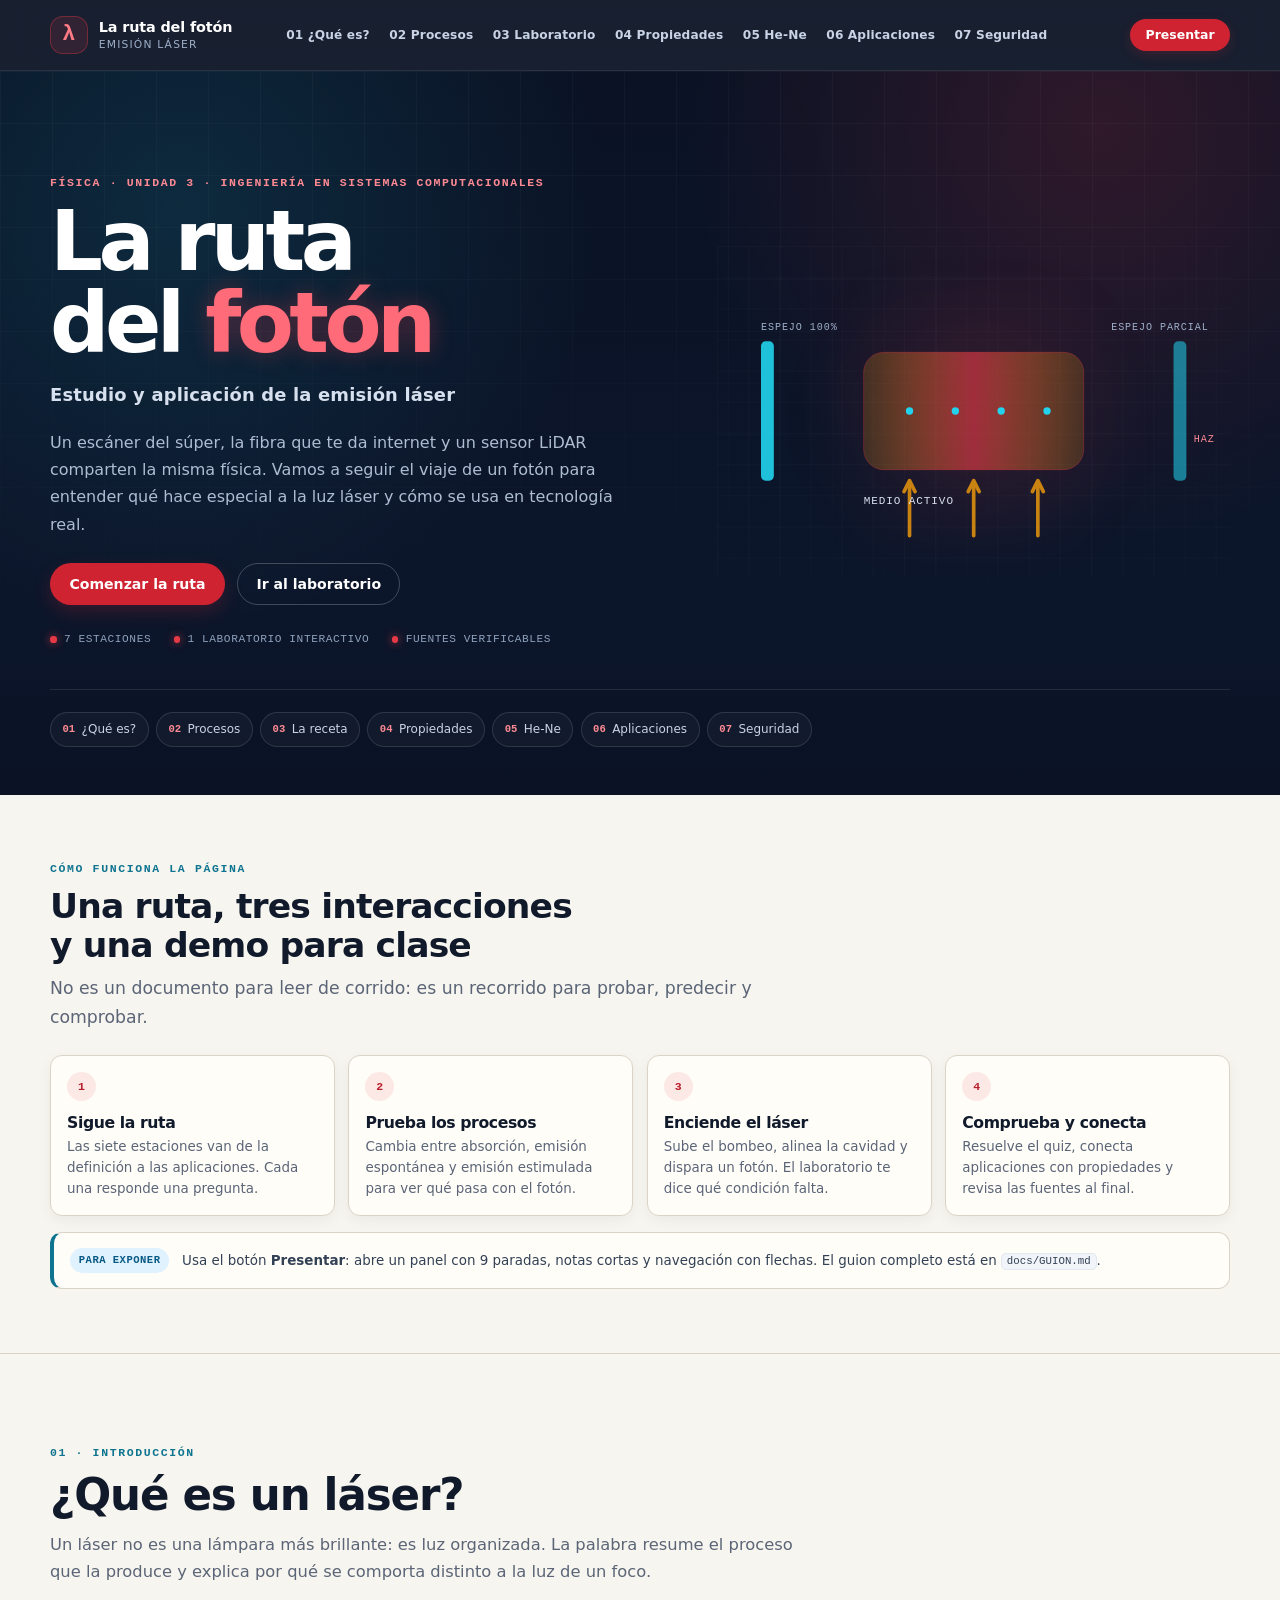
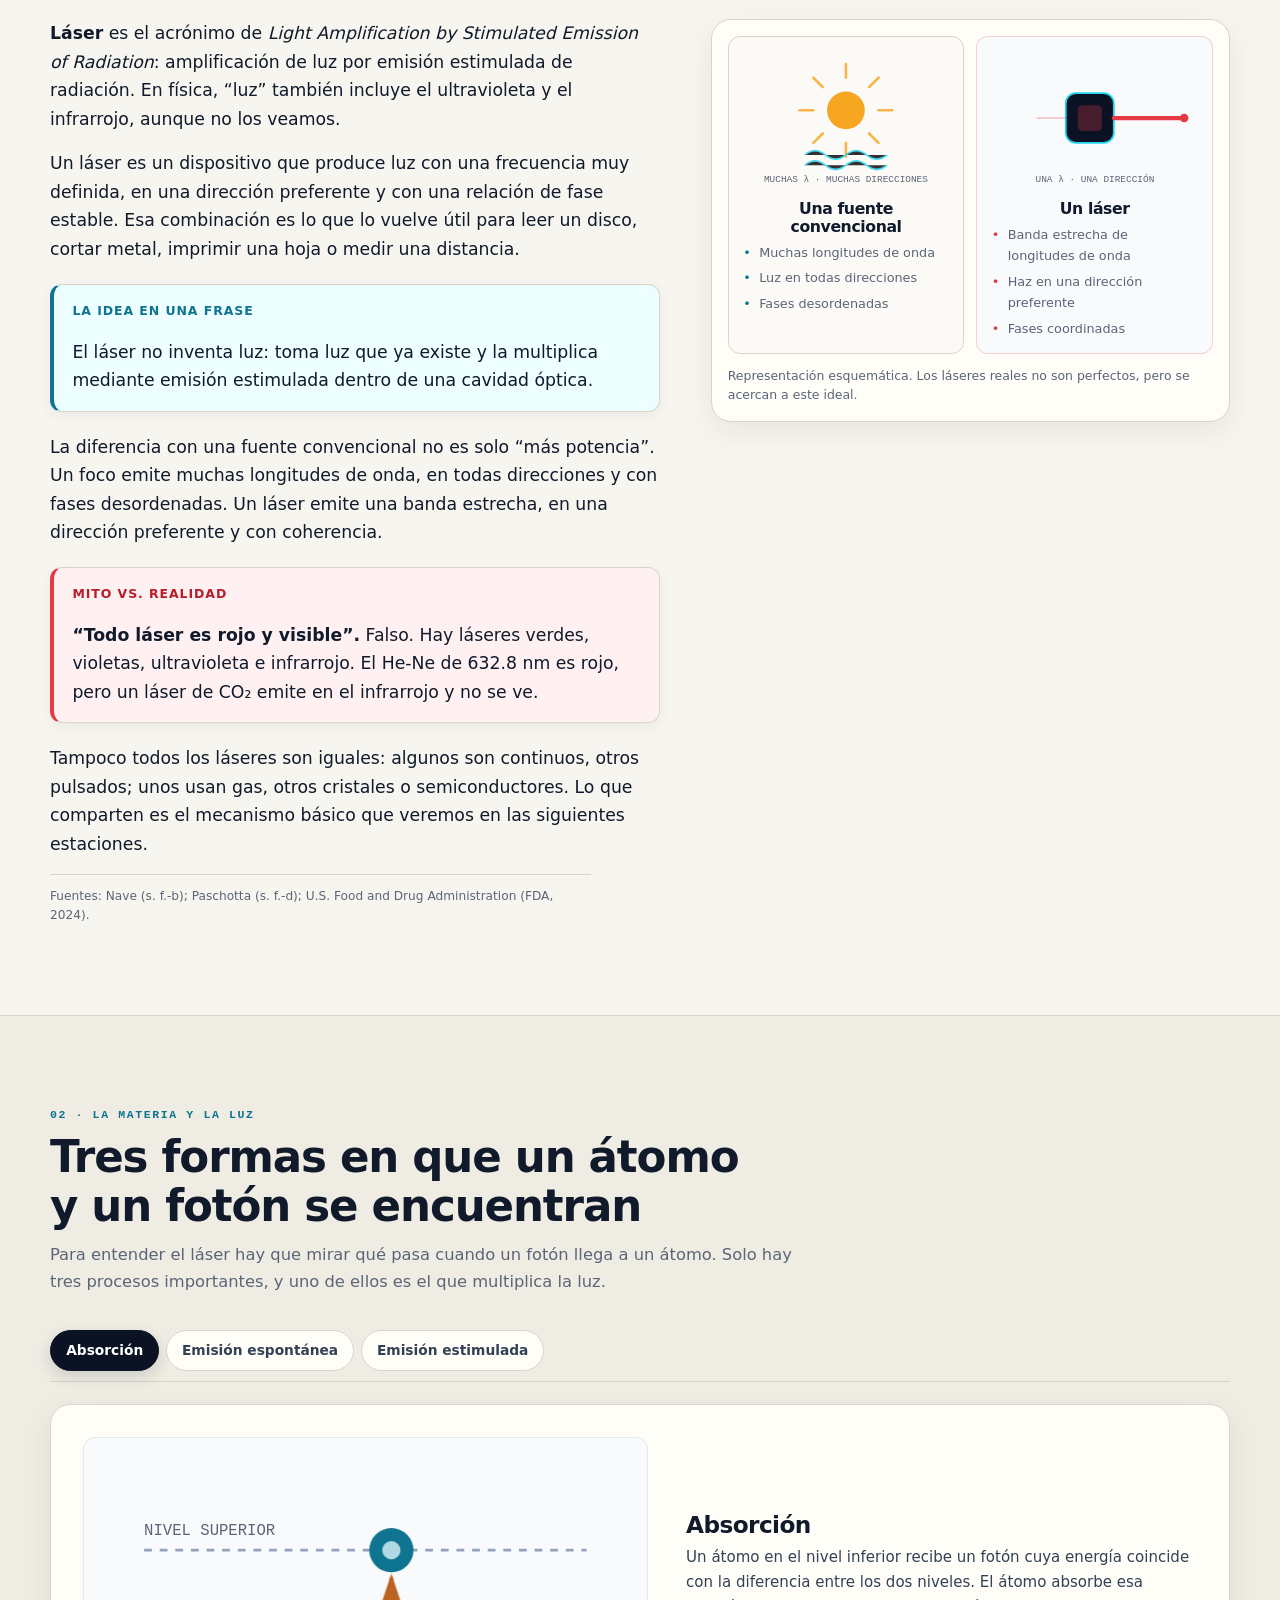
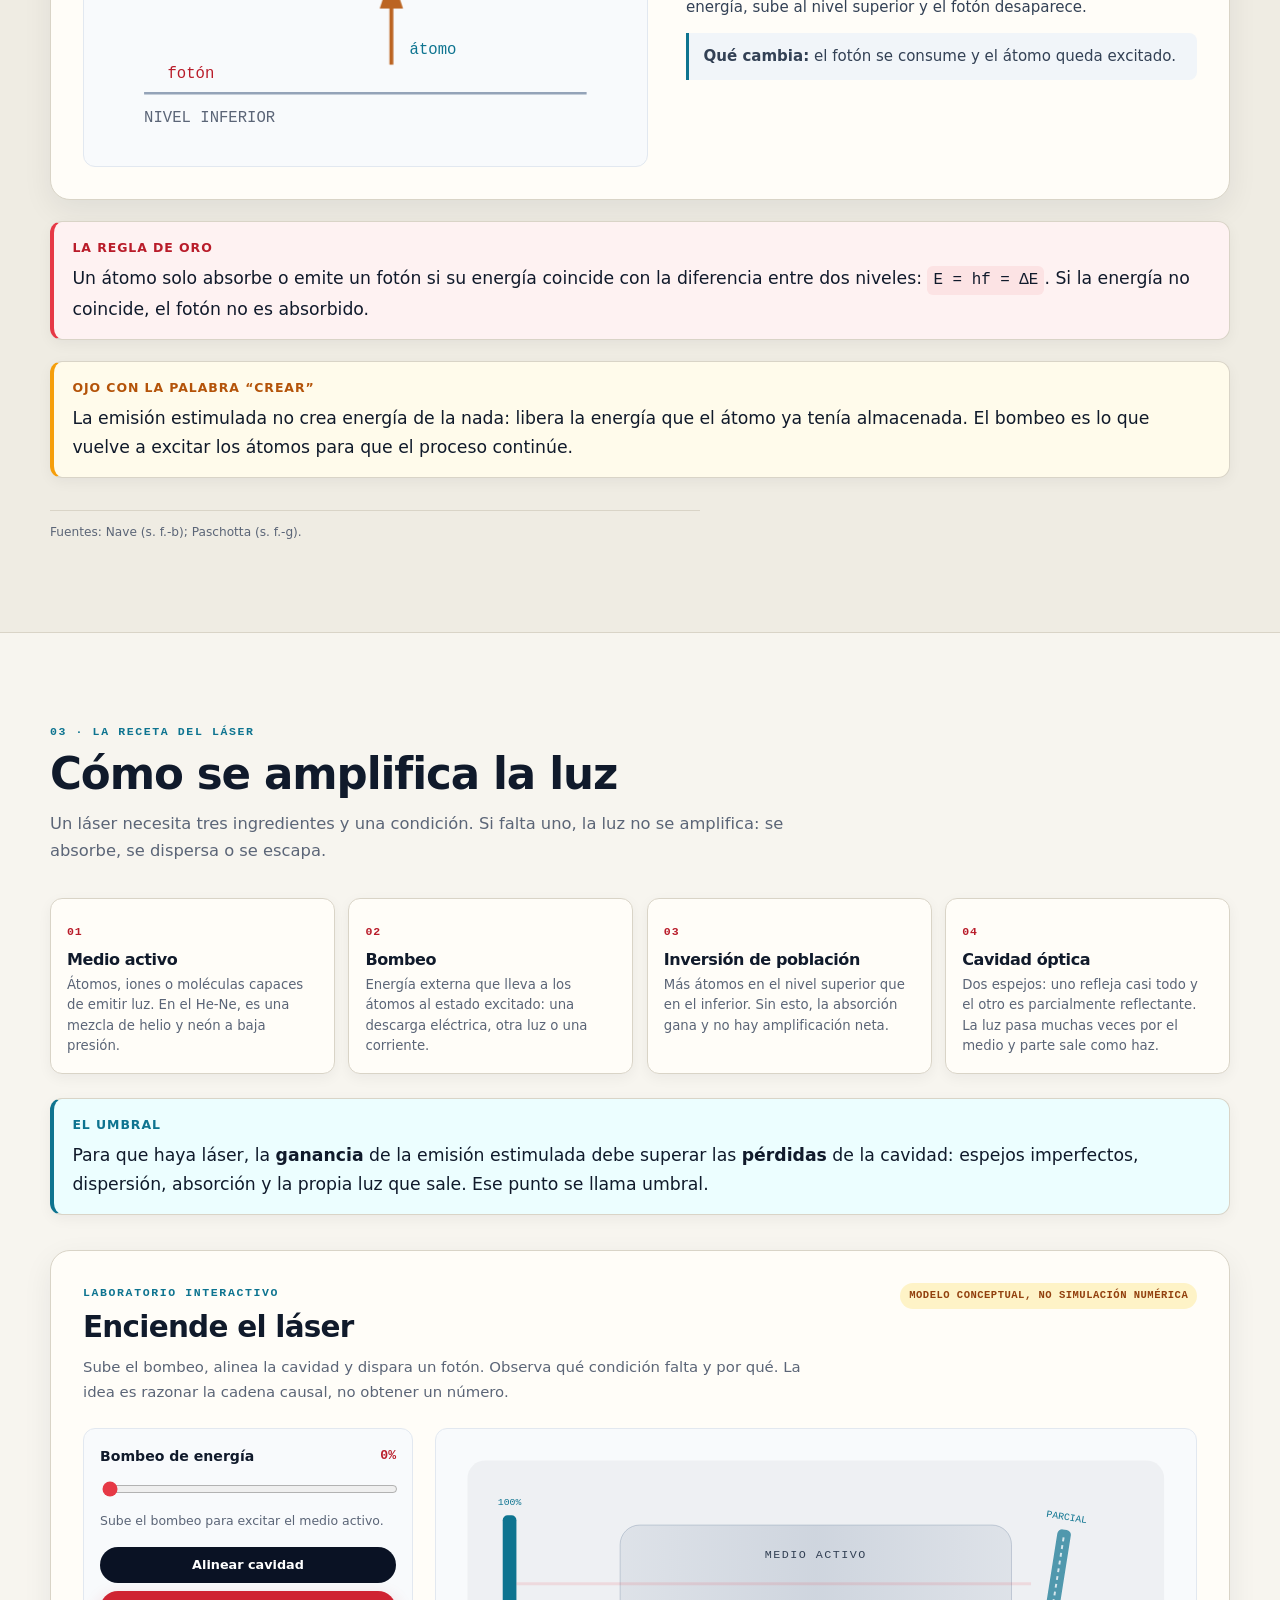
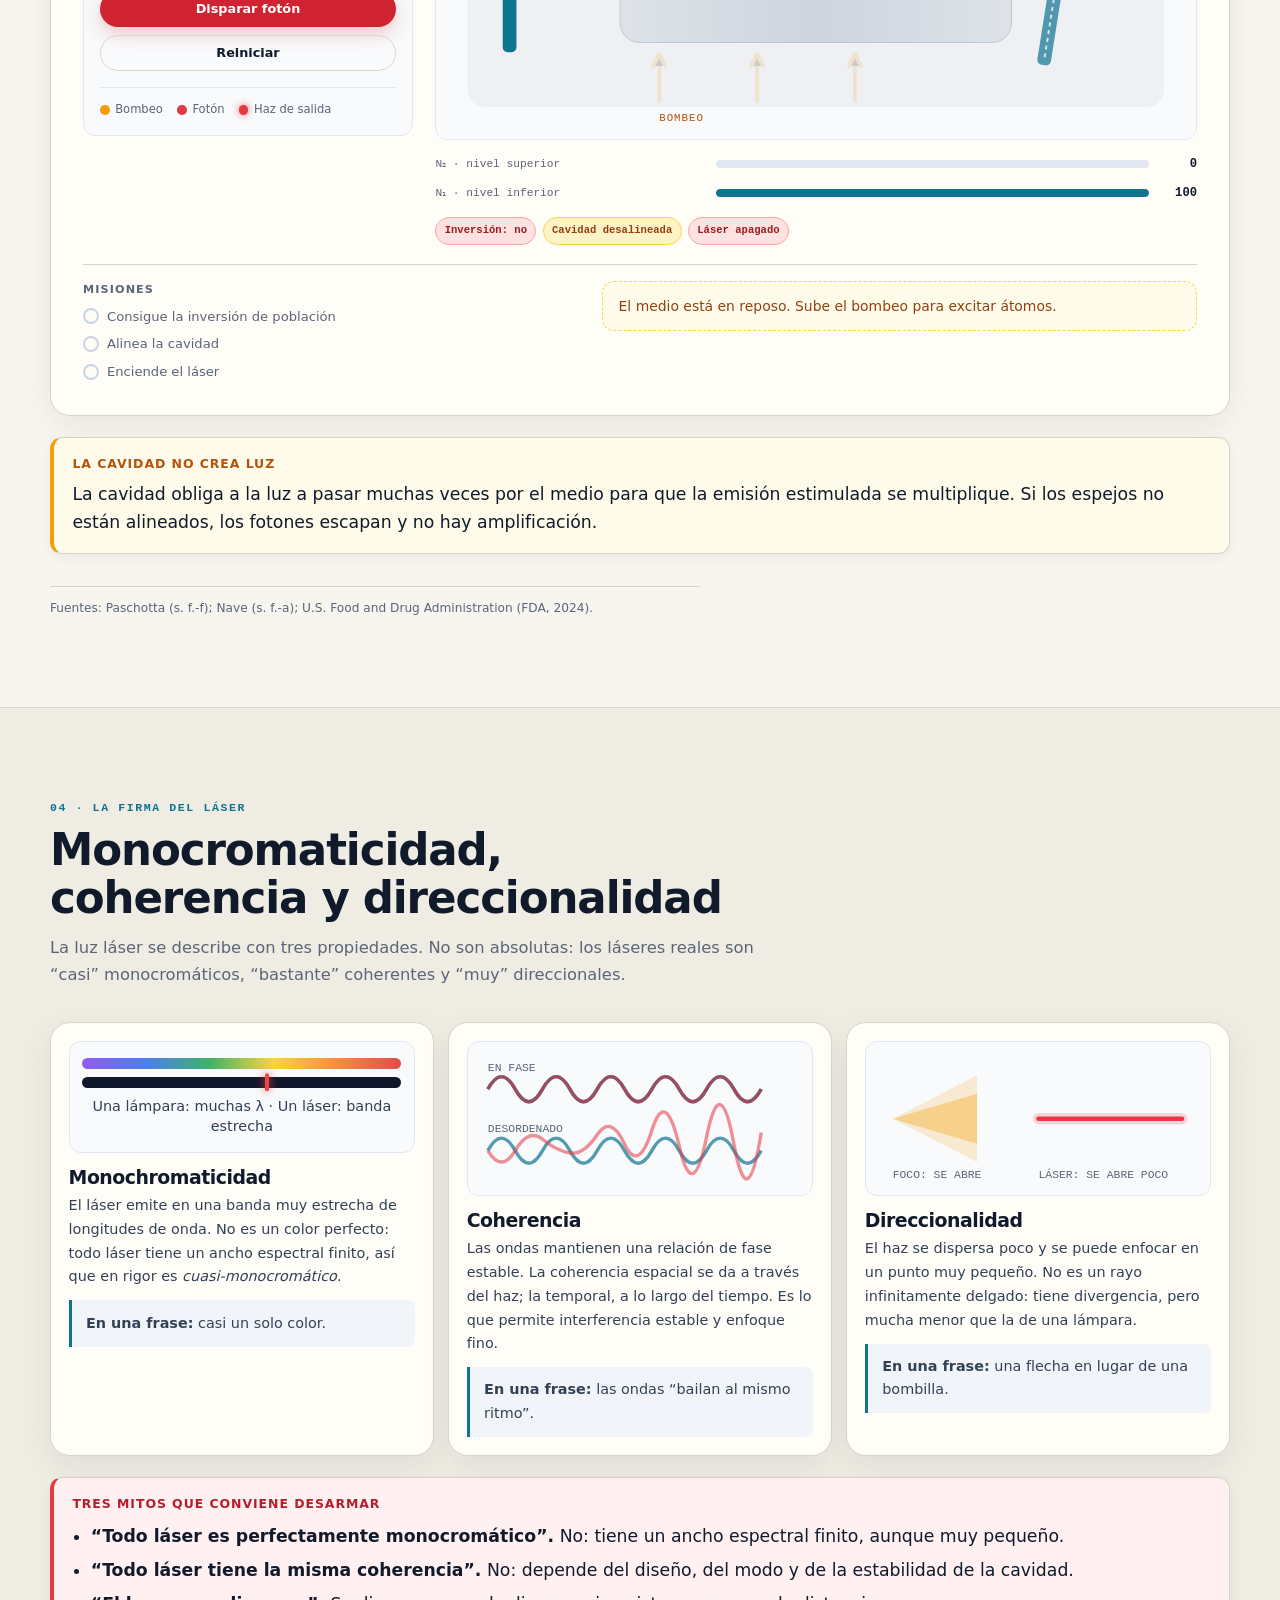
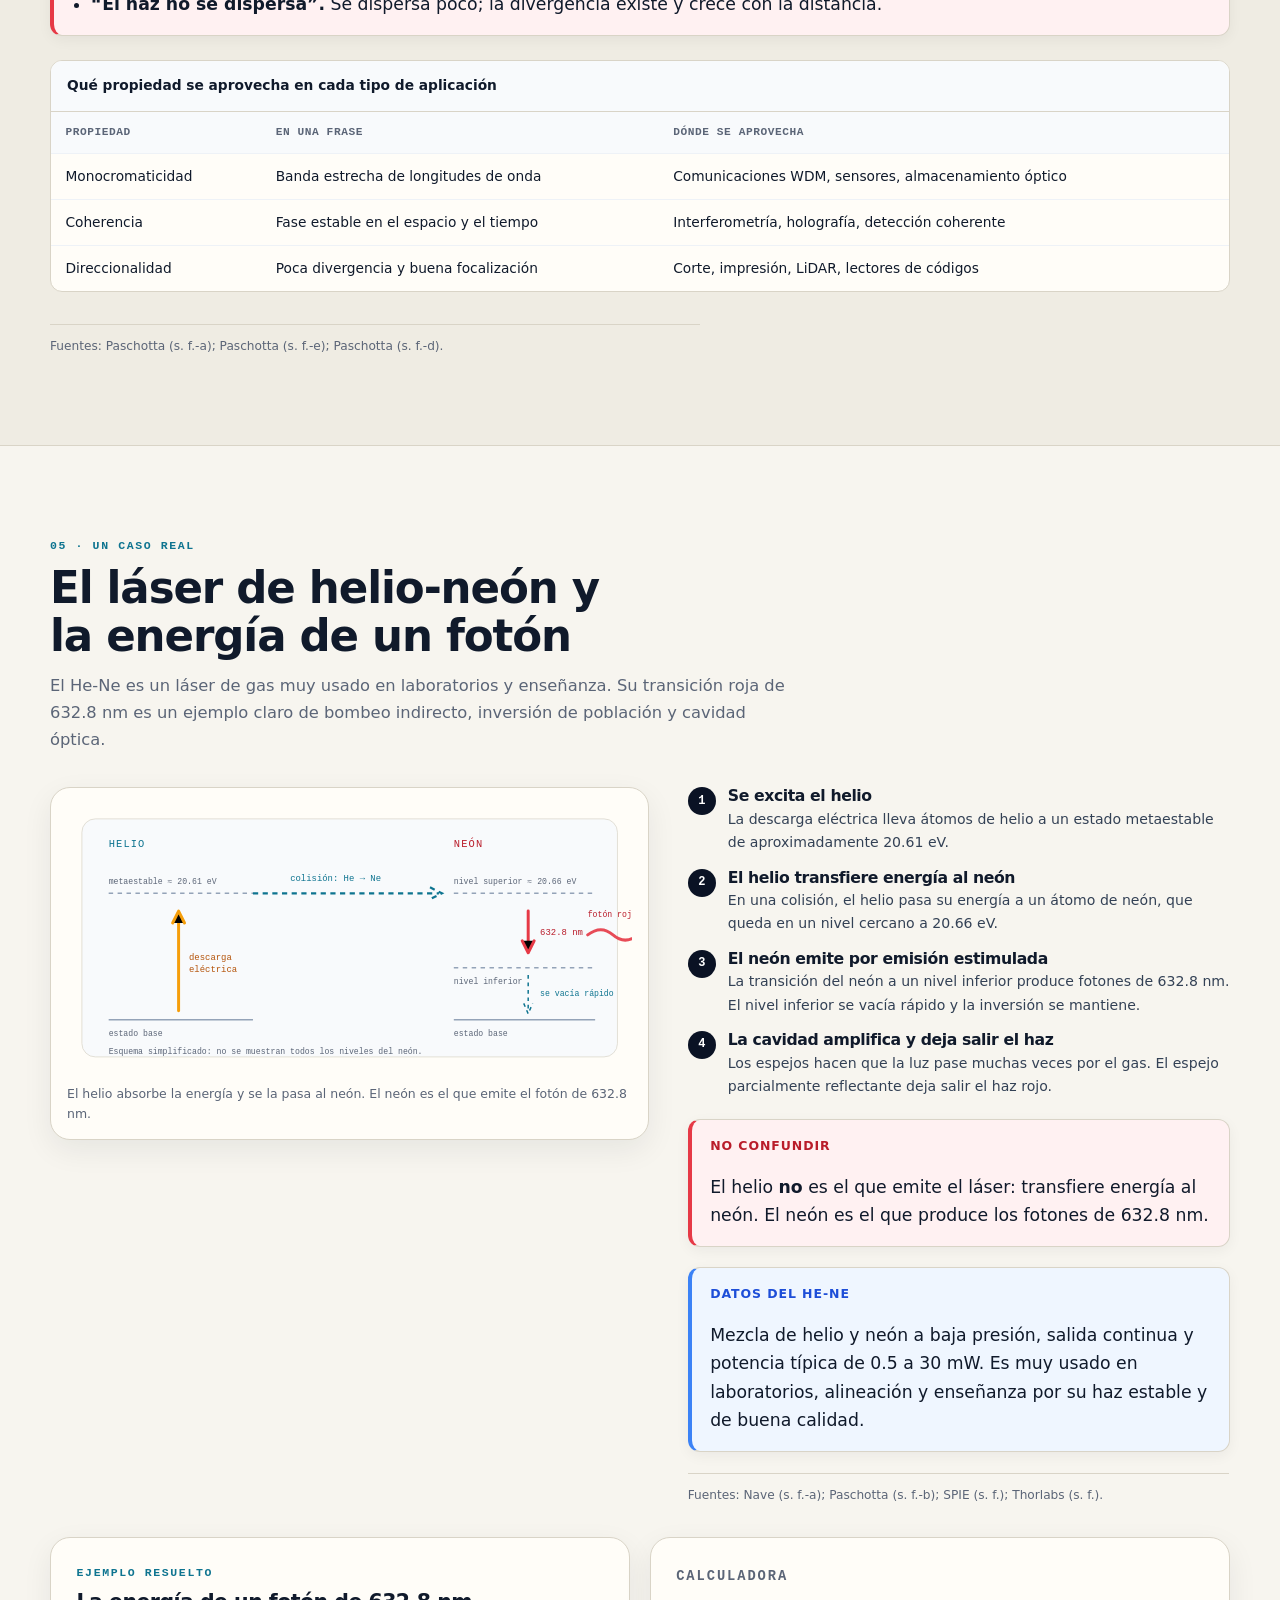
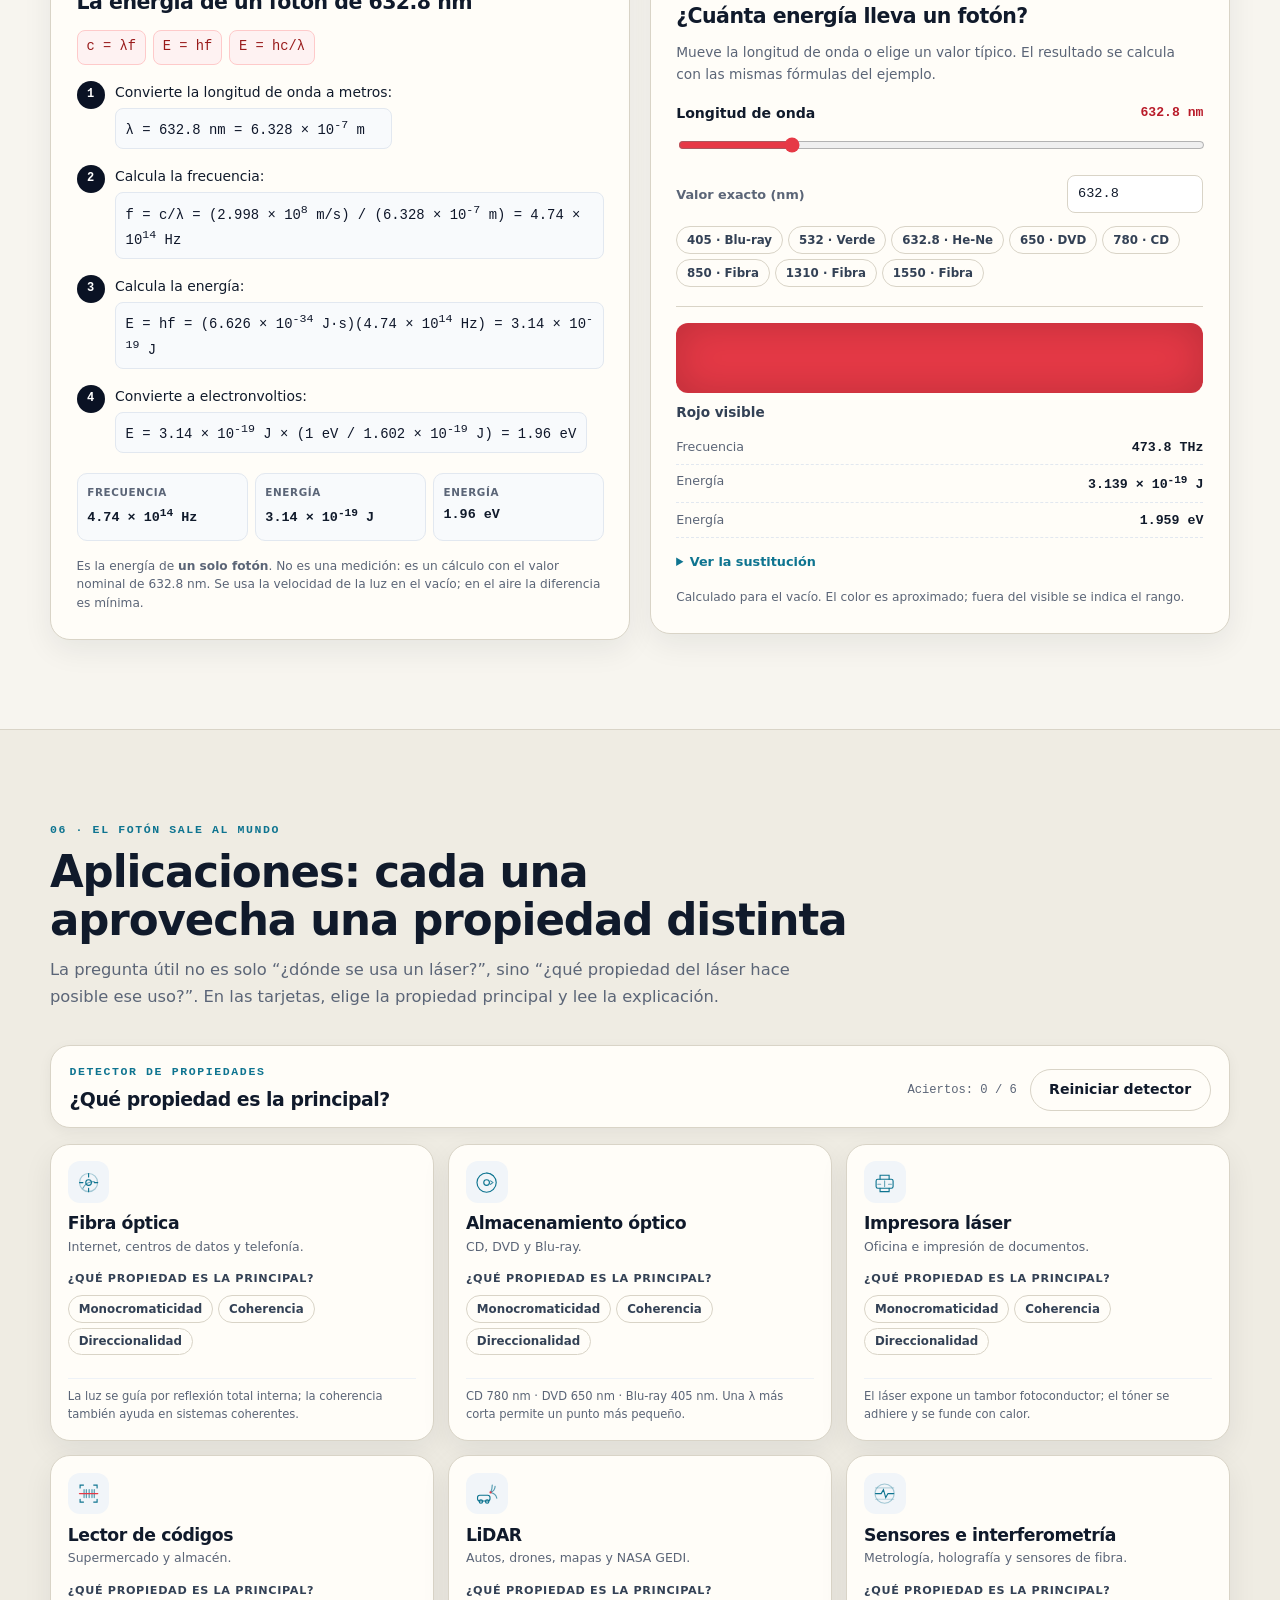
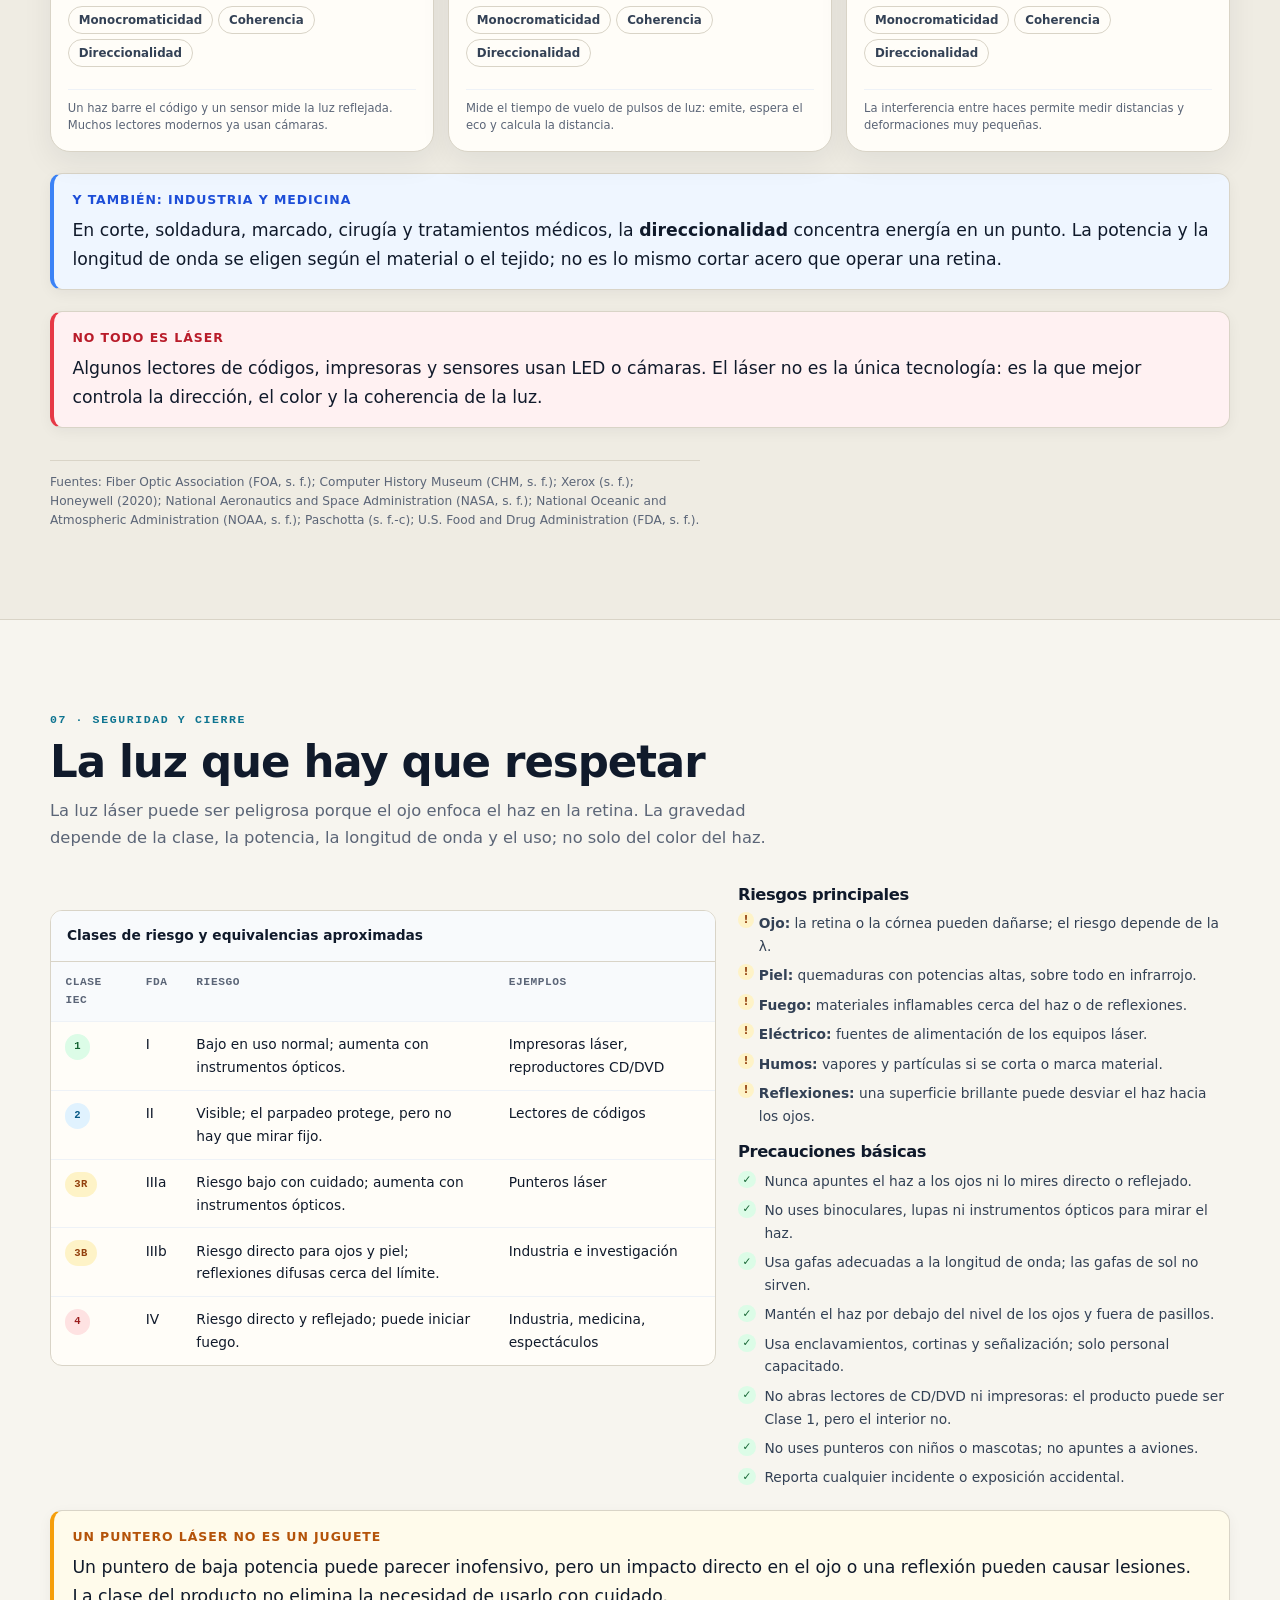
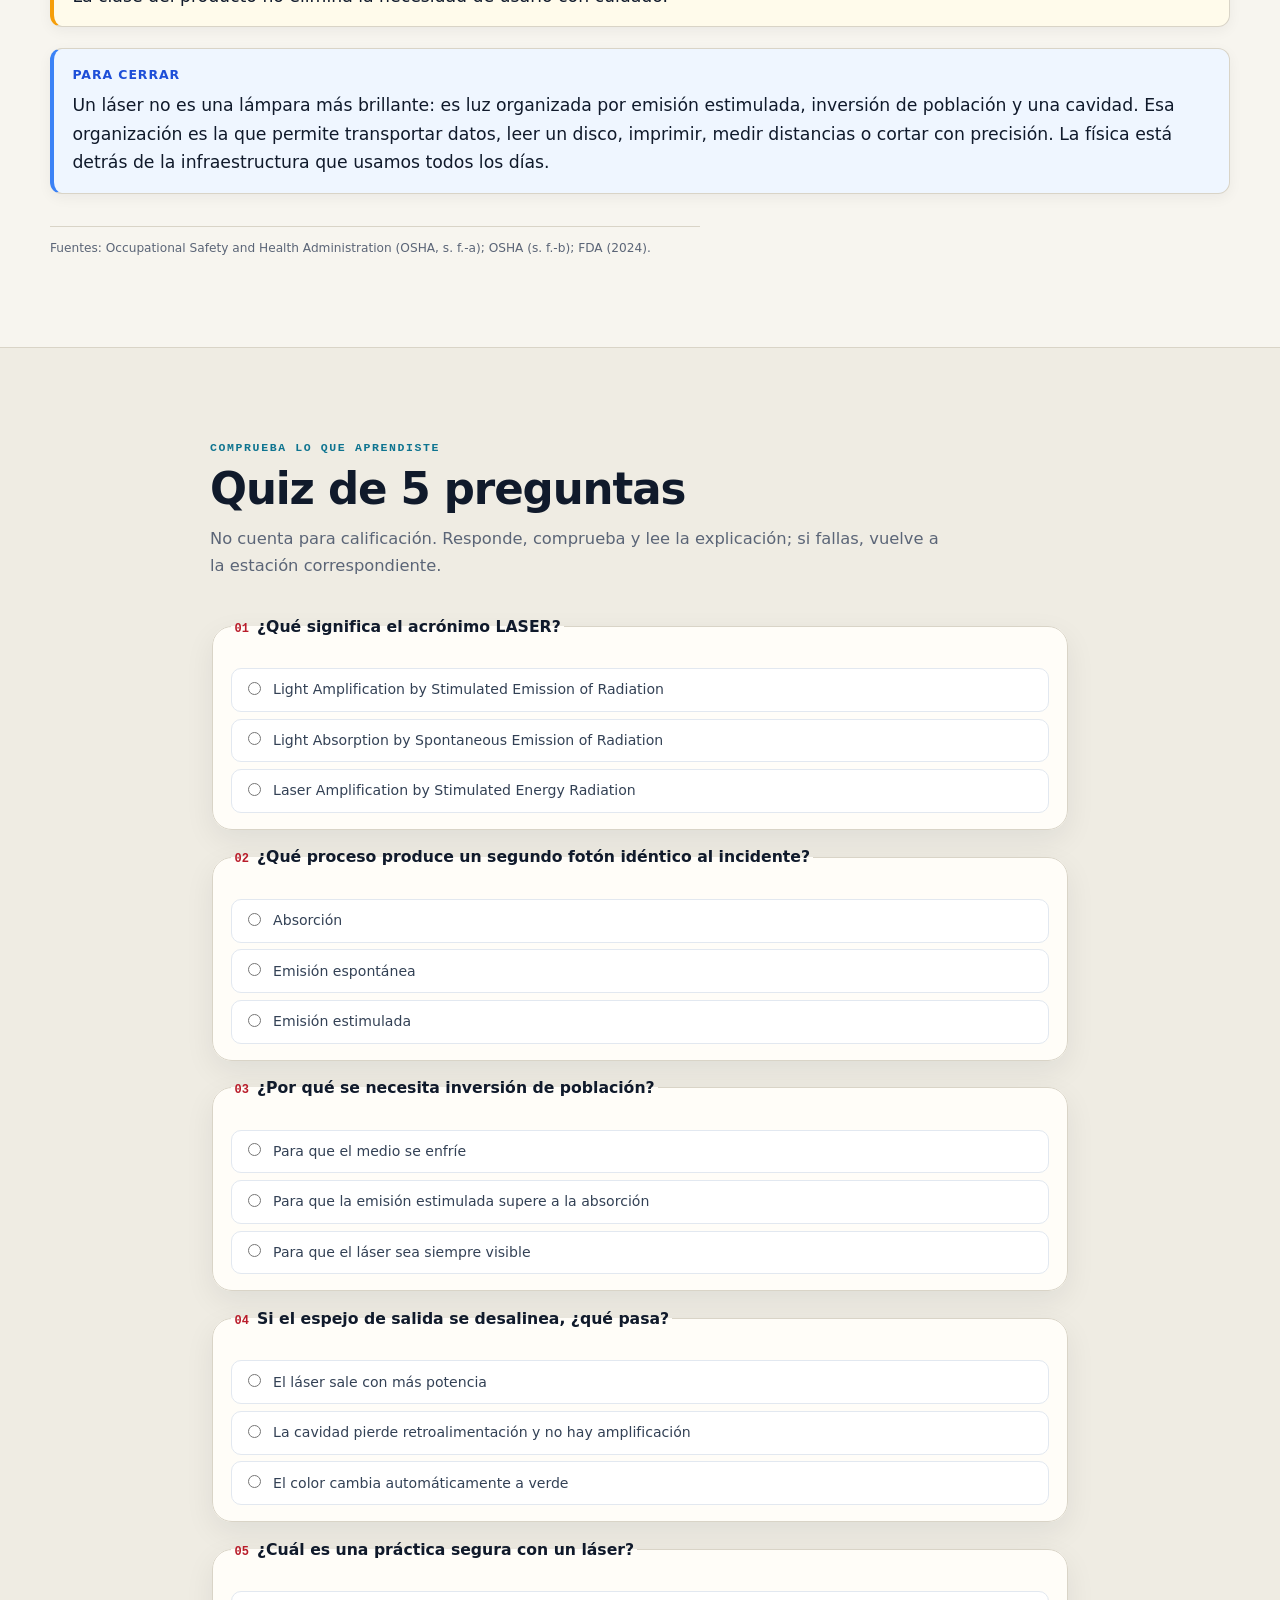
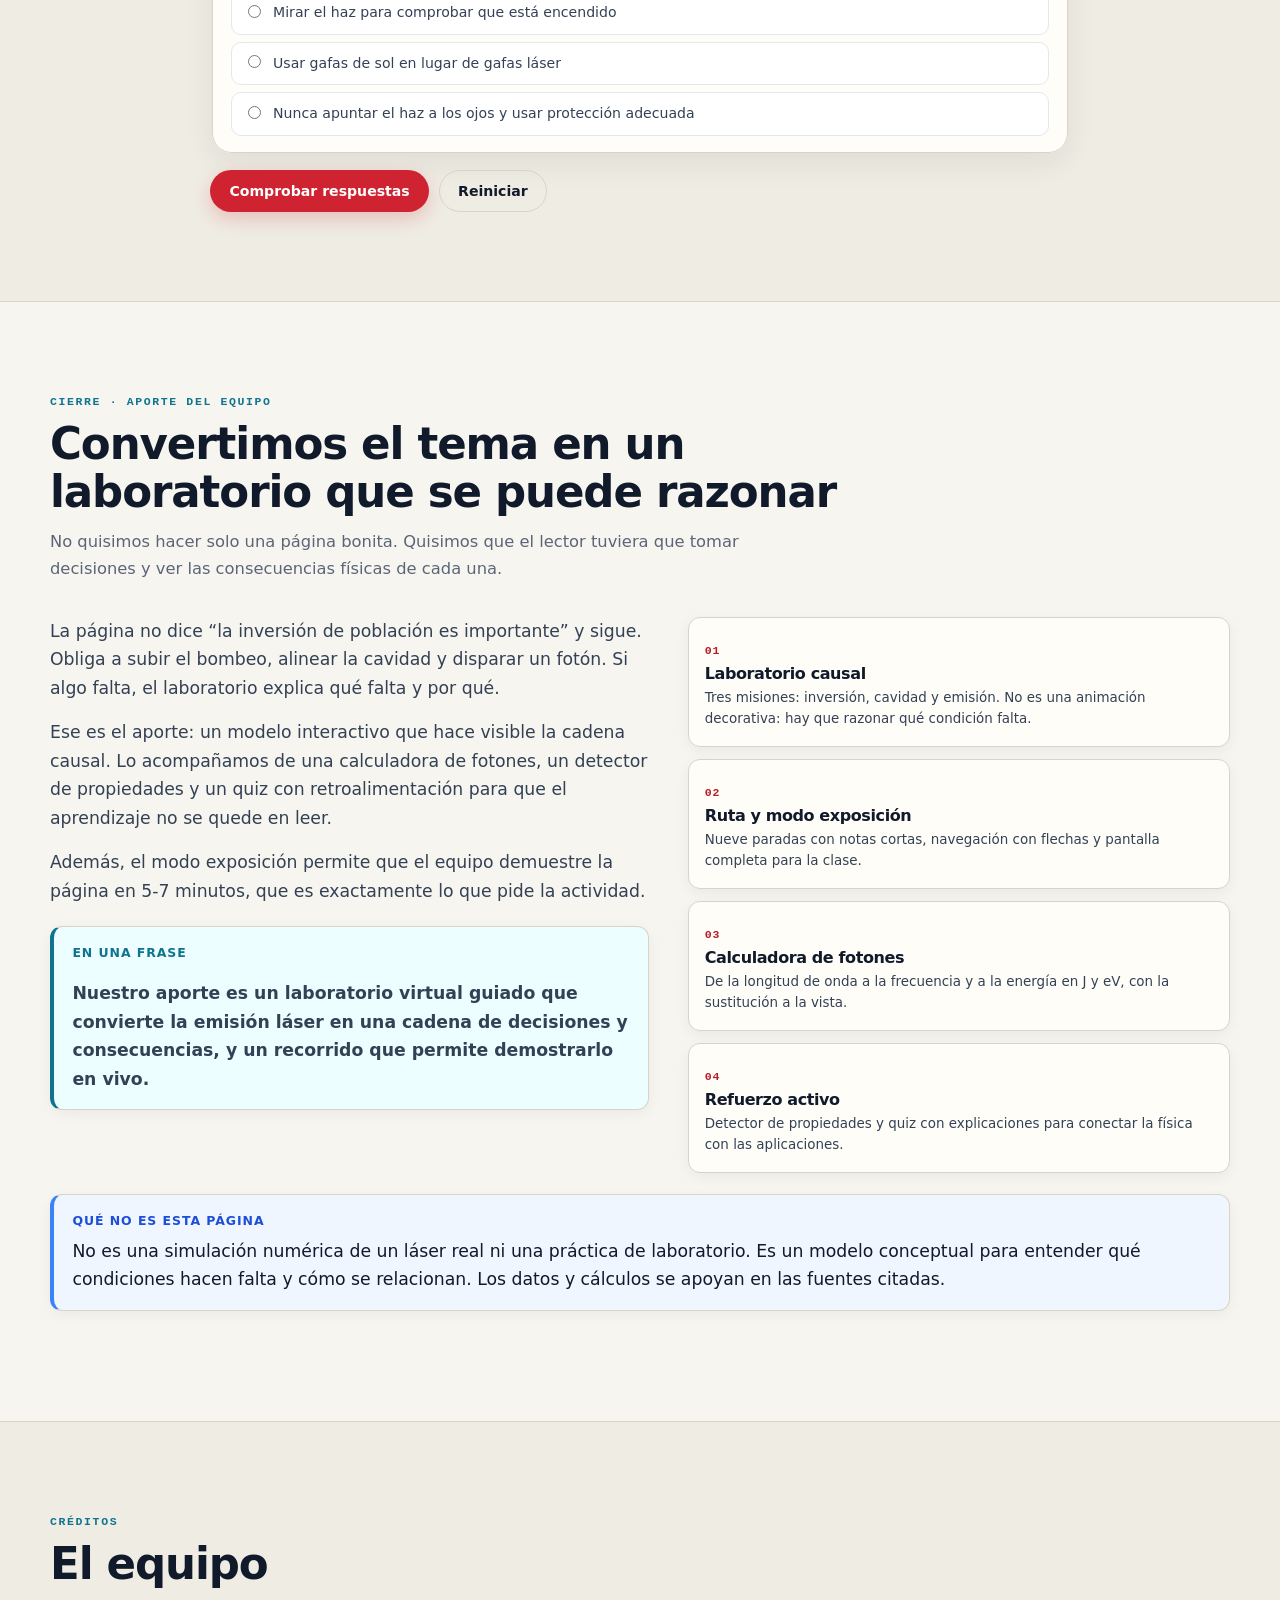
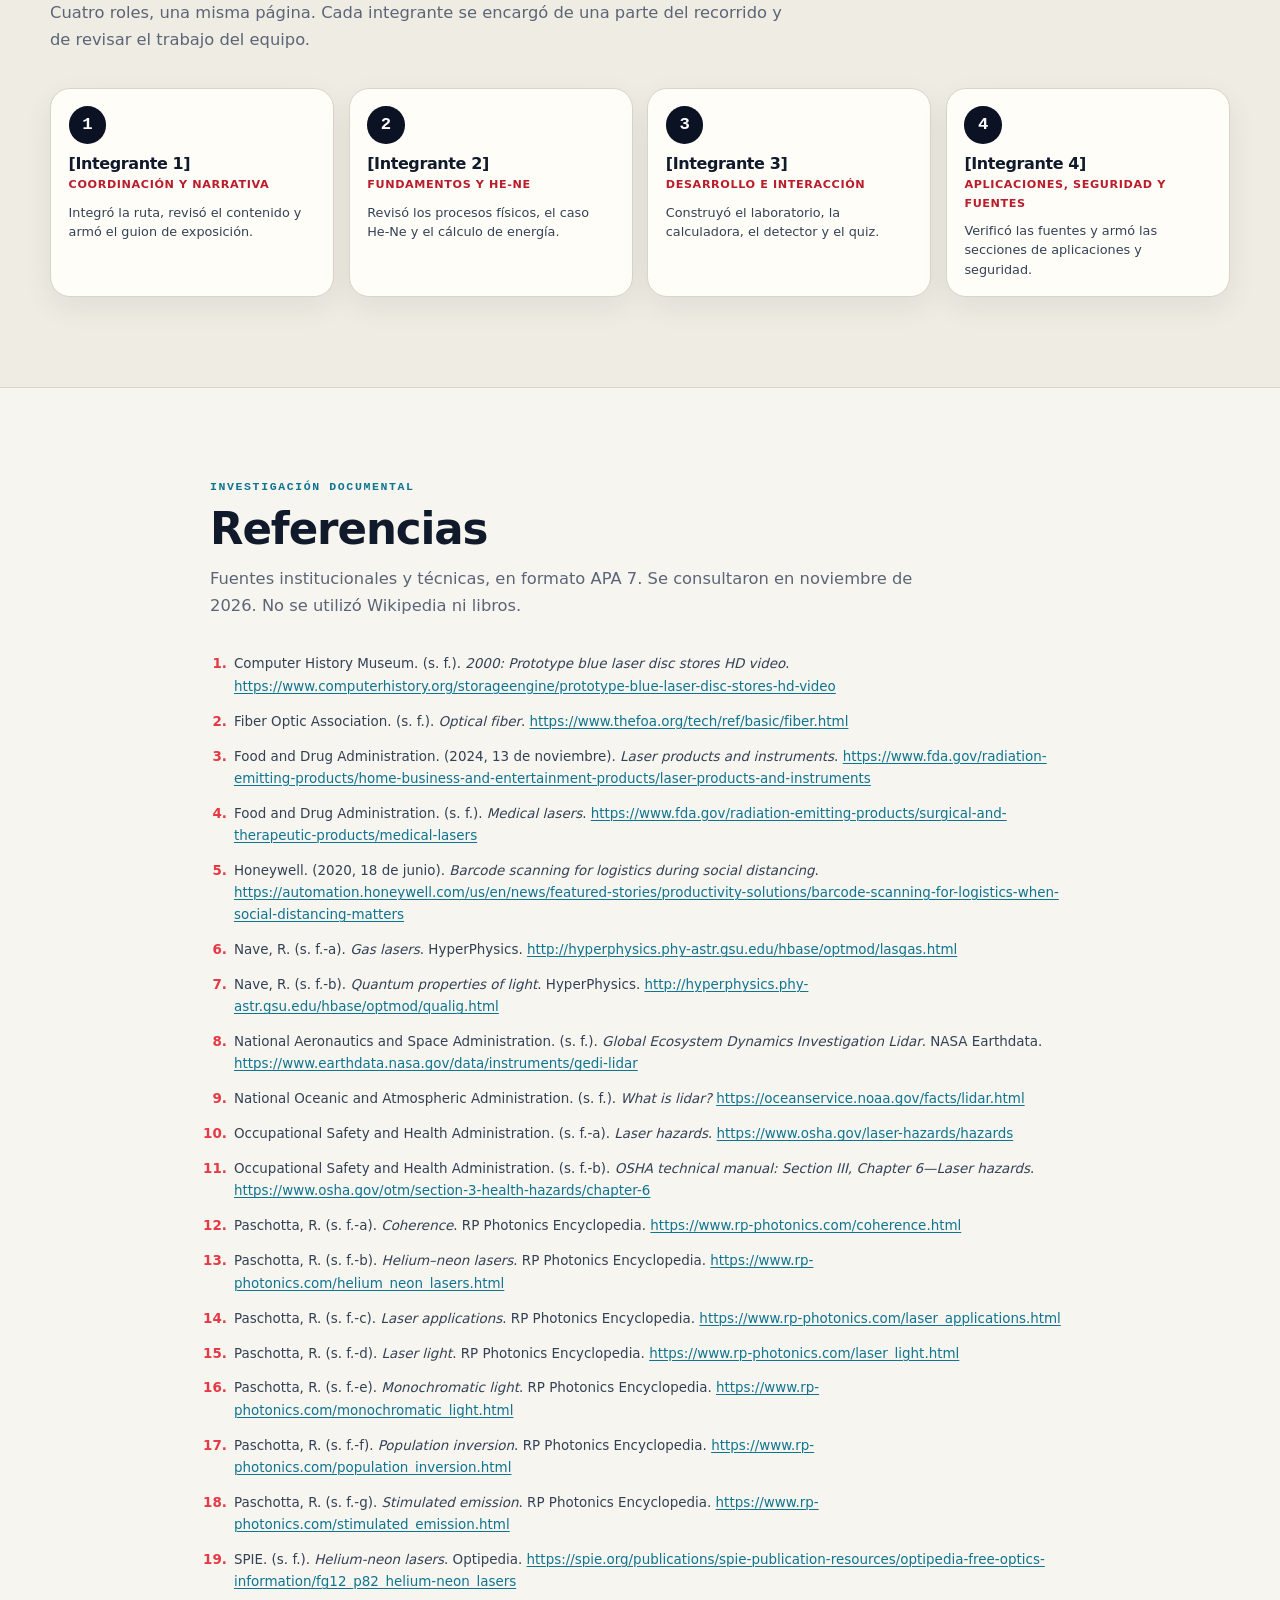
==== index.html @ 29b92d7b "Página educativa: La ruta del fotón" ====
<!doctype html>
<html lang="es-MX">
<head>
  <meta charset="utf-8">
  <meta name="viewport" content="width=device-width, initial-scale=1">
  <meta name="color-scheme" content="light">
  <meta name="theme-color" content="#0a1224">
  <meta name="description" content="Página educativa interactiva sobre la emisión láser: fundamentos, laboratorio virtual, láser de helio-neón, aplicaciones y seguridad.">
  <meta name="author" content="Equipo de Física — Ingeniería en Sistemas Computacionales">
  <meta property="og:title" content="La ruta del fotón | Estudio y aplicación de la emisión láser">
  <meta property="og:description" content="Una ruta interactiva para entender qué es un láser, cómo se amplifica la luz y dónde se usa.">
  <meta property="og:type" content="website">
  <title>La ruta del fotón | Estudio y aplicación de la emisión láser</title>
  <link rel="icon" href="./assets/favicon.svg" type="image/svg+xml">
  <link rel="stylesheet" href="./css/styles.css">
</head>
<body>
  <div class="progress" aria-hidden="true"><span id="progress-bar"></span></div>
  <a class="skip-link" href="#contenido">Saltar al contenido principal</a>

  <header class="site-header" id="site-header">
    <div class="header-inner container">
      <a class="brand" href="#inicio" aria-label="La ruta del fotón, ir al inicio">
        <span class="brand-mark" aria-hidden="true">λ</span>
        <span class="brand-text">
          <strong>La ruta del fotón</strong>
          <small>Emisión láser</small>
        </span>
      </a>

      <nav class="site-nav" aria-label="Secciones principales">
        <a href="#que-es">01 ¿Qué es?</a>
        <a href="#procesos">02 Procesos</a>
        <a href="#receta">03 Laboratorio</a>
        <a href="#propiedades">04 Propiedades</a>
        <a href="#hene">05 He-Ne</a>
        <a href="#aplicaciones">06 Aplicaciones</a>
        <a href="#seguridad">07 Seguridad</a>
      </nav>

      <div class="header-actions">
        <button type="button" class="btn btn--presenter" id="presenter-toggle" aria-expanded="false" aria-controls="presenter">
          Presentar
        </button>
      </div>
    </div>
  </header>

  <main id="contenido">
    <section class="hero" id="inicio" aria-labelledby="hero-title">
      <div class="hero-grid container">
        <div class="hero-copy">
          <p class="eyebrow">Física · Unidad 3 · Ingeniería en Sistemas Computacionales</p>
          <h1 id="hero-title">La ruta del <span class="text-laser">fotón</span></h1>
          <p class="hero-subtitle">Estudio y aplicación de la emisión láser</p>
          <p class="hero-lead">
            Un escáner del súper, la fibra que te da internet y un sensor LiDAR comparten la misma física.
            Vamos a seguir el viaje de un fotón para entender qué hace especial a la luz láser y cómo se usa
            en tecnología real.
          </p>
          <div class="hero-actions">
            <a class="btn btn--primary" href="#que-es">Comenzar la ruta</a>
            <a class="btn btn--ghost" href="#receta">Ir al laboratorio</a>
          </div>
          <ul class="hero-meta" aria-label="Contenido de la página">
            <li>7 estaciones</li>
            <li>1 laboratorio interactivo</li>
            <li>Fuentes verificables</li>
          </ul>
        </div>

        <div class="hero-visual" aria-hidden="true">
          <svg class="hero-svg" viewBox="0 0 560 360" fill="none">
            <defs>
              <linearGradient id="hero-medium" x1="0" y1="0" x2="1" y2="0">
                <stop offset="0" stop-color="#f59e0b" stop-opacity=".18"/>
                <stop offset=".5" stop-color="#e63946" stop-opacity=".62"/>
                <stop offset="1" stop-color="#f59e0b" stop-opacity=".18"/>
              </linearGradient>
              <filter id="hero-glow" x="-50%" y="-50%" width="200%" height="200%">
                <feGaussianBlur stdDeviation="4" result="b"/>
                <feMerge><feMergeNode in="b"/><feMergeNode in="SourceGraphic"/></feMerge>
              </filter>
              <pattern id="hero-grid" width="34" height="34" patternUnits="userSpaceOnUse">
                <path d="M34 0H0V34" stroke="#fff" stroke-opacity=".045"/>
              </pattern>
            </defs>
            <rect width="560" height="360" fill="url(#hero-grid)"/>
            <rect x="48" y="104" width="14" height="152" rx="5" fill="#22d3ee" opacity=".9"/>
            <rect x="498" y="104" width="14" height="152" rx="5" fill="#22d3ee" opacity=".55"/>
            <rect x="160" y="116" width="240" height="128" rx="22" fill="url(#hero-medium)" stroke="#e63946" stroke-opacity=".35"/>
            <line class="hero-beam-line" x1="62" y1="180" x2="520" y2="180" stroke="#e63946" stroke-width="3" filter="url(#hero-glow)" opacity=".92"/>
            <line class="hero-output-line" x1="512" y1="180" x2="548" y2="180" stroke="#e63946" stroke-width="7" stroke-linecap="round" filter="url(#hero-glow)"/>
            <g fill="#22d3ee">
              <circle cx="210" cy="180" r="4"/>
              <circle cx="260" cy="180" r="4"/>
              <circle cx="310" cy="180" r="4"/>
              <circle cx="360" cy="180" r="4"/>
            </g>
            <g stroke="#f59e0b" stroke-width="4" stroke-linecap="round" stroke-linejoin="round" opacity=".8">
              <path d="M210 316V258"/><path d="M204 268L210 256L216 268"/>
              <path d="M280 316V258"/><path d="M274 268L280 256L286 268"/>
              <path d="M350 316V258"/><path d="M344 268L350 256L356 268"/>
            </g>
            <text x="160" y="282" fill="#d8e0ee" font-size="12" font-family="ui-monospace, monospace" letter-spacing="1">MEDIO ACTIVO</text>
            <text x="48" y="92" fill="#9fb0c9" font-size="11" font-family="ui-monospace, monospace" letter-spacing="1">ESPEJO 100%</text>
            <text x="430" y="92" fill="#9fb0c9" font-size="11" font-family="ui-monospace, monospace" letter-spacing="1">ESPEJO PARCIAL</text>
            <text x="520" y="214" fill="#ff8a94" font-size="11" font-family="ui-monospace, monospace" letter-spacing="1">HAZ</text>
          </svg>
        </div>
      </div>

      <nav class="route-map container" aria-label="Mapa de la ruta">
        <a href="#que-es"><span>01</span> ¿Qué es?</a>
        <a href="#procesos"><span>02</span> Procesos</a>
        <a href="#receta"><span>03</span> La receta</a>
        <a href="#propiedades"><span>04</span> Propiedades</a>
        <a href="#hene"><span>05</span> He-Ne</a>
        <a href="#aplicaciones"><span>06</span> Aplicaciones</a>
        <a href="#seguridad"><span>07</span> Seguridad</a>
      </nav>
    </section>

    <section class="quick-guide container" id="como-funciona" aria-labelledby="quick-title">
      <div class="quick-head">
        <p class="eyebrow">Cómo funciona la página</p>
        <h2 id="quick-title">Una ruta, tres interacciones y una demo para clase</h2>
        <p>No es un documento para leer de corrido: es un recorrido para probar, predecir y comprobar.</p>
      </div>
      <div class="quick-grid">
        <article class="quick-card">
          <span class="quick-num">1</span>
          <h3>Sigue la ruta</h3>
          <p>Las siete estaciones van de la definición a las aplicaciones. Cada una responde una pregunta.</p>
        </article>
        <article class="quick-card">
          <span class="quick-num">2</span>
          <h3>Prueba los procesos</h3>
          <p>Cambia entre absorción, emisión espontánea y emisión estimulada para ver qué pasa con el fotón.</p>
        </article>
        <article class="quick-card">
          <span class="quick-num">3</span>
          <h3>Enciende el láser</h3>
          <p>Sube el bombeo, alinea la cavidad y dispara un fotón. El laboratorio te dice qué condición falta.</p>
        </article>
        <article class="quick-card">
          <span class="quick-num">4</span>
          <h3>Comprueba y conecta</h3>
          <p>Resuelve el quiz, conecta aplicaciones con propiedades y revisa las fuentes al final.</p>
        </article>
      </div>
      <div class="quick-note">
        <span class="badge badge--info">Para exponer</span>
        <p>Usa el botón <strong>Presentar</strong>: abre un panel con 9 paradas, notas cortas y navegación con flechas. El guion completo está en <code>docs/GUION.md</code>.</p>
      </div>
    </section>

    <section class="section" id="que-es" aria-labelledby="que-es-title">
      <div class="container">
        <header class="section-head">
          <p class="section-kicker">01 · Introducción</p>
          <h2 id="que-es-title">¿Qué es un láser?</h2>
          <p class="section-lead">
            Un láser no es una lámpara más brillante: es luz organizada. La palabra resume el proceso
            que la produce y explica por qué se comporta distinto a la luz de un foco.
          </p>
        </header>

        <div class="split">
          <div class="prose">
            <p>
              <strong>Láser</strong> es el acrónimo de <em>Light Amplification by Stimulated Emission of Radiation</em>:
              amplificación de luz por emisión estimulada de radiación. En física, “luz” también incluye
              el ultravioleta y el infrarrojo, aunque no los veamos.
            </p>
            <p>
              Un láser es un dispositivo que produce luz con una frecuencia muy definida, en una dirección
              preferente y con una relación de fase estable. Esa combinación es lo que lo vuelve útil para
              leer un disco, cortar metal, imprimir una hoja o medir una distancia.
            </p>

            <div class="callout callout--key">
              <p class="callout-title">La idea en una frase</p>
              <p>
                El láser no inventa luz: toma luz que ya existe y la multiplica mediante emisión estimulada
                dentro de una cavidad óptica.
              </p>
            </div>

            <p>
              La diferencia con una fuente convencional no es solo “más potencia”. Un foco emite muchas
              longitudes de onda, en todas direcciones y con fases desordenadas. Un láser emite una banda
              estrecha, en una dirección preferente y con coherencia.
            </p>

            <div class="callout callout--myth">
              <p class="callout-title">Mito vs. realidad</p>
              <p>
                <strong>“Todo láser es rojo y visible”.</strong> Falso. Hay láseres verdes, violetas,
                ultravioleta e infrarrojo. El He-Ne de 632.8 nm es rojo, pero un láser de CO₂ emite en el
                infrarrojo y no se ve.
              </p>
            </div>

            <p>
              Tampoco todos los láseres son iguales: algunos son continuos, otros pulsados; unos usan gas,
              otros cristales o semiconductores. Lo que comparten es el mecanismo básico que veremos en las
              siguientes estaciones.
            </p>
            <p class="sources">
              Fuentes: Nave (s. f.-b); Paschotta (s. f.-d); U.S. Food and Drug Administration (FDA, 2024).
            </p>
          </div>

          <figure class="figure compare-figure">
            <div class="compare-grid">
              <div class="compare-card compare-card--bulb">
                <svg viewBox="0 0 240 160" aria-hidden="true">
                  <circle cx="120" cy="68" r="22" fill="#f59e0b" opacity=".9"/>
                  <g stroke="#f59e0b" stroke-width="3" stroke-linecap="round" opacity=".75">
                    <path d="M120 30V14"/><path d="M120 106v16"/>
                    <path d="M82 68H66"/><path d="M158 68h16"/>
                    <path d="M93 41L82 30"/><path d="M147 41l11-11"/>
                    <path d="M93 95l-11 11"/><path d="M147 95l11 11"/>
                  </g>
                  <g stroke="#22d3ee" stroke-width="2" opacity=".8">
                    <path d="M72 120q12-10 24 0t24 0t24 0t24 0"/>
                    <path d="M72 132q12-10 24 0t24 0t24 0t24 0"/>
                  </g>
                  <text x="120" y="152" text-anchor="middle" fill="#5b6577" font-size="11" font-family="ui-monospace, monospace">MUCHAS λ · MUCHAS DIRECCIONES</text>
                </svg>
                <h3>Una fuente convencional</h3>
                <ul>
                  <li>Muchas longitudes de onda</li>
                  <li>Luz en todas direcciones</li>
                  <li>Fases desordenadas</li>
                </ul>
              </div>

              <div class="compare-card compare-card--laser">
                <svg viewBox="0 0 240 160" aria-hidden="true">
                  <rect x="86" y="48" width="56" height="58" rx="12" fill="#0a1224" stroke="#22d3ee" stroke-width="2"/>
                  <rect x="100" y="62" width="28" height="30" rx="5" fill="#e63946" opacity=".28"/>
                  <line x1="142" y1="77" x2="224" y2="77" stroke="#e63946" stroke-width="5" stroke-linecap="round"/>
                  <line x1="86" y1="77" x2="52" y2="77" stroke="#e63946" stroke-width="2" opacity=".28"/>
                  <circle cx="224" cy="77" r="5" fill="#e63946"/>
                  <text x="120" y="152" text-anchor="middle" fill="#5b6577" font-size="11" font-family="ui-monospace, monospace">UNA λ · UNA DIRECCIÓN</text>
                </svg>
                <h3>Un láser</h3>
                <ul>
                  <li>Banda estrecha de longitudes de onda</li>
                  <li>Haz en una dirección preferente</li>
                  <li>Fases coordinadas</li>
                </ul>
              </div>
            </div>
            <figcaption>Representación esquemática. Los láseres reales no son perfectos, pero se acercan a este ideal.</figcaption>
          </figure>
        </div>
      </div>
    </section>

    <section class="section section--tint" id="procesos" aria-labelledby="procesos-title">
      <div class="container">
        <header class="section-head">
          <p class="section-kicker">02 · La materia y la luz</p>
          <h2 id="procesos-title">Tres formas en que un átomo y un fotón se encuentran</h2>
          <p class="section-lead">
            Para entender el láser hay que mirar qué pasa cuando un fotón llega a un átomo. Solo hay tres
            procesos importantes, y uno de ellos es el que multiplica la luz.
          </p>
        </header>

        <div class="process-tabs">
          <div class="tablist" role="tablist" aria-label="Procesos de interacción entre luz y materia">
            <button type="button" class="tab" role="tab" id="tab-absorcion" aria-controls="panel-absorcion" aria-selected="true" tabindex="0">Absorción</button>
            <button type="button" class="tab" role="tab" id="tab-espontanea" aria-controls="panel-espontanea" aria-selected="false" tabindex="-1">Emisión espontánea</button>
            <button type="button" class="tab" role="tab" id="tab-estimulada" aria-controls="panel-estimulada" aria-selected="false" tabindex="-1">Emisión estimulada</button>
          </div>

          <div class="tab-panels">
            <article class="process-panel is-active" role="tabpanel" id="panel-absorcion" aria-labelledby="tab-absorcion" tabindex="0">
              <div class="process-visual">
                <svg viewBox="0 0 420 240" role="img" aria-labelledby="abs-title abs-desc">
                  <title id="abs-title">Absorción: el átomo sube de nivel y el fotón desaparece</title>
                  <desc id="abs-desc">Un fotón con la energía correcta llega al átomo; el átomo pasa a un nivel superior.</desc>
                  <defs>
                    <marker id="arr-abs" markerWidth="10" markerHeight="10" refX="8" refY="3" orient="auto">
                      <path d="M0,0 L0,6 L9,3 z" fill="#b45309"/>
                    </marker>
                  </defs>
                  <line x1="40" y1="190" x2="380" y2="190" stroke="#94a3b8" stroke-width="2"/>
                  <line x1="40" y1="80" x2="380" y2="80" stroke="#94a3b8" stroke-width="2" stroke-dasharray="6 6"/>
                  <text x="40" y="212" fill="#5b6577" font-size="12" font-family="ui-monospace, monospace">NIVEL INFERIOR</text>
                  <text x="40" y="68" fill="#5b6577" font-size="12" font-family="ui-monospace, monospace">NIVEL SUPERIOR</text>
                  <path class="photon photon--in" d="M48 190q10-12 20 0t20 0t20 0t20 0t20 0t20 0t20 0" fill="none" stroke="#e63946" stroke-width="4" stroke-linecap="round"/>
                  <g class="atom">
                    <circle cx="230" cy="190" r="17" fill="#0e7490"/>
                    <circle cx="230" cy="190" r="7" fill="#d8f3f7" opacity=".8"/>
                  </g>
                  <path class="absorb-arrow" d="M230 168V101" stroke="#b45309" stroke-width="3" marker-end="url(#arr-abs)" opacity=".9"/>
                  <text x="58" y="178" fill="#b91c2a" font-size="12" font-family="ui-monospace, monospace">fotón</text>
                  <text x="244" y="160" fill="#0e7490" font-size="12" font-family="ui-monospace, monospace">átomo</text>
                </svg>
              </div>
              <div class="process-copy">
                <h3>Absorción</h3>
                <p>
                  Un átomo en el nivel inferior recibe un fotón cuya energía coincide con la diferencia entre
                  los dos niveles. El átomo absorbe esa energía, sube al nivel superior y el fotón desaparece.
                </p>
                <p class="key-line"><strong>Qué cambia:</strong> el fotón se consume y el átomo queda excitado.</p>
              </div>
            </article>

            <article class="process-panel" role="tabpanel" id="panel-espontanea" aria-labelledby="tab-espontanea" tabindex="0" hidden>
              <div class="process-visual">
                <svg viewBox="0 0 420 240" role="img" aria-labelledby="esp-title esp-desc">
                  <title id="esp-title">Emisión espontánea: el átomo se relaja y emite en cualquier dirección</title>
                  <desc id="esp-desc">Un átomo excitado baja de nivel sin necesidad de otro fotón y emite un fotón en una dirección aleatoria.</desc>
                  <defs>
                    <marker id="arr-esp" markerWidth="10" markerHeight="10" refX="8" refY="3" orient="auto">
                      <path d="M0,0 L0,6 L9,3 z" fill="#b45309"/>
                    </marker>
                  </defs>
                  <line x1="40" y1="190" x2="380" y2="190" stroke="#94a3b8" stroke-width="2"/>
                  <line x1="40" y1="80" x2="380" y2="80" stroke="#94a3b8" stroke-width="2" stroke-dasharray="6 6"/>
                  <text x="40" y="212" fill="#5b6577" font-size="12" font-family="ui-monospace, monospace">NIVEL INFERIOR</text>
                  <text x="40" y="68" fill="#5b6577" font-size="12" font-family="ui-monospace, monospace">NIVEL SUPERIOR</text>
                  <g class="atom atom--spont">
                    <circle cx="210" cy="80" r="17" fill="#0e7490"/>
                    <circle cx="210" cy="80" r="7" fill="#d8f3f7" opacity=".8"/>
                  </g>
                  <path class="spont-arrow" d="M210 102v67" stroke="#b45309" stroke-width="3" marker-end="url(#arr-esp)" opacity=".9"/>
                  <path class="photon photon--out" d="M232 68q18-18 38-24t38-12" fill="none" stroke="#e63946" stroke-width="4" stroke-linecap="round"/>
                  <path d="M300 28l12-3-4 12" fill="none" stroke="#e63946" stroke-width="3" stroke-linecap="round" stroke-linejoin="round"/>
                  <text x="250" y="18" fill="#b91c2a" font-size="12" font-family="ui-monospace, monospace">fotón aleatorio</text>
                </svg>
              </div>
              <div class="process-copy">
                <h3>Emisión espontánea</h3>
                <p>
                  Un átomo excitado se relaja por su cuenta y emite un fotón. La dirección, la fase y el
                  instante son aleatorios: no hay un fotón que lo provoque. Es lo que ocurre en un LED o en
                  una lámpara fluorescente.
                </p>
                <p class="key-line"><strong>Qué cambia:</strong> sale un fotón, pero no está coordinado con otros.</p>
              </div>
            </article>

            <article class="process-panel" role="tabpanel" id="panel-estimulada" aria-labelledby="tab-estimulada" tabindex="0" hidden>
              <div class="process-visual">
                <svg viewBox="0 0 420 240" role="img" aria-labelledby="est-title est-desc">
                  <title id="est-title">Emisión estimulada: un fotón provoca otro fotón idéntico</title>
                  <desc id="est-desc">Un fotón incidente hace que un átomo excitado emita un segundo fotón con la misma frecuencia, fase y dirección.</desc>
                  <defs>
                    <marker id="arr-est" markerWidth="10" markerHeight="10" refX="8" refY="3" orient="auto">
                      <path d="M0,0 L0,6 L9,3 z" fill="#b45309"/>
                    </marker>
                  </defs>
                  <line x1="40" y1="190" x2="380" y2="190" stroke="#94a3b8" stroke-width="2"/>
                  <line x1="40" y1="80" x2="380" y2="80" stroke="#94a3b8" stroke-width="2" stroke-dasharray="6 6"/>
                  <text x="40" y="212" fill="#5b6577" font-size="12" font-family="ui-monospace, monospace">NIVEL INFERIOR</text>
                  <text x="40" y="68" fill="#5b6577" font-size="12" font-family="ui-monospace, monospace">NIVEL SUPERIOR</text>
                  <path class="photon photon--in" d="M48 80q10-12 20 0t20 0t20 0t20 0t20 0t20 0t20 0" fill="none" stroke="#e63946" stroke-width="4" stroke-linecap="round"/>
                  <g class="atom atom--stim">
                    <circle cx="230" cy="80" r="17" fill="#0e7490"/>
                    <circle cx="230" cy="80" r="7" fill="#d8f3f7" opacity=".8"/>
                  </g>
                  <path class="stim-arrow" d="M230 102v67" stroke="#b45309" stroke-width="3" marker-end="url(#arr-est)" opacity=".9"/>
                  <path class="photon photon--out-a" d="M246 66q16 0 30-6t34-10" fill="none" stroke="#e63946" stroke-width="4" stroke-linecap="round"/>
                  <path class="photon photon--out-b" d="M246 94q16 0 30 6t34 10" fill="none" stroke="#e63946" stroke-width="4" stroke-linecap="round"/>
                  <text x="58" y="108" fill="#b91c2a" font-size="12" font-family="ui-monospace, monospace">fotón incidente</text>
                  <text x="262" y="50" fill="#b91c2a" font-size="12" font-family="ui-monospace, monospace">dos fotones idénticos</text>
                </svg>
              </div>
              <div class="process-copy">
                <h3>Emisión estimulada</h3>
                <p>
                  Un fotón con la energía correcta se encuentra con un átomo ya excitado. En lugar de ser
                  absorbido, provoca que el átomo emita un segundo fotón con la misma frecuencia, fase y
                  dirección. Ahora hay dos fotones donde había uno.
                </p>
                <p class="key-line"><strong>Qué cambia:</strong> el fotón incidente no se pierde: se suma un clon. Ese es el efecto multiplicador del láser.</p>
              </div>
            </article>
          </div>
        </div>

        <div class="callout callout--formula">
          <p class="callout-title">La regla de oro</p>
          <p>
            Un átomo solo absorbe o emite un fotón si su energía coincide con la diferencia entre dos niveles:
            <span class="formula">E = hf = ΔE</span>. Si la energía no coincide, el fotón no es absorbido.
          </p>
        </div>

        <div class="callout callout--warning">
          <p class="callout-title">Ojo con la palabra “crear”</p>
          <p>
            La emisión estimulada no crea energía de la nada: libera la energía que el átomo ya tenía
            almacenada. El bombeo es lo que vuelve a excitar los átomos para que el proceso continúe.
          </p>
        </div>

        <p class="sources">Fuentes: Nave (s. f.-b); Paschotta (s. f.-g).</p>
      </div>
    </section>

    <section class="section" id="receta" aria-labelledby="receta-title">
      <div class="container">
        <header class="section-head">
          <p class="section-kicker">03 · La receta del láser</p>
          <h2 id="receta-title">Cómo se amplifica la luz</h2>
          <p class="section-lead">
            Un láser necesita tres ingredientes y una condición. Si falta uno, la luz no se amplifica:
            se absorbe, se dispersa o se escapa.
          </p>
        </header>

        <div class="ingredient-grid">
          <article class="ingredient-card">
            <span class="ingredient-num">01</span>
            <h3>Medio activo</h3>
            <p>Átomos, iones o moléculas capaces de emitir luz. En el He-Ne, es una mezcla de helio y neón a baja presión.</p>
          </article>
          <article class="ingredient-card">
            <span class="ingredient-num">02</span>
            <h3>Bombeo</h3>
            <p>Energía externa que lleva a los átomos al estado excitado: una descarga eléctrica, otra luz o una corriente.</p>
          </article>
          <article class="ingredient-card">
            <span class="ingredient-num">03</span>
            <h3>Inversión de población</h3>
            <p>Más átomos en el nivel superior que en el inferior. Sin esto, la absorción gana y no hay amplificación neta.</p>
          </article>
          <article class="ingredient-card">
            <span class="ingredient-num">04</span>
            <h3>Cavidad óptica</h3>
            <p>Dos espejos: uno refleja casi todo y el otro es parcialmente reflectante. La luz pasa muchas veces por el medio y parte sale como haz.</p>
          </article>
        </div>

        <div class="callout callout--key">
          <p class="callout-title">El umbral</p>
          <p>
            Para que haya láser, la <strong>ganancia</strong> de la emisión estimulada debe superar las
            <strong>pérdidas</strong> de la cavidad: espejos imperfectos, dispersión, absorción y la propia
            luz que sale. Ese punto se llama umbral.
          </p>
        </div>

        <div class="lab" id="laser-lab">
          <div class="lab-head">
            <div>
              <p class="eyebrow">Laboratorio interactivo</p>
              <h3>Enciende el láser</h3>
            </div>
            <span class="badge badge--warning">Modelo conceptual, no simulación numérica</span>
          </div>
          <p class="lab-intro">
            Sube el bombeo, alinea la cavidad y dispara un fotón. Observa qué condición falta y por qué.
            La idea es razonar la cadena causal, no obtener un número.
          </p>
          <noscript>
            <p class="callout callout--info">Activa JavaScript para usar el laboratorio interactivo. La explicación de arriba sigue disponible.</p>
          </noscript>

          <div class="lab-grid">
            <div class="lab-controls">
              <div class="control">
                <label for="pump">Bombeo de energía <output id="pump-value" for="pump">0%</output></label>
                <input type="range" id="pump" min="0" max="100" step="1" value="0" aria-describedby="pump-hint">
                <p class="control-hint" id="pump-hint">Sube el bombeo para excitar el medio activo.</p>
              </div>

              <div class="control-buttons">
                <button type="button" class="btn btn--secondary" id="align-btn" aria-pressed="false">Alinear cavidad</button>
                <button type="button" class="btn btn--primary" id="fire-btn">Disparar fotón</button>
                <button type="button" class="btn btn--ghost" id="reset-lab">Reiniciar</button>
              </div>

              <div class="lab-legend">
                <p><span class="legend-dot legend-dot--pump"></span> Bombeo</p>
                <p><span class="legend-dot legend-dot--photon"></span> Fotón</p>
                <p><span class="legend-dot legend-dot--beam"></span> Haz de salida</p>
              </div>
            </div>

            <div class="lab-stage">
              <div class="lab-visual" id="lab-visual">
                <svg viewBox="0 0 760 300" role="img" aria-labelledby="lab-svg-title lab-svg-desc">
                  <title id="lab-svg-title">Cavidad láser conceptual</title>
                  <desc id="lab-svg-desc">
                    Un medio activo entre dos espejos. El bombeo excita el medio; si hay inversión y la cavidad está
                    alineada, un fotón dispara la emisión estimulada y sale un haz por el espejo parcial.
                  </desc>
                  <defs>
                    <linearGradient id="lab-medium" x1="0" y1="0" x2="1" y2="0">
                      <stop offset="0" stop-color="#94a3b8" stop-opacity=".18"/>
                      <stop offset=".5" stop-color="#94a3b8" stop-opacity=".35"/>
                      <stop offset="1" stop-color="#94a3b8" stop-opacity=".18"/>
                    </linearGradient>
                    <filter id="lab-glow" x="-50%" y="-50%" width="200%" height="200%">
                      <feGaussianBlur stdDeviation="5" result="b"/>
                      <feMerge><feMergeNode in="b"/><feMergeNode in="SourceGraphic"/></feMerge>
                    </filter>
                  </defs>
                  <rect x="24" y="24" width="712" height="252" rx="18" fill="#0a1224" opacity=".04"/>
                  <g class="pump-arrows" stroke="#f59e0b" stroke-width="4" stroke-linecap="round" stroke-linejoin="round">
                    <path d="M220 270V224"/><path d="M214 234L220 222L226 234"/>
                    <path d="M320 270V224"/><path d="M314 234L320 222L326 234"/>
                    <path d="M420 270V224"/><path d="M414 234L420 222L426 234"/>
                  </g>
                  <text x="220" y="290" fill="#b45309" font-size="11" font-family="ui-monospace, monospace" letter-spacing="1">BOMBEO</text>

                  <rect class="medium" x="180" y="90" width="400" height="120" rx="20" fill="url(#lab-medium)" stroke="#94a3b8" stroke-opacity=".5"/>
                  <text x="380" y="124" text-anchor="middle" fill="#334155" font-size="12" font-family="ui-monospace, monospace" letter-spacing="1.5">MEDIO ACTIVO</text>

                  <g class="mirror mirror--left">
                    <rect x="60" y="80" width="14" height="140" rx="5" fill="#0e7490"/>
                    <text x="67" y="70" text-anchor="middle" fill="#0e7490" font-size="10" font-family="ui-monospace, monospace">100%</text>
                  </g>

                  <g class="mirror mirror--right">
                    <rect x="600" y="80" width="14" height="140" rx="5" fill="#0e7490" opacity=".7"/>
                    <line x1="607" y1="88" x2="607" y2="212" stroke="#f8fafc" stroke-width="2" stroke-dasharray="4 4" opacity=".8"/>
                    <text x="607" y="70" text-anchor="middle" fill="#0e7490" font-size="10" font-family="ui-monospace, monospace">PARCIAL</text>
                  </g>

                  <line class="beam-inside" x1="74" y1="150" x2="600" y2="150" stroke="#e63946" stroke-width="3" opacity=".55"/>
                  <line class="beam" x1="614" y1="150" x2="724" y2="150" stroke="#e63946" stroke-width="7" stroke-linecap="round" filter="url(#lab-glow)"/>
                  <text class="beam-label" x="650" y="182" fill="#b91c2a" font-size="11" font-family="ui-monospace, monospace" letter-spacing="1">HAZ</text>

                  <g class="lab-photons" aria-hidden="true">
                    <circle class="lab-photon" cx="190" cy="150" r="5" fill="#e63946"/>
                    <circle class="lab-photon" cx="190" cy="150" r="5" fill="#e63946"/>
                    <circle class="lab-photon" cx="190" cy="150" r="5" fill="#e63946"/>
                    <circle class="lab-photon" cx="190" cy="150" r="5" fill="#e63946"/>
                    <circle class="lab-photon" cx="190" cy="150" r="5" fill="#e63946"/>
                  </g>
                </svg>
              </div>

              <div class="lab-readouts" aria-label="Poblaciones y estado del láser">
                <div class="readout">
                  <span class="readout-label">N₂ · nivel superior</span>
                  <div class="bar"><span id="n2-bar"></span></div>
                  <output id="n2-value">0</output>
                </div>
                <div class="readout">
                  <span class="readout-label">N₁ · nivel inferior</span>
                  <div class="bar bar--lower"><span id="n1-bar"></span></div>
                  <output id="n1-value">100</output>
                </div>
                <div class="status-row">
                  <span class="status-pill" id="inversion-status">Sin inversión</span>
                  <span class="status-pill" id="cavity-status">Cavidad desalineada</span>
                  <span class="status-pill" id="laser-status">Láser apagado</span>
                </div>
              </div>
            </div>
          </div>

          <div class="lab-footer">
            <div class="missions-wrap">
              <p class="missions-title">Misiones</p>
              <ol class="missions">
                <li id="mission-inversion"><span class="mission-dot" aria-hidden="true"></span> Consigue la inversión de población</li>
                <li id="mission-cavity"><span class="mission-dot" aria-hidden="true"></span> Alinea la cavidad</li>
                <li id="mission-laser"><span class="mission-dot" aria-hidden="true"></span> Enciende el láser</li>
              </ol>
            </div>
            <p class="lab-feedback" id="lab-feedback" aria-live="polite">
              El medio está en reposo. Sube el bombeo para excitar átomos.
            </p>
          </div>
        </div>

        <div class="callout callout--warning">
          <p class="callout-title">La cavidad no crea luz</p>
          <p>
            La cavidad obliga a la luz a pasar muchas veces por el medio para que la emisión estimulada se
            multiplique. Si los espejos no están alineados, los fotones escapan y no hay amplificación.
          </p>
        </div>

        <p class="sources">Fuentes: Paschotta (s. f.-f); Nave (s. f.-a); U.S. Food and Drug Administration (FDA, 2024).</p>
      </div>
    </section>

    <section class="section section--tint" id="propiedades" aria-labelledby="propiedades-title">
      <div class="container">
        <header class="section-head">
          <p class="section-kicker">04 · La firma del láser</p>
          <h2 id="propiedades-title">Monocromaticidad, coherencia y direccionalidad</h2>
          <p class="section-lead">
            La luz láser se describe con tres propiedades. No son absolutas: los láseres reales son
            “casi” monocromáticos, “bastante” coherentes y “muy” direccionales.
          </p>
        </header>

        <div class="property-grid">
          <article class="property-card">
            <div class="property-visual" aria-hidden="true">
              <div class="spectrum spectrum--broad"></div>
              <div class="spectrum spectrum--narrow"><span></span></div>
              <p class="mini-label">Una lámpara: muchas λ · Un láser: banda estrecha</p>
            </div>
            <h3>Monochromaticidad</h3>
            <p>
              El láser emite en una banda muy estrecha de longitudes de onda. No es un color perfecto:
              todo láser tiene un ancho espectral finito, así que en rigor es <em>cuasi-monocromático</em>.
            </p>
            <p class="key-line"><strong>En una frase:</strong> casi un solo color.</p>
          </article>

          <article class="property-card">
            <div class="property-visual" aria-hidden="true">
              <svg viewBox="0 0 280 112" class="wave-svg">
                <path d="M6 30q12-22 24 0t24 0t24 0t24 0t24 0t24 0t24 0t24 0t24 0t24 0" fill="none" stroke="#0e7490" stroke-width="3"/>
                <path d="M6 30q12-22 24 0t24 0t24 0t24 0t24 0t24 0t24 0t24 0t24 0t24 0" fill="none" stroke="#e63946" stroke-width="3" opacity=".65"/>
                <text x="6" y="14" fill="#5b6577" font-size="10" font-family="ui-monospace, monospace">EN FASE</text>
                <path d="M6 84q12-22 24 0t24 0t24 0t24 0t24 0t24 0t24 0t24 0t24 0t24 0" fill="none" stroke="#0e7490" stroke-width="3" opacity=".7"/>
                <path d="M6 84q12 20 24 0t24-10t24 12t24-16t24 8t24-12t24 14t24-8t24 6t24-10" fill="none" stroke="#e63946" stroke-width="3" opacity=".55"/>
                <text x="6" y="68" fill="#5b6577" font-size="10" font-family="ui-monospace, monospace">DESORDENADO</text>
              </svg>
            </div>
            <h3>Coherencia</h3>
            <p>
              Las ondas mantienen una relación de fase estable. La coherencia espacial se da a través del
              haz; la temporal, a lo largo del tiempo. Es lo que permite interferencia estable y enfoque fino.
            </p>
            <p class="key-line"><strong>En una frase:</strong> las ondas “bailan al mismo ritmo”.</p>
          </article>

          <article class="property-card">
            <div class="property-visual" aria-hidden="true">
              <svg viewBox="0 0 280 112" class="beam-svg">
                <path d="M12 56L86 18V94Z" fill="#f59e0b" opacity=".18"/>
                <path d="M12 56L86 34V78Z" fill="#f59e0b" opacity=".35"/>
                <line x1="140" y1="56" x2="266" y2="56" stroke="#e63946" stroke-width="4" stroke-linecap="round"/>
                <line x1="140" y1="56" x2="266" y2="56" stroke="#e63946" stroke-width="10" stroke-linecap="round" opacity=".18"/>
                <text x="12" y="108" fill="#5b6577" font-size="10" font-family="ui-monospace, monospace">FOCO: SE ABRE</text>
                <text x="140" y="108" fill="#5b6577" font-size="10" font-family="ui-monospace, monospace">LÁSER: SE ABRE POCO</text>
              </svg>
            </div>
            <h3>Direccionalidad</h3>
            <p>
              El haz se dispersa poco y se puede enfocar en un punto muy pequeño. No es un rayo
              infinitamente delgado: tiene divergencia, pero mucha menor que la de una lámpara.
            </p>
            <p class="key-line"><strong>En una frase:</strong> una flecha en lugar de una bombilla.</p>
          </article>
        </div>

        <div class="callout callout--myth">
          <p class="callout-title">Tres mitos que conviene desarmar</p>
          <ul>
            <li><strong>“Todo láser es perfectamente monocromático”.</strong> No: tiene un ancho espectral finito, aunque muy pequeño.</li>
            <li><strong>“Todo láser tiene la misma coherencia”.</strong> No: depende del diseño, del modo y de la estabilidad de la cavidad.</li>
            <li><strong>“El haz no se dispersa”.</strong> Se dispersa poco; la divergencia existe y crece con la distancia.</li>
          </ul>
        </div>

        <div class="table-wrap" tabindex="0" role="region" aria-label="Tabla de propiedades de la luz láser">
          <table class="data-table">
            <caption>Qué propiedad se aprovecha en cada tipo de aplicación</caption>
            <thead>
              <tr><th>Propiedad</th><th>En una frase</th><th>Dónde se aprovecha</th></tr>
            </thead>
            <tbody>
              <tr><td>Monocromaticidad</td><td>Banda estrecha de longitudes de onda</td><td>Comunicaciones WDM, sensores, almacenamiento óptico</td></tr>
              <tr><td>Coherencia</td><td>Fase estable en el espacio y el tiempo</td><td>Interferometría, holografía, detección coherente</td></tr>
              <tr><td>Direccionalidad</td><td>Poca divergencia y buena focalización</td><td>Corte, impresión, LiDAR, lectores de códigos</td></tr>
            </tbody>
          </table>
        </div>

        <p class="sources">Fuentes: Paschotta (s. f.-a); Paschotta (s. f.-e); Paschotta (s. f.-d).</p>
      </div>
    </section>

    <section class="section" id="hene" aria-labelledby="hene-title">
      <div class="container">
        <header class="section-head">
          <p class="section-kicker">05 · Un caso real</p>
          <h2 id="hene-title">El láser de helio-neón y la energía de un fotón</h2>
          <p class="section-lead">
            El He-Ne es un láser de gas muy usado en laboratorios y enseñanza. Su transición roja de
            632.8 nm es un ejemplo claro de bombeo indirecto, inversión de población y cavidad óptica.
          </p>
        </header>

        <div class="hene-grid">
          <figure class="figure hene-figure">
            <svg viewBox="0 0 760 360" role="img" aria-labelledby="hene-svg-title hene-svg-desc">
              <title id="hene-svg-title">Esquema simplificado del láser de helio-neón</title>
              <desc id="hene-svg-desc">
                El helio se excita con una descarga eléctrica, transfiere energía al neón, y el neón emite
                un fotón de 632.8 nanómetros al bajar de nivel. Los espejos amplifican la luz.
              </desc>
              <rect x="20" y="20" width="720" height="320" rx="18" fill="#f8fafc" stroke="#d9d5c9"/>
              <text x="56" y="58" fill="#0e7490" font-size="14" font-family="ui-monospace, monospace" letter-spacing="1.5">HELIO</text>
              <text x="520" y="58" fill="#b91c2a" font-size="14" font-family="ui-monospace, monospace" letter-spacing="1.5">NEÓN</text>

              <line x1="56" y1="290" x2="250" y2="290" stroke="#94a3b8" stroke-width="2"/>
              <line x1="56" y1="120" x2="250" y2="120" stroke="#94a3b8" stroke-width="2" stroke-dasharray="6 6"/>
              <text x="56" y="312" fill="#5b6577" font-size="11" font-family="ui-monospace, monospace">estado base</text>
              <text x="56" y="108" fill="#5b6577" font-size="11" font-family="ui-monospace, monospace">metaestable ≈ 20.61 eV</text>

              <line x1="520" y1="290" x2="710" y2="290" stroke="#94a3b8" stroke-width="2"/>
              <line x1="520" y1="120" x2="710" y2="120" stroke="#94a3b8" stroke-width="2" stroke-dasharray="6 6"/>
              <line x1="520" y1="220" x2="710" y2="220" stroke="#94a3b8" stroke-width="2" stroke-dasharray="6 6"/>
              <text x="520" y="312" fill="#5b6577" font-size="11" font-family="ui-monospace, monospace">estado base</text>
              <text x="520" y="108" fill="#5b6577" font-size="11" font-family="ui-monospace, monospace">nivel superior ≈ 20.66 eV</text>
              <text x="520" y="242" fill="#5b6577" font-size="11" font-family="ui-monospace, monospace">nivel inferior</text>

              <g stroke="#f59e0b" stroke-width="4" stroke-linecap="round" stroke-linejoin="round">
                <path d="M150 278V148"/>
                <path d="M142 160L150 144L158 160"/>
              </g>
              <text x="164" y="210" fill="#b45309" font-size="12" font-family="ui-monospace, monospace">descarga</text>
              <text x="164" y="226" fill="#b45309" font-size="12" font-family="ui-monospace, monospace">eléctrica</text>

              <g stroke="#0e7490" stroke-width="3" stroke-dasharray="7 6" fill="none">
                <path d="M250 120H500"/>
                <path d="M488 112L504 120L488 128"/>
              </g>
              <text x="300" y="104" fill="#0e7490" font-size="12" font-family="ui-monospace, monospace">colisión: He → Ne</text>

              <g class="hene-emission" stroke="#e63946" stroke-width="4" stroke-linecap="round" stroke-linejoin="round">
                <path d="M620 144V196"/>
                <path d="M612 184L620 200L628 184"/>
              </g>
              <text x="636" y="176" fill="#b91c2a" font-size="12" font-family="ui-monospace, monospace">632.8 nm</text>

              <g stroke="#0e7490" stroke-width="2" stroke-dasharray="5 5" fill="none">
                <path d="M620 230V278"/>
                <path d="M614 268L620 282L626 268"/>
              </g>
              <text x="636" y="258" fill="#0e7490" font-size="11" font-family="ui-monospace, monospace">se vacía rápido</text>

              <path class="hene-photon" d="M700 176q18-14 34 0t34 0t34 0" fill="none" stroke="#e63946" stroke-width="4" stroke-linecap="round" opacity=".9"/>
              <text x="700" y="152" fill="#b91c2a" font-size="11" font-family="ui-monospace, monospace">fotón rojo</text>

              <text x="56" y="336" fill="#5b6577" font-size="11" font-family="ui-monospace, monospace">Esquema simplificado: no se muestran todos los niveles del neón.</text>
            </svg>
            <figcaption>
              El helio absorbe la energía y se la pasa al neón. El neón es el que emite el fotón de 632.8 nm.
            </figcaption>
          </figure>

          <div class="prose">
            <ol class="steps">
              <li>
                <span class="step-num">1</span>
                <div>
                  <h3>Se excita el helio</h3>
                  <p>La descarga eléctrica lleva átomos de helio a un estado metaestable de aproximadamente 20.61 eV.</p>
                </div>
              </li>
              <li>
                <span class="step-num">2</span>
                <div>
                  <h3>El helio transfiere energía al neón</h3>
                  <p>En una colisión, el helio pasa su energía a un átomo de neón, que queda en un nivel cercano a 20.66 eV.</p>
                </div>
              </li>
              <li>
                <span class="step-num">3</span>
                <div>
                  <h3>El neón emite por emisión estimulada</h3>
                  <p>La transición del neón a un nivel inferior produce fotones de 632.8 nm. El nivel inferior se vacía rápido y la inversión se mantiene.</p>
                </div>
              </li>
              <li>
                <span class="step-num">4</span>
                <div>
                  <h3>La cavidad amplifica y deja salir el haz</h3>
                  <p>Los espejos hacen que la luz pase muchas veces por el gas. El espejo parcialmente reflectante deja salir el haz rojo.</p>
                </div>
              </li>
            </ol>

            <div class="callout callout--myth">
              <p class="callout-title">No confundir</p>
              <p>
                El helio <strong>no</strong> es el que emite el láser: transfiere energía al neón. El neón
                es el que produce los fotones de 632.8 nm.
              </p>
            </div>

            <div class="callout callout--info">
              <p class="callout-title">Datos del He-Ne</p>
              <p>
                Mezcla de helio y neón a baja presión, salida continua y potencia típica de 0.5 a 30 mW.
                Es muy usado en laboratorios, alineación y enseñanza por su haz estable y de buena calidad.
              </p>
            </div>

            <p class="sources">Fuentes: Nave (s. f.-a); Paschotta (s. f.-b); SPIE (s. f.); Thorlabs (s. f.).</p>
          </div>
        </div>

        <div class="calc-layout">
          <article class="worked-example">
            <p class="eyebrow">Ejemplo resuelto</p>
            <h3>La energía de un fotón de 632.8 nm</h3>
            <div class="formula-box" aria-label="Fórmulas usadas">
              <span>c = λf</span>
              <span>E = hf</span>
              <span>E = hc/λ</span>
            </div>

            <ol class="calc-steps">
              <li>
                <span class="step-num">1</span>
                <div>
                  <p>Convierte la longitud de onda a metros:</p>
                  <p class="math">λ = 632.8 nm = 6.328 × 10<sup>-7</sup> m</p>
                </div>
              </li>
              <li>
                <span class="step-num">2</span>
                <div>
                  <p>Calcula la frecuencia:</p>
                  <p class="math">f = c/λ = (2.998 × 10<sup>8</sup> m/s) / (6.328 × 10<sup>-7</sup> m) = 4.74 × 10<sup>14</sup> Hz</p>
                </div>
              </li>
              <li>
                <span class="step-num">3</span>
                <div>
                  <p>Calcula la energía:</p>
                  <p class="math">E = hf = (6.626 × 10<sup>-34</sup> J·s)(4.74 × 10<sup>14</sup> Hz) = 3.14 × 10<sup>-19</sup> J</p>
                </div>
              </li>
              <li>
                <span class="step-num">4</span>
                <div>
                  <p>Convierte a electronvoltios:</p>
                  <p class="math">E = 3.14 × 10<sup>-19</sup> J × (1 eV / 1.602 × 10<sup>-19</sup> J) = 1.96 eV</p>
                </div>
              </li>
            </ol>

            <div class="result-grid">
              <div><span>Frecuencia</span><strong>4.74 × 10<sup>14</sup> Hz</strong></div>
              <div><span>Energía</span><strong>3.14 × 10<sup>-19</sup> J</strong></div>
              <div><span>Energía</span><strong>1.96 eV</strong></div>
            </div>
            <p class="note">
              Es la energía de <strong>un solo fotón</strong>. No es una medición: es un cálculo con el valor
              nominal de 632.8 nm. Se usa la velocidad de la luz en el vacío; en el aire la diferencia es mínima.
            </p>
          </article>

          <article class="calculator-card" id="photon-calculator">
            <div class="calc-card-head">
              <p class="eyebrow">Calculadora</p>
              <h3>¿Cuánta energía lleva un fotón?</h3>
              <p>Mueve la longitud de onda o elige un valor típico. El resultado se calcula con las mismas fórmulas del ejemplo.</p>
            </div>

            <noscript>
              <p class="note">Activa JavaScript para usar la calculadora. El ejemplo resuelto de al lado sigue disponible.</p>
            </noscript>

            <div class="calc-controls">
              <label for="wavelength-range">Longitud de onda <output id="wavelength-output" for="wavelength-range">632.8 nm</output></label>
              <input type="range" id="wavelength-range" min="380" max="1600" step="0.1" value="632.8">
              <div class="calc-number">
                <label for="wavelength-input">Valor exacto (nm)</label>
                <input type="number" id="wavelength-input" min="380" max="1600" step="0.1" value="632.8" inputmode="decimal">
              </div>
              <div class="preset-row" role="group" aria-label="Longitudes de onda de ejemplo">
                <button type="button" class="chip" data-wavelength="405">405 · Blu-ray</button>
                <button type="button" class="chip" data-wavelength="532">532 · Verde</button>
                <button type="button" class="chip" data-wavelength="632.8">632.8 · He-Ne</button>
                <button type="button" class="chip" data-wavelength="650">650 · DVD</button>
                <button type="button" class="chip" data-wavelength="780">780 · CD</button>
                <button type="button" class="chip" data-wavelength="850">850 · Fibra</button>
                <button type="button" class="chip" data-wavelength="1310">1310 · Fibra</button>
                <button type="button" class="chip" data-wavelength="1550">1550 · Fibra</button>
              </div>
            </div>

            <div class="calc-result" aria-live="polite">
              <div class="swatch" id="wavelength-swatch" data-region="visible"></div>
              <p class="calc-region" id="wavelength-region">Rojo visible</p>
              <dl class="result-list">
                <div><dt>Frecuencia</dt><dd id="freq-value">473.8 THz</dd></div>
                <div><dt>Energía</dt><dd id="energy-j">3.139 × 10<sup>-19</sup> J</dd></div>
                <div><dt>Energía</dt><dd id="energy-ev">1.959 eV</dd></div>
              </dl>
              <details class="calc-details">
                <summary>Ver la sustitución</summary>
                <p id="calc-substitution">
                  λ = 632.8 × 10<sup>-9</sup> m; f = c/λ; E = hf = hc/λ.
                </p>
              </details>
              <p class="note">Calculado para el vacío. El color es aproximado; fuera del visible se indica el rango.</p>
            </div>
          </article>
        </div>
      </div>
    </section>

    <section class="section section--tint" id="aplicaciones" aria-labelledby="aplicaciones-title">
      <div class="container">
        <header class="section-head">
          <p class="section-kicker">06 · El fotón sale al mundo</p>
          <h2 id="aplicaciones-title">Aplicaciones: cada una aprovecha una propiedad distinta</h2>
          <p class="section-lead">
            La pregunta útil no es solo “¿dónde se usa un láser?”, sino “¿qué propiedad del láser hace
            posible ese uso?”. En las tarjetas, elige la propiedad principal y lee la explicación.
          </p>
        </header>

        <div class="detector-bar">
          <div>
            <p class="eyebrow">Detector de propiedades</p>
            <h3>¿Qué propiedad es la principal?</h3>
          </div>
          <div class="detector-actions">
            <p class="detector-score" id="detector-score" aria-live="polite">Aciertos: 0 / 6</p>
            <button type="button" class="btn btn--ghost" id="detector-reset">Reiniciar detector</button>
          </div>
        </div>

        <noscript>
          <p class="callout callout--info">Activa JavaScript para responder el detector; las tarjetas y sus notas siguen disponibles.</p>
        </noscript>

        <div class="app-grid">
          <article class="app-card" data-app="fibra">
            <div class="app-icon" aria-hidden="true">
              <svg viewBox="0 0 48 48" fill="none" stroke="currentColor" stroke-width="2" stroke-linecap="round">
                <circle cx="24" cy="24" r="16" opacity=".35"/>
                <circle cx="24" cy="24" r="5"/>
                <path d="M8 24h6M34 24h6M24 8v6M24 34v6"/>
                <path d="M14 34c4-8 12-12 20-12" opacity=".65"/>
              </svg>
            </div>
            <h3>Fibra óptica</h3>
            <p class="app-where">Internet, centros de datos y telefonía.</p>
            <p class="app-question">¿Qué propiedad es la principal?</p>
            <div class="app-options" role="group" aria-label="Propiedad principal de la fibra óptica">
              <button type="button" class="chip" data-property="mono">Monocromaticidad</button>
              <button type="button" class="chip" data-property="coherencia">Coherencia</button>
              <button type="button" class="chip" data-property="direccion">Direccionalidad</button>
            </div>
            <p class="app-feedback" aria-live="polite"></p>
            <p class="app-note">La luz se guía por reflexión total interna; la coherencia también ayuda en sistemas coherentes.</p>
          </article>

          <article class="app-card" data-app="almacenamiento">
            <div class="app-icon" aria-hidden="true">
              <svg viewBox="0 0 48 48" fill="none" stroke="currentColor" stroke-width="2" stroke-linecap="round">
                <circle cx="24" cy="24" r="17"/>
                <circle cx="24" cy="24" r="5"/>
                <path d="M24 7a17 17 0 0 1 12 5" opacity=".65"/>
                <path d="M31 21l4 3-4 3" opacity=".8"/>
              </svg>
            </div>
            <h3>Almacenamiento óptico</h3>
            <p class="app-where">CD, DVD y Blu-ray.</p>
            <p class="app-question">¿Qué propiedad es la principal?</p>
            <div class="app-options" role="group" aria-label="Propiedad principal del almacenamiento óptico">
              <button type="button" class="chip" data-property="mono">Monocromaticidad</button>
              <button type="button" class="chip" data-property="coherencia">Coherencia</button>
              <button type="button" class="chip" data-property="direccion">Direccionalidad</button>
            </div>
            <p class="app-feedback" aria-live="polite"></p>
            <p class="app-note">CD 780 nm · DVD 650 nm · Blu-ray 405 nm. Una λ más corta permite un punto más pequeño.</p>
          </article>

          <article class="app-card" data-app="impresora">
            <div class="app-icon" aria-hidden="true">
              <svg viewBox="0 0 48 48" fill="none" stroke="currentColor" stroke-width="2" stroke-linecap="round">
                <rect x="9" y="18" width="30" height="16" rx="3"/>
                <path d="M16 18v-7h16v7M16 34v6h16v-6"/>
                <path d="M24 21v10" opacity=".6"/>
                <path d="M12 27h5M31 27h5" opacity=".6"/>
              </svg>
            </div>
            <h3>Impresora láser</h3>
            <p class="app-where">Oficina e impresión de documentos.</p>
            <p class="app-question">¿Qué propiedad es la principal?</p>
            <div class="app-options" role="group" aria-label="Propiedad principal de la impresora láser">
              <button type="button" class="chip" data-property="mono">Monocromaticidad</button>
              <button type="button" class="chip" data-property="coherencia">Coherencia</button>
              <button type="button" class="chip" data-property="direccion">Direccionalidad</button>
            </div>
            <p class="app-feedback" aria-live="polite"></p>
            <p class="app-note">El láser expone un tambor fotoconductor; el tóner se adhiere y se funde con calor.</p>
          </article>

          <article class="app-card" data-app="lector">
            <div class="app-icon" aria-hidden="true">
              <svg viewBox="0 0 48 48" fill="none" stroke="currentColor" stroke-width="2" stroke-linecap="round">
                <path d="M9 14v-5h6M39 14v-5h-6M9 34v5h6M39 34v5h-6"/>
                <path d="M16 17v14M20 17v14M25 17v14M30 17v14M34 17v14" opacity=".75"/>
                <path d="M8 24h32" stroke="#e63946" stroke-width="2.5"/>
              </svg>
            </div>
            <h3>Lector de códigos</h3>
            <p class="app-where">Supermercado y almacén.</p>
            <p class="app-question">¿Qué propiedad es la principal?</p>
            <div class="app-options" role="group" aria-label="Propiedad principal del lector de códigos">
              <button type="button" class="chip" data-property="mono">Monocromaticidad</button>
              <button type="button" class="chip" data-property="coherencia">Coherencia</button>
              <button type="button" class="chip" data-property="direccion">Direccionalidad</button>
            </div>
            <p class="app-feedback" aria-live="polite"></p>
            <p class="app-note">Un haz barre el código y un sensor mide la luz reflejada. Muchos lectores modernos ya usan cámaras.</p>
          </article>

          <article class="app-card" data-app="lidar">
            <div class="app-icon" aria-hidden="true">
              <svg viewBox="0 0 48 48" fill="none" stroke="currentColor" stroke-width="2" stroke-linecap="round">
                <rect x="8" y="27" width="22" height="10" rx="4"/>
                <circle cx="14" cy="38" r="3"/><circle cx="25" cy="38" r="3"/>
                <path d="M31 22c5-2 8-6 8-11M31 22c6 1 10 5 11 10M31 22c3-5 3-9 3-13" opacity=".7"/>
                <circle cx="31" cy="22" r="2" fill="#e63946" stroke="none"/>
              </svg>
            </div>
            <h3>LiDAR</h3>
            <p class="app-where">Autos, drones, mapas y NASA GEDI.</p>
            <p class="app-question">¿Qué propiedad es la principal?</p>
            <div class="app-options" role="group" aria-label="Propiedad principal del LiDAR">
              <button type="button" class="chip" data-property="mono">Monocromaticidad</button>
              <button type="button" class="chip" data-property="coherencia">Coherencia</button>
              <button type="button" class="chip" data-property="direccion">Direccionalidad</button>
            </div>
            <p class="app-feedback" aria-live="polite"></p>
            <p class="app-note">Mide el tiempo de vuelo de pulsos de luz: emite, espera el eco y calcula la distancia.</p>
          </article>

          <article class="app-card" data-app="sensores">
            <div class="app-icon" aria-hidden="true">
              <svg viewBox="0 0 48 48" fill="none" stroke="currentColor" stroke-width="2" stroke-linecap="round">
                <path d="M8 24h10l4-7 4 14 4-7h10"/>
                <path d="M8 34h32M8 14h32" opacity=".25"/>
                <circle cx="24" cy="24" r="17" opacity=".35"/>
              </svg>
            </div>
            <h3>Sensores e interferometría</h3>
            <p class="app-where">Metrología, holografía y sensores de fibra.</p>
            <p class="app-question">¿Qué propiedad es la principal?</p>
            <div class="app-options" role="group" aria-label="Propiedad principal de los sensores e interferometría">
              <button type="button" class="chip" data-property="mono">Monocromaticidad</button>
              <button type="button" class="chip" data-property="coherencia">Coherencia</button>
              <button type="button" class="chip" data-property="direccion">Direccionalidad</button>
            </div>
            <p class="app-feedback" aria-live="polite"></p>
            <p class="app-note">La interferencia entre haces permite medir distancias y deformaciones muy pequeñas.</p>
          </article>
        </div>

        <div class="callout callout--info">
          <p class="callout-title">Y también: industria y medicina</p>
          <p>
            En corte, soldadura, marcado, cirugía y tratamientos médicos, la <strong>direccionalidad</strong>
            concentra energía en un punto. La potencia y la longitud de onda se eligen según el material o el
            tejido; no es lo mismo cortar acero que operar una retina.
          </p>
        </div>

        <div class="callout callout--myth">
          <p class="callout-title">No todo es láser</p>
          <p>
            Algunos lectores de códigos, impresoras y sensores usan LED o cámaras. El láser no es la única
            tecnología: es la que mejor controla la dirección, el color y la coherencia de la luz.
          </p>
        </div>

        <p class="sources">
          Fuentes: Fiber Optic Association (FOA, s. f.); Computer History Museum (CHM, s. f.); Xerox (s. f.);
          Honeywell (2020); National Aeronautics and Space Administration (NASA, s. f.); National Oceanic and
          Atmospheric Administration (NOAA, s. f.); Paschotta (s. f.-c); U.S. Food and Drug Administration (FDA, s. f.).
        </p>
      </div>
    </section>

    <section class="section" id="seguridad" aria-labelledby="seguridad-title">
      <div class="container">
        <header class="section-head">
          <p class="section-kicker">07 · Seguridad y cierre</p>
          <h2 id="seguridad-title">La luz que hay que respetar</h2>
          <p class="section-lead">
            La luz láser puede ser peligrosa porque el ojo enfoca el haz en la retina. La gravedad depende
            de la clase, la potencia, la longitud de onda y el uso; no solo del color del haz.
          </p>
        </header>

        <div class="safety-grid">
          <div class="table-wrap" tabindex="0" role="region" aria-label="Tabla de clases de riesgo láser">
            <table class="data-table safety-table">
              <caption>Clases de riesgo y equivalencias aproximadas</caption>
              <thead>
                <tr><th>Clase IEC</th><th>FDA</th><th>Riesgo</th><th>Ejemplos</th></tr>
              </thead>
              <tbody>
                <tr><td><span class="badge badge--success">1</span></td><td>I</td><td>Bajo en uso normal; aumenta con instrumentos ópticos.</td><td>Impresoras láser, reproductores CD/DVD</td></tr>
                <tr><td><span class="badge badge--info">2</span></td><td>II</td><td>Visible; el parpadeo protege, pero no hay que mirar fijo.</td><td>Lectores de códigos</td></tr>
                <tr><td><span class="badge badge--warning">3R</span></td><td>IIIa</td><td>Riesgo bajo con cuidado; aumenta con instrumentos ópticos.</td><td>Punteros láser</td></tr>
                <tr><td><span class="badge badge--warning">3B</span></td><td>IIIb</td><td>Riesgo directo para ojos y piel; reflexiones difusas cerca del límite.</td><td>Industria e investigación</td></tr>
                <tr><td><span class="badge badge--danger">4</span></td><td>IV</td><td>Riesgo directo y reflejado; puede iniciar fuego.</td><td>Industria, medicina, espectáculos</td></tr>
              </tbody>
            </table>
          </div>

          <div class="safety-copy">
            <h3>Riesgos principales</h3>
            <ul class="risk-list">
              <li><strong>Ojo:</strong> la retina o la córnea pueden dañarse; el riesgo depende de la λ.</li>
              <li><strong>Piel:</strong> quemaduras con potencias altas, sobre todo en infrarrojo.</li>
              <li><strong>Fuego:</strong> materiales inflamables cerca del haz o de reflexiones.</li>
              <li><strong>Eléctrico:</strong> fuentes de alimentación de los equipos láser.</li>
              <li><strong>Humos:</strong> vapores y partículas si se corta o marca material.</li>
              <li><strong>Reflexiones:</strong> una superficie brillante puede desviar el haz hacia los ojos.</li>
            </ul>

            <h3>Precauciones básicas</h3>
            <ul class="checklist">
              <li>Nunca apuntes el haz a los ojos ni lo mires directo o reflejado.</li>
              <li>No uses binoculares, lupas ni instrumentos ópticos para mirar el haz.</li>
              <li>Usa gafas adecuadas a la longitud de onda; las gafas de sol no sirven.</li>
              <li>Mantén el haz por debajo del nivel de los ojos y fuera de pasillos.</li>
              <li>Usa enclavamientos, cortinas y señalización; solo personal capacitado.</li>
              <li>No abras lectores de CD/DVD ni impresoras: el producto puede ser Clase 1, pero el interior no.</li>
              <li>No uses punteros con niños o mascotas; no apuntes a aviones.</li>
              <li>Reporta cualquier incidente o exposición accidental.</li>
            </ul>
          </div>
        </div>

        <div class="callout callout--warning">
          <p class="callout-title">Un puntero láser no es un juguete</p>
          <p>
            Un puntero de baja potencia puede parecer inofensivo, pero un impacto directo en el ojo o una
            reflexión pueden causar lesiones. La clase del producto no elimina la necesidad de usarlo con
            cuidado.
          </p>
        </div>

        <div class="callout callout--info">
          <p class="callout-title">Para cerrar</p>
          <p>
            Un láser no es una lámpara más brillante: es luz organizada por emisión estimulada, inversión de
            población y una cavidad. Esa organización es la que permite transportar datos, leer un disco,
            imprimir, medir distancias o cortar con precisión. La física está detrás de la infraestructura
            que usamos todos los días.
          </p>
        </div>

        <p class="sources">Fuentes: Occupational Safety and Health Administration (OSHA, s. f.-a); OSHA (s. f.-b); FDA (2024).</p>
      </div>
    </section>

    <section class="section section--tint" id="quiz" aria-labelledby="quiz-title">
      <div class="container container--narrow">
        <header class="section-head">
          <p class="section-kicker">Comprueba lo que aprendiste</p>
          <h2 id="quiz-title">Quiz de 5 preguntas</h2>
          <p class="section-lead">
            No cuenta para calificación. Responde, comprueba y lee la explicación; si fallas, vuelve a la
            estación correspondiente.
          </p>
        </header>
        <div id="quiz-root"></div>
        <noscript>
          <p class="callout callout--info">Activa JavaScript para usar el quiz interactivo. El resto del contenido sigue disponible.</p>
        </noscript>
      </div>
    </section>

    <section class="section" id="aporte" aria-labelledby="aporte-title">
      <div class="container">
        <header class="section-head">
          <p class="section-kicker">Cierre · Aporte del equipo</p>
          <h2 id="aporte-title">Convertimos el tema en un laboratorio que se puede razonar</h2>
          <p class="section-lead">
            No quisimos hacer solo una página bonita. Quisimos que el lector tuviera que tomar decisiones
            y ver las consecuencias físicas de cada una.
          </p>
        </header>

        <div class="aporte-grid">
          <div class="aporte-copy">
            <p>
              La página no dice “la inversión de población es importante” y sigue. Obliga a subir el bombeo,
              alinear la cavidad y disparar un fotón. Si algo falta, el laboratorio explica qué falta y por qué.
            </p>
            <p>
              Ese es el aporte: un modelo interactivo que hace visible la cadena causal. Lo acompañamos de una
              calculadora de fotones, un detector de propiedades y un quiz con retroalimentación para que el
              aprendizaje no se quede en leer.
            </p>
            <p>
              Además, el modo exposición permite que el equipo demuestre la página en 5-7 minutos, que es
              exactamente lo que pide la actividad.
            </p>
            <div class="callout callout--key">
              <p class="callout-title">En una frase</p>
              <p>
                <strong>Nuestro aporte es un laboratorio virtual guiado que convierte la emisión láser en
                una cadena de decisiones y consecuencias, y un recorrido que permite demostrarlo en vivo.</strong>
              </p>
            </div>
          </div>

          <div class="aporte-cards">
            <article class="aporte-card">
              <span class="aporte-icon" aria-hidden="true">01</span>
              <h3>Laboratorio causal</h3>
              <p>Tres misiones: inversión, cavidad y emisión. No es una animación decorativa: hay que razonar qué condición falta.</p>
            </article>
            <article class="aporte-card">
              <span class="aporte-icon" aria-hidden="true">02</span>
              <h3>Ruta y modo exposición</h3>
              <p>Nueve paradas con notas cortas, navegación con flechas y pantalla completa para la clase.</p>
            </article>
            <article class="aporte-card">
              <span class="aporte-icon" aria-hidden="true">03</span>
              <h3>Calculadora de fotones</h3>
              <p>De la longitud de onda a la frecuencia y a la energía en J y eV, con la sustitución a la vista.</p>
            </article>
            <article class="aporte-card">
              <span class="aporte-icon" aria-hidden="true">04</span>
              <h3>Refuerzo activo</h3>
              <p>Detector de propiedades y quiz con explicaciones para conectar la física con las aplicaciones.</p>
            </article>
          </div>
        </div>

        <div class="callout callout--info">
          <p class="callout-title">Qué no es esta página</p>
          <p>
            No es una simulación numérica de un láser real ni una práctica de laboratorio. Es un modelo
            conceptual para entender qué condiciones hacen falta y cómo se relacionan. Los datos y cálculos
            se apoyan en las fuentes citadas.
          </p>
        </div>
      </div>
    </section>

    <section class="section section--tint" id="equipo" aria-labelledby="equipo-title">
      <div class="container">
        <header class="section-head">
          <p class="section-kicker">Créditos</p>
          <h2 id="equipo-title">El equipo</h2>
          <p class="section-lead">
            Cuatro roles, una misma página. Cada integrante se encargó de una parte del recorrido y de
            revisar el trabajo del equipo.
          </p>
        </header>

        <!-- EDITAR AQUÍ: reemplaza los cuatro placeholders [Integrante N] por los nombres del equipo. -->
        <div class="team-grid">
          <article class="team-card">
            <span class="team-avatar" aria-hidden="true">1</span>
            <h3>[Integrante 1]</h3>
            <p class="team-role">Coordinación y narrativa</p>
            <p class="team-area">Integró la ruta, revisó el contenido y armó el guion de exposición.</p>
          </article>
          <article class="team-card">
            <span class="team-avatar" aria-hidden="true">2</span>
            <h3>[Integrante 2]</h3>
            <p class="team-role">Fundamentos y He-Ne</p>
            <p class="team-area">Revisó los procesos físicos, el caso He-Ne y el cálculo de energía.</p>
          </article>
          <article class="team-card">
            <span class="team-avatar" aria-hidden="true">3</span>
            <h3>[Integrante 3]</h3>
            <p class="team-role">Desarrollo e interacción</p>
            <p class="team-area">Construyó el laboratorio, la calculadora, el detector y el quiz.</p>
          </article>
          <article class="team-card">
            <span class="team-avatar" aria-hidden="true">4</span>
            <h3>[Integrante 4]</h3>
            <p class="team-role">Aplicaciones, seguridad y fuentes</p>
            <p class="team-area">Verificó las fuentes y armó las secciones de aplicaciones y seguridad.</p>
          </article>
        </div>
      </div>
    </section>

    <section class="section" id="referencias" aria-labelledby="referencias-title">
      <div class="container container--narrow">
        <header class="section-head">
          <p class="section-kicker">Investigación documental</p>
          <h2 id="referencias-title">Referencias</h2>
          <p class="section-lead">
            Fuentes institucionales y técnicas, en formato APA 7. Se consultaron en noviembre de 2026.
            No se utilizó Wikipedia ni libros.
          </p>
        </header>

        <ol class="references">
          <li>Computer History Museum. (s. f.). <cite>2000: Prototype blue laser disc stores HD video</cite>. <a href="https://www.computerhistory.org/storageengine/prototype-blue-laser-disc-stores-hd-video" target="_blank" rel="noopener noreferrer">https://www.computerhistory.org/storageengine/prototype-blue-laser-disc-stores-hd-video</a></li>
          <li>Fiber Optic Association. (s. f.). <cite>Optical fiber</cite>. <a href="https://www.thefoa.org/tech/ref/basic/fiber.html" target="_blank" rel="noopener noreferrer">https://www.thefoa.org/tech/ref/basic/fiber.html</a></li>
          <li>Food and Drug Administration. (2024, 13 de noviembre). <cite>Laser products and instruments</cite>. <a href="https://www.fda.gov/radiation-emitting-products/home-business-and-entertainment-products/laser-products-and-instruments" target="_blank" rel="noopener noreferrer">https://www.fda.gov/radiation-emitting-products/home-business-and-entertainment-products/laser-products-and-instruments</a></li>
          <li>Food and Drug Administration. (s. f.). <cite>Medical lasers</cite>. <a href="https://www.fda.gov/radiation-emitting-products/surgical-and-therapeutic-products/medical-lasers" target="_blank" rel="noopener noreferrer">https://www.fda.gov/radiation-emitting-products/surgical-and-therapeutic-products/medical-lasers</a></li>
          <li>Honeywell. (2020, 18 de junio). <cite>Barcode scanning for logistics during social distancing</cite>. <a href="https://automation.honeywell.com/us/en/news/featured-stories/productivity-solutions/barcode-scanning-for-logistics-when-social-distancing-matters" target="_blank" rel="noopener noreferrer">https://automation.honeywell.com/us/en/news/featured-stories/productivity-solutions/barcode-scanning-for-logistics-when-social-distancing-matters</a></li>
          <li>Nave, R. (s. f.-a). <cite>Gas lasers</cite>. HyperPhysics. <a href="http://hyperphysics.phy-astr.gsu.edu/hbase/optmod/lasgas.html" target="_blank" rel="noopener noreferrer">http://hyperphysics.phy-astr.gsu.edu/hbase/optmod/lasgas.html</a></li>
          <li>Nave, R. (s. f.-b). <cite>Quantum properties of light</cite>. HyperPhysics. <a href="http://hyperphysics.phy-astr.gsu.edu/hbase/optmod/qualig.html" target="_blank" rel="noopener noreferrer">http://hyperphysics.phy-astr.gsu.edu/hbase/optmod/qualig.html</a></li>
          <li>National Aeronautics and Space Administration. (s. f.). <cite>Global Ecosystem Dynamics Investigation Lidar</cite>. NASA Earthdata. <a href="https://www.earthdata.nasa.gov/data/instruments/gedi-lidar" target="_blank" rel="noopener noreferrer">https://www.earthdata.nasa.gov/data/instruments/gedi-lidar</a></li>
          <li>National Oceanic and Atmospheric Administration. (s. f.). <cite>What is lidar?</cite> <a href="https://oceanservice.noaa.gov/facts/lidar.html" target="_blank" rel="noopener noreferrer">https://oceanservice.noaa.gov/facts/lidar.html</a></li>
          <li>Occupational Safety and Health Administration. (s. f.-a). <cite>Laser hazards</cite>. <a href="https://www.osha.gov/laser-hazards/hazards" target="_blank" rel="noopener noreferrer">https://www.osha.gov/laser-hazards/hazards</a></li>
          <li>Occupational Safety and Health Administration. (s. f.-b). <cite>OSHA technical manual: Section III, Chapter 6—Laser hazards</cite>. <a href="https://www.osha.gov/otm/section-3-health-hazards/chapter-6" target="_blank" rel="noopener noreferrer">https://www.osha.gov/otm/section-3-health-hazards/chapter-6</a></li>
          <li>Paschotta, R. (s. f.-a). <cite>Coherence</cite>. RP Photonics Encyclopedia. <a href="https://www.rp-photonics.com/coherence.html" target="_blank" rel="noopener noreferrer">https://www.rp-photonics.com/coherence.html</a></li>
          <li>Paschotta, R. (s. f.-b). <cite>Helium–neon lasers</cite>. RP Photonics Encyclopedia. <a href="https://www.rp-photonics.com/helium_neon_lasers.html" target="_blank" rel="noopener noreferrer">https://www.rp-photonics.com/helium_neon_lasers.html</a></li>
          <li>Paschotta, R. (s. f.-c). <cite>Laser applications</cite>. RP Photonics Encyclopedia. <a href="https://www.rp-photonics.com/laser_applications.html" target="_blank" rel="noopener noreferrer">https://www.rp-photonics.com/laser_applications.html</a></li>
          <li>Paschotta, R. (s. f.-d). <cite>Laser light</cite>. RP Photonics Encyclopedia. <a href="https://www.rp-photonics.com/laser_light.html" target="_blank" rel="noopener noreferrer">https://www.rp-photonics.com/laser_light.html</a></li>
          <li>Paschotta, R. (s. f.-e). <cite>Monochromatic light</cite>. RP Photonics Encyclopedia. <a href="https://www.rp-photonics.com/monochromatic_light.html" target="_blank" rel="noopener noreferrer">https://www.rp-photonics.com/monochromatic_light.html</a></li>
          <li>Paschotta, R. (s. f.-f). <cite>Population inversion</cite>. RP Photonics Encyclopedia. <a href="https://www.rp-photonics.com/population_inversion.html" target="_blank" rel="noopener noreferrer">https://www.rp-photonics.com/population_inversion.html</a></li>
          <li>Paschotta, R. (s. f.-g). <cite>Stimulated emission</cite>. RP Photonics Encyclopedia. <a href="https://www.rp-photonics.com/stimulated_emission.html" target="_blank" rel="noopener noreferrer">https://www.rp-photonics.com/stimulated_emission.html</a></li>
          <li>SPIE. (s. f.). <cite>Helium-neon lasers</cite>. Optipedia. <a href="https://spie.org/publications/spie-publication-resources/optipedia-free-optics-information/fg12_p82_helium-neon_lasers" target="_blank" rel="noopener noreferrer">https://spie.org/publications/spie-publication-resources/optipedia-free-optics-information/fg12_p82_helium-neon_lasers</a></li>
          <li>Thorlabs. (s. f.). <cite>Helium-neon laser tutorial</cite>. <a href="https://www.thorlabs.com/helium-neon-laser-tutorial" target="_blank" rel="noopener noreferrer">https://www.thorlabs.com/helium-neon-laser-tutorial</a></li>
          <li>Xerox. (s. f.). <cite>Laser printing guide and history</cite>. <a href="https://www.xerox.com/en-us/office/insights/laser-printers" target="_blank" rel="noopener noreferrer">https://www.xerox.com/en-us/office/insights/laser-printers</a></li>
        </ol>

        <p class="ref-note">
          Las citas en el texto siguen el formato autor-fecha de APA 7. Los enlaces se verificaron durante
          la elaboración de la página; si alguna dirección cambia, se puede localizar el título en el sitio
          institucional correspondiente.
        </p>
      </div>
    </section>



  </main>

  <footer class="site-footer" id="pie">
    <div class="footer-grid container">
      <div class="footer-brand">
        <span class="brand-mark" aria-hidden="true">λ</span>
        <div>
          <p class="footer-title">La ruta del fotón</p>
          <p class="footer-subtitle">Estudio y aplicación de la emisión láser</p>
          <p class="footer-meta">Trabajo escolar · Física · Unidad 3 · 2026</p>
        </div>
      </div>
      <nav class="footer-links" aria-label="Enlaces del pie de página">
        <a href="#inicio">Inicio</a>
        <a href="#como-funciona">Cómo funciona</a>
        <a href="#quiz">Quiz</a>
        <a href="#aporte">Aporte del equipo</a>
        <a href="#equipo">Equipo</a>
        <a href="#referencias">Referencias</a>
      </nav>
      <p class="footer-note">
        Hecho con HTML, CSS y JavaScript puro. Sin frameworks, sin CDN y sin conexión obligatoria.
        Los modelos interactivos son didácticos, no simulaciones experimentales.
      </p>
    </div>
  </footer>

  <aside class="presenter" id="presenter" aria-label="Modo exposición" hidden>
    <div class="presenter-inner">
      <div class="presenter-head">
        <div>
          <p class="eyebrow">Modo exposición</p>
          <p class="presenter-progress" id="presenter-progress">Parada 1 de 9</p>
        </div>
        <button type="button" class="icon-btn" id="presenter-close" aria-label="Cerrar modo exposición">×</button>
      </div>
      <h2 id="presenter-title">Portada</h2>
      <p class="presenter-note" id="presenter-note">Empieza con la pregunta que abre la página: ¿qué tienen en común un escáner, la fibra y un LiDAR?</p>
      <div class="presenter-actions">
        <button type="button" class="btn btn--ghost" id="presenter-prev">← Anterior</button>
        <a class="btn btn--secondary" id="presenter-go" href="#inicio">Ir a la sección</a>
        <button type="button" class="btn btn--primary" id="presenter-next">Siguiente →</button>
      </div>
      <div class="presenter-foot">
        <button type="button" class="link-btn" id="presenter-fullscreen">Pantalla completa</button>
        <span class="presenter-hint">Flechas para navegar · Esc para cerrar</span>
      </div>
    </div>
  </aside>

  <a class="to-top" id="to-top" href="#inicio" aria-label="Volver arriba">↑</a>

  <script defer src="./js/main.js"></script>
  <script defer src="./js/laser-lab.js"></script>
  <script defer src="./js/photon-calculator.js"></script>
  <script defer src="./js/detector.js"></script>
  <script defer src="./js/quiz.js"></script>
</body>
</html>
---- css/styles.css ----
/* =========================================================
   La ruta del fotón — hoja de estilos
   Diseño híbrido: portada oscura + contenido tipo cuaderno
   ========================================================= */

:root {
  --bg: #f7f5ef;
  --surface: #fffdf8;
  --surface-2: #efece3;
  --ink: #101a2b;
  --ink-soft: #334155;
  --muted: #5b6577;
  --line: #d9d4c7;
  --navy: #0a1224;
  --navy-soft: #111d35;
  --laser: #e63946;
  --laser-deep: #b91c2a;
  --cyan: #0e7490;
  --cyan-bright: #22d3ee;
  --amber: #b45309;
  --amber-bright: #f59e0b;
  --green: #15803d;
  --white: #ffffff;
  --radius: 20px;
  --radius-sm: 12px;
  --shadow: 0 10px 30px rgba(16, 26, 43, 0.07);
  --shadow-soft: 0 4px 14px rgba(16, 26, 43, 0.05);
  --font-sans: "Segoe UI", system-ui, -apple-system, BlinkMacSystemFont, "Helvetica Neue", Arial, sans-serif;
  --font-mono: "Cascadia Code", "Consolas", "SFMono-Regular", Menlo, monospace;
  --max: 1180px;
  --header-h: 70px;
}

*,
*::before,
*::after {
  box-sizing: border-box;
}

html {
  scroll-behavior: smooth;
}

body {
  margin: 0;
  background: var(--bg);
  color: var(--ink);
  font-family: var(--font-sans);
  font-size: clamp(1rem, 0.96rem + 0.18vw, 1.08rem);
  line-height: 1.65;
  overflow-x: clip;
  text-rendering: optimizeLegibility;
  -webkit-font-smoothing: antialiased;
}

img,
svg {
  max-width: 100%;
}

h1,
h2,
h3,
h4,
p,
figure,
blockquote,
dl,
dd {
  margin-top: 0;
}

h1,
h2,
h3,
h4 {
  line-height: 1.12;
  letter-spacing: -0.025em;
  text-wrap: balance;
}

a {
  color: var(--cyan);
  text-decoration-thickness: 1px;
  text-underline-offset: 0.18em;
}

a:hover {
  color: var(--laser-deep);
}

button,
input,
select,
textarea {
  font: inherit;
}

button {
  cursor: pointer;
}

:focus-visible {
  outline: 3px solid var(--cyan-bright);
  outline-offset: 3px;
}

::selection {
  background: var(--laser);
  color: var(--white);
}

[hidden] {
  display: none !important;
}

.container {
  width: min(var(--max), calc(100% - 2rem));
  margin-inline: auto;
}

.container--narrow {
  width: min(860px, calc(100% - 2rem));
}

.skip-link {
  position: fixed;
  top: -100px;
  left: 1rem;
  z-index: 999;
  background: var(--white);
  color: var(--ink);
  padding: 0.7rem 1rem;
  border-radius: 0 0 10px 10px;
  box-shadow: var(--shadow);
  font-weight: 700;
}

.skip-link:focus {
  top: 0;
}

.sr-only {
  position: absolute;
  width: 1px;
  height: 1px;
  padding: 0;
  margin: -1px;
  overflow: hidden;
  clip: rect(0, 0, 0, 0);
  white-space: nowrap;
  border: 0;
}

/* ---------- Barra de progreso ---------- */

.progress {
  position: fixed;
  inset: 0 0 auto 0;
  height: 3px;
  z-index: 400;
  background: transparent;
}

.progress span {
  display: block;
  width: 0;
  height: 100%;
  background: linear-gradient(90deg, var(--laser), var(--amber-bright), var(--cyan-bright));
}

/* ---------- Encabezado ---------- */

.site-header {
  position: sticky;
  top: 0;
  z-index: 200;
  background: rgba(10, 18, 36, 0.94);
  color: var(--white);
  border-bottom: 1px solid rgba(255, 255, 255, 0.08);
  backdrop-filter: blur(14px);
}

.header-inner {
  min-height: var(--header-h);
  display: flex;
  align-items: center;
  gap: 1rem;
}

.brand {
  display: inline-flex;
  align-items: center;
  gap: 0.7rem;
  color: var(--white);
  text-decoration: none;
  flex: 0 0 auto;
}

.brand:hover {
  color: var(--white);
}

.brand-mark {
  width: 2.35rem;
  height: 2.35rem;
  border-radius: 13px;
  display: grid;
  place-items: center;
  background: rgba(230, 57, 70, 0.12);
  border: 1px solid rgba(230, 57, 70, 0.38);
  color: #ff7b85;
  font-family: var(--font-mono);
  font-size: 1.35rem;
  font-weight: 800;
  line-height: 1;
  flex: 0 0 auto;
}

.brand-text {
  display: grid;
  line-height: 1.12;
}

.brand-text strong {
  font-size: 0.9rem;
  letter-spacing: -0.01em;
}

.brand-text small {
  color: #9fb0c9;
  font-size: 0.67rem;
  text-transform: uppercase;
  letter-spacing: 0.11em;
  margin-top: 0.2rem;
}

.site-nav {
  display: flex;
  align-items: center;
  gap: 0.12rem;
  margin-inline: auto;
  overflow-x: auto;
  scrollbar-width: none;
}

.site-nav::-webkit-scrollbar {
  display: none;
}

.site-nav a {
  color: #c8d3e5;
  text-decoration: none;
  font-size: 0.76rem;
  font-weight: 600;
  letter-spacing: 0.01em;
  padding: 0.45rem 0.55rem;
  border-radius: 999px;
  white-space: nowrap;
  transition: background 0.16s ease, color 0.16s ease;
}

.site-nav a:hover {
  background: rgba(255, 255, 255, 0.07);
  color: var(--white);
}

.site-nav a[aria-current="true"] {
  background: rgba(230, 57, 70, 0.16);
  color: var(--white);
  box-shadow: inset 0 0 0 1px rgba(230, 57, 70, 0.34);
}

.header-actions {
  margin-left: auto;
  flex: 0 0 auto;
}

.btn {
  display: inline-flex;
  align-items: center;
  justify-content: center;
  gap: 0.4rem;
  border: 1px solid transparent;
  border-radius: 999px;
  padding: 0.7rem 1.15rem;
  font-weight: 750;
  font-size: 0.88rem;
  line-height: 1.2;
  text-decoration: none;
  color: var(--ink);
  background: transparent;
  transition: transform 0.16s ease, background 0.16s ease, border-color 0.16s ease, box-shadow 0.16s ease;
}

.btn:hover {
  transform: translateY(-1px);
}

.btn--primary {
  background: #cf2332;
  color: var(--white);
  box-shadow: 0 7px 18px rgba(207, 35, 50, 0.22);
}

.btn--primary:hover {
  background: var(--laser-deep);
  color: var(--white);
}

.btn--secondary {
  background: var(--navy);
  color: var(--white);
}

.btn--secondary:hover {
  background: #16223c;
  color: var(--white);
}

.btn--ghost {
  background: transparent;
  border-color: var(--line);
  color: var(--ink);
}

.btn--ghost:hover {
  background: var(--white);
  border-color: #bfc7d4;
  color: var(--ink);
}

.btn--presenter {
  background: #cf2332;
  color: var(--white);
  padding: 0.5rem 0.9rem;
  font-size: 0.78rem;
  box-shadow: 0 4px 12px rgba(207, 35, 50, 0.18);
}

.btn--presenter:hover {
  background: var(--laser-deep);
  color: var(--white);
}

.btn:disabled {
  opacity: 0.45;
  cursor: not-allowed;
  transform: none;
}

.hero .btn--ghost {
  border-color: rgba(255, 255, 255, 0.22);
  color: var(--white);
}

.hero .btn--ghost:hover {
  background: rgba(255, 255, 255, 0.08);
  border-color: rgba(255, 255, 255, 0.32);
  color: var(--white);
}

/* ---------- Portada ---------- */

.hero {
  position: relative;
  overflow: hidden;
  color: var(--white);
  background:
    radial-gradient(circle at 14% 18%, rgba(34, 211, 238, 0.12), transparent 34%),
    radial-gradient(circle at 86% 8%, rgba(230, 57, 70, 0.17), transparent 32%),
    linear-gradient(180deg, #0a1224 0%, #0c162b 74%, #0a1224 100%);
  padding-block: clamp(3.8rem, 8vw, 7rem) clamp(2rem, 4vw, 3rem);
}

.hero::before {
  content: "";
  position: absolute;
  inset: 0;
  pointer-events: none;
  background-image:
    linear-gradient(rgba(255, 255, 255, 0.035) 1px, transparent 1px),
    linear-gradient(90deg, rgba(255, 255, 255, 0.035) 1px, transparent 1px);
  background-size: 52px 52px;
  mask-image: linear-gradient(180deg, rgba(0, 0, 0, 0.9), transparent 88%);
}

.hero-grid {
  position: relative;
  z-index: 1;
  display: grid;
  grid-template-columns: 1.08fr 0.92fr;
  gap: clamp(2rem, 5vw, 4.5rem);
  align-items: center;
}

.eyebrow,
.section-kicker {
  margin: 0 0 0.55rem;
  font-family: var(--font-mono);
  font-size: 0.72rem;
  font-weight: 800;
  letter-spacing: 0.14em;
  text-transform: uppercase;
  color: var(--cyan);
}

.hero .eyebrow {
  color: #ff8a94;
}

.hero h1 {
  margin: 0;
  font-size: clamp(3.1rem, 6.5vw, 5.7rem);
  font-weight: 800;
  letter-spacing: -0.055em;
  line-height: 0.98;
}

.text-laser {
  color: #ff6b78;
  text-shadow: 0 0 22px rgba(230, 57, 70, 0.34);
}

.hero-subtitle {
  margin: 1rem 0 0;
  color: #d7e0ee;
  font-size: clamp(1.05rem, 1.4vw, 1.25rem);
  font-weight: 650;
  letter-spacing: 0.01em;
}

.hero-lead {
  max-width: 60ch;
  margin: 1.2rem 0 0;
  color: #aebdd2;
  font-size: 1rem;
  line-height: 1.7;
}

.hero-actions {
  display: flex;
  flex-wrap: wrap;
  gap: 0.75rem;
  margin-top: 1.6rem;
}

.hero-meta {
  display: flex;
  flex-wrap: wrap;
  gap: 1rem 1.4rem;
  margin: 1.6rem 0 0;
  padding: 0;
  list-style: none;
  color: #8fa1bb;
  font-family: var(--font-mono);
  font-size: 0.7rem;
  letter-spacing: 0.05em;
  text-transform: uppercase;
}

.hero-meta li {
  display: flex;
  align-items: center;
  gap: 0.45rem;
}

.hero-meta li::before {
  content: "";
  width: 0.42rem;
  height: 0.42rem;
  border-radius: 50%;
  background: var(--laser);
  box-shadow: 0 0 8px rgba(230, 57, 70, 0.8);
}

.hero-visual {
  position: relative;
  min-width: 0;
}

.hero-visual::before {
  content: "";
  position: absolute;
  inset: 12% 4% 8%;
  background: radial-gradient(circle at 50% 50%, rgba(230, 57, 70, 0.15), transparent 64%);
  filter: blur(18px);
  pointer-events: none;
}

.hero-svg {
  position: relative;
  width: 100%;
  height: auto;
  display: block;
}

.hero-beam-line {
  stroke-dasharray: 520;
  stroke-dashoffset: 520;
  animation: heroBeam 1.8s ease-out 0.25s forwards;
}

.hero-output-line {
  opacity: 0;
  animation: heroOutput 1.1s ease-out 1.35s forwards;
}

.route-map {
  position: relative;
  z-index: 1;
  display: flex;
  flex-wrap: wrap;
  gap: 0.45rem;
  margin-top: 2.5rem;
  padding-top: 1.4rem;
  border-top: 1px solid rgba(255, 255, 255, 0.1);
}

.route-map a {
  display: inline-flex;
  align-items: center;
  gap: 0.4rem;
  color: #c8d3e5;
  text-decoration: none;
  border: 1px solid rgba(255, 255, 255, 0.12);
  background: rgba(255, 255, 255, 0.03);
  border-radius: 999px;
  padding: 0.42rem 0.72rem;
  font-size: 0.75rem;
  transition: border-color 0.16s ease, background 0.16s ease, color 0.16s ease;
}

.route-map a span {
  color: #ff8a94;
  font-family: var(--font-mono);
  font-size: 0.66rem;
  font-weight: 800;
}

.route-map a:hover {
  border-color: rgba(230, 57, 70, 0.55);
  background: rgba(230, 57, 70, 0.1);
  color: var(--white);
}

/* ---------- Guía rápida ---------- */

.quick-guide {
  padding-block: clamp(2.5rem, 5vw, 4rem);
}

.quick-head {
  max-width: 70ch;
  margin-bottom: 1.5rem;
}

.quick-head h2 {
  margin: 0 0 0.6rem;
  font-size: clamp(1.7rem, 2.7vw, 2.35rem);
}

.quick-head p:last-child {
  margin: 0;
  color: var(--muted);
}

.quick-grid {
  display: grid;
  grid-template-columns: repeat(4, 1fr);
  gap: 0.85rem;
}

.quick-card {
  background: var(--surface);
  border: 1px solid var(--line);
  border-radius: var(--radius-sm);
  padding: 1rem;
  box-shadow: var(--shadow-soft);
}

.quick-num {
  display: grid;
  place-items: center;
  width: 1.8rem;
  height: 1.8rem;
  border-radius: 50%;
  background: rgba(230, 57, 70, 0.1);
  color: var(--laser-deep);
  font-family: var(--font-mono);
  font-size: 0.72rem;
  font-weight: 800;
}

.quick-card h3 {
  margin: 0.8rem 0 0.35rem;
  font-size: 0.98rem;
}

.quick-card p {
  margin: 0;
  color: var(--muted);
  font-size: 0.84rem;
  line-height: 1.55;
}

.quick-note {
  display: flex;
  align-items: center;
  gap: 0.8rem;
  margin-top: 1rem;
  padding: 0.9rem 1rem;
  background: var(--surface);
  border: 1px solid var(--line);
  border-left: 4px solid var(--cyan);
  border-radius: var(--radius-sm);
}

.quick-note p {
  margin: 0;
  color: var(--ink-soft);
  font-size: 0.84rem;
}

.quick-note code {
  background: #f1f5f9;
  border: 1px solid #e2e8f0;
  border-radius: 5px;
  padding: 0.08rem 0.3rem;
  font-family: var(--font-mono);
  font-size: 0.8em;
}

.badge {
  display: inline-flex;
  align-items: center;
  border-radius: 999px;
  padding: 0.26rem 0.55rem;
  font-family: var(--font-mono);
  font-size: 0.66rem;
  font-weight: 800;
  letter-spacing: 0.045em;
  text-transform: uppercase;
  white-space: nowrap;
}

.badge--info {
  background: #e0f2fe;
  color: #075985;
}

.badge--warning {
  background: #fef3c7;
  color: #92400e;
}

.badge--success {
  background: #dcfce7;
  color: #166534;
}

.badge--danger {
  background: #fee2e2;
  color: #991b1b;
}

/* ---------- Secciones ---------- */

.section {
  padding-block: clamp(3.5rem, 7vw, 6rem);
  border-top: 1px solid var(--line);
  scroll-margin-top: calc(var(--header-h) + 1rem);
}

.section--tint {
  background: var(--surface-2);
}

.section-head {
  max-width: 78ch;
  margin-bottom: 2.1rem;
}

.section-head h2 {
  margin: 0 0 0.75rem;
  font-size: clamp(2rem, 3.4vw, 3rem);
}

.section-lead {
  max-width: 72ch;
  margin: 0;
  color: var(--muted);
  font-size: 1.02rem;
}

.split {
  display: grid;
  grid-template-columns: 1.08fr 0.92fr;
  gap: clamp(2rem, 4vw, 4rem);
  align-items: start;
}

.prose p {
  max-width: 70ch;
  margin: 0 0 1rem;
}

.prose p:last-child {
  margin-bottom: 0;
}

.sources {
  max-width: 84ch;
  margin: 2rem 0 0;
  padding-top: 0.75rem;
  border-top: 1px solid var(--line);
  color: var(--muted);
  font-size: 0.76rem;
  line-height: 1.55;
}

.sources a {
  color: var(--muted);
}

/* ---------- Llamados ---------- */

.callout {
  margin: 1.3rem 0;
  padding: 1rem 1.15rem;
  background: var(--surface);
  border: 1px solid var(--line);
  border-left: 4px solid var(--cyan);
  border-radius: var(--radius-sm);
  box-shadow: var(--shadow-soft);
}

.callout-title {
  margin: 0 0 0.35rem;
  color: var(--cyan);
  font-size: 0.78rem;
  font-weight: 800;
  letter-spacing: 0.075em;
  text-transform: uppercase;
}

.callout p:last-child {
  margin-bottom: 0;
}

.callout ul {
  margin: 0.5rem 0 0;
  padding-left: 1.15rem;
}

.callout li + li {
  margin-top: 0.35rem;
}

.callout--key {
  border-left-color: var(--cyan);
  background: #ecfeff;
}

.callout--key .callout-title {
  color: #0e7490;
}

.callout--myth {
  border-left-color: var(--laser);
  background: #fff1f2;
}

.callout--myth .callout-title {
  color: var(--laser-deep);
}

.callout--warning {
  border-left-color: var(--amber-bright);
  background: #fffbeb;
}

.callout--warning .callout-title {
  color: var(--amber);
}

.callout--formula {
  border-left-color: var(--laser);
  background: #fef2f2;
}

.callout--formula .callout-title {
  color: var(--laser-deep);
}

.callout--info {
  border-left-color: #3b82f6;
  background: #eff6ff;
}

.callout--info .callout-title {
  color: #1d4ed8;
}

.formula {
  display: inline-block;
  padding: 0.08rem 0.38rem;
  border-radius: 6px;
  background: rgba(230, 57, 70, 0.08);
  font-family: var(--font-mono);
  font-size: 0.92em;
  white-space: nowrap;
}

/* ---------- Figuras ---------- */

.figure {
  margin: 0;
  padding: 1rem;
  background: var(--surface);
  border: 1px solid var(--line);
  border-radius: var(--radius);
  box-shadow: var(--shadow);
}

.figure figcaption {
  margin-top: 0.75rem;
  color: var(--muted);
  font-size: 0.78rem;
  line-height: 1.55;
}

.compare-grid {
  display: grid;
  grid-template-columns: repeat(2, 1fr);
  gap: 0.75rem;
}

.compare-card {
  padding: 0.9rem;
  background: #fbfaf6;
  border: 1px solid var(--line);
  border-radius: var(--radius-sm);
  text-align: center;
}

.compare-card--laser {
  background: #f8fafc;
  border-color: rgba(230, 57, 70, 0.22);
}

.compare-card svg {
  width: 100%;
  height: auto;
  display: block;
}

.compare-card h3 {
  margin: 0.7rem 0 0.4rem;
  font-size: 0.98rem;
}

.compare-card ul {
  margin: 0;
  padding: 0;
  list-style: none;
  text-align: left;
  color: var(--muted);
  font-size: 0.8rem;
}

.compare-card li {
  position: relative;
  padding-left: 1rem;
}

.compare-card li + li {
  margin-top: 0.28rem;
}

.compare-card li::before {
  content: "•";
  position: absolute;
  left: 0;
  color: var(--cyan);
}

.compare-card--laser li::before {
  color: var(--laser);
}

/* ---------- Pestañas de procesos ---------- */

.process-tabs {
  margin-top: 2rem;
}

.tablist {
  display: flex;
  flex-wrap: wrap;
  gap: 0.4rem;
  padding-bottom: 0.6rem;
  border-bottom: 1px solid var(--line);
}

.tab {
  border: 1px solid var(--line);
  border-radius: 999px;
  background: var(--surface);
  color: var(--ink-soft);
  padding: 0.52rem 0.95rem;
  font-size: 0.86rem;
  font-weight: 750;
  transition: background 0.16s ease, color 0.16s ease, border-color 0.16s ease;
}

.tab:hover {
  border-color: #94a3b8;
}

.tab[aria-selected="true"] {
  background: var(--navy);
  border-color: var(--navy);
  color: var(--white);
  box-shadow: 0 6px 16px rgba(10, 18, 36, 0.14);
}

.tab-panels {
  margin-top: 1.4rem;
}

.process-panel {
  display: grid;
  grid-template-columns: 1.05fr 0.95fr;
  gap: clamp(1.2rem, 3vw, 2.4rem);
  align-items: center;
  padding: clamp(1rem, 2.5vw, 2rem);
  background: var(--surface);
  border: 1px solid var(--line);
  border-radius: var(--radius);
  box-shadow: var(--shadow);
}

.process-visual {
  padding: 0.5rem;
  background: #f8fafc;
  border: 1px solid #e2e8f0;
  border-radius: var(--radius-sm);
}

.process-visual svg {
  display: block;
  width: 100%;
  height: auto;
}

.process-copy h3 {
  margin: 0 0 0.45rem;
  font-size: 1.45rem;
}

.process-copy p {
  margin: 0 0 0.8rem;
  color: var(--ink-soft);
  font-size: 0.94rem;
}

.key-line {
  margin: 0;
  padding: 0.7rem 0.9rem;
  background: #f1f5f9;
  border-left: 3px solid var(--cyan);
  border-radius: 0 8px 8px 0;
  font-size: 0.87rem;
}

.atom,
.photon,
.absorb-arrow,
.spont-arrow,
.stim-arrow {
  transform-box: fill-box;
  transform-origin: center;
}

.process-panel.is-active .photon--in {
  animation: photonIn 1.25s ease-out both;
}

.process-panel.is-active .atom:not(.atom--spont):not(.atom--stim) {
  animation: atomUp 1.25s ease-out both;
}

.process-panel.is-active .atom--spont,
.process-panel.is-active .atom--stim {
  animation: atomDown 1.25s ease-out both;
}

.process-panel.is-active .photon--out {
  animation: photonOut 1.35s ease-out both;
}

.process-panel.is-active .photon--out-a {
  animation: photonOut 1.35s ease-out 0.15s both;
}

.process-panel.is-active .photon--out-b {
  animation: photonOut 1.35s ease-out 0.3s both;
}

.process-panel.is-active .absorb-arrow,
.process-panel.is-active .spont-arrow,
.process-panel.is-active .stim-arrow {
  animation: arrowFade 0.8s ease-out 0.2s both;
}

/* ---------- Ingredientes ---------- */

.ingredient-grid {
  display: grid;
  grid-template-columns: repeat(4, 1fr);
  gap: 0.85rem;
  margin-bottom: 1.5rem;
}

.ingredient-card {
  padding: 1rem;
  background: var(--surface);
  border: 1px solid var(--line);
  border-radius: var(--radius-sm);
  box-shadow: var(--shadow-soft);
}

.ingredient-num {
  font-family: var(--font-mono);
  color: var(--laser-deep);
  font-size: 0.72rem;
  font-weight: 800;
  letter-spacing: 0.08em;
}

.ingredient-card h3 {
  margin: 0.45rem 0 0.35rem;
  font-size: 1rem;
}

.ingredient-card p {
  margin: 0;
  color: var(--muted);
  font-size: 0.83rem;
  line-height: 1.55;
}

/* ---------- Laboratorio ---------- */

.lab {
  margin-top: 2.2rem;
  padding: clamp(1rem, 2.5vw, 2rem);
  background: var(--surface);
  border: 1px solid var(--line);
  border-radius: var(--radius);
  box-shadow: var(--shadow);
}

.lab-head {
  display: flex;
  justify-content: space-between;
  align-items: flex-start;
  gap: 1rem;
  flex-wrap: wrap;
  margin-bottom: 0.7rem;
}

.lab-head h3 {
  margin: 0.2rem 0 0;
  font-size: clamp(1.5rem, 2.3vw, 2rem);
}

.lab-intro {
  max-width: 78ch;
  margin: 0 0 1.5rem;
  color: var(--muted);
  font-size: 0.93rem;
}

.lab-grid {
  display: grid;
  grid-template-columns: 330px minmax(0, 1fr);
  gap: 1.4rem;
  align-items: start;
}

.lab-controls {
  padding: 1rem;
  background: #f8fafc;
  border: 1px solid #e2e8f0;
  border-radius: var(--radius-sm);
}

.control label,
.calc-controls > label {
  display: flex;
  justify-content: space-between;
  gap: 0.5rem;
  margin-bottom: 0.5rem;
  font-size: 0.88rem;
  font-weight: 750;
}

.control output,
.calc-controls output {
  font-family: var(--font-mono);
  color: var(--laser-deep);
  font-size: 0.82rem;
}

input[type="range"] {
  width: 100%;
  accent-color: var(--laser);
  cursor: pointer;
}

.control-hint {
  margin: 0.45rem 0 0;
  color: var(--muted);
  font-size: 0.78rem;
  line-height: 1.5;
}

.control-buttons {
  display: flex;
  flex-wrap: wrap;
  gap: 0.5rem;
  margin-top: 1rem;
}

.control-buttons .btn {
  flex: 1 1 100%;
  padding: 0.58rem 0.8rem;
  font-size: 0.8rem;
}

.lab-legend {
  display: flex;
  flex-wrap: wrap;
  gap: 0.6rem 0.9rem;
  margin-top: 1rem;
  padding-top: 0.8rem;
  border-top: 1px solid #e2e8f0;
  color: var(--muted);
  font-size: 0.72rem;
}

.lab-legend p {
  display: flex;
  align-items: center;
  gap: 0.35rem;
  margin: 0;
}

.legend-dot {
  display: inline-block;
  width: 0.6rem;
  height: 0.6rem;
  border-radius: 50%;
}

.legend-dot--pump {
  background: var(--amber-bright);
}

.legend-dot--photon {
  background: var(--laser);
}

.legend-dot--beam {
  background: var(--laser);
  box-shadow: 0 0 7px rgba(230, 57, 70, 0.75);
}

.lab-stage {
  min-width: 0;
}

.lab-visual {
  --pump: 0;
  padding: 0.5rem;
  background: #f8fafc;
  border: 1px solid #e2e8f0;
  border-radius: var(--radius-sm);
  overflow: hidden;
}

.lab-visual svg {
  display: block;
  width: 100%;
  height: auto;
}

.medium {
  transition: fill 0.3s ease, stroke 0.3s ease;
}

.lab-visual.has-inversion .medium {
  fill: #fecaca;
  stroke: var(--laser);
}

.pump-arrows {
  opacity: calc(0.15 + var(--pump) * 0.85);
  transition: opacity 0.2s ease;
}

.mirror--right {
  transition: transform 0.25s ease;
  transform-box: fill-box;
  transform-origin: center;
}

.lab-visual.is-misaligned .mirror--right {
  transform: translate(18px, 14px) rotate(9deg);
}

.beam {
  opacity: 0;
  transition: opacity 0.25s ease;
}

.beam-inside {
  opacity: 0.12;
  transition: opacity 0.25s ease;
}

.lab-visual.is-lasing .beam {
  opacity: 1;
  animation: beamGlow 1.6s ease-in-out infinite;
}

.beam-label {
  opacity: 0;
  transition: opacity 0.25s ease;
}

.lab-visual.is-lasing .beam-label {
  opacity: 1;
}

.lab-visual.is-lasing .beam-inside {
  opacity: 0.92;
}

.lab-photon {
  opacity: 0;
}

.lab-visual.is-lasing .lab-photon {
  opacity: 1;
  animation: photonTravel 1.25s linear infinite;
}

.lab-visual.is-lasing .lab-photon:nth-child(2) {
  animation-delay: 0.25s;
}

.lab-visual.is-lasing .lab-photon:nth-child(3) {
  animation-delay: 0.5s;
}

.lab-visual.is-lasing .lab-photon:nth-child(4) {
  animation-delay: 0.75s;
}

.lab-visual.is-lasing .lab-photon:nth-child(5) {
  animation-delay: 1s;
}

.lab-readouts {
  display: grid;
  gap: 0.55rem;
  margin-top: 0.9rem;
}

.readout {
  display: grid;
  grid-template-columns: minmax(120px, 1fr) 1.6fr auto;
  gap: 0.6rem;
  align-items: center;
  color: var(--muted);
  font-size: 0.76rem;
}

.readout-label {
  font-family: var(--font-mono);
  font-size: 0.7rem;
}

.bar {
  height: 0.52rem;
  background: #e2e8f0;
  border-radius: 999px;
  overflow: hidden;
}

.bar span {
  display: block;
  width: 0;
  height: 100%;
  background: var(--laser);
  border-radius: inherit;
  transition: width 0.25s ease;
}

.bar--lower span {
  background: var(--cyan);
}

.readout output {
  min-width: 2.4rem;
  color: var(--ink);
  font-family: var(--font-mono);
  font-size: 0.76rem;
  font-weight: 750;
  text-align: right;
}

.status-row {
  display: flex;
  flex-wrap: wrap;
  gap: 0.4rem;
  margin-top: 0.35rem;
}

.status-pill {
  padding: 0.24rem 0.52rem;
  background: #f1f5f9;
  border: 1px solid #e2e8f0;
  border-radius: 999px;
  color: var(--muted);
  font-family: var(--font-mono);
  font-size: 0.66rem;
  font-weight: 700;
}

.status-pill.is-good {
  background: #dcfce7;
  border-color: #86efac;
  color: #166534;
}

.status-pill.is-bad {
  background: #fee2e2;
  border-color: #fca5a5;
  color: #991b1b;
}

.status-pill.is-warn {
  background: #fef3c7;
  border-color: #fcd34d;
  color: #92400e;
}

.lab-footer {
  display: grid;
  grid-template-columns: 1fr 1.2fr;
  gap: 1.4rem;
  align-items: start;
  margin-top: 1.2rem;
  padding-top: 1rem;
  border-top: 1px solid var(--line);
}

.missions-title {
  margin: 0 0 0.4rem;
  color: var(--muted);
  font-size: 0.7rem;
  font-weight: 800;
  letter-spacing: 0.1em;
  text-transform: uppercase;
}

.missions {
  display: grid;
  gap: 0.38rem;
  margin: 0;
  padding: 0;
  list-style: none;
}

.missions li {
  display: flex;
  align-items: center;
  gap: 0.5rem;
  color: var(--muted);
  font-size: 0.82rem;
}

.mission-dot {
  position: relative;
  display: inline-block;
  flex: 0 0 auto;
  width: 1rem;
  height: 1rem;
  border: 2px solid #cbd5e1;
  border-radius: 50%;
}

.missions li.is-done {
  color: #166534;
  font-weight: 700;
}

.missions li.is-done .mission-dot {
  background: #22c55e;
  border-color: #22c55e;
}

.missions li.is-done .mission-dot::after {
  content: "✓";
  position: absolute;
  inset: 0;
  display: grid;
  place-items: center;
  color: var(--white);
  font-size: 0.6rem;
  font-weight: 800;
}

.lab-feedback {
  margin: 0;
  padding: 0.8rem 1rem;
  background: #f8fafc;
  border: 1px dashed #cbd5e1;
  border-radius: var(--radius-sm);
  color: var(--ink-soft);
  font-size: 0.87rem;
}

.lab-feedback.is-good {
  background: #f0fdf4;
  border-color: #86efac;
  color: #166534;
}

.lab-feedback.is-warn {
  background: #fffbeb;
  border-color: #fcd34d;
  color: #92400e;
}

/* ---------- Propiedades ---------- */

.property-grid {
  display: grid;
  grid-template-columns: repeat(3, 1fr);
  gap: 0.9rem;
}

.property-card {
  display: flex;
  flex-direction: column;
  padding: 1.1rem;
  background: var(--surface);
  border: 1px solid var(--line);
  border-radius: var(--radius);
  box-shadow: var(--shadow);
}

.property-visual {
  display: flex;
  flex-direction: column;
  justify-content: center;
  gap: 0.5rem;
  min-height: 112px;
  padding: 0.8rem;
  background: #f8fafc;
  border: 1px solid #e2e8f0;
  border-radius: var(--radius-sm);
}

.property-card h3 {
  margin: 0.85rem 0 0.4rem;
  font-size: 1.18rem;
}

.property-card p {
  margin: 0 0 0.7rem;
  color: var(--ink-soft);
  font-size: 0.9rem;
}

.property-card p:last-child {
  margin-bottom: 0;
}

.spectrum {
  height: 0.7rem;
  border-radius: 999px;
}

.spectrum--broad {
  background: linear-gradient(90deg, #7c3aed, #2563eb, #16a34a, #facc15, #f97316, #dc2626);
  opacity: 0.82;
}

.spectrum--narrow {
  position: relative;
  background: #0f172a;
}

.spectrum--narrow span {
  position: absolute;
  top: 50%;
  left: 58%;
  width: 4px;
  height: 1.1rem;
  background: #ef4444;
  border-radius: 2px;
  box-shadow: 0 0 8px #ef4444;
  transform: translate(-50%, -50%);
}

.mini-label {
  margin: 0;
  color: var(--muted);
  font-size: 0.68rem;
  text-align: center;
  line-height: 1.4;
}

.wave-svg,
.beam-svg {
  display: block;
  width: 100%;
  height: auto;
}

.table-wrap {
  margin-top: 1.5rem;
  overflow-x: auto;
  background: var(--surface);
  border: 1px solid var(--line);
  border-radius: var(--radius-sm);
}

.data-table {
  width: 100%;
  min-width: 560px;
  border-collapse: collapse;
  font-size: 0.86rem;
}

.data-table caption {
  padding: 0.85rem 1rem;
  background: #f8fafc;
  border-bottom: 1px solid var(--line);
  color: var(--ink);
  font-weight: 750;
  text-align: left;
}

.data-table th,
.data-table td {
  padding: 0.7rem 0.9rem;
  border-bottom: 1px solid #eef2f7;
  text-align: left;
  vertical-align: top;
}

.data-table thead th {
  background: #f8fafc;
  color: var(--muted);
  font-family: var(--font-mono);
  font-size: 0.7rem;
  letter-spacing: 0.05em;
  text-transform: uppercase;
}

.data-table tbody tr:last-child td {
  border-bottom: none;
}

.data-table tbody tr:hover {
  background: #fbfdff;
}

/* ---------- He-Ne y cálculos ---------- */

.hene-grid {
  display: grid;
  grid-template-columns: 1.05fr 0.95fr;
  gap: clamp(1.5rem, 3vw, 2.4rem);
  align-items: start;
}

.hene-figure svg {
  display: block;
  width: 100%;
  height: auto;
}

.hene-photon {
  animation: henePulse 2.2s ease-in-out infinite;
}

.steps {
  display: grid;
  gap: 0.9rem;
  margin: 0;
  padding: 0;
  list-style: none;
}

.steps li {
  display: flex;
  align-items: flex-start;
  gap: 0.75rem;
}

.step-num {
  display: grid;
  place-items: center;
  flex: 0 0 auto;
  width: 1.75rem;
  height: 1.75rem;
  background: var(--navy);
  border-radius: 50%;
  color: var(--white);
  font-family: var(--font-mono);
  font-size: 0.75rem;
  font-weight: 800;
}

.steps h3 {
  margin: 0 0 0.18rem;
  font-size: 0.98rem;
}

.steps p {
  margin: 0;
  color: var(--ink-soft);
  font-size: 0.88rem;
}

.calc-layout {
  display: grid;
  grid-template-columns: 1fr 1fr;
  gap: 1.2rem;
  align-items: start;
  margin-top: 2rem;
}

.worked-example,
.calculator-card {
  padding: clamp(1rem, 2.5vw, 1.6rem);
  background: var(--surface);
  border: 1px solid var(--line);
  border-radius: var(--radius);
  box-shadow: var(--shadow);
}

.worked-example h3,
.calculator-card h3 {
  margin: 0.2rem 0 0.8rem;
  font-size: 1.28rem;
}

.formula-box {
  display: flex;
  flex-wrap: wrap;
  gap: 0.45rem;
  margin: 1rem 0;
}

.formula-box span {
  padding: 0.32rem 0.55rem;
  background: #fef2f2;
  border: 1px solid #fecaca;
  border-radius: 8px;
  color: #991b1b;
  font-family: var(--font-mono);
  font-size: 0.86rem;
}

.calc-steps {
  display: grid;
  gap: 0.75rem;
  margin: 0;
  padding: 0;
  list-style: none;
}

.calc-steps li {
  display: flex;
  gap: 0.65rem;
}

.calc-steps p {
  margin: 0 0 0.25rem;
  font-size: 0.87rem;
}

.math {
  margin: 0;
  padding: 0.45rem 0.6rem;
  background: #f8fafc;
  border: 1px solid #e2e8f0;
  border-radius: 8px;
  color: #0f172a;
  font-family: var(--font-mono);
  font-size: 0.79rem;
  line-height: 1.55;
  overflow-wrap: anywhere;
}

.result-grid {
  display: grid;
  grid-template-columns: repeat(3, 1fr);
  gap: 0.45rem;
  margin-top: 1rem;
}

.result-grid div {
  padding: 0.6rem;
  background: #f8fafc;
  border: 1px solid #e2e8f0;
  border-radius: 10px;
}

.result-grid span {
  display: block;
  color: var(--muted);
  font-size: 0.65rem;
  font-weight: 700;
  letter-spacing: 0.06em;
  text-transform: uppercase;
}

.result-grid strong {
  display: block;
  margin-top: 0.2rem;
  color: var(--ink);
  font-family: var(--font-mono);
  font-size: 0.84rem;
}

.note {
  margin: 1rem 0 0;
  color: var(--muted);
  font-size: 0.76rem;
  line-height: 1.55;
}

.calc-card-head p {
  margin: 0.2rem 0 1rem;
  color: var(--muted);
  font-size: 0.86rem;
}

.calc-number {
  display: flex;
  align-items: center;
  justify-content: space-between;
  gap: 0.8rem;
  margin: 0.8rem 0;
}

.calc-number label {
  margin: 0;
  color: var(--muted);
  font-size: 0.8rem;
  font-weight: 650;
}

.calc-number input {
  width: 8.5rem;
  padding: 0.45rem 0.6rem;
  background: var(--white);
  border: 1px solid var(--line);
  border-radius: 8px;
  color: var(--ink);
  font-family: var(--font-mono);
  font-size: 0.85rem;
}

.preset-row {
  display: flex;
  flex-wrap: wrap;
  gap: 0.32rem;
}

.chip {
  display: inline-flex;
  align-items: center;
  justify-content: center;
  padding: 0.36rem 0.62rem;
  background: var(--surface);
  border: 1px solid var(--line);
  border-radius: 999px;
  color: var(--ink-soft);
  font-size: 0.74rem;
  font-weight: 650;
  line-height: 1.2;
  transition: background 0.15s ease, border-color 0.15s ease, color 0.15s ease;
}

.chip:hover {
  border-color: var(--cyan);
  color: var(--cyan);
}

.chip.is-correct {
  background: #dcfce7;
  border-color: #86efac;
  color: #166534;
}

.chip.is-wrong {
  background: #fee2e2;
  border-color: #fca5a5;
  color: #991b1b;
}

.chip.is-selected {
  box-shadow: 0 0 0 2px rgba(14, 116, 144, 0.2);
}

.chip:disabled {
  cursor: default;
}

.calc-result {
  margin-top: 1.2rem;
  padding-top: 1rem;
  border-top: 1px solid var(--line);
}

.swatch {
  height: 4.4rem;
  background-color: #dc2626;
  border: 1px solid rgba(0, 0, 0, 0.1);
  border-radius: 12px;
  box-shadow: inset 0 0 40px rgba(0, 0, 0, 0.18);
  transition: background-color 0.2s ease;
}

.swatch[data-region="ir"] {
  background-image: repeating-linear-gradient(135deg, rgba(255, 255, 255, 0.16) 0 8px, transparent 8px 16px);
}

.swatch[data-region="uv"] {
  background-image: repeating-linear-gradient(135deg, rgba(255, 255, 255, 0.16) 0 8px, transparent 8px 16px);
}

.calc-region {
  margin: 0.5rem 0 0.8rem;
  color: var(--ink-soft);
  font-size: 0.85rem;
  font-weight: 750;
}

.result-list {
  display: grid;
  gap: 0.4rem;
  margin: 0;
}

.result-list div {
  display: flex;
  justify-content: space-between;
  gap: 1rem;
  padding-bottom: 0.35rem;
  border-bottom: 1px dashed #e2e8f0;
}

.result-list dt {
  color: var(--muted);
  font-size: 0.79rem;
}

.result-list dd {
  margin: 0;
  color: var(--ink);
  font-family: var(--font-mono);
  font-size: 0.83rem;
  font-weight: 750;
  text-align: right;
}

.calc-details {
  margin-top: 0.8rem;
  color: var(--ink-soft);
  font-size: 0.8rem;
}

.calc-details summary {
  color: var(--cyan);
  font-weight: 750;
  cursor: pointer;
}

.calc-details p {
  margin: 0.5rem 0 0;
  padding: 0.6rem;
  background: #f8fafc;
  border-radius: 8px;
  font-family: var(--font-mono);
  font-size: 0.75rem;
  line-height: 1.55;
}

/* ---------- Aplicaciones ---------- */

.detector-bar {
  display: flex;
  justify-content: space-between;
  align-items: flex-end;
  gap: 1rem;
  flex-wrap: wrap;
  margin-bottom: 1rem;
  padding: 1rem 1.15rem;
  background: var(--surface);
  border: 1px solid var(--line);
  border-radius: var(--radius);
  box-shadow: var(--shadow-soft);
}

.detector-bar h3 {
  margin: 0.2rem 0 0;
  font-size: 1.18rem;
}

.detector-actions {
  display: flex;
  align-items: center;
  gap: 0.8rem;
  flex-wrap: wrap;
}

.detector-score {
  margin: 0;
  color: var(--muted);
  font-family: var(--font-mono);
  font-size: 0.76rem;
}

.app-grid {
  display: grid;
  grid-template-columns: repeat(3, 1fr);
  gap: 0.9rem;
}

.app-card {
  display: flex;
  flex-direction: column;
  padding: 1.05rem;
  background: var(--surface);
  border: 1px solid var(--line);
  border-radius: var(--radius);
  box-shadow: var(--shadow);
  transition: border-color 0.2s ease;
}

.app-card.is-correct {
  border-color: #86efac;
}

.app-card.is-wrong {
  border-color: #fca5a5;
}

.app-icon {
  display: grid;
  place-items: center;
  width: 2.6rem;
  height: 2.6rem;
  margin-bottom: 0.7rem;
  background: #f1f5f9;
  border-radius: 12px;
  color: var(--cyan);
}

.app-icon svg {
  width: 1.7rem;
  height: 1.7rem;
}

.app-card h3 {
  margin: 0 0 0.2rem;
  font-size: 1.08rem;
}

.app-where {
  margin: 0 0 0.8rem;
  color: var(--muted);
  font-size: 0.78rem;
}

.app-question {
  margin: 0 0 0.4rem;
  color: var(--ink-soft);
  font-size: 0.7rem;
  font-weight: 800;
  letter-spacing: 0.06em;
  text-transform: uppercase;
}

.app-options {
  display: flex;
  flex-wrap: wrap;
  gap: 0.32rem;
  margin-bottom: 0.6rem;
}

.app-feedback {
  margin: 0;
  color: var(--ink-soft);
  font-size: 0.8rem;
  line-height: 1.5;
}

.app-feedback:empty {
  display: none;
}

.app-note {
  margin: 0.8rem 0 0;
  padding-top: 0.6rem;
  border-top: 1px solid #eef2f7;
  color: var(--muted);
  font-size: 0.72rem;
  line-height: 1.5;
}

/* ---------- Seguridad ---------- */

.safety-grid {
  display: grid;
  grid-template-columns: 1.15fr 0.85fr;
  gap: 1.4rem;
  align-items: start;
}

.safety-table {
  min-width: 620px;
}

.safety-copy h3 {
  margin: 1rem 0 0.5rem;
  font-size: 1.02rem;
}

.safety-copy h3:first-child {
  margin-top: 0;
}

.risk-list,
.checklist {
  display: grid;
  gap: 0.42rem;
  margin: 0;
  padding: 0;
  list-style: none;
}

.risk-list li {
  position: relative;
  padding-left: 1.3rem;
  color: var(--ink-soft);
  font-size: 0.86rem;
}

.risk-list li::before {
  content: "!";
  position: absolute;
  top: 0;
  left: 0;
  display: grid;
  place-items: center;
  width: 1rem;
  height: 1rem;
  background: #fef3c7;
  border-radius: 50%;
  color: #92400e;
  font-size: 0.62rem;
  font-weight: 800;
}

.checklist li {
  position: relative;
  padding-left: 1.65rem;
  color: var(--ink-soft);
  font-size: 0.86rem;
}

.checklist li::before {
  content: "✓";
  position: absolute;
  top: 0.08rem;
  left: 0;
  display: grid;
  place-items: center;
  width: 1.1rem;
  height: 1.1rem;
  background: #dcfce7;
  border-radius: 50%;
  color: #166534;
  font-size: 0.66rem;
  font-weight: 800;
}

/* ---------- Quiz ---------- */

.quiz-list {
  display: grid;
  gap: 0.9rem;
}

.quiz-question {
  padding: 1rem 1.15rem;
  background: var(--surface);
  border: 1px solid var(--line);
  border-radius: var(--radius);
  box-shadow: var(--shadow);
  transition: border-color 0.2s ease;
}

.quiz-question.is-correct {
  border-color: #86efac;
}

.quiz-question.is-wrong {
  border-color: #fca5a5;
}

.quiz-question legend {
  display: flex;
  align-items: baseline;
  gap: 0.5rem;
  padding: 0 0.2rem;
  font-size: 0.98rem;
  font-weight: 750;
}

.quiz-num {
  color: var(--laser-deep);
  font-family: var(--font-mono);
  font-size: 0.75rem;
  font-weight: 800;
}

.quiz-options {
  display: grid;
  gap: 0.42rem;
  margin-top: 0.8rem;
}

.quiz-options label {
  display: flex;
  align-items: flex-start;
  gap: 0.55rem;
  padding: 0.58rem 0.68rem;
  background: #fff;
  border: 1px solid #e2e8f0;
  border-radius: 10px;
  color: var(--ink-soft);
  font-size: 0.88rem;
  cursor: pointer;
  transition: background 0.15s ease, border-color 0.15s ease;
}

.quiz-options label:hover {
  background: #f8fafc;
  border-color: #94a3b8;
}

.quiz-options input {
  margin-top: 0.22rem;
  accent-color: var(--laser);
}

.quiz-feedback {
  display: none;
  margin: 0.7rem 0 0;
  padding: 0.6rem 0.7rem;
  background: #f8fafc;
  border-radius: 8px;
  color: var(--ink-soft);
  font-size: 0.82rem;
  line-height: 1.5;
}

.quiz-feedback.is-visible {
  display: block;
}

.quiz-question.is-correct .quiz-feedback {
  background: #f0fdf4;
  color: #166534;
}

.quiz-question.is-wrong .quiz-feedback {
  background: #fef2f2;
  color: #991b1b;
}

.quiz-actions {
  display: flex;
  flex-wrap: wrap;
  gap: 0.6rem;
  margin-top: 1.1rem;
}

.quiz-summary {
  margin-top: 1rem;
  padding: 0.8rem 1rem;
  background: var(--surface);
  border: 1px solid var(--line);
  border-radius: var(--radius-sm);
  color: var(--ink);
  font-weight: 700;
}

.quiz-summary:empty {
  display: none;
}

/* ---------- Aporte y equipo ---------- */

.aporte-grid {
  display: grid;
  grid-template-columns: 1.05fr 0.95fr;
  gap: clamp(1.5rem, 3vw, 2.5rem);
  align-items: start;
}

.aporte-copy p {
  margin: 0 0 1rem;
  color: var(--ink-soft);
}

.aporte-cards {
  display: grid;
  gap: 0.75rem;
}

.aporte-card {
  padding: 1rem;
  background: var(--surface);
  border: 1px solid var(--line);
  border-radius: var(--radius-sm);
  box-shadow: var(--shadow-soft);
}

.aporte-card h3 {
  margin: 0.2rem 0 0.3rem;
  font-size: 1rem;
}

.aporte-card p {
  margin: 0;
  color: var(--ink-soft);
  font-size: 0.84rem;
  line-height: 1.55;
}

.aporte-icon {
  color: var(--laser-deep);
  font-family: var(--font-mono);
  font-size: 0.72rem;
  font-weight: 800;
  letter-spacing: 0.08em;
}

.team-grid {
  display: grid;
  grid-template-columns: repeat(4, 1fr);
  gap: 0.9rem;
}

.team-card {
  padding: 1.1rem;
  background: var(--surface);
  border: 1px solid var(--line);
  border-radius: var(--radius);
  box-shadow: var(--shadow);
}

.team-avatar {
  display: grid;
  place-items: center;
  width: 2.35rem;
  height: 2.35rem;
  margin-bottom: 0.7rem;
  background: var(--navy);
  border-radius: 50%;
  color: var(--white);
  font-family: var(--font-mono);
  font-weight: 800;
}

.team-card h3 {
  margin: 0 0 0.2rem;
  font-size: 1rem;
}

.team-role {
  margin: 0 0 0.5rem;
  color: var(--laser-deep);
  font-size: 0.7rem;
  font-weight: 800;
  letter-spacing: 0.055em;
  text-transform: uppercase;
}

.team-area {
  margin: 0;
  color: var(--ink-soft);
  font-size: 0.8rem;
  line-height: 1.5;
}

/* ---------- Referencias ---------- */

.references {
  display: grid;
  gap: 0.8rem;
  margin: 0;
  padding-left: 1.35rem;
  color: var(--ink-soft);
  font-size: 0.84rem;
}

.references li {
  padding-left: 0.15rem;
}

.references li::marker {
  color: var(--laser);
  font-weight: 800;
}

.references a {
  color: var(--cyan);
  text-decoration: underline;
  text-decoration-thickness: 1px;
  text-underline-offset: 0.15em;
  overflow-wrap: anywhere;
}

.references a:hover {
  text-decoration-thickness: 2px;
}

.references cite {
  font-style: italic;
}

.ref-note {
  margin: 1.5rem 0 0;
  padding-top: 1rem;
  border-top: 1px solid var(--line);
  color: var(--muted);
  font-size: 0.76rem;
}

/* ---------- Pie de página ---------- */

.site-footer {
  padding: 3rem 0 2rem;
  background: var(--navy);
  color: #c8d3e5;
}

.footer-grid {
  display: grid;
  grid-template-columns: 1.1fr 0.8fr 1.1fr;
  gap: 2rem;
  align-items: start;
}

.footer-brand {
  display: flex;
  align-items: flex-start;
  gap: 0.8rem;
}

.footer-brand .brand-mark {
  background: rgba(255, 255, 255, 0.06);
  border-color: rgba(255, 255, 255, 0.14);
  color: #ff7b85;
}

.footer-title {
  margin: 0;
  color: var(--white);
  font-weight: 800;
}

.footer-subtitle {
  margin: 0.2rem 0;
  color: #9fb0c9;
  font-size: 0.84rem;
}

.footer-meta {
  margin: 0.4rem 0 0;
  color: #7f91ab;
  font-size: 0.72rem;
}

.footer-links {
  display: grid;
  gap: 0.32rem;
}

.footer-links a {
  color: #c8d3e5;
  font-size: 0.84rem;
  text-decoration: none;
}

.footer-links a:hover {
  color: var(--white);
  text-decoration: underline;
}

.footer-note {
  margin: 0;
  color: #9fb0c9;
  font-size: 0.78rem;
  line-height: 1.6;
}

/* ---------- Modo exposición ---------- */

.presenter {
  position: fixed;
  left: 50%;
  bottom: 1rem;
  z-index: 500;
  width: min(780px, calc(100% - 2rem));
  max-height: 72vh;
  overflow: auto;
  background: var(--surface);
  border: 1px solid var(--line);
  border-radius: var(--radius);
  box-shadow: 0 24px 70px rgba(10, 18, 36, 0.3);
  transform: translateX(-50%) translateY(130%);
  transition: transform 0.24s ease;
}

.presenter.is-open {
  transform: translateX(-50%) translateY(0);
}

.presenter-inner {
  padding: 1rem 1.2rem 1.1rem;
}

.presenter-head {
  display: flex;
  justify-content: space-between;
  align-items: flex-start;
  gap: 1rem;
}

.presenter-progress {
  margin: 0.2rem 0 0;
  color: var(--laser-deep);
  font-family: var(--font-mono);
  font-size: 0.72rem;
  font-weight: 700;
}

.presenter h2 {
  margin: 0.5rem 0 0.3rem;
  font-size: 1.28rem;
}

.presenter-note {
  margin: 0 0 0.8rem;
  color: var(--ink-soft);
  font-size: 0.88rem;
  line-height: 1.55;
}

.presenter-actions {
  display: flex;
  flex-wrap: wrap;
  gap: 0.45rem;
  align-items: center;
}

.presenter-actions .btn {
  padding: 0.5rem 0.78rem;
  font-size: 0.78rem;
}

.presenter-foot {
  display: flex;
  justify-content: space-between;
  align-items: center;
  gap: 1rem;
  margin-top: 0.8rem;
  padding-top: 0.6rem;
  border-top: 1px solid var(--line);
}

.presenter-hint {
  color: var(--muted);
  font-size: 0.7rem;
  text-align: right;
}

.icon-btn {
  display: grid;
  place-items: center;
  width: 2rem;
  height: 2rem;
  background: #f1f5f9;
  border: 1px solid #e2e8f0;
  border-radius: 50%;
  color: var(--ink);
  font-size: 1.25rem;
  line-height: 1;
}

.icon-btn:hover {
  background: #e2e8f0;
}

.link-btn {
  padding: 0;
  background: none;
  border: 0;
  color: var(--cyan);
  font-size: 0.76rem;
  font-weight: 750;
  text-decoration: underline;
  text-underline-offset: 0.18em;
}

.is-presenting .to-top {
  display: none;
}

/* ---------- Volver arriba ---------- */

.to-top {
  position: fixed;
  right: 1rem;
  bottom: 1rem;
  z-index: 300;
  display: grid;
  place-items: center;
  width: 2.6rem;
  height: 2.6rem;
  background: var(--navy);
  border-radius: 50%;
  color: var(--white);
  text-decoration: none;
  box-shadow: 0 8px 20px rgba(10, 18, 36, 0.25);
  opacity: 0;
  pointer-events: none;
  transform: translateY(8px);
  transition: opacity 0.2s ease, transform 0.2s ease;
}

.to-top.is-visible {
  opacity: 1;
  pointer-events: auto;
  transform: translateY(0);
}

.to-top:hover {
  color: var(--white);
  background: var(--navy-soft);
}

/* =========================================================
   Animaciones
   ========================================================= */

@keyframes heroBeam {
  to {
    stroke-dashoffset: 0;
  }
}

@keyframes heroOutput {
  from {
    opacity: 0;
  }
  to {
    opacity: 1;
  }
}

@keyframes photonIn {
  0% {
    opacity: 0;
    transform: translateX(-16px);
  }
  22% {
    opacity: 1;
  }
  70% {
    opacity: 1;
  }
  100% {
    opacity: 0;
    transform: translateX(10px);
  }
}

@keyframes atomUp {
  from {
    transform: translateY(0);
  }
  to {
    transform: translateY(-110px);
  }
}

@keyframes atomDown {
  from {
    transform: translateY(0);
  }
  to {
    transform: translateY(110px);
  }
}

@keyframes photonOut {
  0% {
    opacity: 0;
    transform: translate(-8px, 8px) scale(0.82);
  }
  32% {
    opacity: 1;
  }
  100% {
    opacity: 1;
    transform: translate(0, 0) scale(1);
  }
}

@keyframes arrowFade {
  from {
    opacity: 0;
  }
  to {
    opacity: 0.9;
  }
}

@keyframes photonTravel {
  from {
    transform: translateX(0);
  }
  to {
    transform: translateX(390px);
  }
}

@keyframes beamGlow {
  0%,
  100% {
    opacity: 0.86;
  }
  50% {
    opacity: 1;
  }
}

@keyframes henePulse {
  0%,
  100% {
    opacity: 0.45;
  }
  50% {
    opacity: 1;
  }
}

/* =========================================================
   Responsive
   ========================================================= */

@media (max-width: 1100px) {
  .header-inner {
    gap: 0.6rem;
  }

  .site-nav a {
    padding-inline: 0.42rem;
    font-size: 0.72rem;
  }

  .hero h1 {
    font-size: clamp(2.9rem, 6vw, 4.8rem);
  }
}

@media (max-width: 980px) {
  .header-inner {
    flex-wrap: wrap;
    padding-block: 0.6rem;
  }

  .site-nav {
    order: 3;
    width: 100%;
    justify-content: flex-start;
    padding-bottom: 0.2rem;
  }

  .header-actions {
    margin-left: auto;
  }

  .section {
    scroll-margin-top: 8.5rem;
  }

  .hero-grid {
    grid-template-columns: 1fr;
    gap: 2rem;
  }

  .hero-visual {
    max-width: 560px;
    margin-inline: auto;
  }

  .split,
  .hene-grid,
  .calc-layout,
  .aporte-grid,
  .safety-grid {
    grid-template-columns: 1fr;
  }

  .quick-grid,
  .ingredient-grid {
    grid-template-columns: repeat(2, 1fr);
  }

  .property-grid,
  .app-grid {
    grid-template-columns: repeat(2, 1fr);
  }

  .team-grid {
    grid-template-columns: repeat(2, 1fr);
  }

  .lab-grid {
    grid-template-columns: 1fr;
  }

  .lab-controls {
    display: grid;
    grid-template-columns: 1fr 1fr;
    gap: 1rem;
  }

  .lab-controls .control {
    grid-column: 1 / -1;
  }

  .control-buttons {
    margin-top: 0;
  }

  .lab-legend {
    margin-top: 0;
    padding-top: 0;
    border-top: 0;
  }

  .footer-grid {
    grid-template-columns: 1fr 1fr;
  }

  .footer-note {
    grid-column: 1 / -1;
  }
}

@media (max-width: 760px) {
  .hero {
    padding-top: 3rem;
  }

  .hero h1 {
    font-size: clamp(2.7rem, 12vw, 4rem);
  }

  .hero-lead {
    font-size: 0.95rem;
  }

  .hero-meta {
    gap: 0.6rem 1rem;
  }

  .quick-grid,
  .ingredient-grid,
  .property-grid,
  .app-grid,
  .team-grid {
    grid-template-columns: 1fr;
  }

  .compare-grid {
    grid-template-columns: 1fr;
  }

  .process-panel {
    grid-template-columns: 1fr;
  }

  .lab-footer {
    grid-template-columns: 1fr;
  }

  .lab-controls {
    grid-template-columns: 1fr;
  }

  .result-grid {
    grid-template-columns: 1fr;
  }

  .footer-grid {
    grid-template-columns: 1fr;
  }

  .presenter {
    bottom: 0.5rem;
    width: calc(100% - 1rem);
    max-height: 78vh;
  }

  .presenter-foot {
    align-items: flex-start;
    flex-direction: column;
  }

  .presenter-hint {
    text-align: left;
  }
}

@media (max-width: 520px) {
  .container,
  .container--narrow {
    width: calc(100% - 1.25rem);
  }

  .brand-text strong {
    font-size: 0.82rem;
  }

  .brand-text small {
    font-size: 0.6rem;
  }

  .brand-mark {
    width: 2.1rem;
    height: 2.1rem;
  }

  .btn--presenter {
    padding-inline: 0.7rem;
  }

  .hero-actions .btn {
    flex: 1 1 100%;
  }

  .route-map a {
    flex: 1 1 calc(50% - 0.45rem);
    justify-content: center;
  }

  .section-head h2 {
    font-size: clamp(1.8rem, 9vw, 2.5rem);
  }

  .lab {
    padding: 0.85rem;
  }

  .lab-head .badge {
    white-space: normal;
    line-height: 1.4;
  }

  .readout {
    grid-template-columns: 1fr auto;
  }

  .readout .bar {
    grid-column: 1 / -1;
    order: 3;
  }

  .calc-number {
    align-items: flex-start;
    flex-direction: column;
  }

  .calc-number input {
    width: 100%;
  }

  .detector-bar {
    align-items: flex-start;
  }

  .presenter-actions .btn {
    flex: 1 1 100%;
  }

  .to-top {
    right: 0.6rem;
    bottom: 0.6rem;
  }
}

/* =========================================================
   Movimiento reducido
   ========================================================= */

@media (prefers-reduced-motion: reduce) {
  html {
    scroll-behavior: auto;
  }

  *,
  *::before,
  *::after {
    animation-duration: 0.01ms !important;
    animation-iteration-count: 1 !important;
    transition-duration: 0.01ms !important;
  }

  .hero-beam-line {
    stroke-dashoffset: 0;
  }

  .hero-output-line {
    opacity: 1;
  }
}

/* =========================================================
   Impresión / PDF de respaldo
   ========================================================= */

@media print {
  @page {
    margin: 16mm;
  }

  body {
    background: #fff;
    color: #000;
    font-size: 10.5pt;
    overflow: visible;
  }

  .site-header,
  .progress,
  .presenter,
  .to-top,
  .skip-link,
  .quick-note,
  .lab-controls,
  .lab-footer .missions-wrap,
  .quiz-actions,
  .detector-actions,
  .app-options,
  .tablist,
  .hero-actions,
  .footer-links {
    display: none !important;
  }

  .hero {
    color: #000;
    background: #fff;
    padding: 0 0 10mm;
    border-bottom: 1px solid #999;
  }

  .hero::before {
    display: none;
  }

  .hero h1,
  .text-laser,
  .hero-subtitle,
  .hero-lead,
  .hero-meta,
  .eyebrow,
  .section-kicker {
    color: #000 !important;
    text-shadow: none;
  }

  .hero-grid {
    grid-template-columns: 1fr;
  }

  .hero-visual {
    display: none;
  }

  .route-map {
    border-top: 0;
    padding-top: 0;
    margin-top: 8mm;
  }

  .route-map a {
    color: #000;
    border-color: #999;
    background: transparent;
  }

  .section {
    break-before: page;
    padding-block: 8mm;
    border-top: 0;
  }

  .section:first-of-type {
    break-before: auto;
  }

  .section--tint {
    background: #fff;
  }

  .quick-guide {
    padding-block: 8mm;
  }

  .quick-grid,
  .ingredient-grid,
  .property-grid,
  .app-grid,
  .team-grid {
    grid-template-columns: repeat(2, 1fr);
  }

  .quick-card,
  .ingredient-card,
  .property-card,
  .app-card,
  .team-card,
  .figure,
  .lab,
  .worked-example,
  .calculator-card,
  .quiz-question,
  .callout {
    box-shadow: none;
    break-inside: avoid;
  }

  .process-panel[hidden] {
    display: grid !important;
  }

  .process-panel {
    break-inside: avoid;
  }

  .lab-grid,
  .lab-footer {
    grid-template-columns: 1fr;
  }

  .lab-visual,
  .process-visual,
  .property-visual {
    border-color: #bbb;
  }

  .lab-feedback {
    border-style: solid;
  }

  .app-feedback {
    display: none !important;
  }

  .site-footer {
    background: #fff;
    color: #000;
    border-top: 1px solid #999;
  }

  .footer-title,
  .footer-subtitle,
  .footer-meta,
  .footer-note {
    color: #000;
  }
}
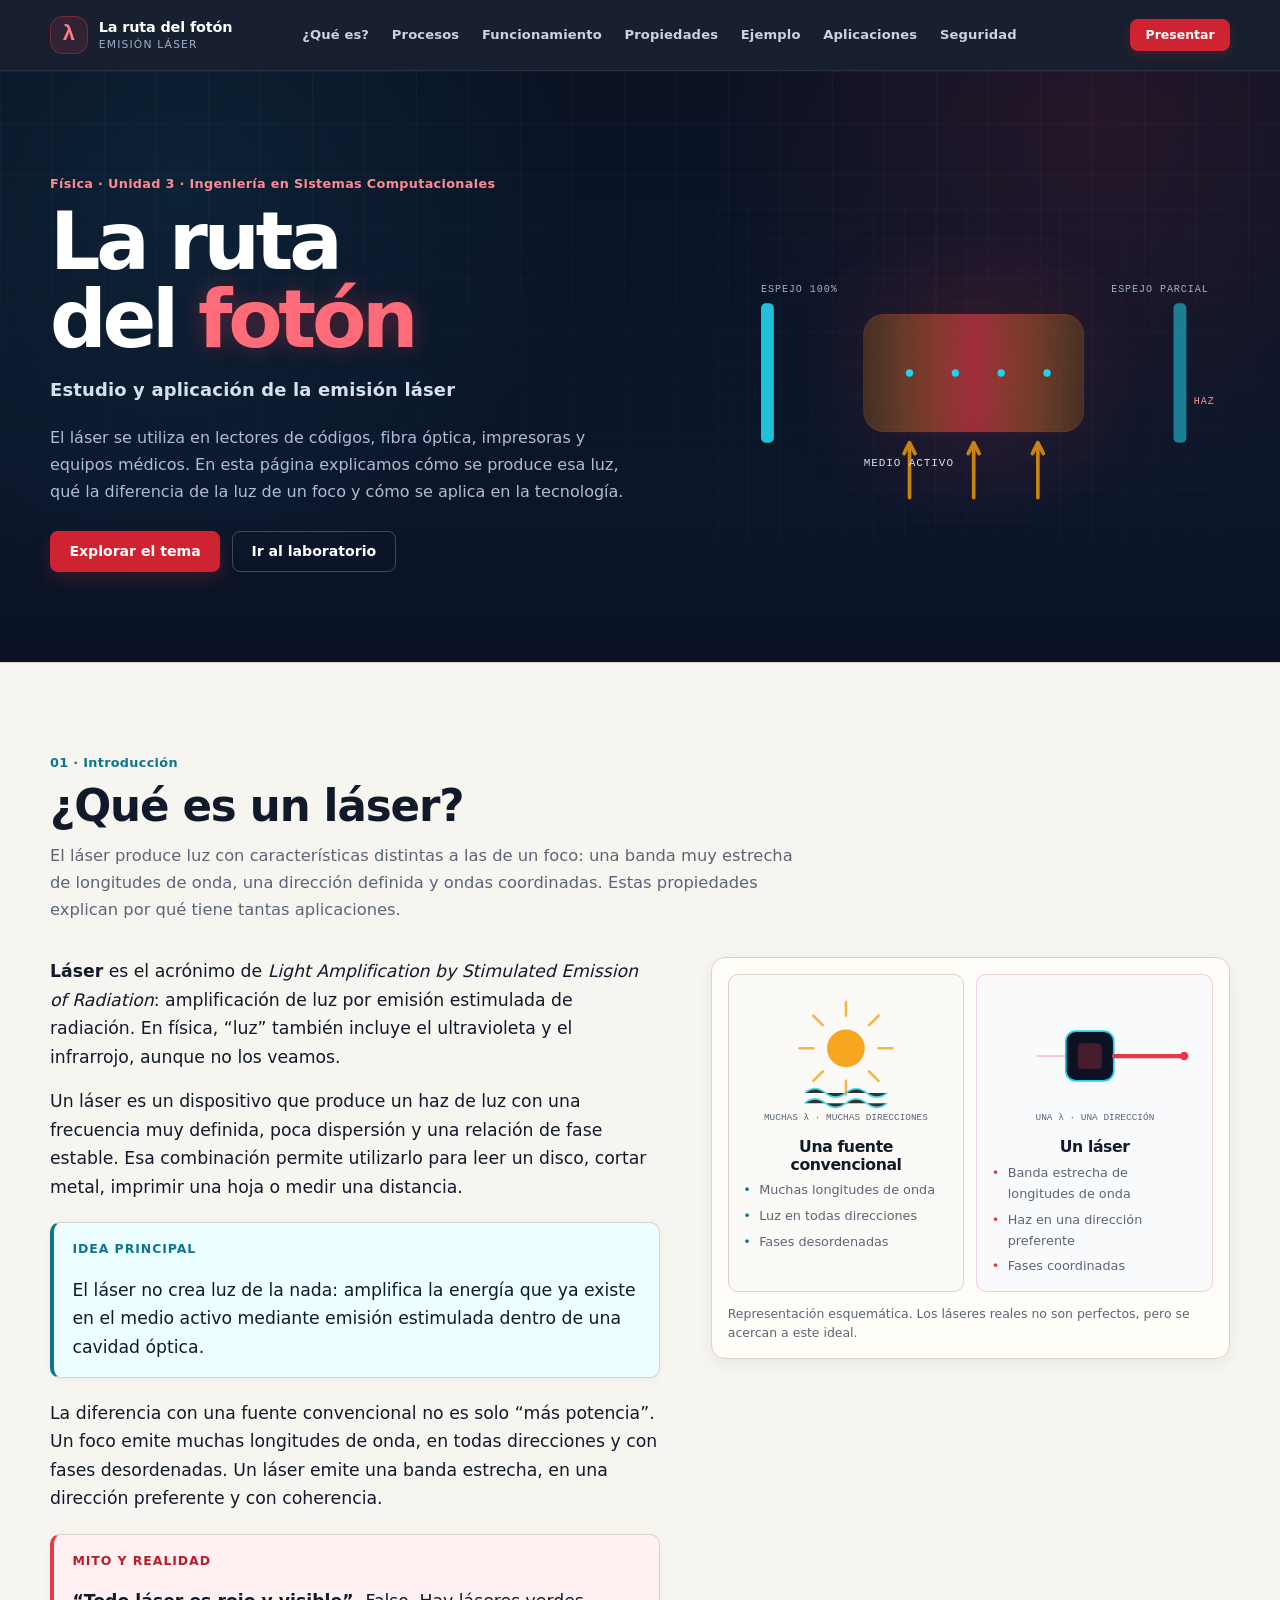
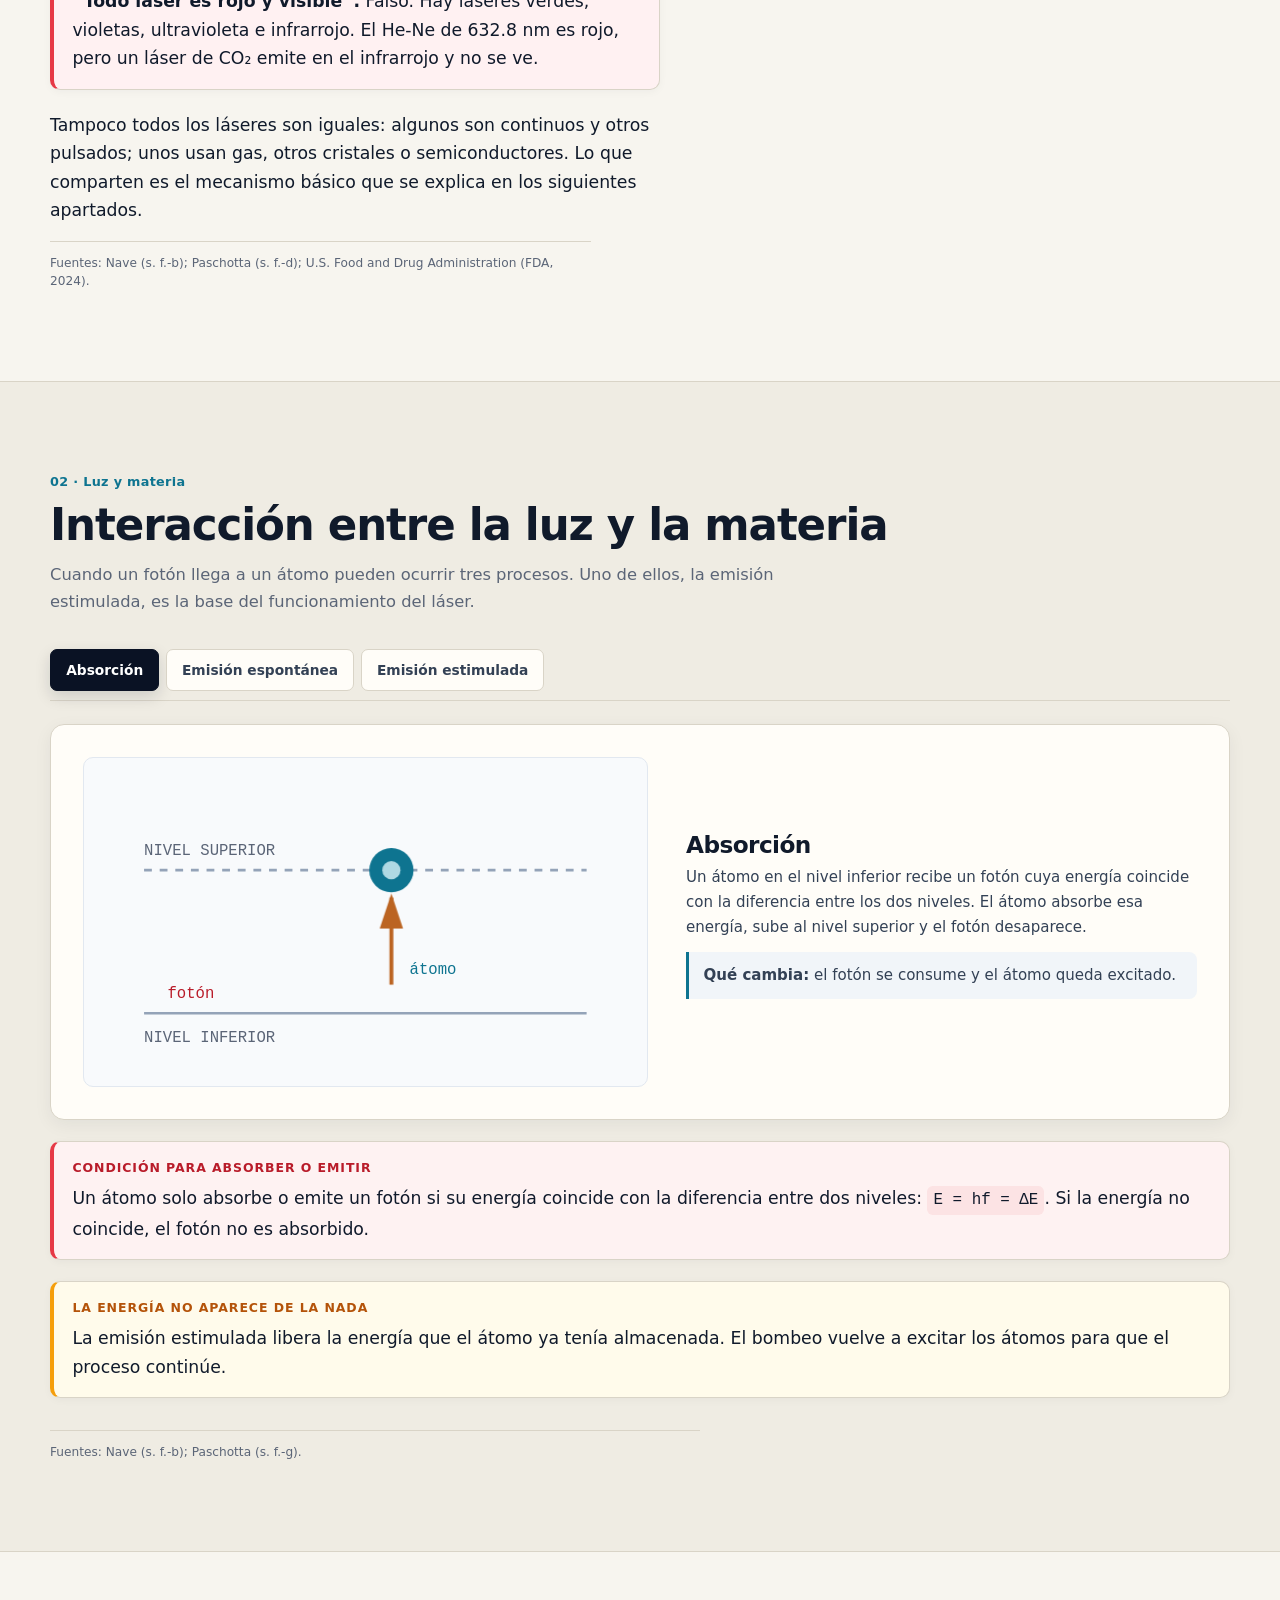
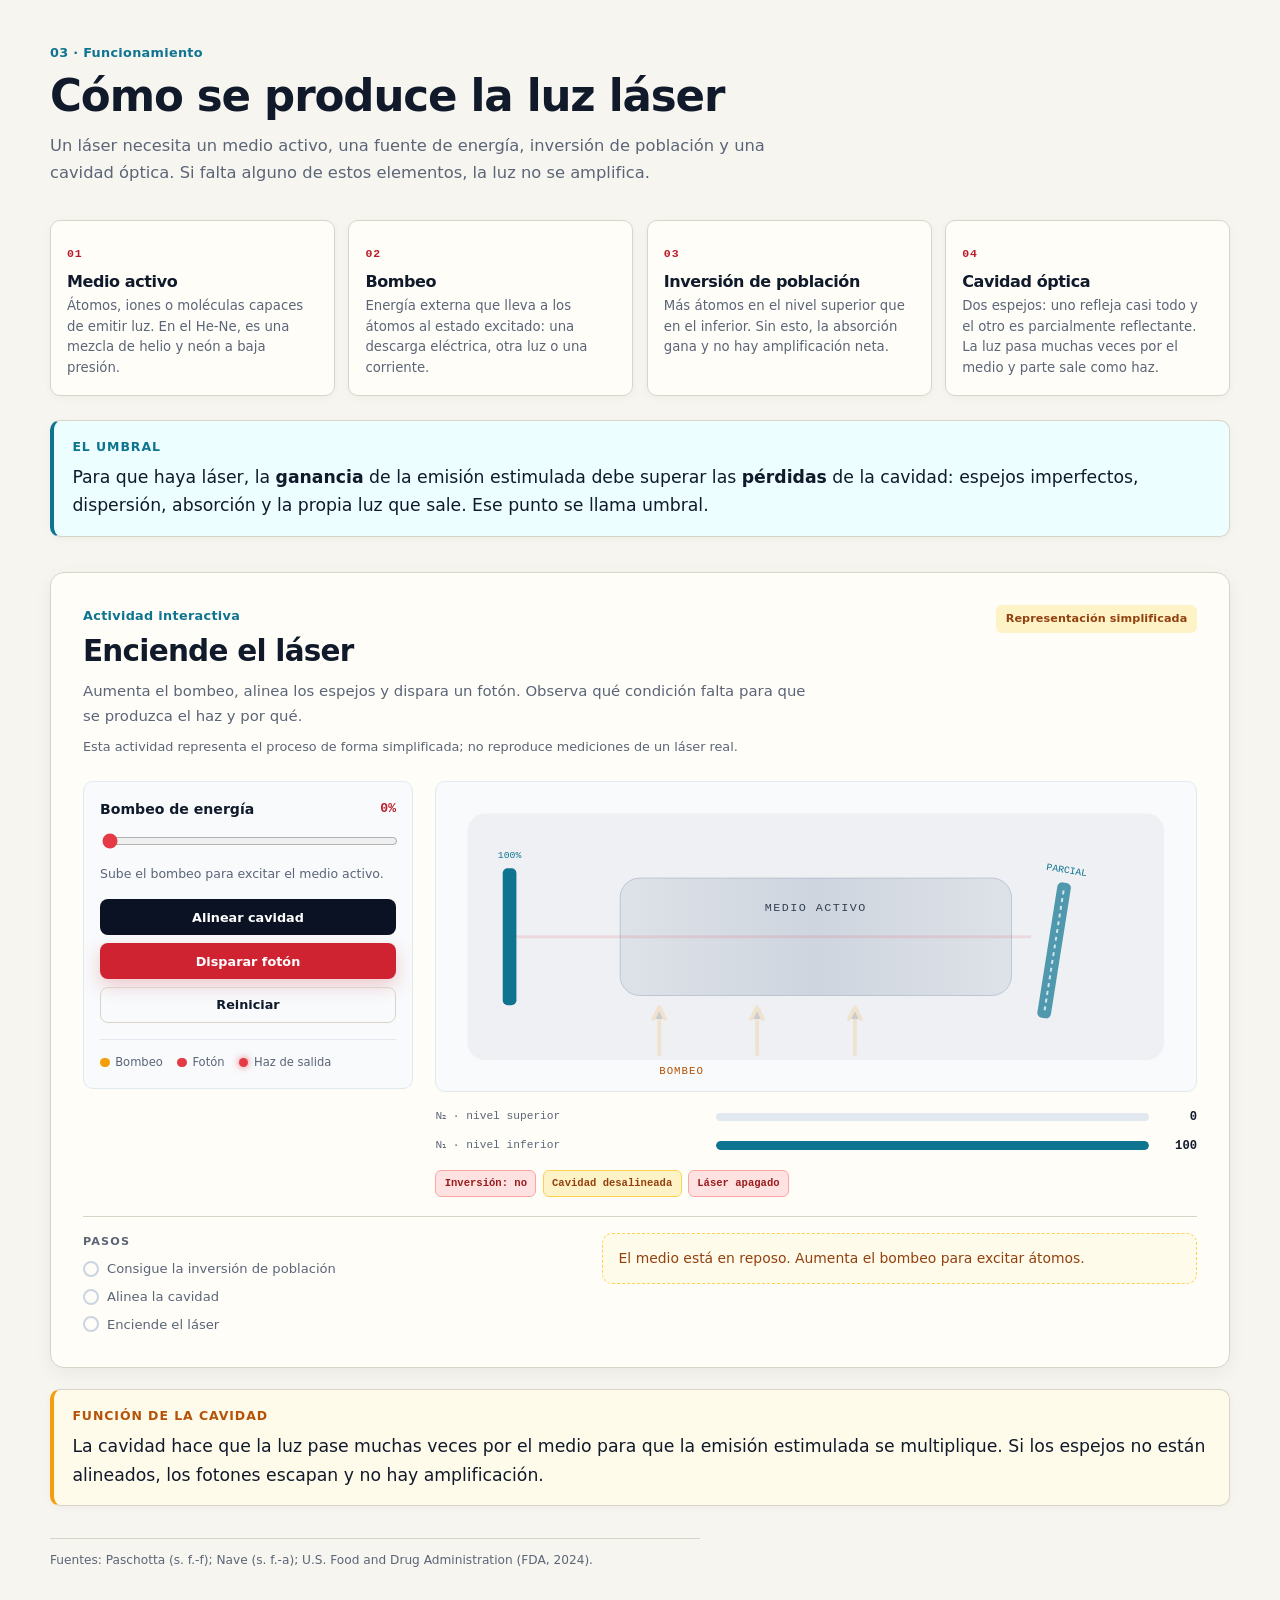
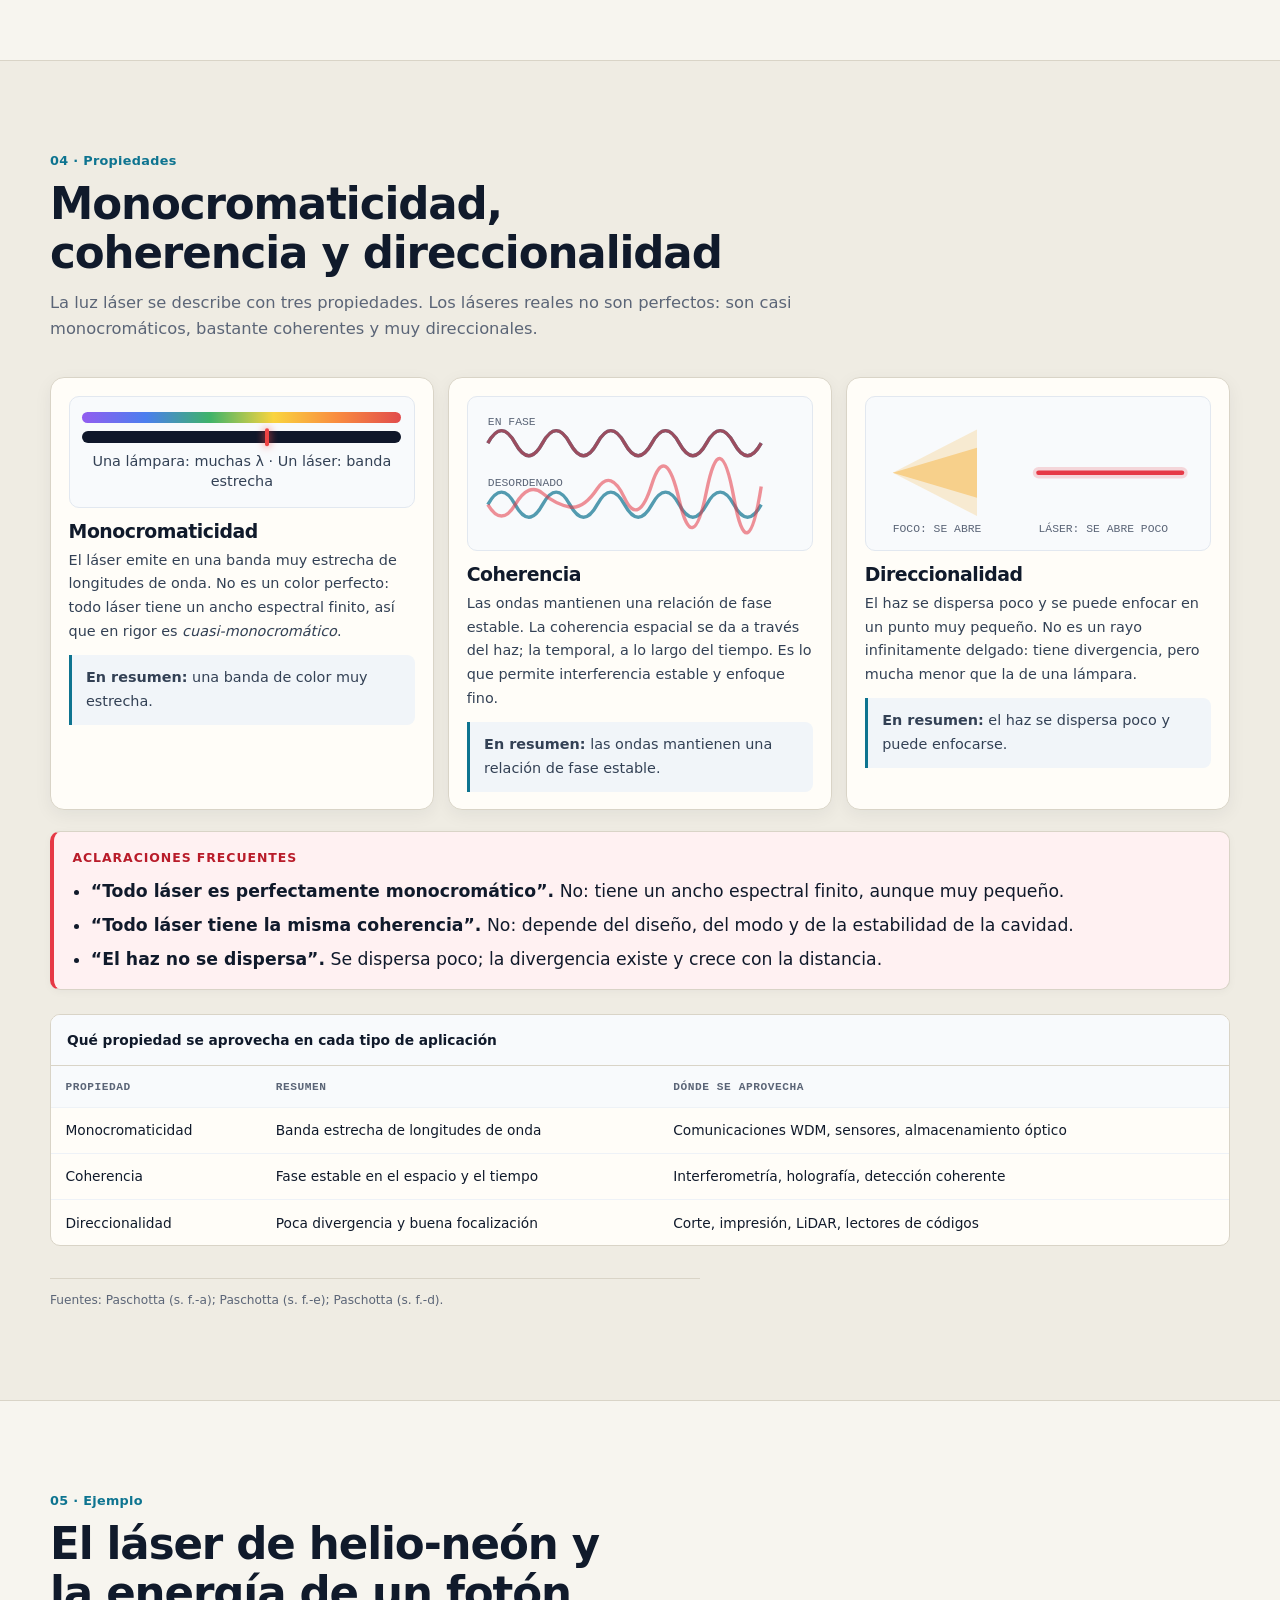
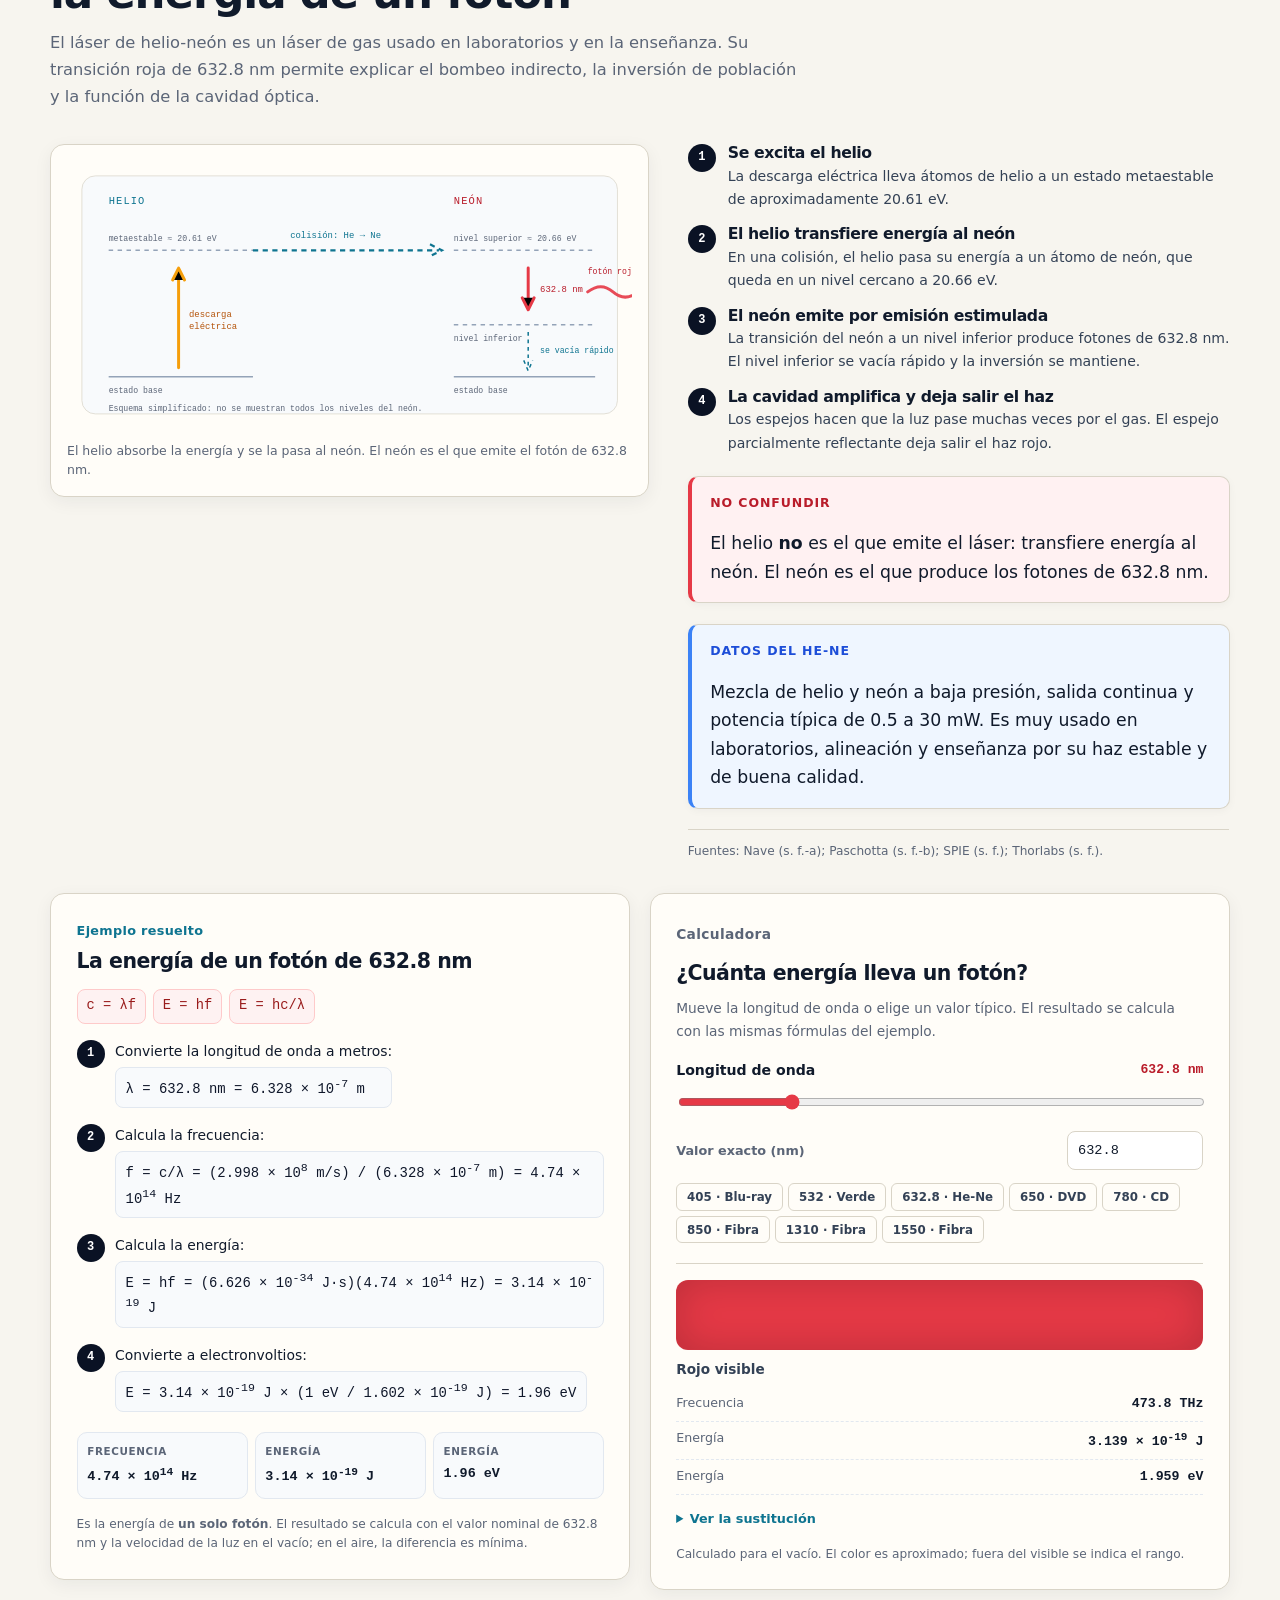
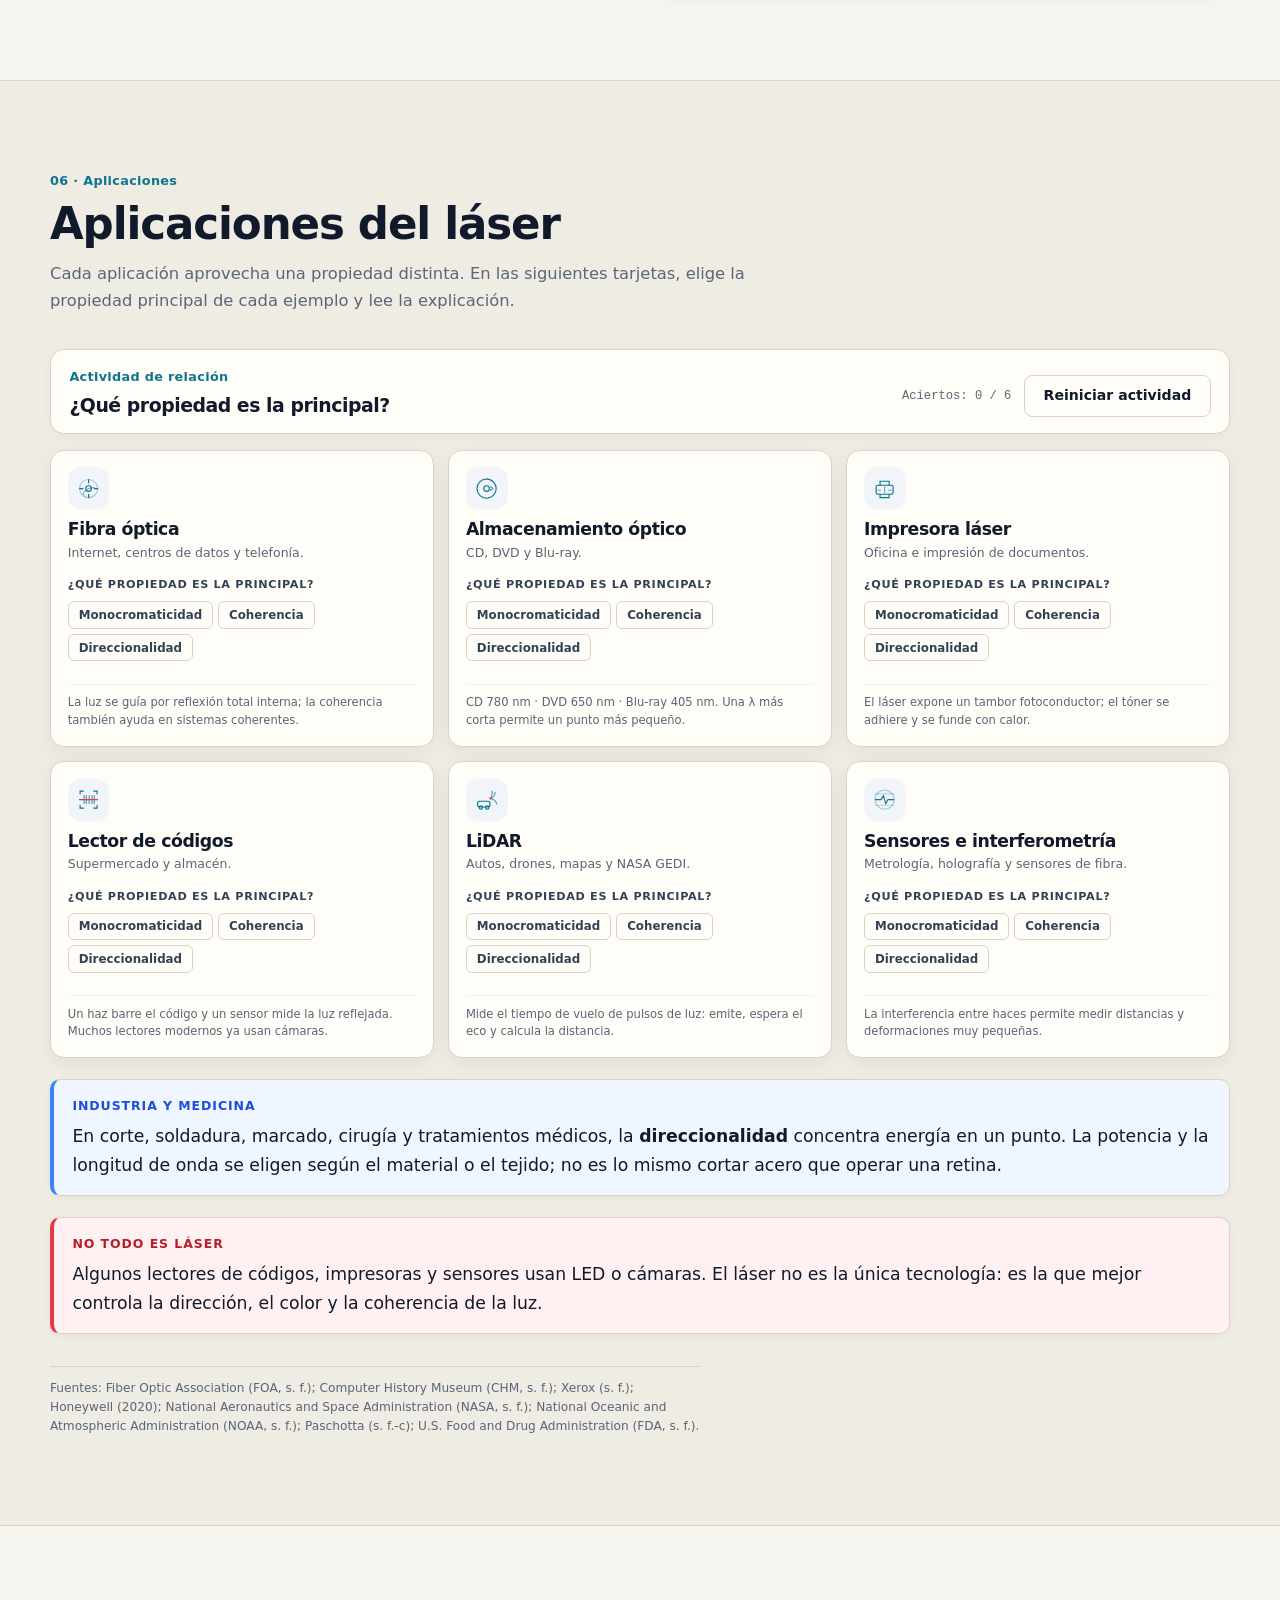
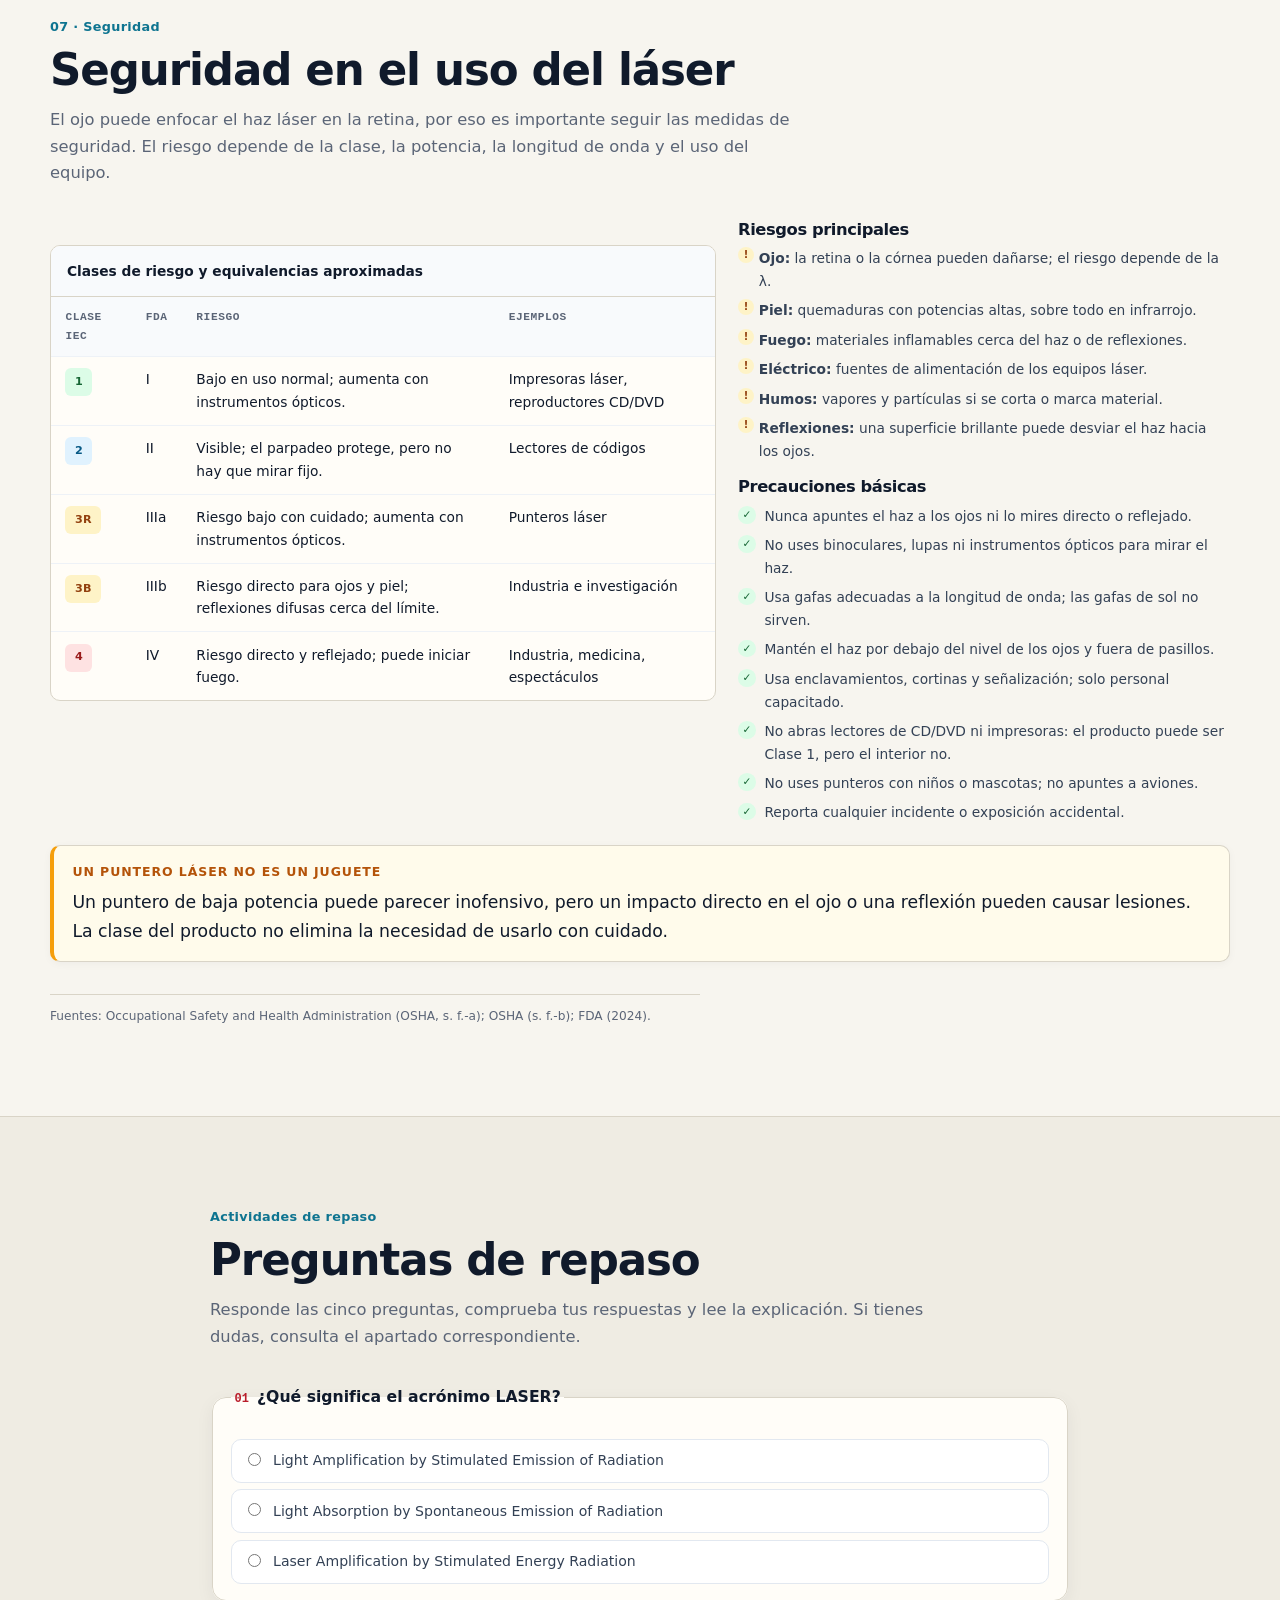
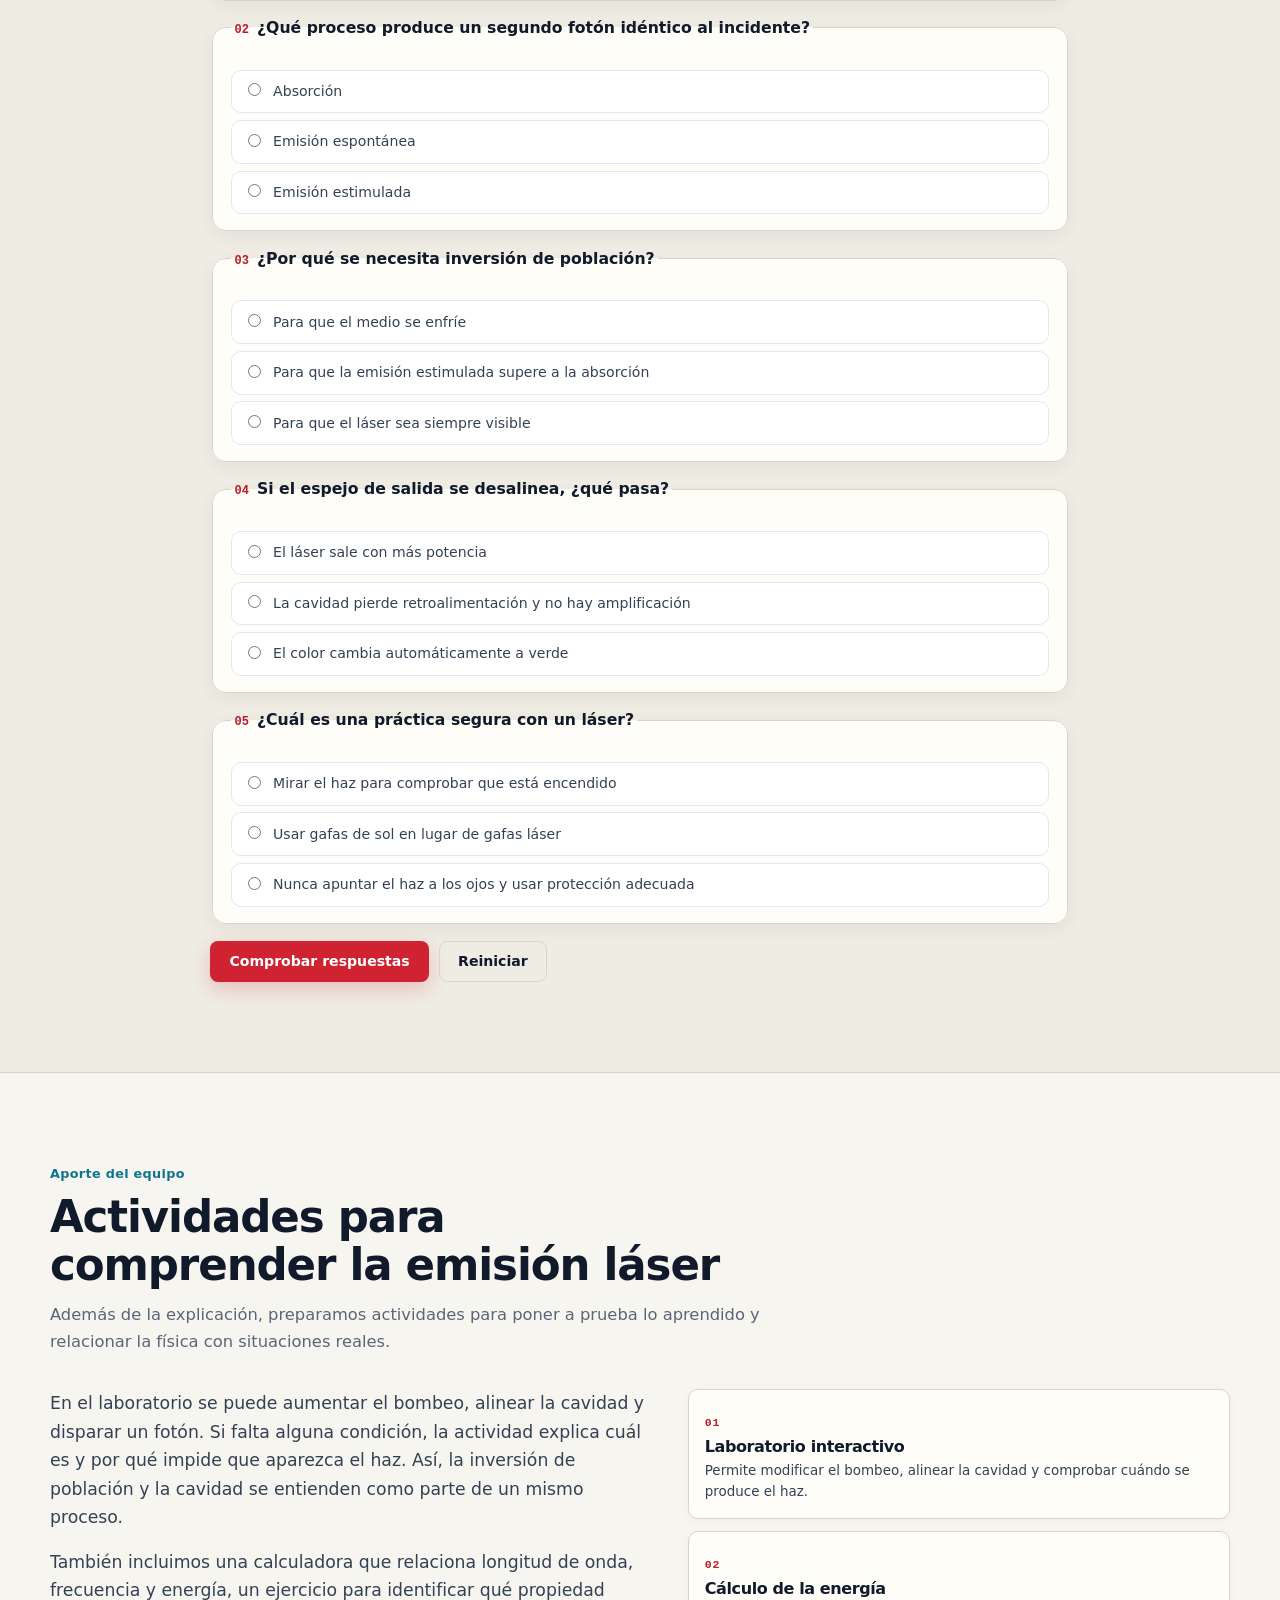
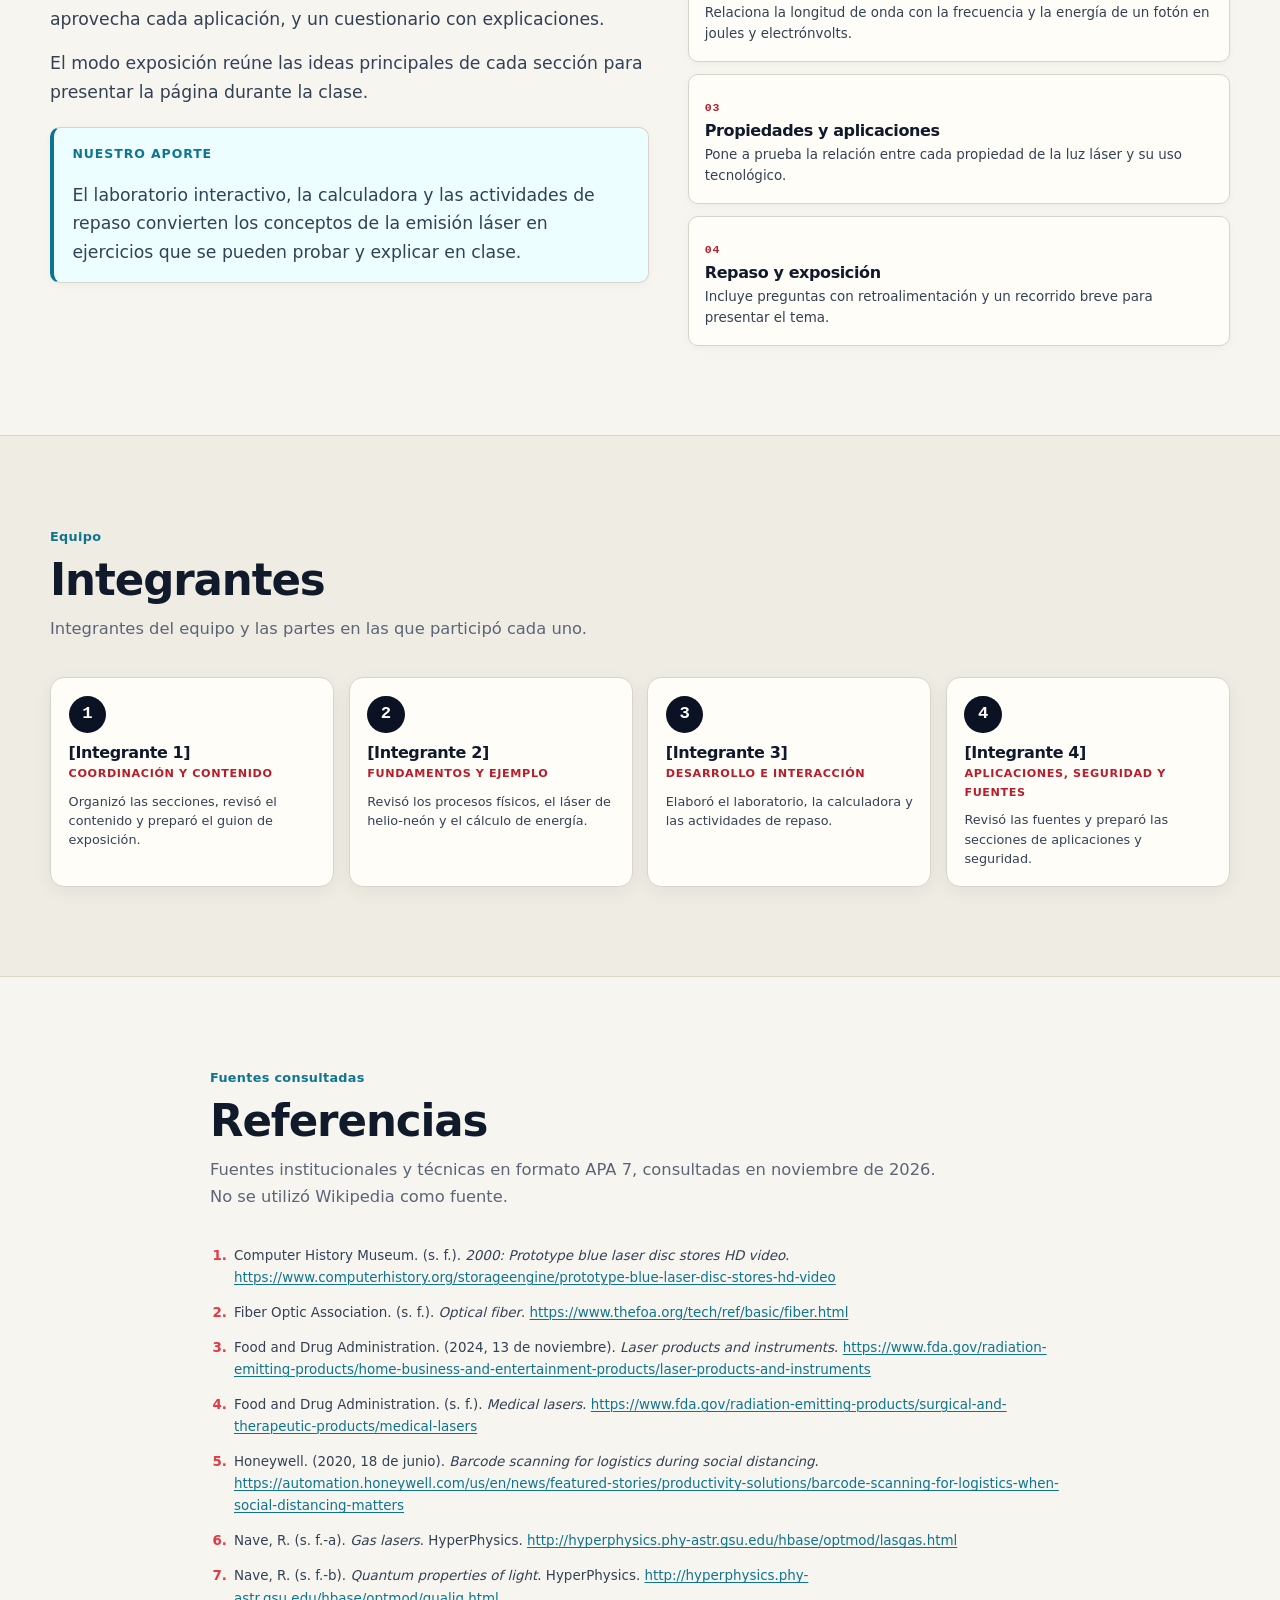
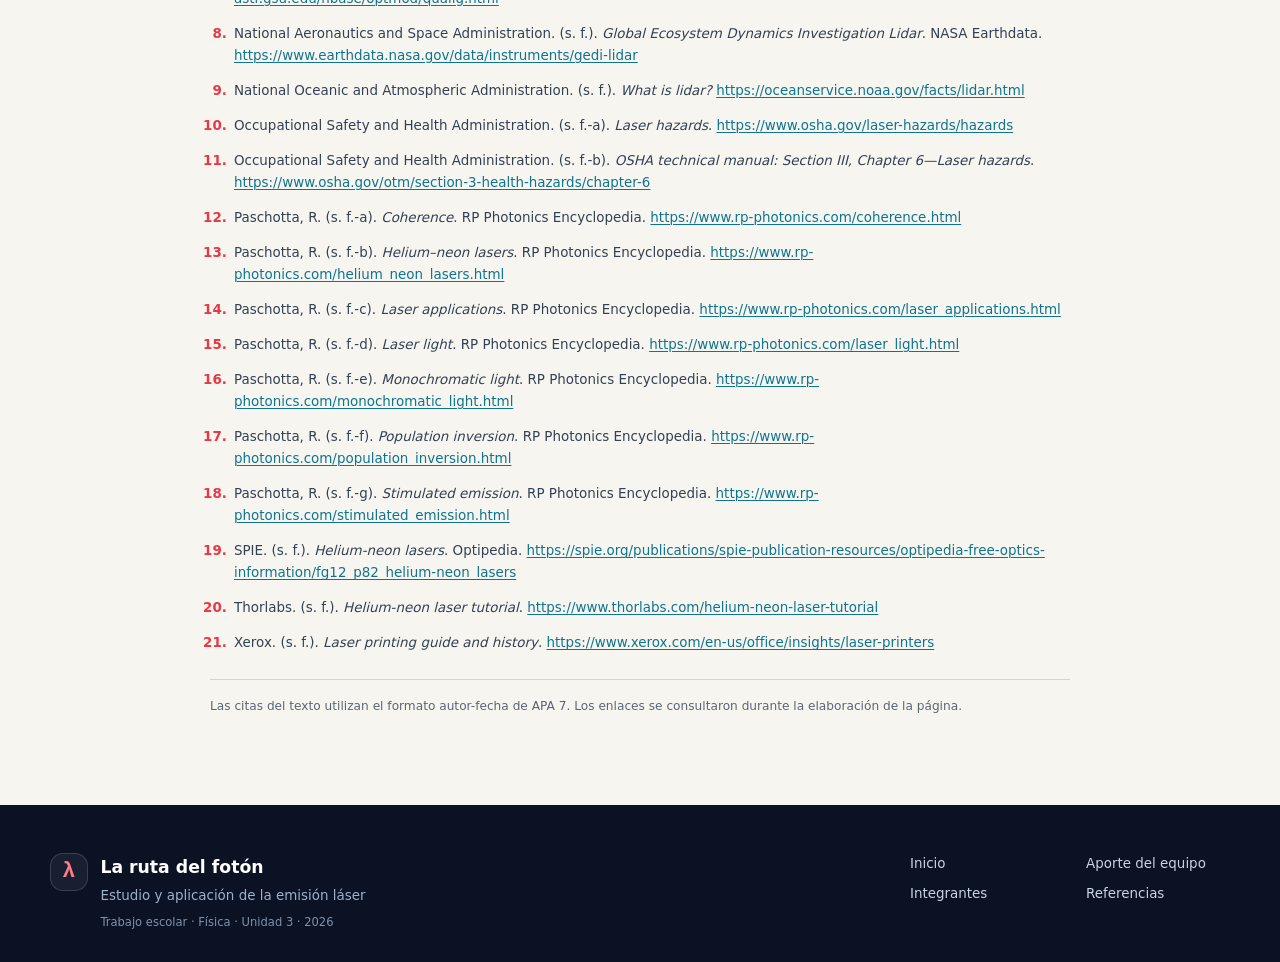
==== commit 63bcc5b5: "Página educativa: clarifica contenido y navegación Se simplifican textos, menús y estilos para facil" ====
--- a/index.html
+++ b/index.html
@@ -5,10 +5,10 @@
   <meta name="viewport" content="width=device-width, initial-scale=1">
   <meta name="color-scheme" content="light">
   <meta name="theme-color" content="#0a1224">
-  <meta name="description" content="Página educativa interactiva sobre la emisión láser: fundamentos, laboratorio virtual, láser de helio-neón, aplicaciones y seguridad.">
+  <meta name="description" content="Investigación escolar sobre la emisión láser: qué es, cómo se produce, el ejemplo del láser de helio-neón, sus aplicaciones y su seguridad.">
   <meta name="author" content="Equipo de Física — Ingeniería en Sistemas Computacionales">
   <meta property="og:title" content="La ruta del fotón | Estudio y aplicación de la emisión láser">
-  <meta property="og:description" content="Una ruta interactiva para entender qué es un láser, cómo se amplifica la luz y dónde se usa.">
+  <meta property="og:description" content="Explicación de la emisión láser con un laboratorio interactivo, un ejemplo del láser de helio-neón y actividades de repaso.">
   <meta property="og:type" content="website">
   <title>La ruta del fotón | Estudio y aplicación de la emisión láser</title>
   <link rel="icon" href="./assets/favicon.svg" type="image/svg+xml">
@@ -29,13 +29,13 @@
       </a>
 
       <nav class="site-nav" aria-label="Secciones principales">
-        <a href="#que-es">01 ¿Qué es?</a>
-        <a href="#procesos">02 Procesos</a>
-        <a href="#receta">03 Laboratorio</a>
-        <a href="#propiedades">04 Propiedades</a>
-        <a href="#hene">05 He-Ne</a>
-        <a href="#aplicaciones">06 Aplicaciones</a>
-        <a href="#seguridad">07 Seguridad</a>
+        <a href="#que-es">¿Qué es?</a>
+        <a href="#procesos">Procesos</a>
+        <a href="#receta">Funcionamiento</a>
+        <a href="#propiedades">Propiedades</a>
+        <a href="#hene">Ejemplo</a>
+        <a href="#aplicaciones">Aplicaciones</a>
+        <a href="#seguridad">Seguridad</a>
       </nav>
 
       <div class="header-actions">
@@ -54,19 +54,14 @@
           <h1 id="hero-title">La ruta del <span class="text-laser">fotón</span></h1>
           <p class="hero-subtitle">Estudio y aplicación de la emisión láser</p>
           <p class="hero-lead">
-            Un escáner del súper, la fibra que te da internet y un sensor LiDAR comparten la misma física.
-            Vamos a seguir el viaje de un fotón para entender qué hace especial a la luz láser y cómo se usa
-            en tecnología real.
+            El láser se utiliza en lectores de códigos, fibra óptica, impresoras y equipos médicos.
+            En esta página explicamos cómo se produce esa luz, qué la diferencia de la luz de un foco
+            y cómo se aplica en la tecnología.
           </p>
           <div class="hero-actions">
-            <a class="btn btn--primary" href="#que-es">Comenzar la ruta</a>
+            <a class="btn btn--primary" href="#que-es">Explorar el tema</a>
             <a class="btn btn--ghost" href="#receta">Ir al laboratorio</a>
           </div>
-          <ul class="hero-meta" aria-label="Contenido de la página">
-            <li>7 estaciones</li>
-            <li>1 laboratorio interactivo</li>
-            <li>Fuentes verificables</li>
-          </ul>
         </div>
 
         <div class="hero-visual" aria-hidden="true">
@@ -110,49 +105,6 @@
         </div>
       </div>
 
-      <nav class="route-map container" aria-label="Mapa de la ruta">
-        <a href="#que-es"><span>01</span> ¿Qué es?</a>
-        <a href="#procesos"><span>02</span> Procesos</a>
-        <a href="#receta"><span>03</span> La receta</a>
-        <a href="#propiedades"><span>04</span> Propiedades</a>
-        <a href="#hene"><span>05</span> He-Ne</a>
-        <a href="#aplicaciones"><span>06</span> Aplicaciones</a>
-        <a href="#seguridad"><span>07</span> Seguridad</a>
-      </nav>
-    </section>
-
-    <section class="quick-guide container" id="como-funciona" aria-labelledby="quick-title">
-      <div class="quick-head">
-        <p class="eyebrow">Cómo funciona la página</p>
-        <h2 id="quick-title">Una ruta, tres interacciones y una demo para clase</h2>
-        <p>No es un documento para leer de corrido: es un recorrido para probar, predecir y comprobar.</p>
-      </div>
-      <div class="quick-grid">
-        <article class="quick-card">
-          <span class="quick-num">1</span>
-          <h3>Sigue la ruta</h3>
-          <p>Las siete estaciones van de la definición a las aplicaciones. Cada una responde una pregunta.</p>
-        </article>
-        <article class="quick-card">
-          <span class="quick-num">2</span>
-          <h3>Prueba los procesos</h3>
-          <p>Cambia entre absorción, emisión espontánea y emisión estimulada para ver qué pasa con el fotón.</p>
-        </article>
-        <article class="quick-card">
-          <span class="quick-num">3</span>
-          <h3>Enciende el láser</h3>
-          <p>Sube el bombeo, alinea la cavidad y dispara un fotón. El laboratorio te dice qué condición falta.</p>
-        </article>
-        <article class="quick-card">
-          <span class="quick-num">4</span>
-          <h3>Comprueba y conecta</h3>
-          <p>Resuelve el quiz, conecta aplicaciones con propiedades y revisa las fuentes al final.</p>
-        </article>
-      </div>
-      <div class="quick-note">
-        <span class="badge badge--info">Para exponer</span>
-        <p>Usa el botón <strong>Presentar</strong>: abre un panel con 9 paradas, notas cortas y navegación con flechas. El guion completo está en <code>docs/GUION.md</code>.</p>
-      </div>
     </section>
 
     <section class="section" id="que-es" aria-labelledby="que-es-title">
@@ -161,8 +113,9 @@
           <p class="section-kicker">01 · Introducción</p>
           <h2 id="que-es-title">¿Qué es un láser?</h2>
           <p class="section-lead">
-            Un láser no es una lámpara más brillante: es luz organizada. La palabra resume el proceso
-            que la produce y explica por qué se comporta distinto a la luz de un foco.
+            El láser produce luz con características distintas a las de un foco: una banda muy estrecha
+            de longitudes de onda, una dirección definida y ondas coordinadas. Estas propiedades explican
+            por qué tiene tantas aplicaciones.
           </p>
         </header>
 
@@ -174,16 +127,16 @@
               el ultravioleta y el infrarrojo, aunque no los veamos.
             </p>
             <p>
-              Un láser es un dispositivo que produce luz con una frecuencia muy definida, en una dirección
-              preferente y con una relación de fase estable. Esa combinación es lo que lo vuelve útil para
-              leer un disco, cortar metal, imprimir una hoja o medir una distancia.
+              Un láser es un dispositivo que produce un haz de luz con una frecuencia muy definida, poca
+              dispersión y una relación de fase estable. Esa combinación permite utilizarlo para leer un
+              disco, cortar metal, imprimir una hoja o medir una distancia.
             </p>
 
             <div class="callout callout--key">
-              <p class="callout-title">La idea en una frase</p>
+              <p class="callout-title">Idea principal</p>
               <p>
-                El láser no inventa luz: toma luz que ya existe y la multiplica mediante emisión estimulada
-                dentro de una cavidad óptica.
+                El láser no crea luz de la nada: amplifica la energía que ya existe en el medio activo
+                mediante emisión estimulada dentro de una cavidad óptica.
               </p>
             </div>
 
@@ -194,7 +147,7 @@
             </p>
 
             <div class="callout callout--myth">
-              <p class="callout-title">Mito vs. realidad</p>
+              <p class="callout-title">Mito y realidad</p>
               <p>
                 <strong>“Todo láser es rojo y visible”.</strong> Falso. Hay láseres verdes, violetas,
                 ultravioleta e infrarrojo. El He-Ne de 632.8 nm es rojo, pero un láser de CO₂ emite en el
@@ -203,9 +156,9 @@
             </div>
 
             <p>
-              Tampoco todos los láseres son iguales: algunos son continuos, otros pulsados; unos usan gas,
-              otros cristales o semiconductores. Lo que comparten es el mecanismo básico que veremos en las
-              siguientes estaciones.
+              Tampoco todos los láseres son iguales: algunos son continuos y otros pulsados; unos usan gas,
+              otros cristales o semiconductores. Lo que comparten es el mecanismo básico que se explica en
+              los siguientes apartados.
             </p>
             <p class="sources">
               Fuentes: Nave (s. f.-b); Paschotta (s. f.-d); U.S. Food and Drug Administration (FDA, 2024).
@@ -263,11 +216,11 @@
     <section class="section section--tint" id="procesos" aria-labelledby="procesos-title">
       <div class="container">
         <header class="section-head">
-          <p class="section-kicker">02 · La materia y la luz</p>
-          <h2 id="procesos-title">Tres formas en que un átomo y un fotón se encuentran</h2>
+          <p class="section-kicker">02 · Luz y materia</p>
+          <h2 id="procesos-title">Interacción entre la luz y la materia</h2>
           <p class="section-lead">
-            Para entender el láser hay que mirar qué pasa cuando un fotón llega a un átomo. Solo hay tres
-            procesos importantes, y uno de ellos es el que multiplica la luz.
+            Cuando un fotón llega a un átomo pueden ocurrir tres procesos. Uno de ellos, la emisión
+            estimulada, es la base del funcionamiento del láser.
           </p>
         </header>
 
@@ -279,7 +232,7 @@
           </div>
 
           <div class="tab-panels">
-            <article class="process-panel is-active" role="tabpanel" id="panel-absorcion" aria-labelledby="tab-absorcion" tabindex="0">
+            <div class="process-panel is-active" role="tabpanel" id="panel-absorcion" aria-labelledby="tab-absorcion" tabindex="0">
               <div class="process-visual">
                 <svg viewBox="0 0 420 240" role="img" aria-labelledby="abs-title abs-desc">
                   <title id="abs-title">Absorción: el átomo sube de nivel y el fotón desaparece</title>
@@ -311,9 +264,9 @@
                 </p>
                 <p class="key-line"><strong>Qué cambia:</strong> el fotón se consume y el átomo queda excitado.</p>
               </div>
-            </article>
-
-            <article class="process-panel" role="tabpanel" id="panel-espontanea" aria-labelledby="tab-espontanea" tabindex="0" hidden>
+            </div>
+
+            <div class="process-panel" role="tabpanel" id="panel-espontanea" aria-labelledby="tab-espontanea" tabindex="0" hidden>
               <div class="process-visual">
                 <svg viewBox="0 0 420 240" role="img" aria-labelledby="esp-title esp-desc">
                   <title id="esp-title">Emisión espontánea: el átomo se relaja y emite en cualquier dirección</title>
@@ -346,9 +299,9 @@
                 </p>
                 <p class="key-line"><strong>Qué cambia:</strong> sale un fotón, pero no está coordinado con otros.</p>
               </div>
-            </article>
-
-            <article class="process-panel" role="tabpanel" id="panel-estimulada" aria-labelledby="tab-estimulada" tabindex="0" hidden>
+            </div>
+
+            <div class="process-panel" role="tabpanel" id="panel-estimulada" aria-labelledby="tab-estimulada" tabindex="0" hidden>
               <div class="process-visual">
                 <svg viewBox="0 0 420 240" role="img" aria-labelledby="est-title est-desc">
                   <title id="est-title">Emisión estimulada: un fotón provoca otro fotón idéntico</title>
@@ -381,14 +334,14 @@
                   absorbido, provoca que el átomo emita un segundo fotón con la misma frecuencia, fase y
                   dirección. Ahora hay dos fotones donde había uno.
                 </p>
-                <p class="key-line"><strong>Qué cambia:</strong> el fotón incidente no se pierde: se suma un clon. Ese es el efecto multiplicador del láser.</p>
-              </div>
-            </article>
+                <p class="key-line"><strong>Qué cambia:</strong> el fotón incidente no se pierde: se suma otro fotón idéntico. Ese es el efecto multiplicador del láser.</p>
+              </div>
+            </div>
           </div>
         </div>
 
         <div class="callout callout--formula">
-          <p class="callout-title">La regla de oro</p>
+          <p class="callout-title">Condición para absorber o emitir</p>
           <p>
             Un átomo solo absorbe o emite un fotón si su energía coincide con la diferencia entre dos niveles:
             <span class="formula">E = hf = ΔE</span>. Si la energía no coincide, el fotón no es absorbido.
@@ -396,10 +349,10 @@
         </div>
 
         <div class="callout callout--warning">
-          <p class="callout-title">Ojo con la palabra “crear”</p>
+          <p class="callout-title">La energía no aparece de la nada</p>
           <p>
-            La emisión estimulada no crea energía de la nada: libera la energía que el átomo ya tenía
-            almacenada. El bombeo es lo que vuelve a excitar los átomos para que el proceso continúe.
+            La emisión estimulada libera la energía que el átomo ya tenía almacenada. El bombeo vuelve a
+            excitar los átomos para que el proceso continúe.
           </p>
         </div>
 
@@ -410,11 +363,11 @@
     <section class="section" id="receta" aria-labelledby="receta-title">
       <div class="container">
         <header class="section-head">
-          <p class="section-kicker">03 · La receta del láser</p>
-          <h2 id="receta-title">Cómo se amplifica la luz</h2>
+          <p class="section-kicker">03 · Funcionamiento</p>
+          <h2 id="receta-title">Cómo se produce la luz láser</h2>
           <p class="section-lead">
-            Un láser necesita tres ingredientes y una condición. Si falta uno, la luz no se amplifica:
-            se absorbe, se dispersa o se escapa.
+            Un láser necesita un medio activo, una fuente de energía, inversión de población y una
+            cavidad óptica. Si falta alguno de estos elementos, la luz no se amplifica.
           </p>
         </header>
 
@@ -453,14 +406,18 @@
         <div class="lab" id="laser-lab">
           <div class="lab-head">
             <div>
-              <p class="eyebrow">Laboratorio interactivo</p>
+              <p class="eyebrow">Actividad interactiva</p>
               <h3>Enciende el láser</h3>
             </div>
-            <span class="badge badge--warning">Modelo conceptual, no simulación numérica</span>
+            <span class="badge badge--warning">Representación simplificada</span>
           </div>
           <p class="lab-intro">
-            Sube el bombeo, alinea la cavidad y dispara un fotón. Observa qué condición falta y por qué.
-            La idea es razonar la cadena causal, no obtener un número.
+            Aumenta el bombeo, alinea los espejos y dispara un fotón. Observa qué condición falta para
+            que se produzca el haz y por qué.
+          </p>
+          <p class="lab-note">
+            Esta actividad representa el proceso de forma simplificada; no reproduce mediciones de un
+            láser real.
           </p>
           <noscript>
             <p class="callout callout--info">Activa JavaScript para usar el laboratorio interactivo. La explicación de arriba sigue disponible.</p>
@@ -564,7 +521,7 @@
 
           <div class="lab-footer">
             <div class="missions-wrap">
-              <p class="missions-title">Misiones</p>
+              <p class="missions-title">Pasos</p>
               <ol class="missions">
                 <li id="mission-inversion"><span class="mission-dot" aria-hidden="true"></span> Consigue la inversión de población</li>
                 <li id="mission-cavity"><span class="mission-dot" aria-hidden="true"></span> Alinea la cavidad</li>
@@ -572,15 +529,15 @@
               </ol>
             </div>
             <p class="lab-feedback" id="lab-feedback" aria-live="polite">
-              El medio está en reposo. Sube el bombeo para excitar átomos.
+              El medio está en reposo. Aumenta el bombeo para excitar átomos.
             </p>
           </div>
         </div>
 
         <div class="callout callout--warning">
-          <p class="callout-title">La cavidad no crea luz</p>
+          <p class="callout-title">Función de la cavidad</p>
           <p>
-            La cavidad obliga a la luz a pasar muchas veces por el medio para que la emisión estimulada se
+            La cavidad hace que la luz pase muchas veces por el medio para que la emisión estimulada se
             multiplique. Si los espejos no están alineados, los fotones escapan y no hay amplificación.
           </p>
         </div>
@@ -592,11 +549,11 @@
     <section class="section section--tint" id="propiedades" aria-labelledby="propiedades-title">
       <div class="container">
         <header class="section-head">
-          <p class="section-kicker">04 · La firma del láser</p>
+          <p class="section-kicker">04 · Propiedades</p>
           <h2 id="propiedades-title">Monocromaticidad, coherencia y direccionalidad</h2>
           <p class="section-lead">
-            La luz láser se describe con tres propiedades. No son absolutas: los láseres reales son
-            “casi” monocromáticos, “bastante” coherentes y “muy” direccionales.
+            La luz láser se describe con tres propiedades. Los láseres reales no son perfectos: son
+            casi monocromáticos, bastante coherentes y muy direccionales.
           </p>
         </header>
 
@@ -607,12 +564,12 @@
               <div class="spectrum spectrum--narrow"><span></span></div>
               <p class="mini-label">Una lámpara: muchas λ · Un láser: banda estrecha</p>
             </div>
-            <h3>Monochromaticidad</h3>
+            <h3>Monocromaticidad</h3>
             <p>
               El láser emite en una banda muy estrecha de longitudes de onda. No es un color perfecto:
               todo láser tiene un ancho espectral finito, así que en rigor es <em>cuasi-monocromático</em>.
             </p>
-            <p class="key-line"><strong>En una frase:</strong> casi un solo color.</p>
+            <p class="key-line"><strong>En resumen:</strong> una banda de color muy estrecha.</p>
           </article>
 
           <article class="property-card">
@@ -631,7 +588,7 @@
               Las ondas mantienen una relación de fase estable. La coherencia espacial se da a través del
               haz; la temporal, a lo largo del tiempo. Es lo que permite interferencia estable y enfoque fino.
             </p>
-            <p class="key-line"><strong>En una frase:</strong> las ondas “bailan al mismo ritmo”.</p>
+            <p class="key-line"><strong>En resumen:</strong> las ondas mantienen una relación de fase estable.</p>
           </article>
 
           <article class="property-card">
@@ -650,12 +607,12 @@
               El haz se dispersa poco y se puede enfocar en un punto muy pequeño. No es un rayo
               infinitamente delgado: tiene divergencia, pero mucha menor que la de una lámpara.
             </p>
-            <p class="key-line"><strong>En una frase:</strong> una flecha en lugar de una bombilla.</p>
+            <p class="key-line"><strong>En resumen:</strong> el haz se dispersa poco y puede enfocarse.</p>
           </article>
         </div>
 
         <div class="callout callout--myth">
-          <p class="callout-title">Tres mitos que conviene desarmar</p>
+          <p class="callout-title">Aclaraciones frecuentes</p>
           <ul>
             <li><strong>“Todo láser es perfectamente monocromático”.</strong> No: tiene un ancho espectral finito, aunque muy pequeño.</li>
             <li><strong>“Todo láser tiene la misma coherencia”.</strong> No: depende del diseño, del modo y de la estabilidad de la cavidad.</li>
@@ -667,7 +624,7 @@
           <table class="data-table">
             <caption>Qué propiedad se aprovecha en cada tipo de aplicación</caption>
             <thead>
-              <tr><th>Propiedad</th><th>En una frase</th><th>Dónde se aprovecha</th></tr>
+              <tr><th>Propiedad</th><th>Resumen</th><th>Dónde se aprovecha</th></tr>
             </thead>
             <tbody>
               <tr><td>Monocromaticidad</td><td>Banda estrecha de longitudes de onda</td><td>Comunicaciones WDM, sensores, almacenamiento óptico</td></tr>
@@ -684,11 +641,12 @@
     <section class="section" id="hene" aria-labelledby="hene-title">
       <div class="container">
         <header class="section-head">
-          <p class="section-kicker">05 · Un caso real</p>
+          <p class="section-kicker">05 · Ejemplo</p>
           <h2 id="hene-title">El láser de helio-neón y la energía de un fotón</h2>
           <p class="section-lead">
-            El He-Ne es un láser de gas muy usado en laboratorios y enseñanza. Su transición roja de
-            632.8 nm es un ejemplo claro de bombeo indirecto, inversión de población y cavidad óptica.
+            El láser de helio-neón es un láser de gas usado en laboratorios y en la enseñanza. Su
+            transición roja de 632.8 nm permite explicar el bombeo indirecto, la inversión de población
+            y la función de la cavidad óptica.
           </p>
         </header>
 
@@ -850,8 +808,8 @@
               <div><span>Energía</span><strong>1.96 eV</strong></div>
             </div>
             <p class="note">
-              Es la energía de <strong>un solo fotón</strong>. No es una medición: es un cálculo con el valor
-              nominal de 632.8 nm. Se usa la velocidad de la luz en el vacío; en el aire la diferencia es mínima.
+              Es la energía de <strong>un solo fotón</strong>. El resultado se calcula con el valor nominal
+              de 632.8 nm y la velocidad de la luz en el vacío; en el aire, la diferencia es mínima.
             </p>
           </article>
 
@@ -909,27 +867,27 @@
     <section class="section section--tint" id="aplicaciones" aria-labelledby="aplicaciones-title">
       <div class="container">
         <header class="section-head">
-          <p class="section-kicker">06 · El fotón sale al mundo</p>
-          <h2 id="aplicaciones-title">Aplicaciones: cada una aprovecha una propiedad distinta</h2>
+          <p class="section-kicker">06 · Aplicaciones</p>
+          <h2 id="aplicaciones-title">Aplicaciones del láser</h2>
           <p class="section-lead">
-            La pregunta útil no es solo “¿dónde se usa un láser?”, sino “¿qué propiedad del láser hace
-            posible ese uso?”. En las tarjetas, elige la propiedad principal y lee la explicación.
+            Cada aplicación aprovecha una propiedad distinta. En las siguientes tarjetas, elige la
+            propiedad principal de cada ejemplo y lee la explicación.
           </p>
         </header>
 
         <div class="detector-bar">
           <div>
-            <p class="eyebrow">Detector de propiedades</p>
+            <p class="eyebrow">Actividad de relación</p>
             <h3>¿Qué propiedad es la principal?</h3>
           </div>
           <div class="detector-actions">
             <p class="detector-score" id="detector-score" aria-live="polite">Aciertos: 0 / 6</p>
-            <button type="button" class="btn btn--ghost" id="detector-reset">Reiniciar detector</button>
+            <button type="button" class="btn btn--ghost" id="detector-reset">Reiniciar actividad</button>
           </div>
         </div>
 
         <noscript>
-          <p class="callout callout--info">Activa JavaScript para responder el detector; las tarjetas y sus notas siguen disponibles.</p>
+          <p class="callout callout--info">Activa JavaScript para responder la actividad; las tarjetas y sus notas siguen disponibles.</p>
         </noscript>
 
         <div class="app-grid">
@@ -1059,7 +1017,7 @@
         </div>
 
         <div class="callout callout--info">
-          <p class="callout-title">Y también: industria y medicina</p>
+          <p class="callout-title">Industria y medicina</p>
           <p>
             En corte, soldadura, marcado, cirugía y tratamientos médicos, la <strong>direccionalidad</strong>
             concentra energía en un punto. La potencia y la longitud de onda se eligen según el material o el
@@ -1086,11 +1044,11 @@
     <section class="section" id="seguridad" aria-labelledby="seguridad-title">
       <div class="container">
         <header class="section-head">
-          <p class="section-kicker">07 · Seguridad y cierre</p>
-          <h2 id="seguridad-title">La luz que hay que respetar</h2>
+          <p class="section-kicker">07 · Seguridad</p>
+          <h2 id="seguridad-title">Seguridad en el uso del láser</h2>
           <p class="section-lead">
-            La luz láser puede ser peligrosa porque el ojo enfoca el haz en la retina. La gravedad depende
-            de la clase, la potencia, la longitud de onda y el uso; no solo del color del haz.
+            El ojo puede enfocar el haz láser en la retina, por eso es importante seguir las medidas de
+            seguridad. El riesgo depende de la clase, la potencia, la longitud de onda y el uso del equipo.
           </p>
         </header>
 
@@ -1145,16 +1103,6 @@
           </p>
         </div>
 
-        <div class="callout callout--info">
-          <p class="callout-title">Para cerrar</p>
-          <p>
-            Un láser no es una lámpara más brillante: es luz organizada por emisión estimulada, inversión de
-            población y una cavidad. Esa organización es la que permite transportar datos, leer un disco,
-            imprimir, medir distancias o cortar con precisión. La física está detrás de la infraestructura
-            que usamos todos los días.
-          </p>
-        </div>
-
         <p class="sources">Fuentes: Occupational Safety and Health Administration (OSHA, s. f.-a); OSHA (s. f.-b); FDA (2024).</p>
       </div>
     </section>
@@ -1162,16 +1110,16 @@
     <section class="section section--tint" id="quiz" aria-labelledby="quiz-title">
       <div class="container container--narrow">
         <header class="section-head">
-          <p class="section-kicker">Comprueba lo que aprendiste</p>
-          <h2 id="quiz-title">Quiz de 5 preguntas</h2>
+          <p class="section-kicker">Actividades de repaso</p>
+          <h2 id="quiz-title">Preguntas de repaso</h2>
           <p class="section-lead">
-            No cuenta para calificación. Responde, comprueba y lee la explicación; si fallas, vuelve a la
-            estación correspondiente.
+            Responde las cinco preguntas, comprueba tus respuestas y lee la explicación. Si tienes dudas,
+            consulta el apartado correspondiente.
           </p>
         </header>
         <div id="quiz-root"></div>
         <noscript>
-          <p class="callout callout--info">Activa JavaScript para usar el quiz interactivo. El resto del contenido sigue disponible.</p>
+          <p class="callout callout--info">Activa JavaScript para usar el cuestionario interactivo. El resto del contenido sigue disponible.</p>
         </noscript>
       </div>
     </section>
@@ -1179,34 +1127,35 @@
     <section class="section" id="aporte" aria-labelledby="aporte-title">
       <div class="container">
         <header class="section-head">
-          <p class="section-kicker">Cierre · Aporte del equipo</p>
-          <h2 id="aporte-title">Convertimos el tema en un laboratorio que se puede razonar</h2>
+          <p class="section-kicker">Aporte del equipo</p>
+          <h2 id="aporte-title">Actividades para comprender la emisión láser</h2>
           <p class="section-lead">
-            No quisimos hacer solo una página bonita. Quisimos que el lector tuviera que tomar decisiones
-            y ver las consecuencias físicas de cada una.
+            Además de la explicación, preparamos actividades para poner a prueba lo aprendido y relacionar
+            la física con situaciones reales.
           </p>
         </header>
 
         <div class="aporte-grid">
           <div class="aporte-copy">
             <p>
-              La página no dice “la inversión de población es importante” y sigue. Obliga a subir el bombeo,
-              alinear la cavidad y disparar un fotón. Si algo falta, el laboratorio explica qué falta y por qué.
+              En el laboratorio se puede aumentar el bombeo, alinear la cavidad y disparar un fotón. Si falta
+              alguna condición, la actividad explica cuál es y por qué impide que aparezca el haz. Así, la
+              inversión de población y la cavidad se entienden como parte de un mismo proceso.
             </p>
             <p>
-              Ese es el aporte: un modelo interactivo que hace visible la cadena causal. Lo acompañamos de una
-              calculadora de fotones, un detector de propiedades y un quiz con retroalimentación para que el
-              aprendizaje no se quede en leer.
+              También incluimos una calculadora que relaciona longitud de onda, frecuencia y energía, un
+              ejercicio para identificar qué propiedad aprovecha cada aplicación, y un cuestionario con
+              explicaciones.
             </p>
             <p>
-              Además, el modo exposición permite que el equipo demuestre la página en 5-7 minutos, que es
-              exactamente lo que pide la actividad.
+              El modo exposición reúne las ideas principales de cada sección para presentar la página durante
+              la clase.
             </p>
             <div class="callout callout--key">
-              <p class="callout-title">En una frase</p>
+              <p class="callout-title">Nuestro aporte</p>
               <p>
-                <strong>Nuestro aporte es un laboratorio virtual guiado que convierte la emisión láser en
-                una cadena de decisiones y consecuencias, y un recorrido que permite demostrarlo en vivo.</strong>
+                El laboratorio interactivo, la calculadora y las actividades de repaso convierten los
+                conceptos de la emisión láser en ejercicios que se pueden probar y explicar en clase.
               </p>
             </div>
           </div>
@@ -1214,34 +1163,25 @@
           <div class="aporte-cards">
             <article class="aporte-card">
               <span class="aporte-icon" aria-hidden="true">01</span>
-              <h3>Laboratorio causal</h3>
-              <p>Tres misiones: inversión, cavidad y emisión. No es una animación decorativa: hay que razonar qué condición falta.</p>
+              <h3>Laboratorio interactivo</h3>
+              <p>Permite modificar el bombeo, alinear la cavidad y comprobar cuándo se produce el haz.</p>
             </article>
             <article class="aporte-card">
               <span class="aporte-icon" aria-hidden="true">02</span>
-              <h3>Ruta y modo exposición</h3>
-              <p>Nueve paradas con notas cortas, navegación con flechas y pantalla completa para la clase.</p>
+              <h3>Cálculo de la energía</h3>
+              <p>Relaciona la longitud de onda con la frecuencia y la energía de un fotón en joules y electrónvolts.</p>
             </article>
             <article class="aporte-card">
               <span class="aporte-icon" aria-hidden="true">03</span>
-              <h3>Calculadora de fotones</h3>
-              <p>De la longitud de onda a la frecuencia y a la energía en J y eV, con la sustitución a la vista.</p>
+              <h3>Propiedades y aplicaciones</h3>
+              <p>Pone a prueba la relación entre cada propiedad de la luz láser y su uso tecnológico.</p>
             </article>
             <article class="aporte-card">
               <span class="aporte-icon" aria-hidden="true">04</span>
-              <h3>Refuerzo activo</h3>
-              <p>Detector de propiedades y quiz con explicaciones para conectar la física con las aplicaciones.</p>
+              <h3>Repaso y exposición</h3>
+              <p>Incluye preguntas con retroalimentación y un recorrido breve para presentar el tema.</p>
             </article>
           </div>
-        </div>
-
-        <div class="callout callout--info">
-          <p class="callout-title">Qué no es esta página</p>
-          <p>
-            No es una simulación numérica de un láser real ni una práctica de laboratorio. Es un modelo
-            conceptual para entender qué condiciones hacen falta y cómo se relacionan. Los datos y cálculos
-            se apoyan en las fuentes citadas.
-          </p>
         </div>
       </div>
     </section>
@@ -1249,11 +1189,10 @@
     <section class="section section--tint" id="equipo" aria-labelledby="equipo-title">
       <div class="container">
         <header class="section-head">
-          <p class="section-kicker">Créditos</p>
-          <h2 id="equipo-title">El equipo</h2>
+          <p class="section-kicker">Equipo</p>
+          <h2 id="equipo-title">Integrantes</h2>
           <p class="section-lead">
-            Cuatro roles, una misma página. Cada integrante se encargó de una parte del recorrido y de
-            revisar el trabajo del equipo.
+            Integrantes del equipo y las partes en las que participó cada uno.
           </p>
         </header>
 
@@ -1262,26 +1201,26 @@
           <article class="team-card">
             <span class="team-avatar" aria-hidden="true">1</span>
             <h3>[Integrante 1]</h3>
-            <p class="team-role">Coordinación y narrativa</p>
-            <p class="team-area">Integró la ruta, revisó el contenido y armó el guion de exposición.</p>
+            <p class="team-role">Coordinación y contenido</p>
+            <p class="team-area">Organizó las secciones, revisó el contenido y preparó el guion de exposición.</p>
           </article>
           <article class="team-card">
             <span class="team-avatar" aria-hidden="true">2</span>
             <h3>[Integrante 2]</h3>
-            <p class="team-role">Fundamentos y He-Ne</p>
-            <p class="team-area">Revisó los procesos físicos, el caso He-Ne y el cálculo de energía.</p>
+            <p class="team-role">Fundamentos y ejemplo</p>
+            <p class="team-area">Revisó los procesos físicos, el láser de helio-neón y el cálculo de energía.</p>
           </article>
           <article class="team-card">
             <span class="team-avatar" aria-hidden="true">3</span>
             <h3>[Integrante 3]</h3>
             <p class="team-role">Desarrollo e interacción</p>
-            <p class="team-area">Construyó el laboratorio, la calculadora, el detector y el quiz.</p>
+            <p class="team-area">Elaboró el laboratorio, la calculadora y las actividades de repaso.</p>
           </article>
           <article class="team-card">
             <span class="team-avatar" aria-hidden="true">4</span>
             <h3>[Integrante 4]</h3>
             <p class="team-role">Aplicaciones, seguridad y fuentes</p>
-            <p class="team-area">Verificó las fuentes y armó las secciones de aplicaciones y seguridad.</p>
+            <p class="team-area">Revisó las fuentes y preparó las secciones de aplicaciones y seguridad.</p>
           </article>
         </div>
       </div>
@@ -1290,11 +1229,11 @@
     <section class="section" id="referencias" aria-labelledby="referencias-title">
       <div class="container container--narrow">
         <header class="section-head">
-          <p class="section-kicker">Investigación documental</p>
+          <p class="section-kicker">Fuentes consultadas</p>
           <h2 id="referencias-title">Referencias</h2>
           <p class="section-lead">
-            Fuentes institucionales y técnicas, en formato APA 7. Se consultaron en noviembre de 2026.
-            No se utilizó Wikipedia ni libros.
+            Fuentes institucionales y técnicas en formato APA 7, consultadas en noviembre de 2026.
+            No se utilizó Wikipedia como fuente.
           </p>
         </header>
 
@@ -1323,9 +1262,8 @@
         </ol>
 
         <p class="ref-note">
-          Las citas en el texto siguen el formato autor-fecha de APA 7. Los enlaces se verificaron durante
-          la elaboración de la página; si alguna dirección cambia, se puede localizar el título en el sitio
-          institucional correspondiente.
+          Las citas del texto utilizan el formato autor-fecha de APA 7. Los enlaces se consultaron durante
+          la elaboración de la página.
         </p>
       </div>
     </section>
@@ -1346,16 +1284,10 @@
       </div>
       <nav class="footer-links" aria-label="Enlaces del pie de página">
         <a href="#inicio">Inicio</a>
-        <a href="#como-funciona">Cómo funciona</a>
-        <a href="#quiz">Quiz</a>
         <a href="#aporte">Aporte del equipo</a>
-        <a href="#equipo">Equipo</a>
+        <a href="#equipo">Integrantes</a>
         <a href="#referencias">Referencias</a>
       </nav>
-      <p class="footer-note">
-        Hecho con HTML, CSS y JavaScript puro. Sin frameworks, sin CDN y sin conexión obligatoria.
-        Los modelos interactivos son didácticos, no simulaciones experimentales.
-      </p>
     </div>
   </footer>
 
@@ -1364,12 +1296,12 @@
       <div class="presenter-head">
         <div>
           <p class="eyebrow">Modo exposición</p>
-          <p class="presenter-progress" id="presenter-progress">Parada 1 de 9</p>
+          <p class="presenter-progress" id="presenter-progress">Sección 1 de 9</p>
         </div>
         <button type="button" class="icon-btn" id="presenter-close" aria-label="Cerrar modo exposición">×</button>
       </div>
       <h2 id="presenter-title">Portada</h2>
-      <p class="presenter-note" id="presenter-note">Empieza con la pregunta que abre la página: ¿qué tienen en común un escáner, la fibra y un LiDAR?</p>
+      <p class="presenter-note" id="presenter-note">Comienza con un ejemplo cotidiano: un lector de códigos, la fibra óptica o un sensor LiDAR. Todos utilizan luz láser.</p>
       <div class="presenter-actions">
         <button type="button" class="btn btn--ghost" id="presenter-prev">← Anterior</button>
         <a class="btn btn--secondary" id="presenter-go" href="#inicio">Ir a la sección</a>
@@ -1382,7 +1314,9 @@
     </div>
   </aside>
 
-  <a class="to-top" id="to-top" href="#inicio" aria-label="Volver arriba">↑</a>
+  <nav aria-label="Volver al inicio">
+    <a class="to-top" id="to-top" href="#inicio" aria-label="Volver arriba">↑</a>
+  </nav>
 
   <script defer src="./js/main.js"></script>
   <script defer src="./js/laser-lab.js"></script>
--- a/css/styles.css
+++ b/css/styles.css
@@ -21,10 +21,10 @@
   --amber-bright: #f59e0b;
   --green: #15803d;
   --white: #ffffff;
-  --radius: 20px;
-  --radius-sm: 12px;
-  --shadow: 0 10px 30px rgba(16, 26, 43, 0.07);
-  --shadow-soft: 0 4px 14px rgba(16, 26, 43, 0.05);
+  --radius: 14px;
+  --radius-sm: 10px;
+  --shadow: 0 5px 18px rgba(16, 26, 43, 0.06);
+  --shadow-soft: 0 2px 8px rgba(16, 26, 43, 0.04);
   --font-sans: "Segoe UI", system-ui, -apple-system, BlinkMacSystemFont, "Helvetica Neue", Arial, sans-serif;
   --font-mono: "Cascadia Code", "Consolas", "SFMono-Regular", Menlo, monospace;
   --max: 1180px;
@@ -251,11 +251,11 @@
 .site-nav a {
   color: #c8d3e5;
   text-decoration: none;
-  font-size: 0.76rem;
+  font-size: 0.82rem;
   font-weight: 600;
   letter-spacing: 0.01em;
-  padding: 0.45rem 0.55rem;
-  border-radius: 999px;
+  padding: 0.45rem 0.65rem;
+  border-radius: 7px;
   white-space: nowrap;
   transition: background 0.16s ease, color 0.16s ease;
 }
@@ -282,7 +282,7 @@
   justify-content: center;
   gap: 0.4rem;
   border: 1px solid transparent;
-  border-radius: 999px;
+  border-radius: 8px;
   padding: 0.7rem 1.15rem;
   font-weight: 750;
   font-size: 0.88rem;
@@ -367,10 +367,10 @@
   overflow: hidden;
   color: var(--white);
   background:
-    radial-gradient(circle at 14% 18%, rgba(34, 211, 238, 0.12), transparent 34%),
-    radial-gradient(circle at 86% 8%, rgba(230, 57, 70, 0.17), transparent 32%),
+    radial-gradient(circle at 14% 18%, rgba(34, 211, 238, 0.08), transparent 34%),
+    radial-gradient(circle at 86% 8%, rgba(230, 57, 70, 0.12), transparent 32%),
     linear-gradient(180deg, #0a1224 0%, #0c162b 74%, #0a1224 100%);
-  padding-block: clamp(3.8rem, 8vw, 7rem) clamp(2rem, 4vw, 3rem);
+  padding-block: clamp(4rem, 8vw, 7rem) clamp(4rem, 7vw, 6rem);
 }
 
 .hero::before {
@@ -397,11 +397,10 @@
 .eyebrow,
 .section-kicker {
   margin: 0 0 0.55rem;
-  font-family: var(--font-mono);
-  font-size: 0.72rem;
-  font-weight: 800;
-  letter-spacing: 0.14em;
-  text-transform: uppercase;
+  font-family: var(--font-sans);
+  font-size: 0.8rem;
+  font-weight: 750;
+  letter-spacing: 0.025em;
   color: var(--cyan);
 }
 
@@ -411,7 +410,7 @@
 
 .hero h1 {
   margin: 0;
-  font-size: clamp(3.1rem, 6.5vw, 5.7rem);
+  font-size: clamp(3.1rem, 6.2vw, 5rem);
   font-weight: 800;
   letter-spacing: -0.055em;
   line-height: 0.98;
@@ -443,35 +442,6 @@
   flex-wrap: wrap;
   gap: 0.75rem;
   margin-top: 1.6rem;
-}
-
-.hero-meta {
-  display: flex;
-  flex-wrap: wrap;
-  gap: 1rem 1.4rem;
-  margin: 1.6rem 0 0;
-  padding: 0;
-  list-style: none;
-  color: #8fa1bb;
-  font-family: var(--font-mono);
-  font-size: 0.7rem;
-  letter-spacing: 0.05em;
-  text-transform: uppercase;
-}
-
-.hero-meta li {
-  display: flex;
-  align-items: center;
-  gap: 0.45rem;
-}
-
-.hero-meta li::before {
-  content: "";
-  width: 0.42rem;
-  height: 0.42rem;
-  border-radius: 50%;
-  background: var(--laser);
-  box-shadow: 0 0 8px rgba(230, 57, 70, 0.8);
 }
 
 .hero-visual {
@@ -506,141 +476,15 @@
   animation: heroOutput 1.1s ease-out 1.35s forwards;
 }
 
-.route-map {
-  position: relative;
-  z-index: 1;
-  display: flex;
-  flex-wrap: wrap;
-  gap: 0.45rem;
-  margin-top: 2.5rem;
-  padding-top: 1.4rem;
-  border-top: 1px solid rgba(255, 255, 255, 0.1);
-}
-
-.route-map a {
-  display: inline-flex;
-  align-items: center;
-  gap: 0.4rem;
-  color: #c8d3e5;
-  text-decoration: none;
-  border: 1px solid rgba(255, 255, 255, 0.12);
-  background: rgba(255, 255, 255, 0.03);
-  border-radius: 999px;
-  padding: 0.42rem 0.72rem;
-  font-size: 0.75rem;
-  transition: border-color 0.16s ease, background 0.16s ease, color 0.16s ease;
-}
-
-.route-map a span {
-  color: #ff8a94;
-  font-family: var(--font-mono);
-  font-size: 0.66rem;
-  font-weight: 800;
-}
-
-.route-map a:hover {
-  border-color: rgba(230, 57, 70, 0.55);
-  background: rgba(230, 57, 70, 0.1);
-  color: var(--white);
-}
-
-/* ---------- Guía rápida ---------- */
-
-.quick-guide {
-  padding-block: clamp(2.5rem, 5vw, 4rem);
-}
-
-.quick-head {
-  max-width: 70ch;
-  margin-bottom: 1.5rem;
-}
-
-.quick-head h2 {
-  margin: 0 0 0.6rem;
-  font-size: clamp(1.7rem, 2.7vw, 2.35rem);
-}
-
-.quick-head p:last-child {
-  margin: 0;
-  color: var(--muted);
-}
-
-.quick-grid {
-  display: grid;
-  grid-template-columns: repeat(4, 1fr);
-  gap: 0.85rem;
-}
-
-.quick-card {
-  background: var(--surface);
-  border: 1px solid var(--line);
-  border-radius: var(--radius-sm);
-  padding: 1rem;
-  box-shadow: var(--shadow-soft);
-}
-
-.quick-num {
-  display: grid;
-  place-items: center;
-  width: 1.8rem;
-  height: 1.8rem;
-  border-radius: 50%;
-  background: rgba(230, 57, 70, 0.1);
-  color: var(--laser-deep);
-  font-family: var(--font-mono);
-  font-size: 0.72rem;
-  font-weight: 800;
-}
-
-.quick-card h3 {
-  margin: 0.8rem 0 0.35rem;
-  font-size: 0.98rem;
-}
-
-.quick-card p {
-  margin: 0;
-  color: var(--muted);
-  font-size: 0.84rem;
-  line-height: 1.55;
-}
-
-.quick-note {
-  display: flex;
-  align-items: center;
-  gap: 0.8rem;
-  margin-top: 1rem;
-  padding: 0.9rem 1rem;
-  background: var(--surface);
-  border: 1px solid var(--line);
-  border-left: 4px solid var(--cyan);
-  border-radius: var(--radius-sm);
-}
-
-.quick-note p {
-  margin: 0;
-  color: var(--ink-soft);
-  font-size: 0.84rem;
-}
-
-.quick-note code {
-  background: #f1f5f9;
-  border: 1px solid #e2e8f0;
-  border-radius: 5px;
-  padding: 0.08rem 0.3rem;
-  font-family: var(--font-mono);
-  font-size: 0.8em;
-}
-
 .badge {
   display: inline-flex;
   align-items: center;
-  border-radius: 999px;
-  padding: 0.26rem 0.55rem;
-  font-family: var(--font-mono);
-  font-size: 0.66rem;
-  font-weight: 800;
-  letter-spacing: 0.045em;
-  text-transform: uppercase;
+  border-radius: 6px;
+  padding: 0.3rem 0.6rem;
+  font-family: var(--font-sans);
+  font-size: 0.7rem;
+  font-weight: 700;
+  letter-spacing: 0.01em;
   white-space: nowrap;
 }
 
@@ -905,7 +749,7 @@
 
 .tab {
   border: 1px solid var(--line);
-  border-radius: 999px;
+  border-radius: 7px;
   background: var(--surface);
   color: var(--ink-soft);
   padding: 0.52rem 0.95rem;
@@ -1078,9 +922,16 @@
 
 .lab-intro {
   max-width: 78ch;
+  margin: 0 0 0.55rem;
+  color: var(--muted);
+  font-size: 0.93rem;
+}
+
+.lab-note {
   margin: 0 0 1.5rem;
   color: var(--muted);
-  font-size: 0.93rem;
+  font-size: 0.8rem;
+  line-height: 1.55;
 }
 
 .lab-grid {
@@ -1334,7 +1185,7 @@
   padding: 0.24rem 0.52rem;
   background: #f1f5f9;
   border: 1px solid #e2e8f0;
-  border-radius: 999px;
+  border-radius: 6px;
   color: var(--muted);
   font-family: var(--font-mono);
   font-size: 0.66rem;
@@ -1795,7 +1646,7 @@
   padding: 0.36rem 0.62rem;
   background: var(--surface);
   border: 1px solid var(--line);
-  border-radius: 999px;
+  border-radius: 6px;
   color: var(--ink-soft);
   font-size: 0.74rem;
   font-weight: 650;
@@ -2373,8 +2224,8 @@
 
 .footer-grid {
   display: grid;
-  grid-template-columns: 1.1fr 0.8fr 1.1fr;
-  gap: 2rem;
+  grid-template-columns: minmax(0, 1fr) auto;
+  gap: clamp(2rem, 8vw, 7rem);
   align-items: start;
 }
 
@@ -2410,7 +2261,8 @@
 
 .footer-links {
   display: grid;
-  gap: 0.32rem;
+  grid-template-columns: repeat(2, minmax(9rem, 1fr));
+  gap: 0.5rem 2rem;
 }
 
 .footer-links a {
@@ -2422,13 +2274,6 @@
 .footer-links a:hover {
   color: var(--white);
   text-decoration: underline;
-}
-
-.footer-note {
-  margin: 0;
-  color: #9fb0c9;
-  font-size: 0.78rem;
-  line-height: 1.6;
 }
 
 /* ---------- Modo exposición ---------- */
@@ -2741,7 +2586,6 @@
     grid-template-columns: 1fr;
   }
 
-  .quick-grid,
   .ingredient-grid {
     grid-template-columns: repeat(2, 1fr);
   }
@@ -2782,13 +2626,20 @@
   .footer-grid {
     grid-template-columns: 1fr 1fr;
   }
-
-  .footer-note {
-    grid-column: 1 / -1;
-  }
 }
 
 @media (max-width: 760px) {
+  .site-nav {
+    flex-wrap: wrap;
+    overflow: visible;
+    row-gap: 0.2rem;
+  }
+
+  .site-nav a {
+    padding: 0.32rem 0.45rem;
+    font-size: 0.76rem;
+  }
+
   .hero {
     padding-top: 3rem;
   }
@@ -2801,11 +2652,6 @@
     font-size: 0.95rem;
   }
 
-  .hero-meta {
-    gap: 0.6rem 1rem;
-  }
-
-  .quick-grid,
   .ingredient-grid,
   .property-grid,
   .app-grid,
@@ -2880,11 +2726,6 @@
     flex: 1 1 100%;
   }
 
-  .route-map a {
-    flex: 1 1 calc(50% - 0.45rem);
-    justify-content: center;
-  }
-
   .section-head h2 {
     font-size: clamp(1.8rem, 9vw, 2.5rem);
   }
@@ -2922,6 +2763,10 @@
 
   .presenter-actions .btn {
     flex: 1 1 100%;
+  }
+
+  .footer-links {
+    grid-template-columns: 1fr;
   }
 
   .to-top {
@@ -2977,7 +2822,6 @@
   .presenter,
   .to-top,
   .skip-link,
-  .quick-note,
   .lab-controls,
   .lab-footer .missions-wrap,
   .quiz-actions,
@@ -3004,7 +2848,6 @@
   .text-laser,
   .hero-subtitle,
   .hero-lead,
-  .hero-meta,
   .eyebrow,
   .section-kicker {
     color: #000 !important;
@@ -3019,18 +2862,6 @@
     display: none;
   }
 
-  .route-map {
-    border-top: 0;
-    padding-top: 0;
-    margin-top: 8mm;
-  }
-
-  .route-map a {
-    color: #000;
-    border-color: #999;
-    background: transparent;
-  }
-
   .section {
     break-before: page;
     padding-block: 8mm;
@@ -3045,11 +2876,6 @@
     background: #fff;
   }
 
-  .quick-guide {
-    padding-block: 8mm;
-  }
-
-  .quick-grid,
   .ingredient-grid,
   .property-grid,
   .app-grid,
@@ -3057,7 +2883,6 @@
     grid-template-columns: repeat(2, 1fr);
   }
 
-  .quick-card,
   .ingredient-card,
   .property-card,
   .app-card,
@@ -3107,8 +2932,7 @@
 
   .footer-title,
   .footer-subtitle,
-  .footer-meta,
-  .footer-note {
+  .footer-meta {
     color: #000;
   }
 }
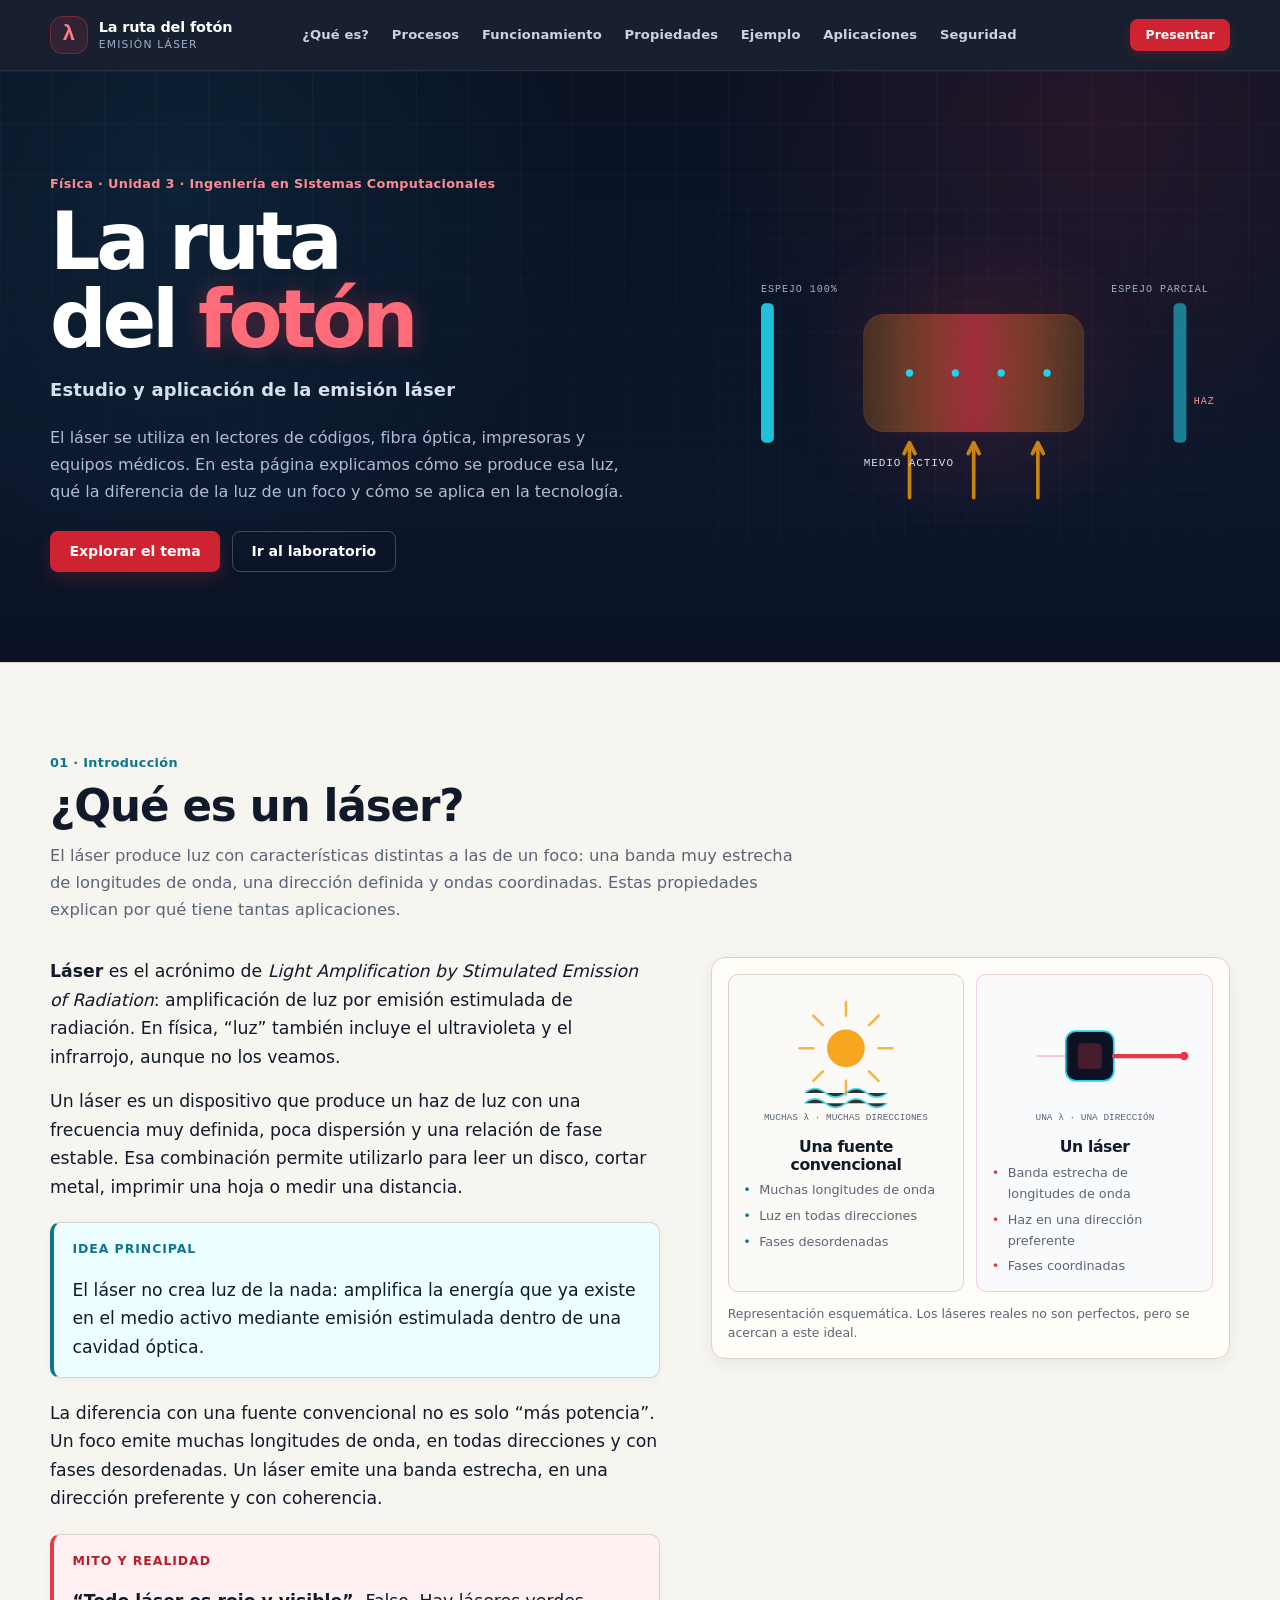
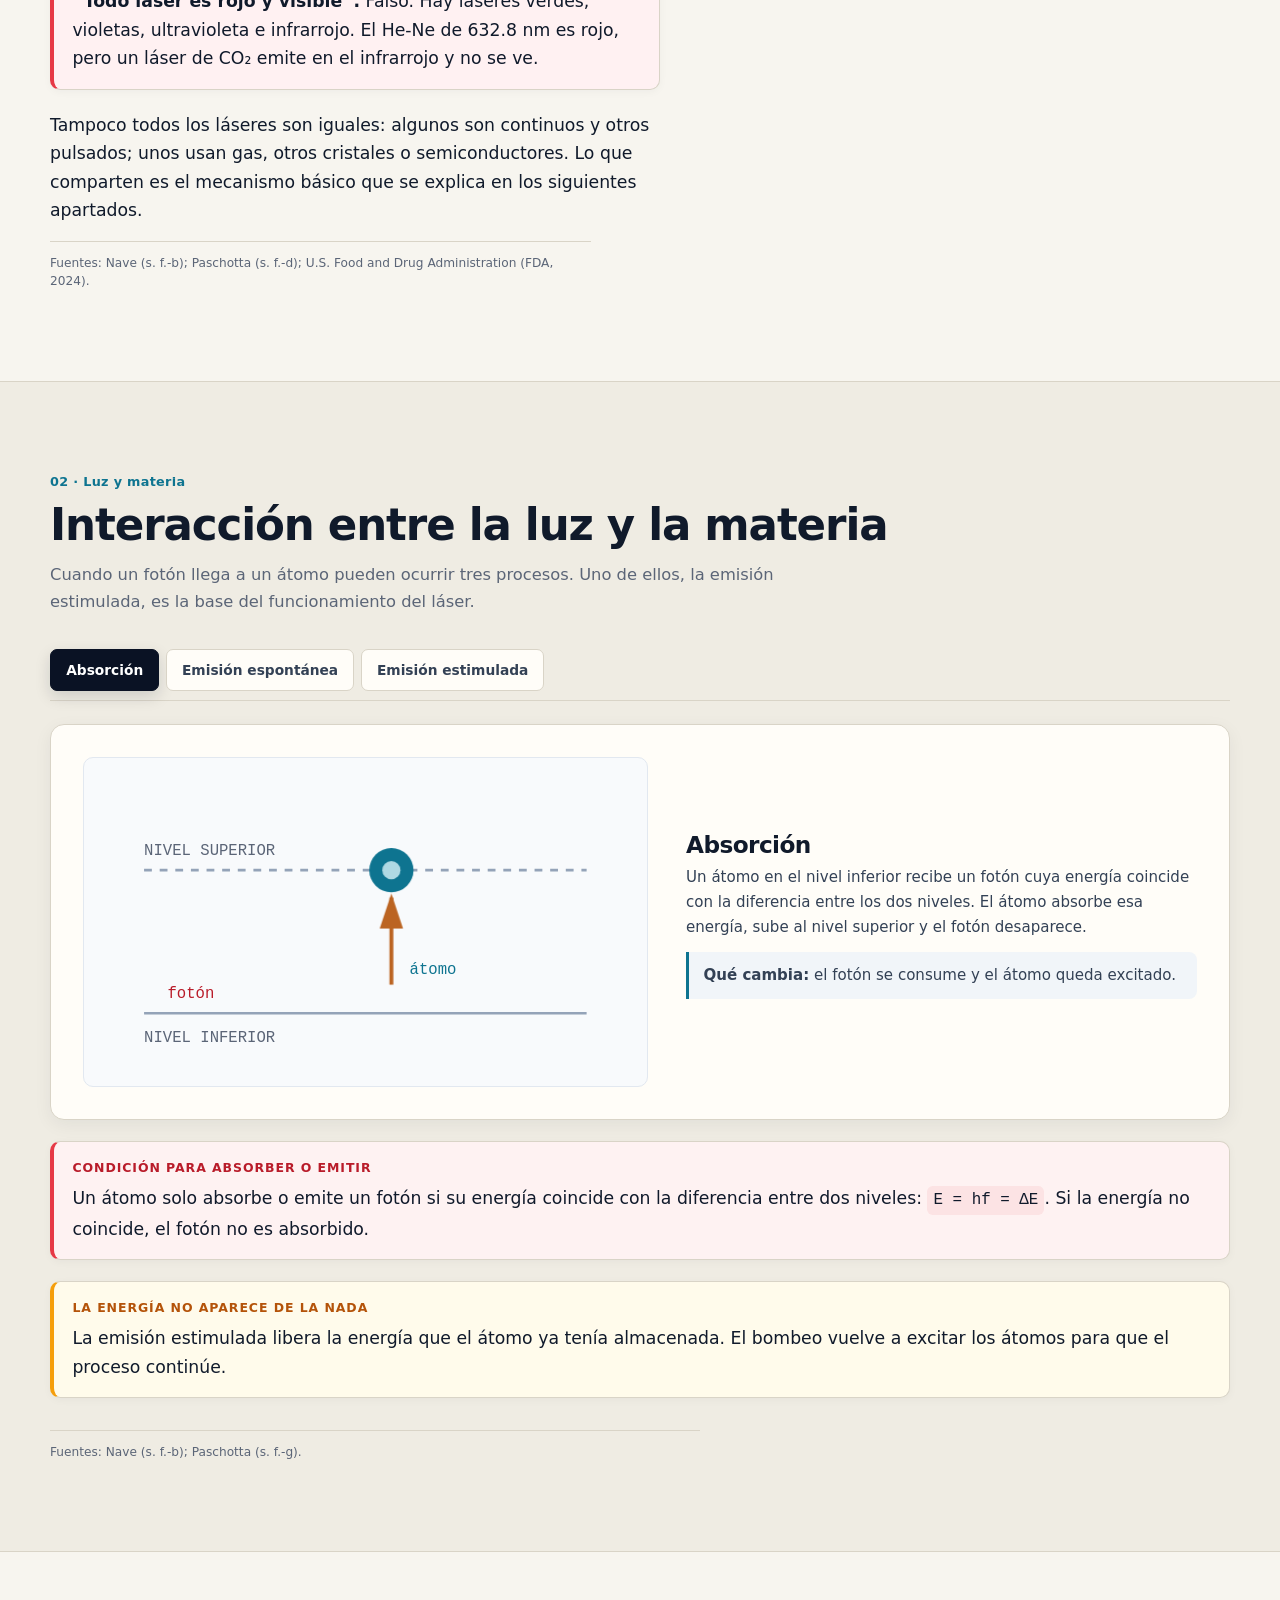
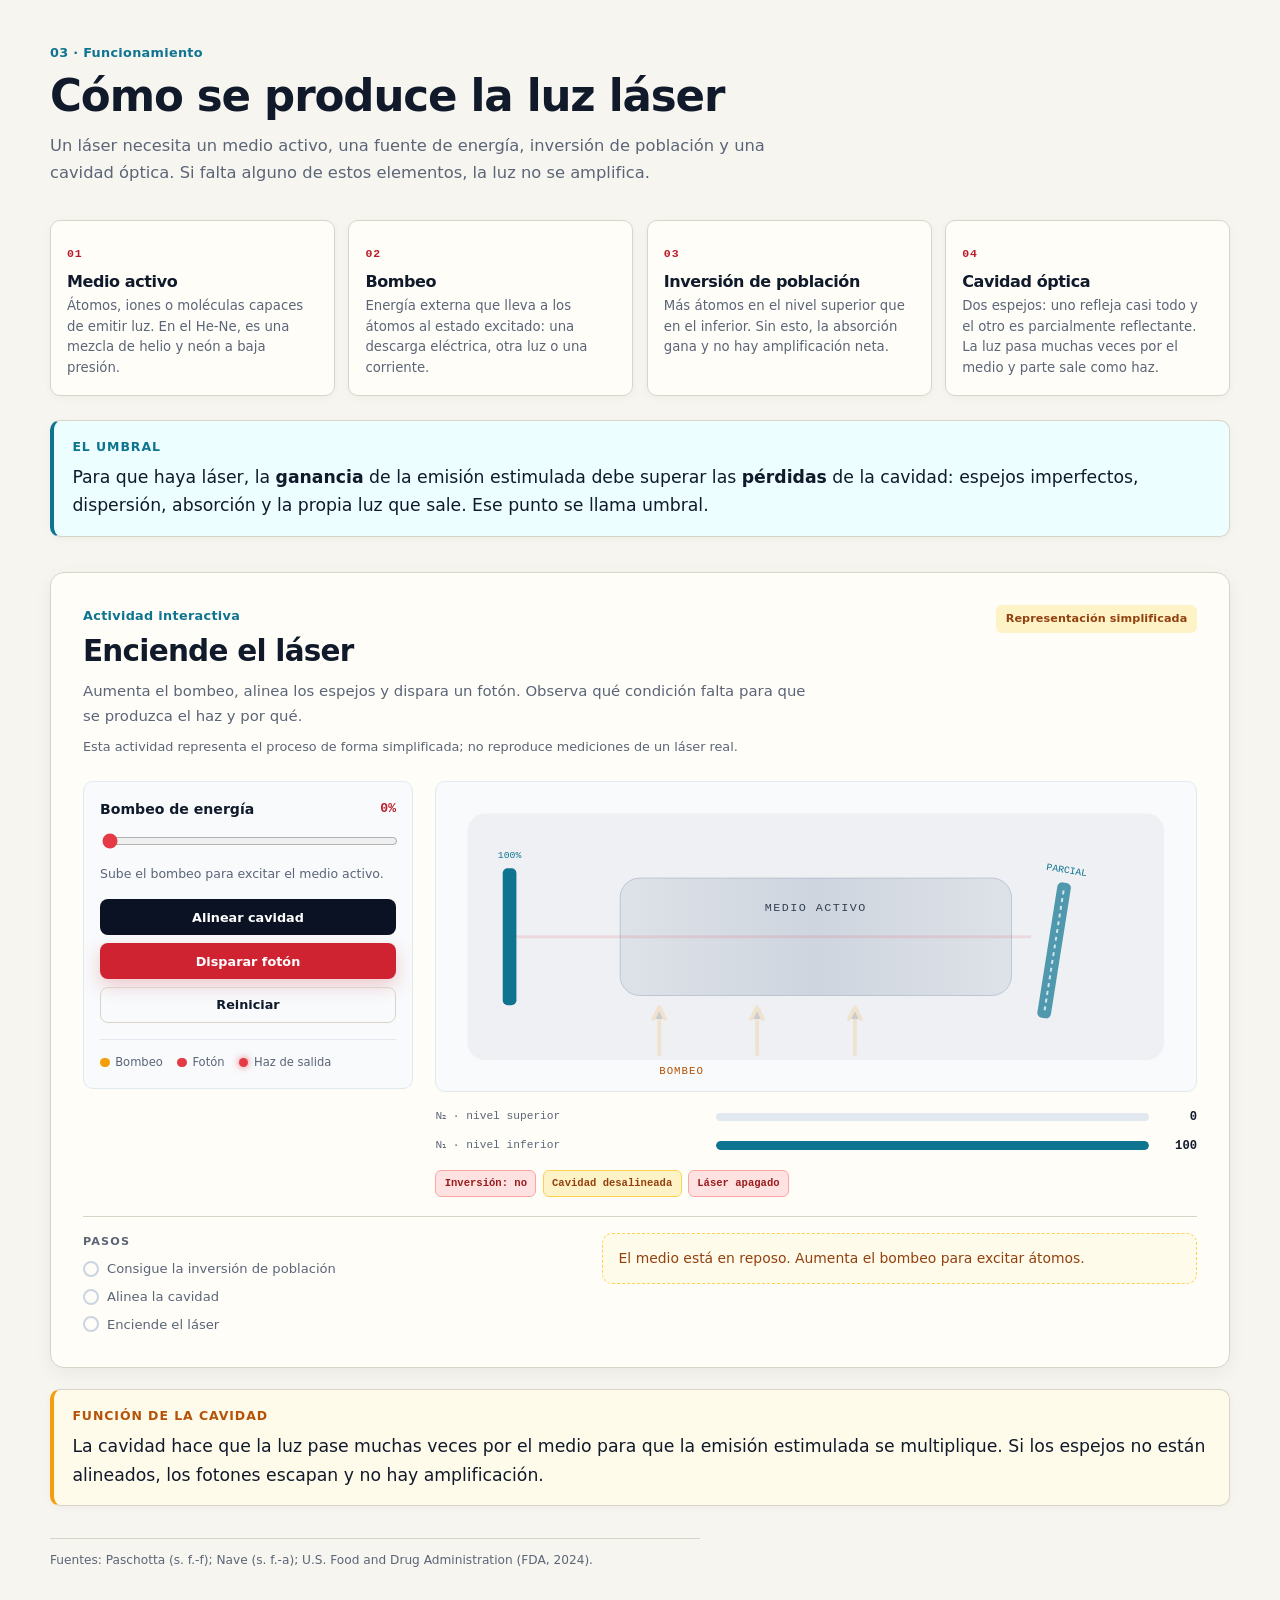
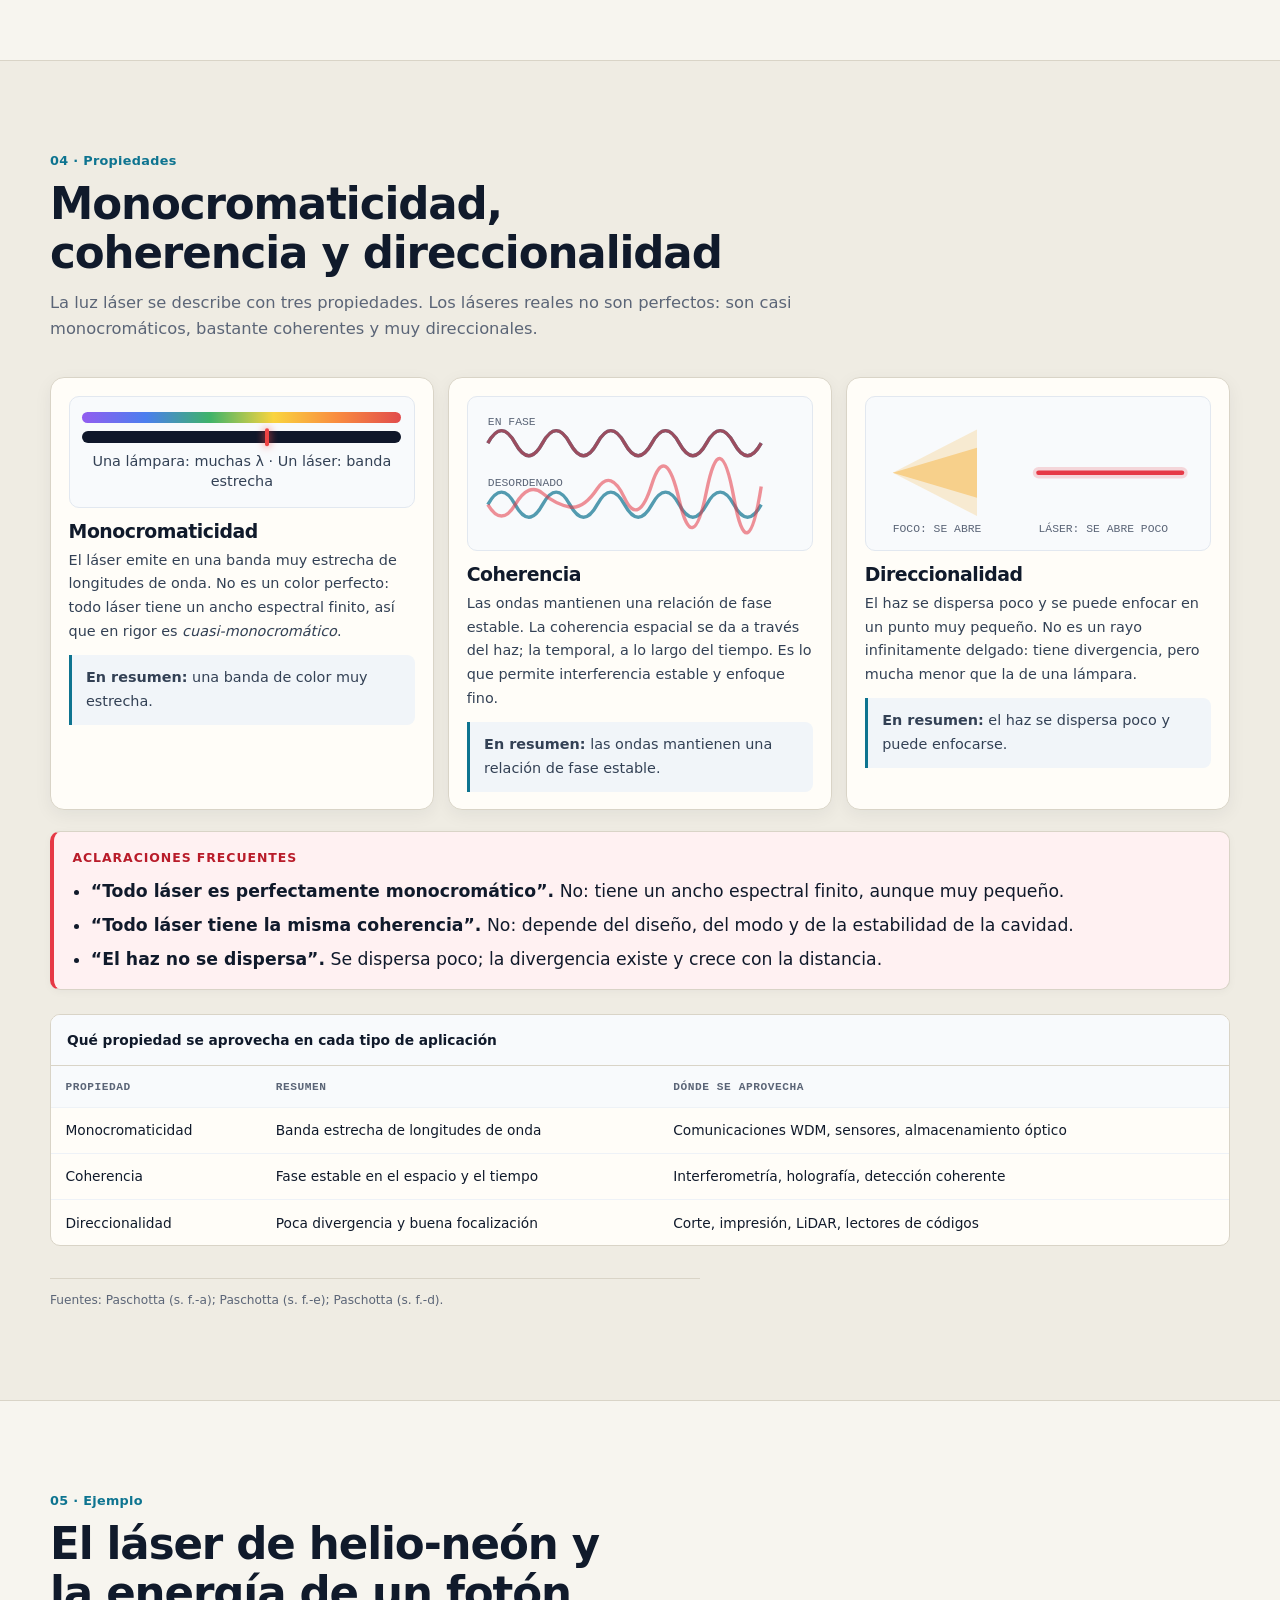
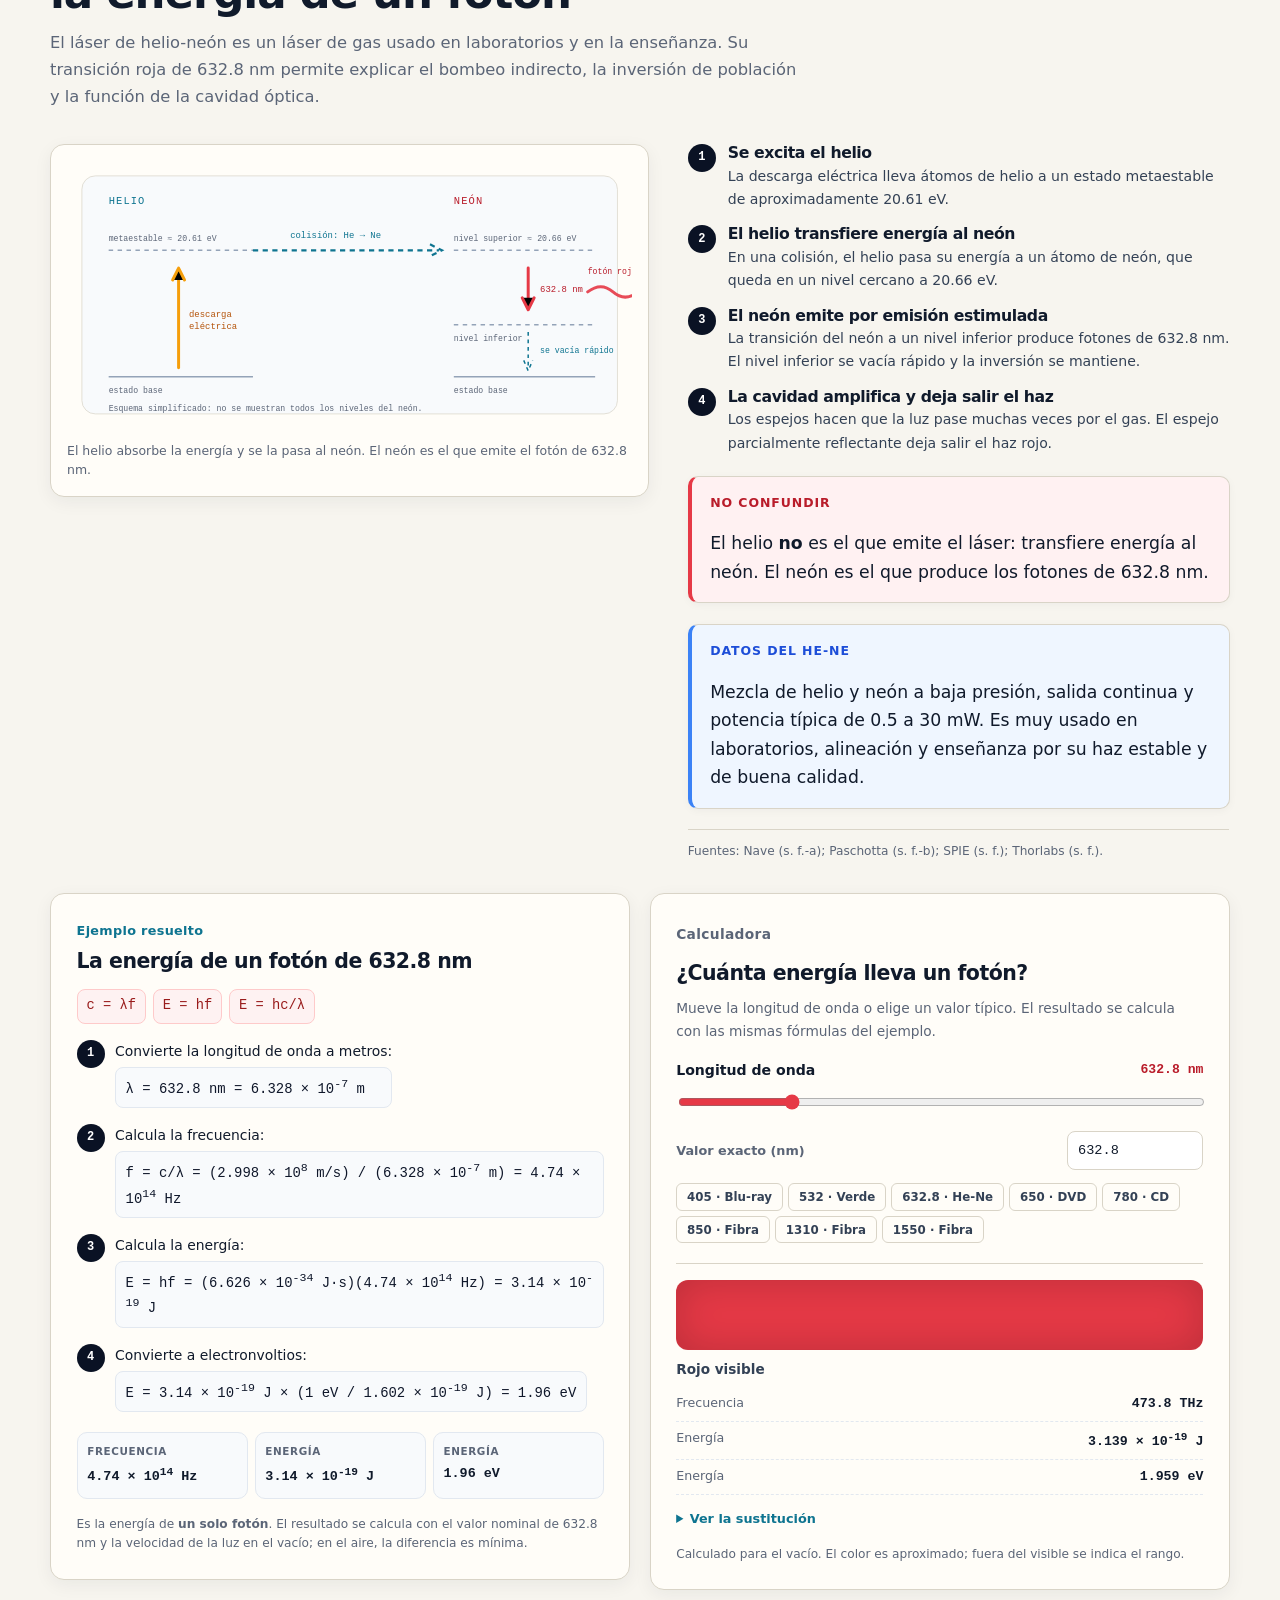
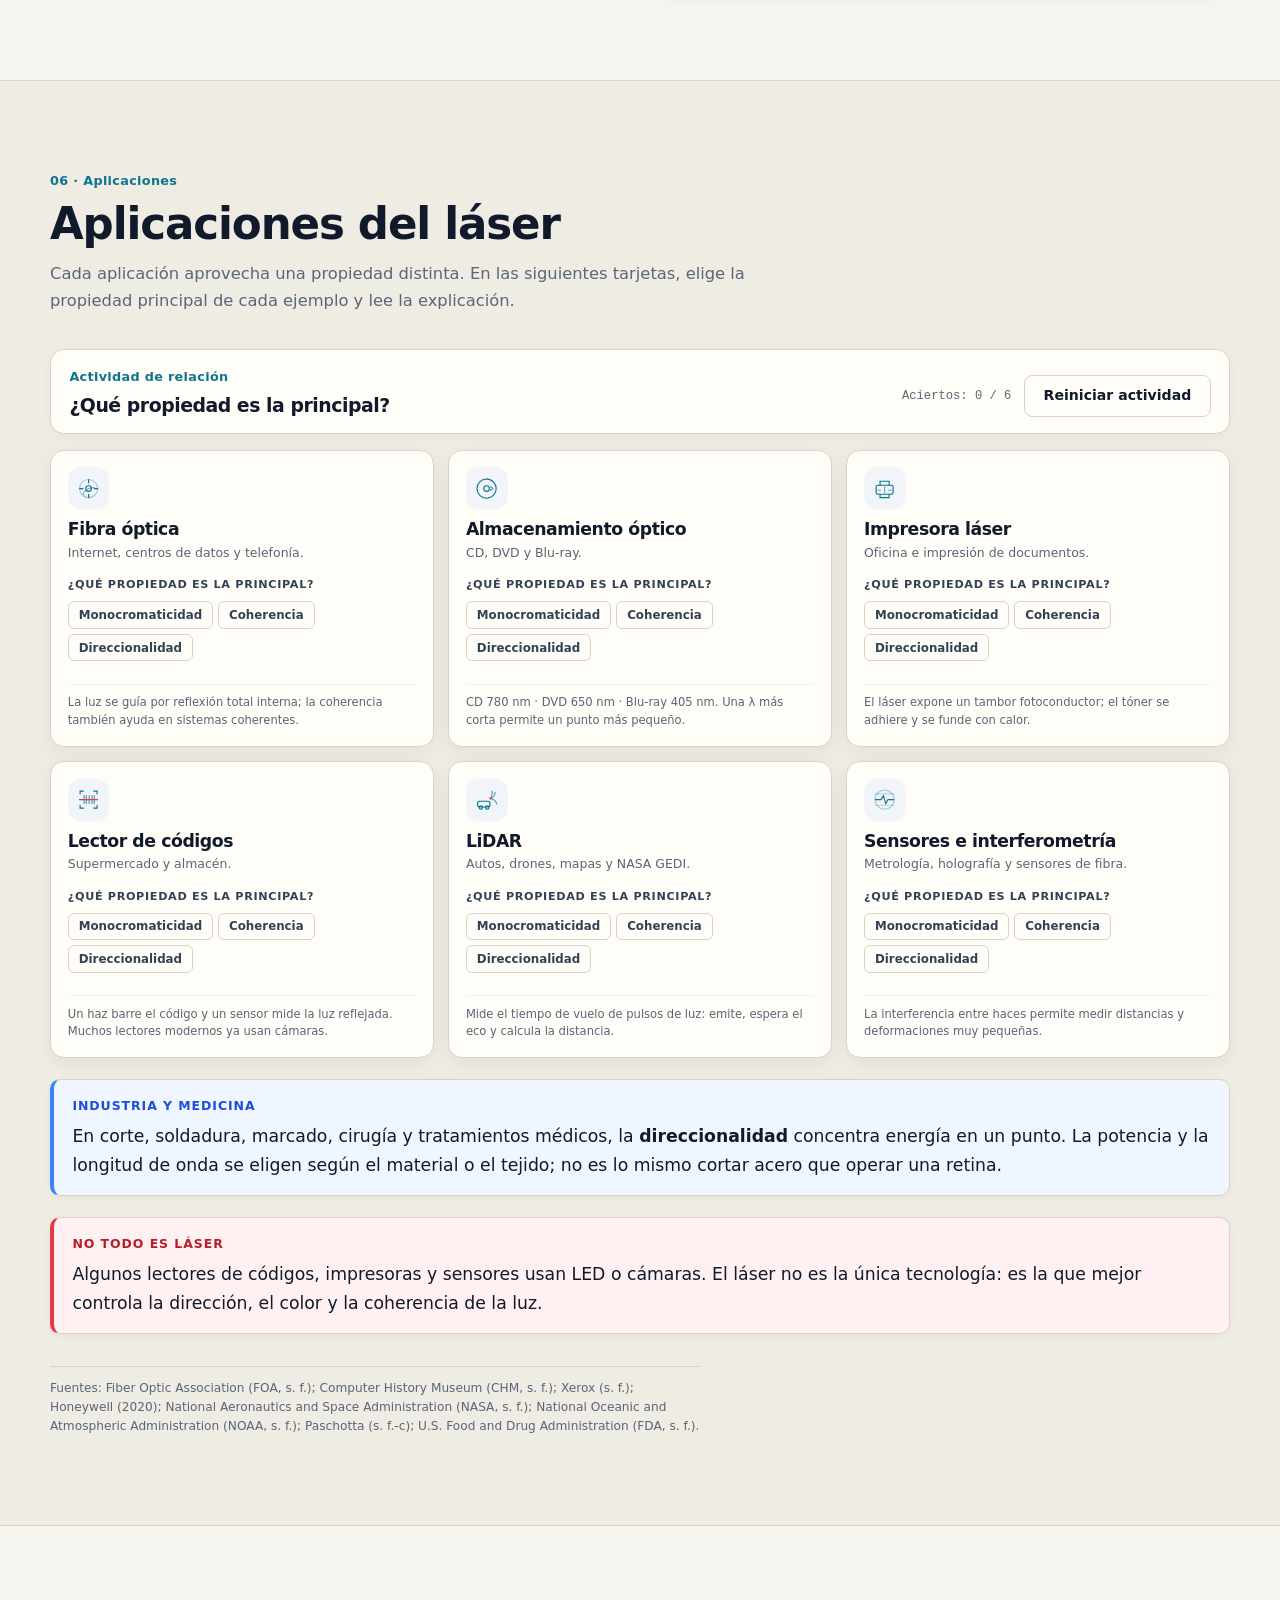
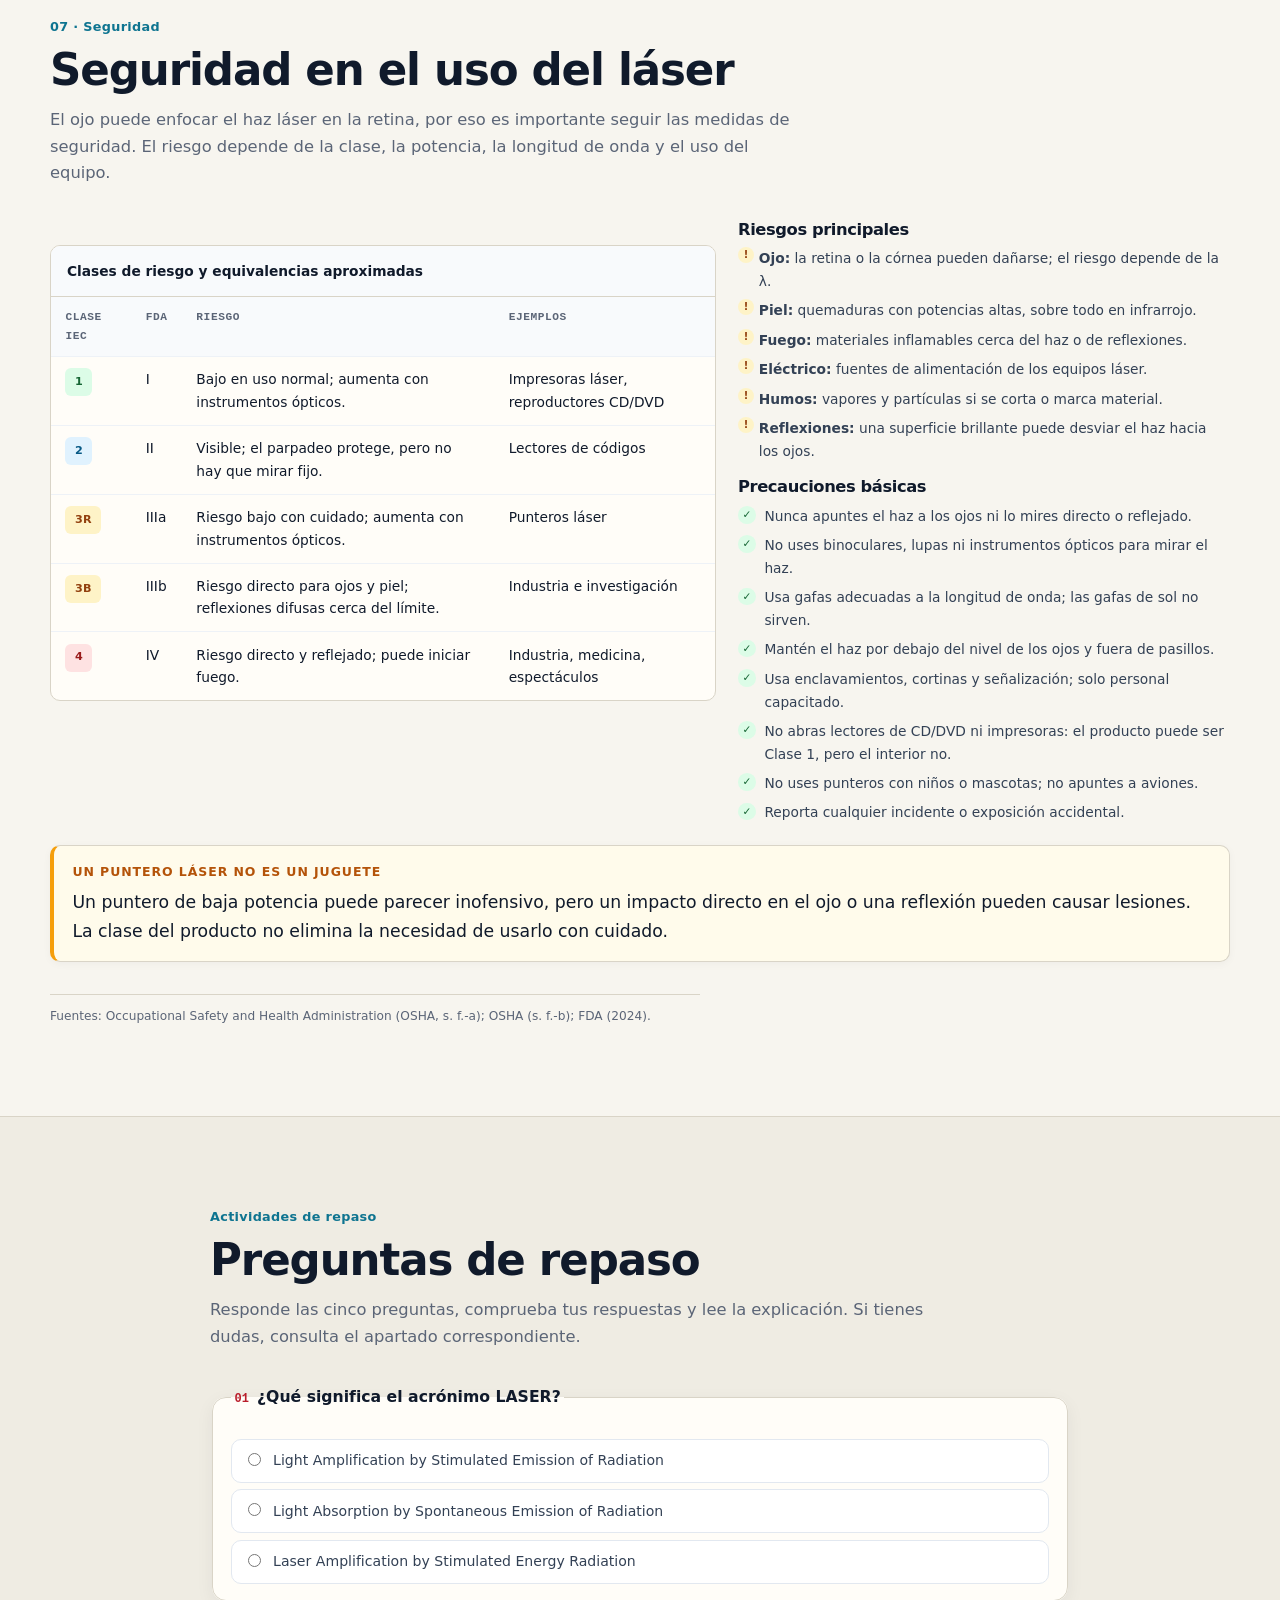
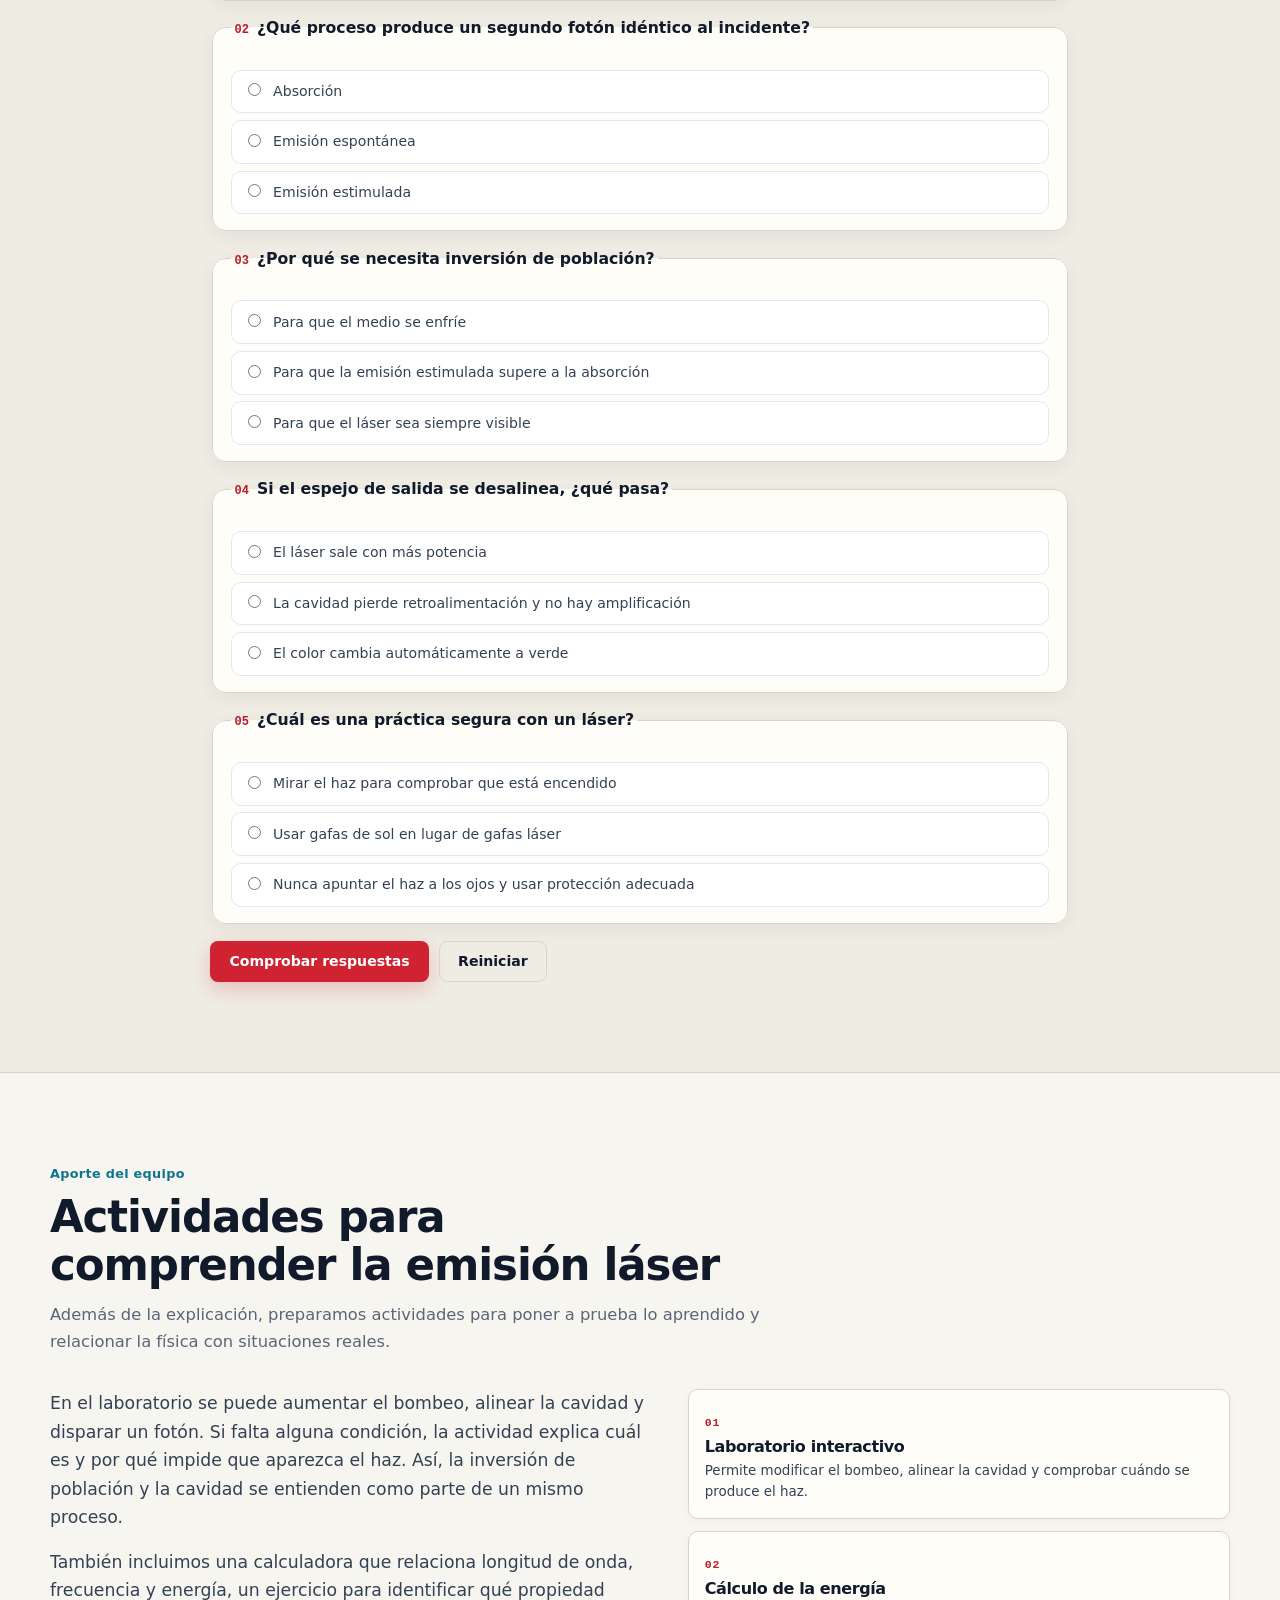
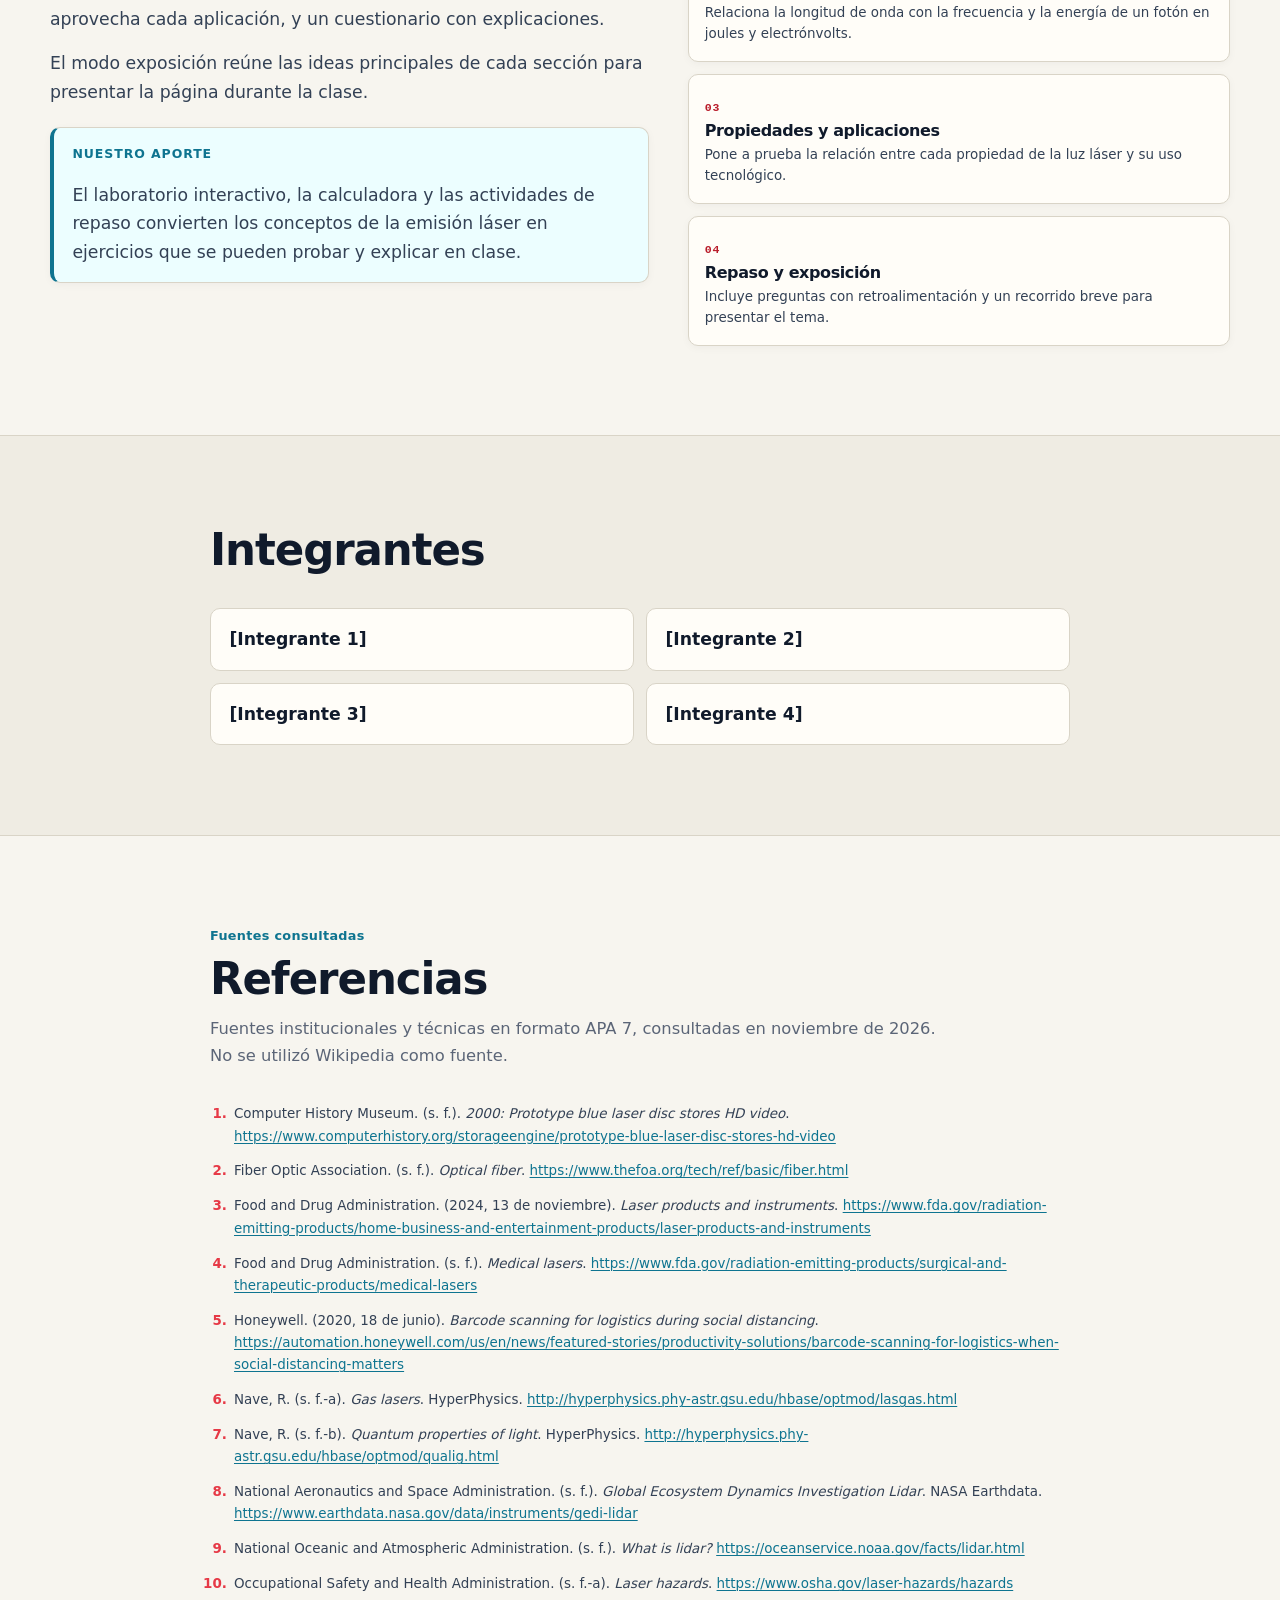
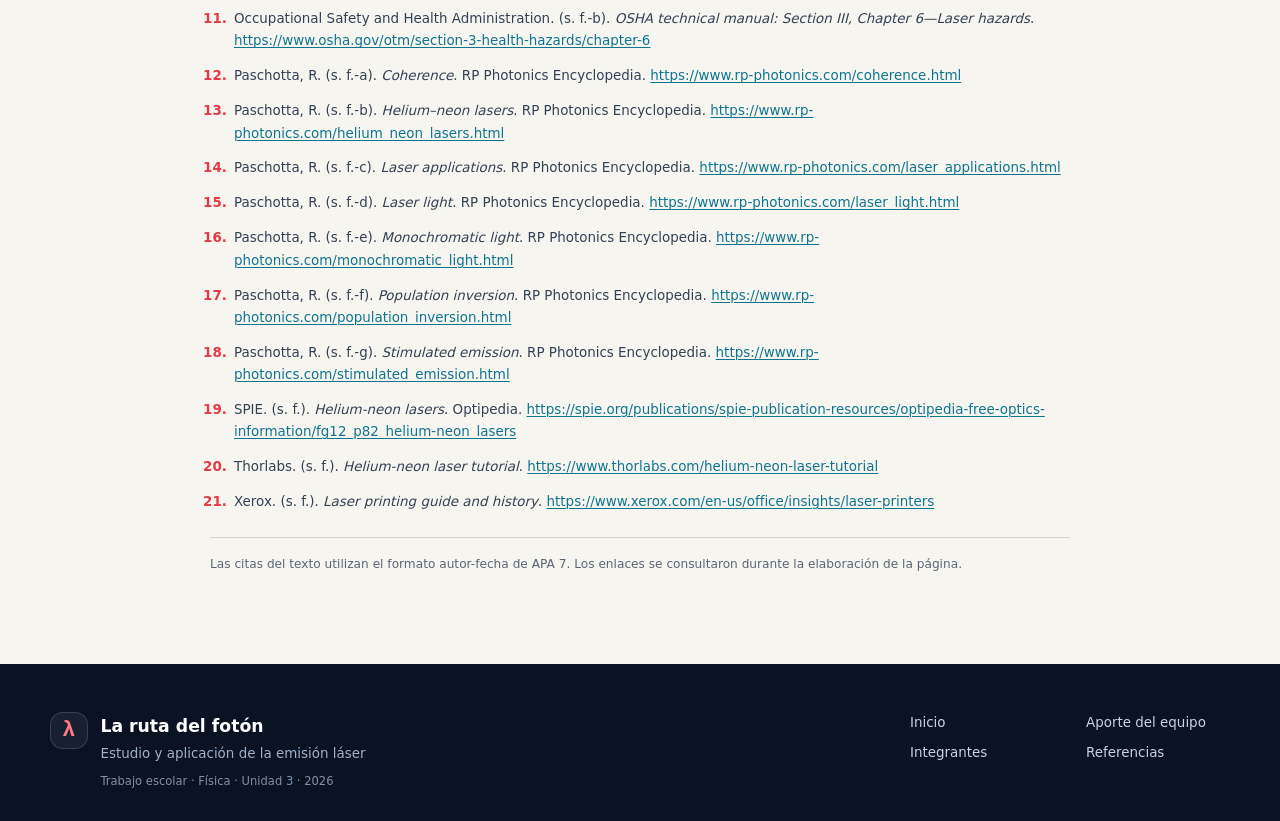
==== commit dfd5c55c: "Página educativa: simplifica la sección de integrantes La sección de integrantes ahora muestra solo " ====
--- a/index.html
+++ b/index.html
@@ -1187,42 +1187,18 @@
     </section>
 
     <section class="section section--tint" id="equipo" aria-labelledby="equipo-title">
-      <div class="container">
+      <div class="container container--narrow">
         <header class="section-head">
-          <p class="section-kicker">Equipo</p>
           <h2 id="equipo-title">Integrantes</h2>
-          <p class="section-lead">
-            Integrantes del equipo y las partes en las que participó cada uno.
-          </p>
         </header>
 
         <!-- EDITAR AQUÍ: reemplaza los cuatro placeholders [Integrante N] por los nombres del equipo. -->
-        <div class="team-grid">
-          <article class="team-card">
-            <span class="team-avatar" aria-hidden="true">1</span>
-            <h3>[Integrante 1]</h3>
-            <p class="team-role">Coordinación y contenido</p>
-            <p class="team-area">Organizó las secciones, revisó el contenido y preparó el guion de exposición.</p>
-          </article>
-          <article class="team-card">
-            <span class="team-avatar" aria-hidden="true">2</span>
-            <h3>[Integrante 2]</h3>
-            <p class="team-role">Fundamentos y ejemplo</p>
-            <p class="team-area">Revisó los procesos físicos, el láser de helio-neón y el cálculo de energía.</p>
-          </article>
-          <article class="team-card">
-            <span class="team-avatar" aria-hidden="true">3</span>
-            <h3>[Integrante 3]</h3>
-            <p class="team-role">Desarrollo e interacción</p>
-            <p class="team-area">Elaboró el laboratorio, la calculadora y las actividades de repaso.</p>
-          </article>
-          <article class="team-card">
-            <span class="team-avatar" aria-hidden="true">4</span>
-            <h3>[Integrante 4]</h3>
-            <p class="team-role">Aplicaciones, seguridad y fuentes</p>
-            <p class="team-area">Revisó las fuentes y preparó las secciones de aplicaciones y seguridad.</p>
-          </article>
-        </div>
+        <ul class="team-names">
+          <li>[Integrante 1]</li>
+          <li>[Integrante 2]</li>
+          <li>[Integrante 3]</li>
+          <li>[Integrante 4]</li>
+        </ul>
       </div>
     </section>
 
--- a/css/styles.css
+++ b/css/styles.css
@@ -2122,52 +2122,22 @@
   letter-spacing: 0.08em;
 }
 
-.team-grid {
-  display: grid;
-  grid-template-columns: repeat(4, 1fr);
-  gap: 0.9rem;
-}
-
-.team-card {
-  padding: 1.1rem;
+.team-names {
+  display: grid;
+  grid-template-columns: repeat(2, minmax(0, 1fr));
+  gap: 0.75rem;
+  margin: 0;
+  padding: 0;
+  list-style: none;
+}
+
+.team-names li {
+  padding: 1rem 1.15rem;
   background: var(--surface);
   border: 1px solid var(--line);
-  border-radius: var(--radius);
-  box-shadow: var(--shadow);
-}
-
-.team-avatar {
-  display: grid;
-  place-items: center;
-  width: 2.35rem;
-  height: 2.35rem;
-  margin-bottom: 0.7rem;
-  background: var(--navy);
-  border-radius: 50%;
-  color: var(--white);
-  font-family: var(--font-mono);
-  font-weight: 800;
-}
-
-.team-card h3 {
-  margin: 0 0 0.2rem;
-  font-size: 1rem;
-}
-
-.team-role {
-  margin: 0 0 0.5rem;
-  color: var(--laser-deep);
-  font-size: 0.7rem;
-  font-weight: 800;
-  letter-spacing: 0.055em;
-  text-transform: uppercase;
-}
-
-.team-area {
-  margin: 0;
-  color: var(--ink-soft);
-  font-size: 0.8rem;
-  line-height: 1.5;
+  border-radius: var(--radius-sm);
+  color: var(--ink);
+  font-weight: 700;
 }
 
 /* ---------- Referencias ---------- */
@@ -2595,10 +2565,6 @@
     grid-template-columns: repeat(2, 1fr);
   }
 
-  .team-grid {
-    grid-template-columns: repeat(2, 1fr);
-  }
-
   .lab-grid {
     grid-template-columns: 1fr;
   }
@@ -2655,7 +2621,7 @@
   .ingredient-grid,
   .property-grid,
   .app-grid,
-  .team-grid {
+  .team-names {
     grid-template-columns: 1fr;
   }
 
@@ -2879,14 +2845,13 @@
   .ingredient-grid,
   .property-grid,
   .app-grid,
-  .team-grid {
+  .team-names {
     grid-template-columns: repeat(2, 1fr);
   }
 
   .ingredient-card,
   .property-card,
   .app-card,
-  .team-card,
   .figure,
   .lab,
   .worked-example,
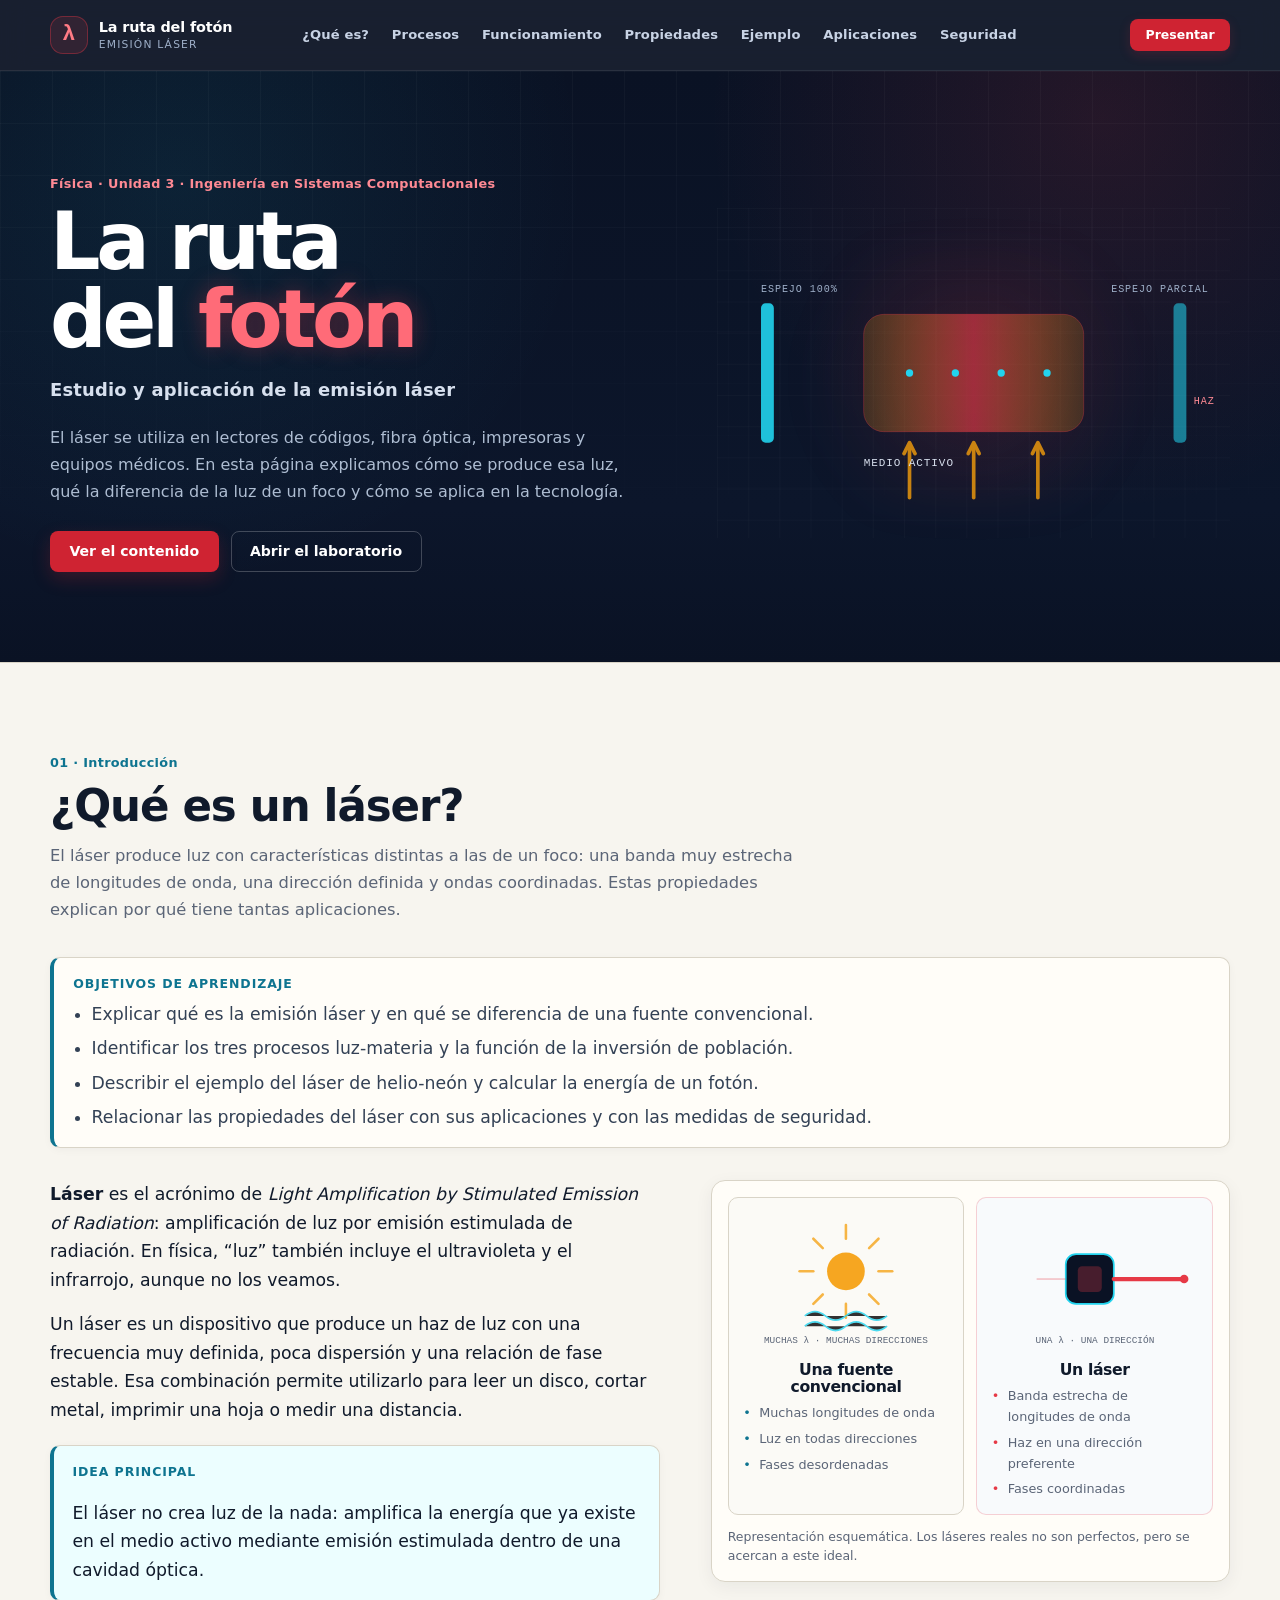
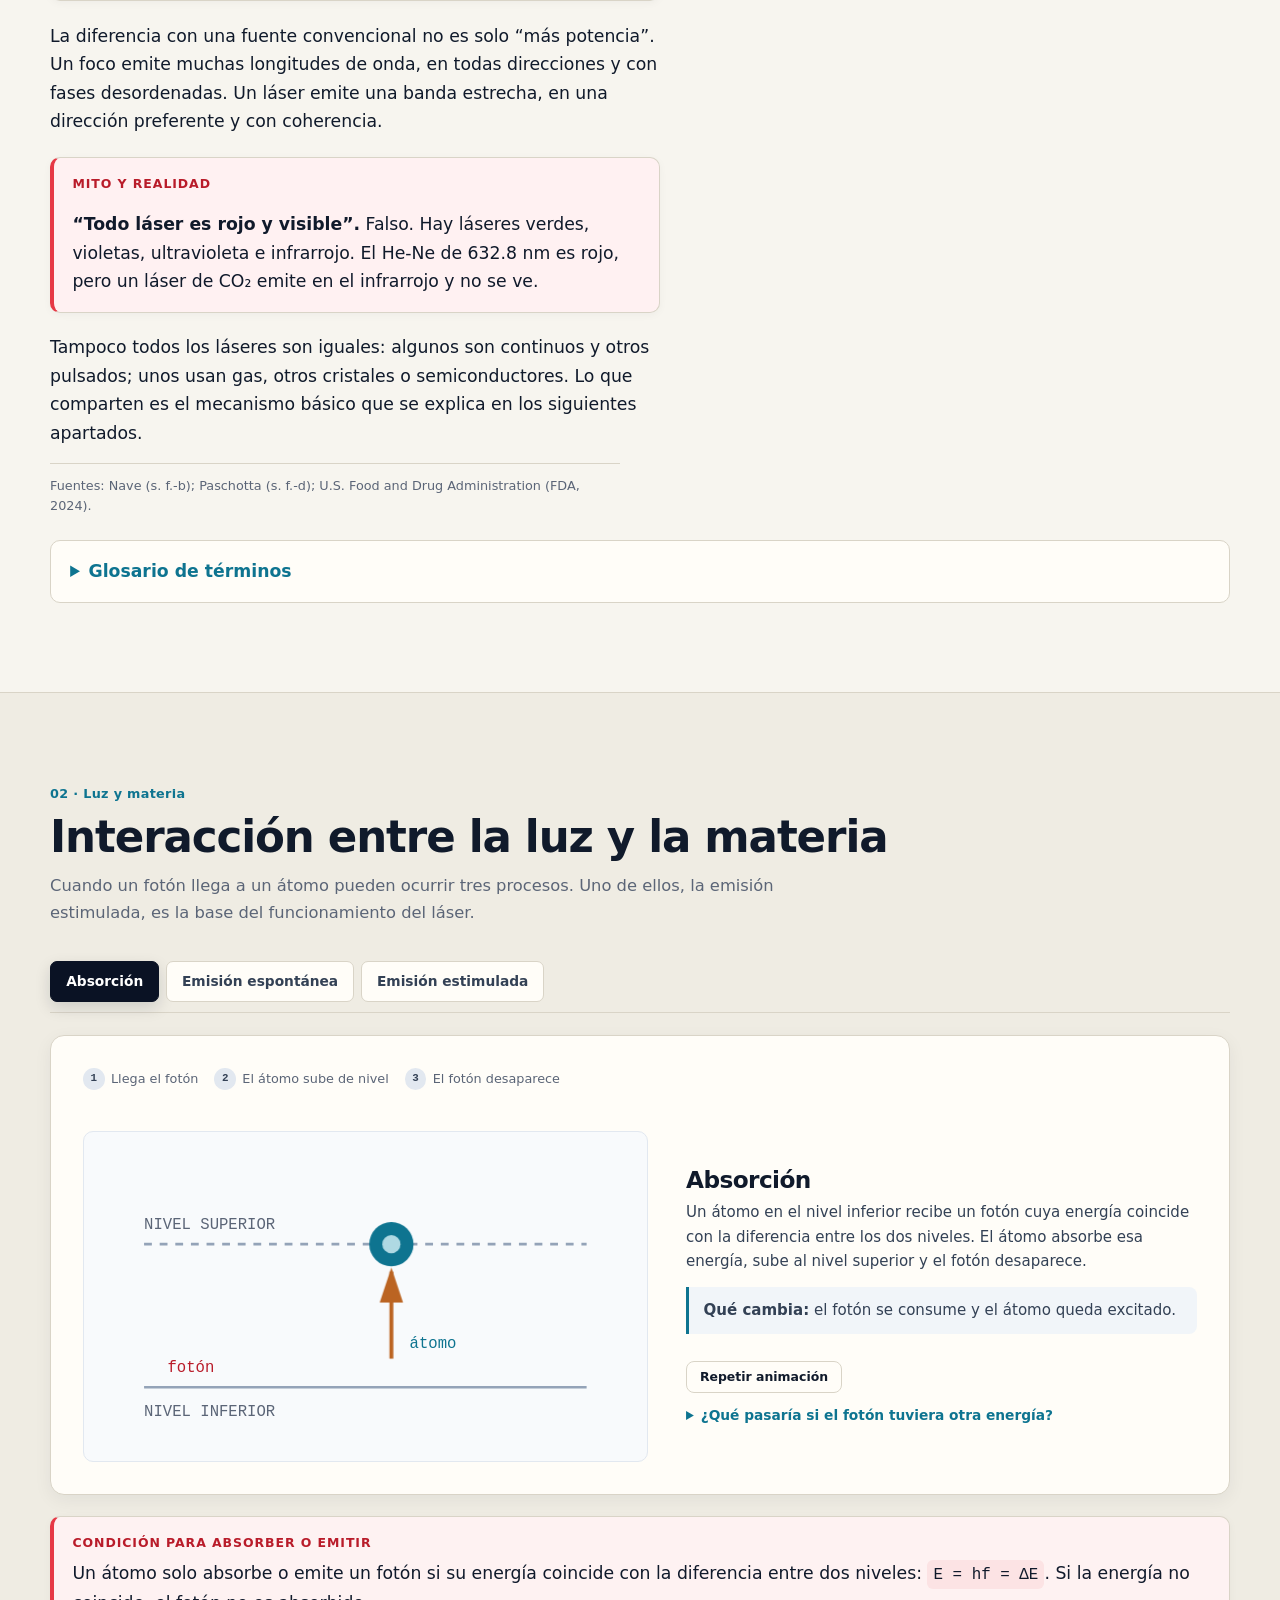
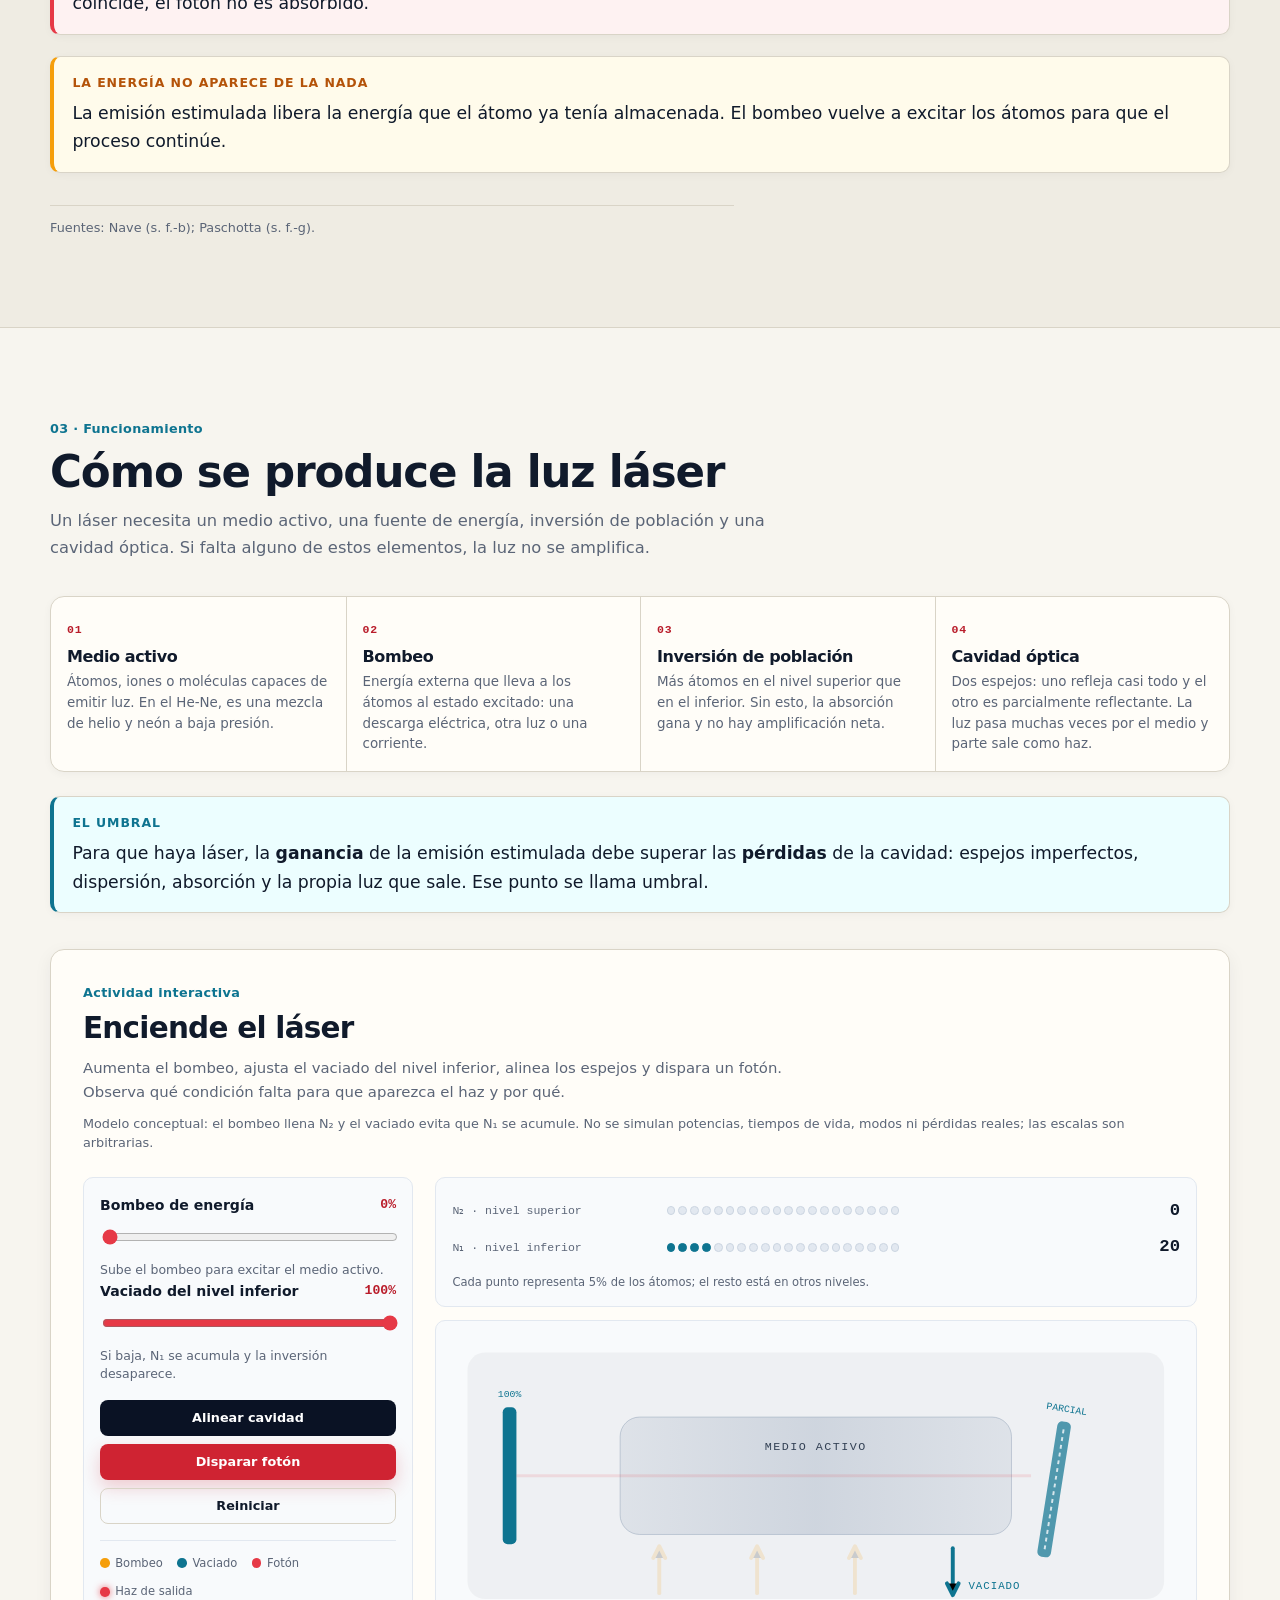
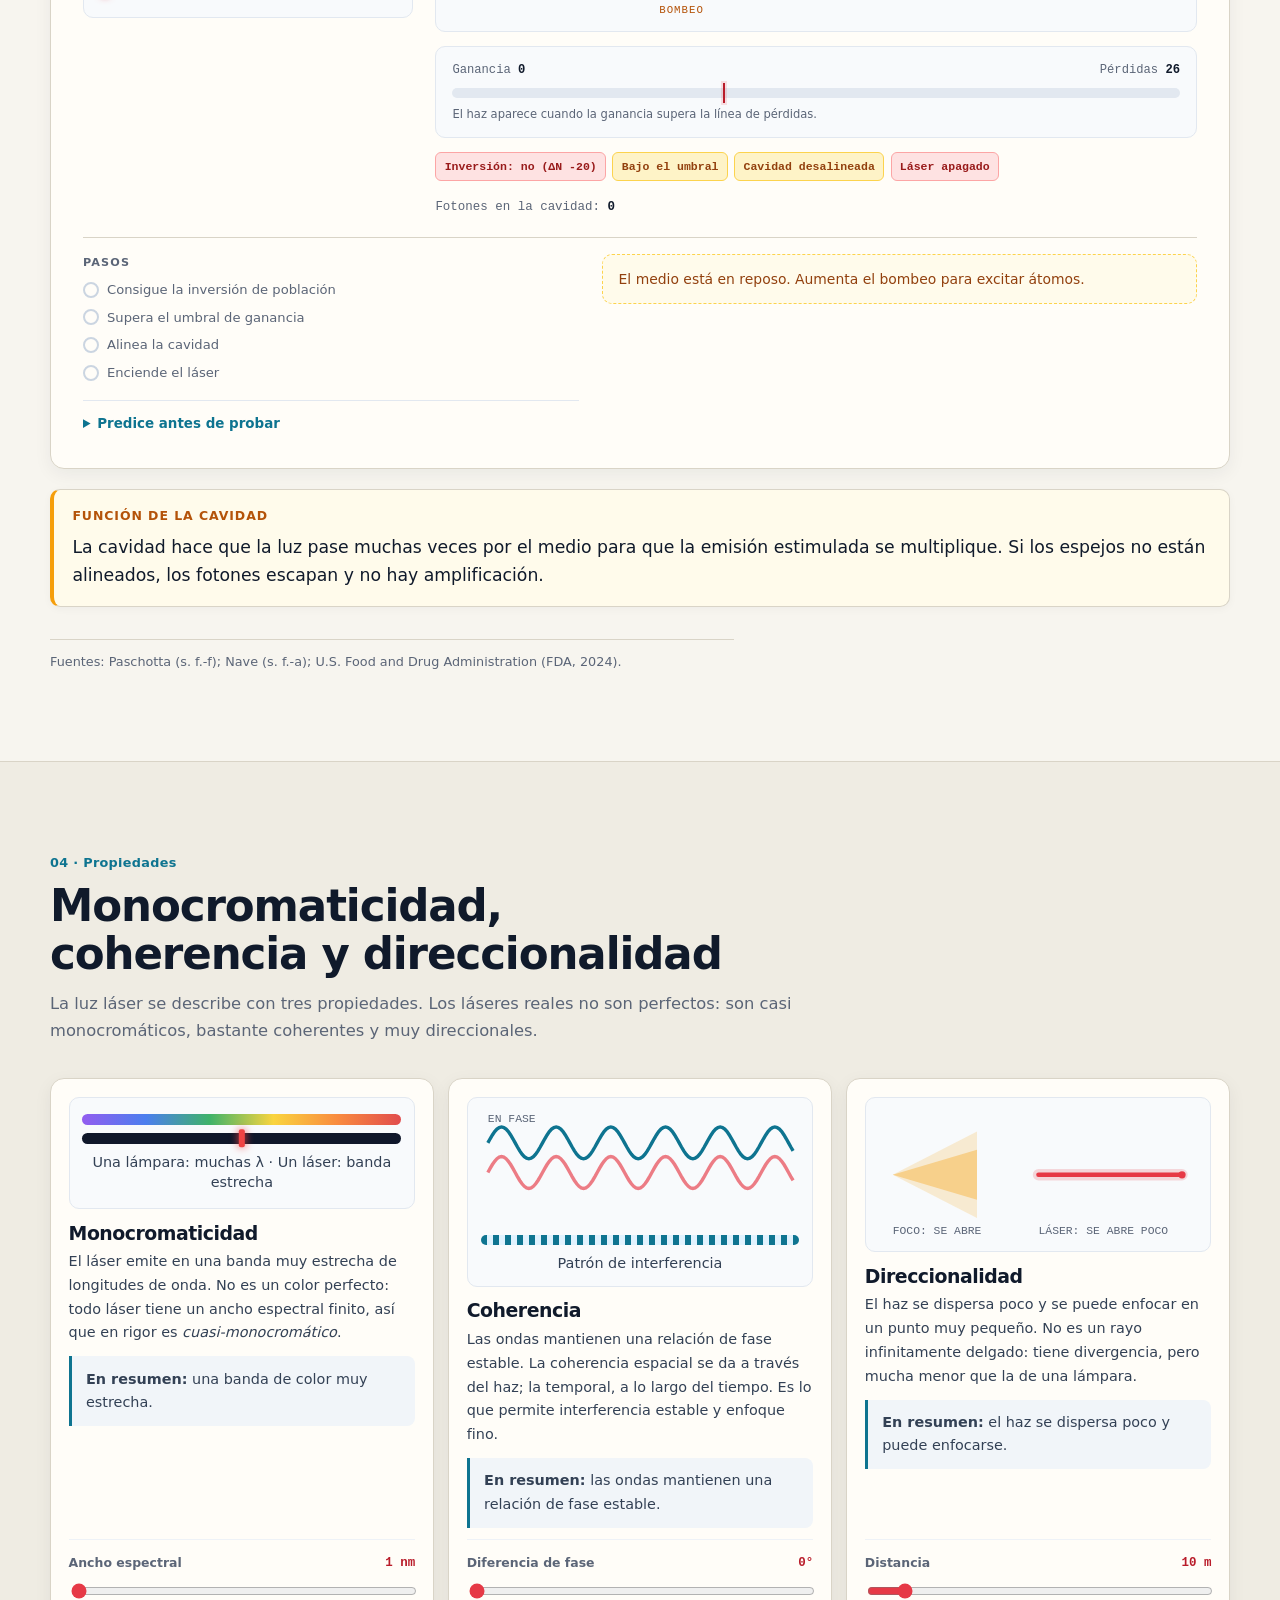
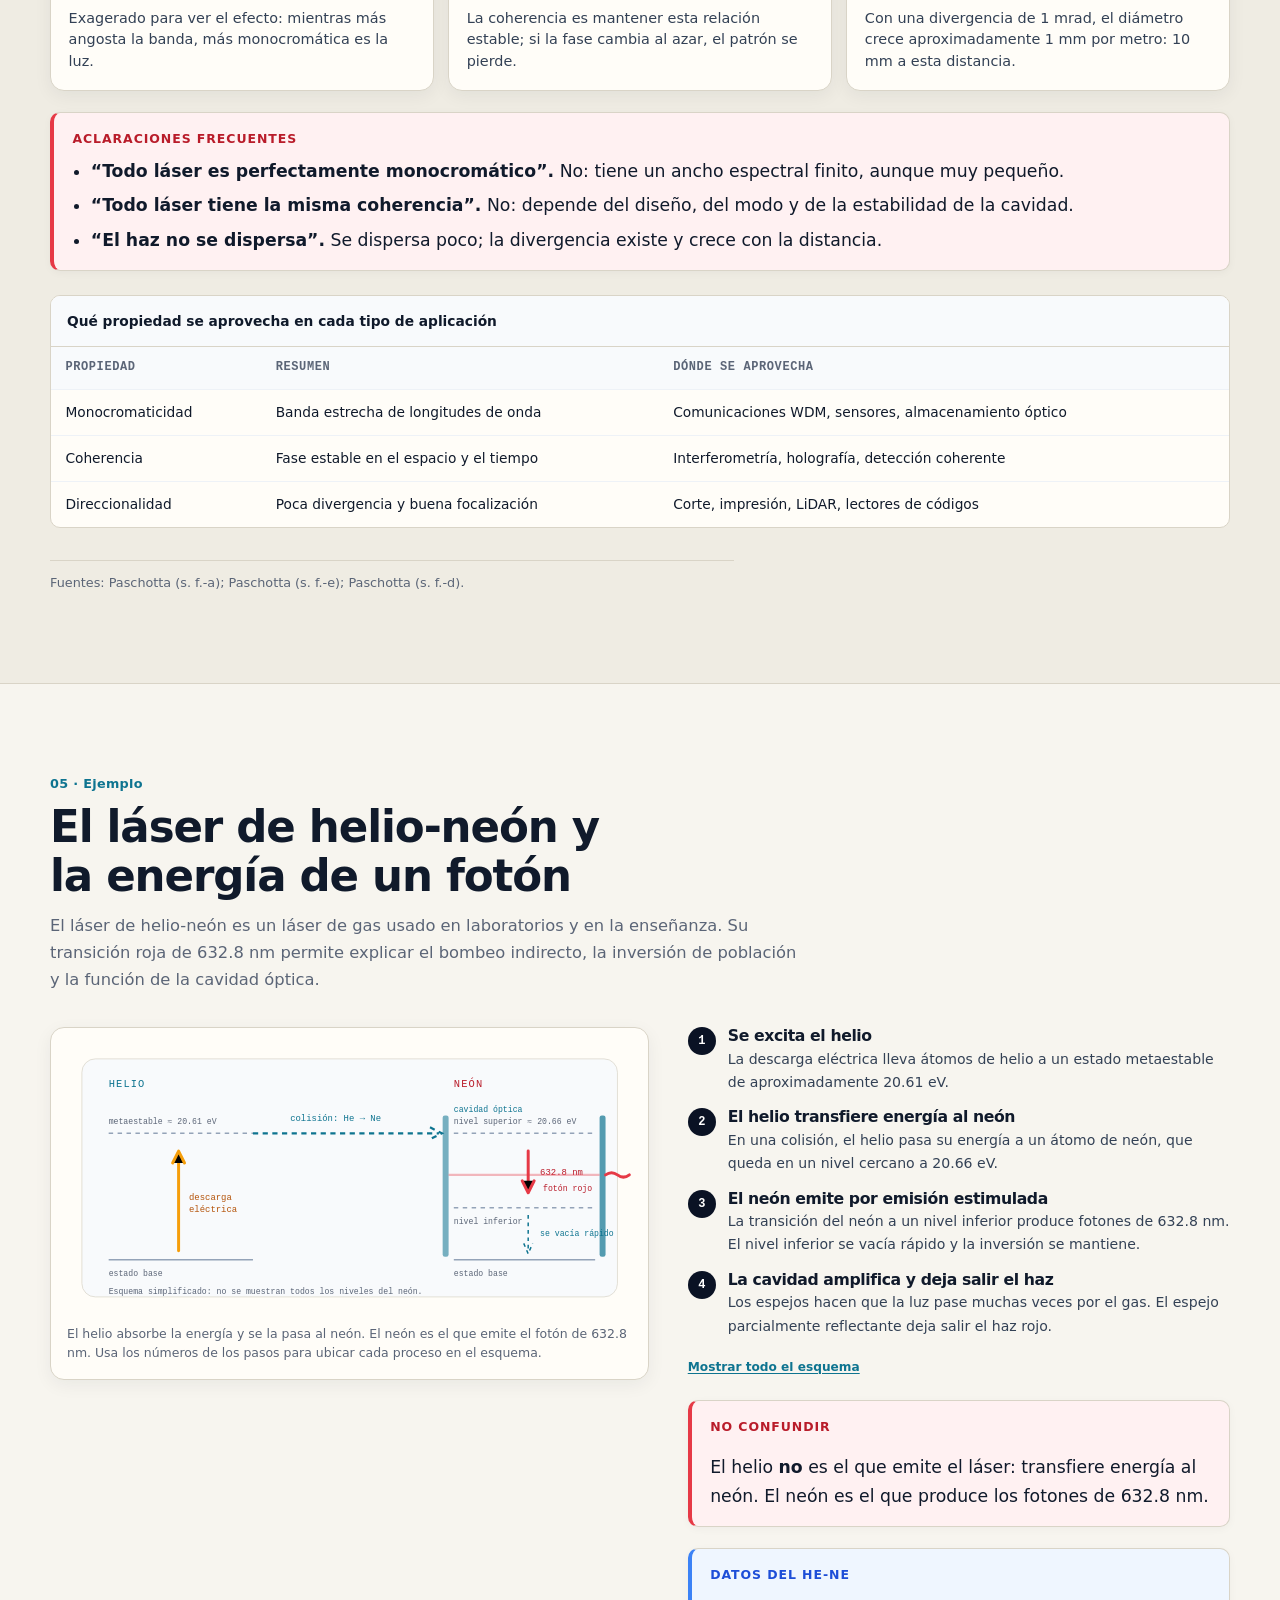
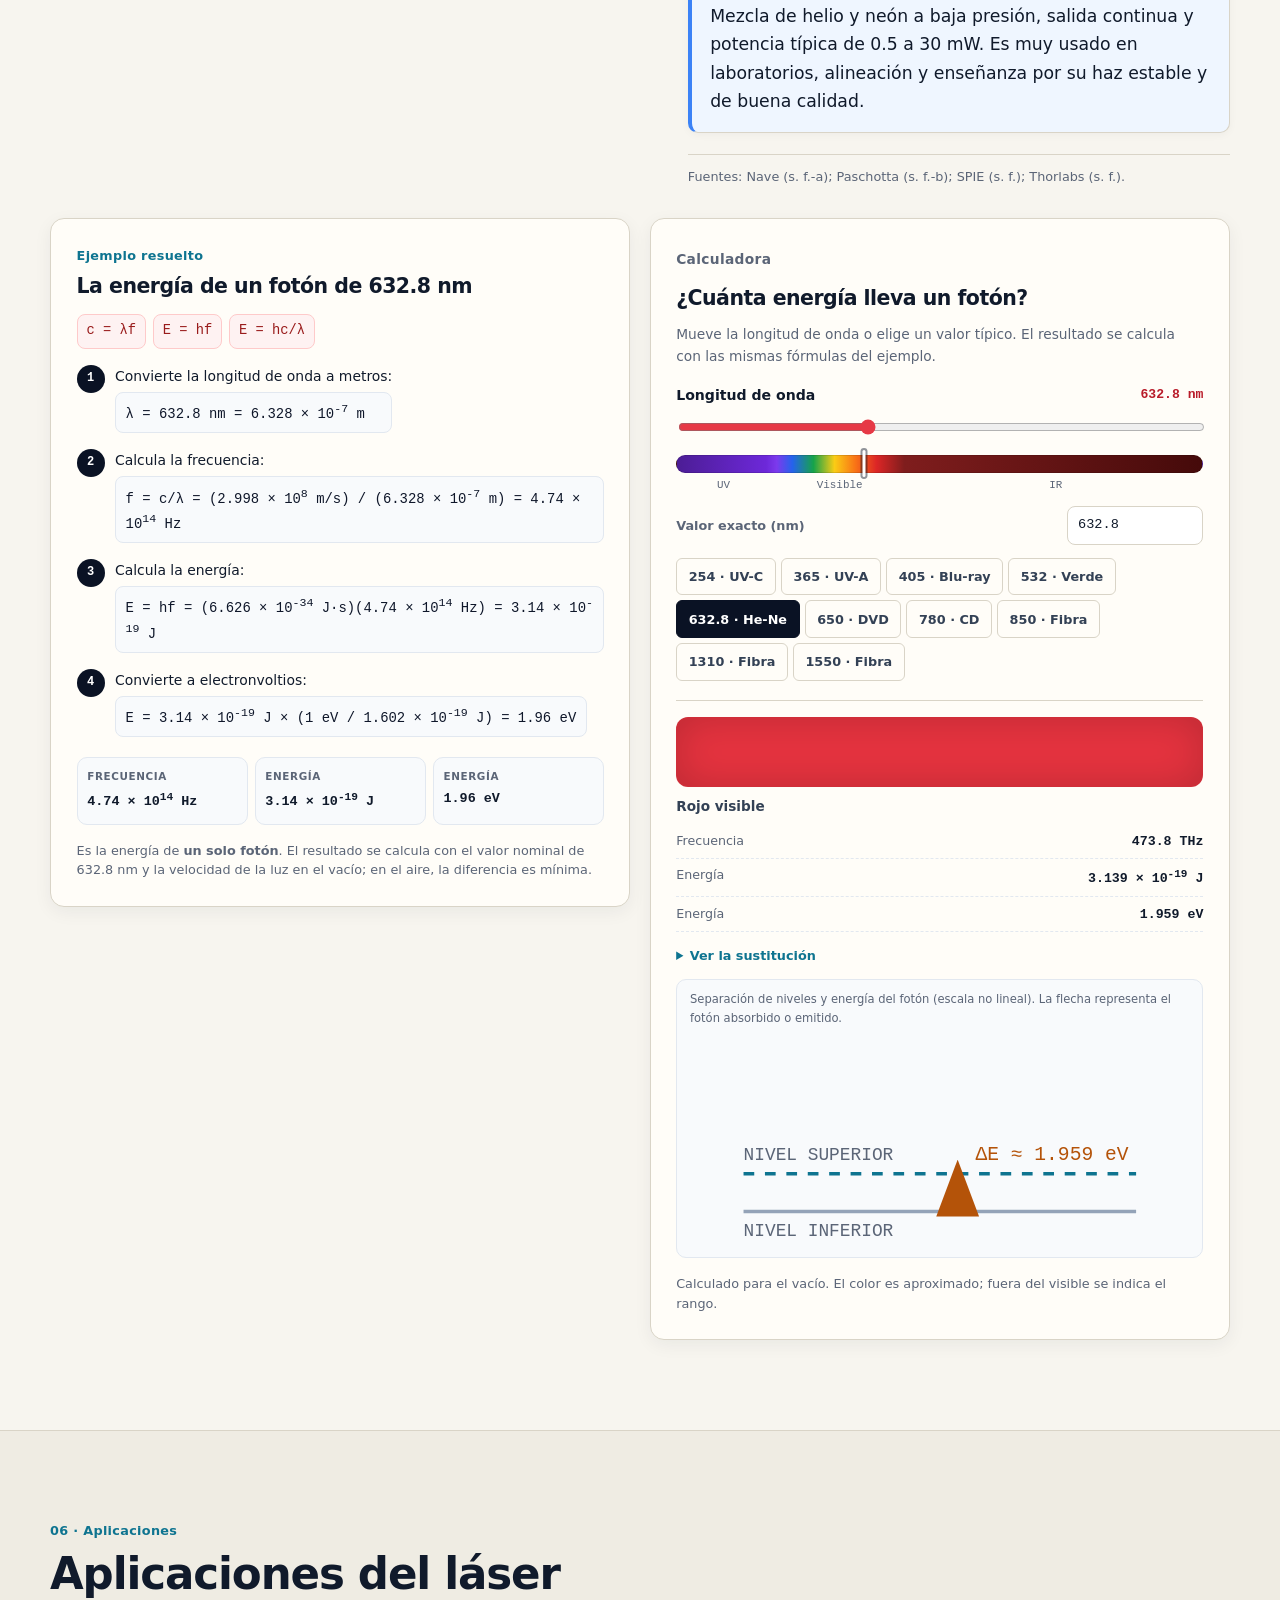
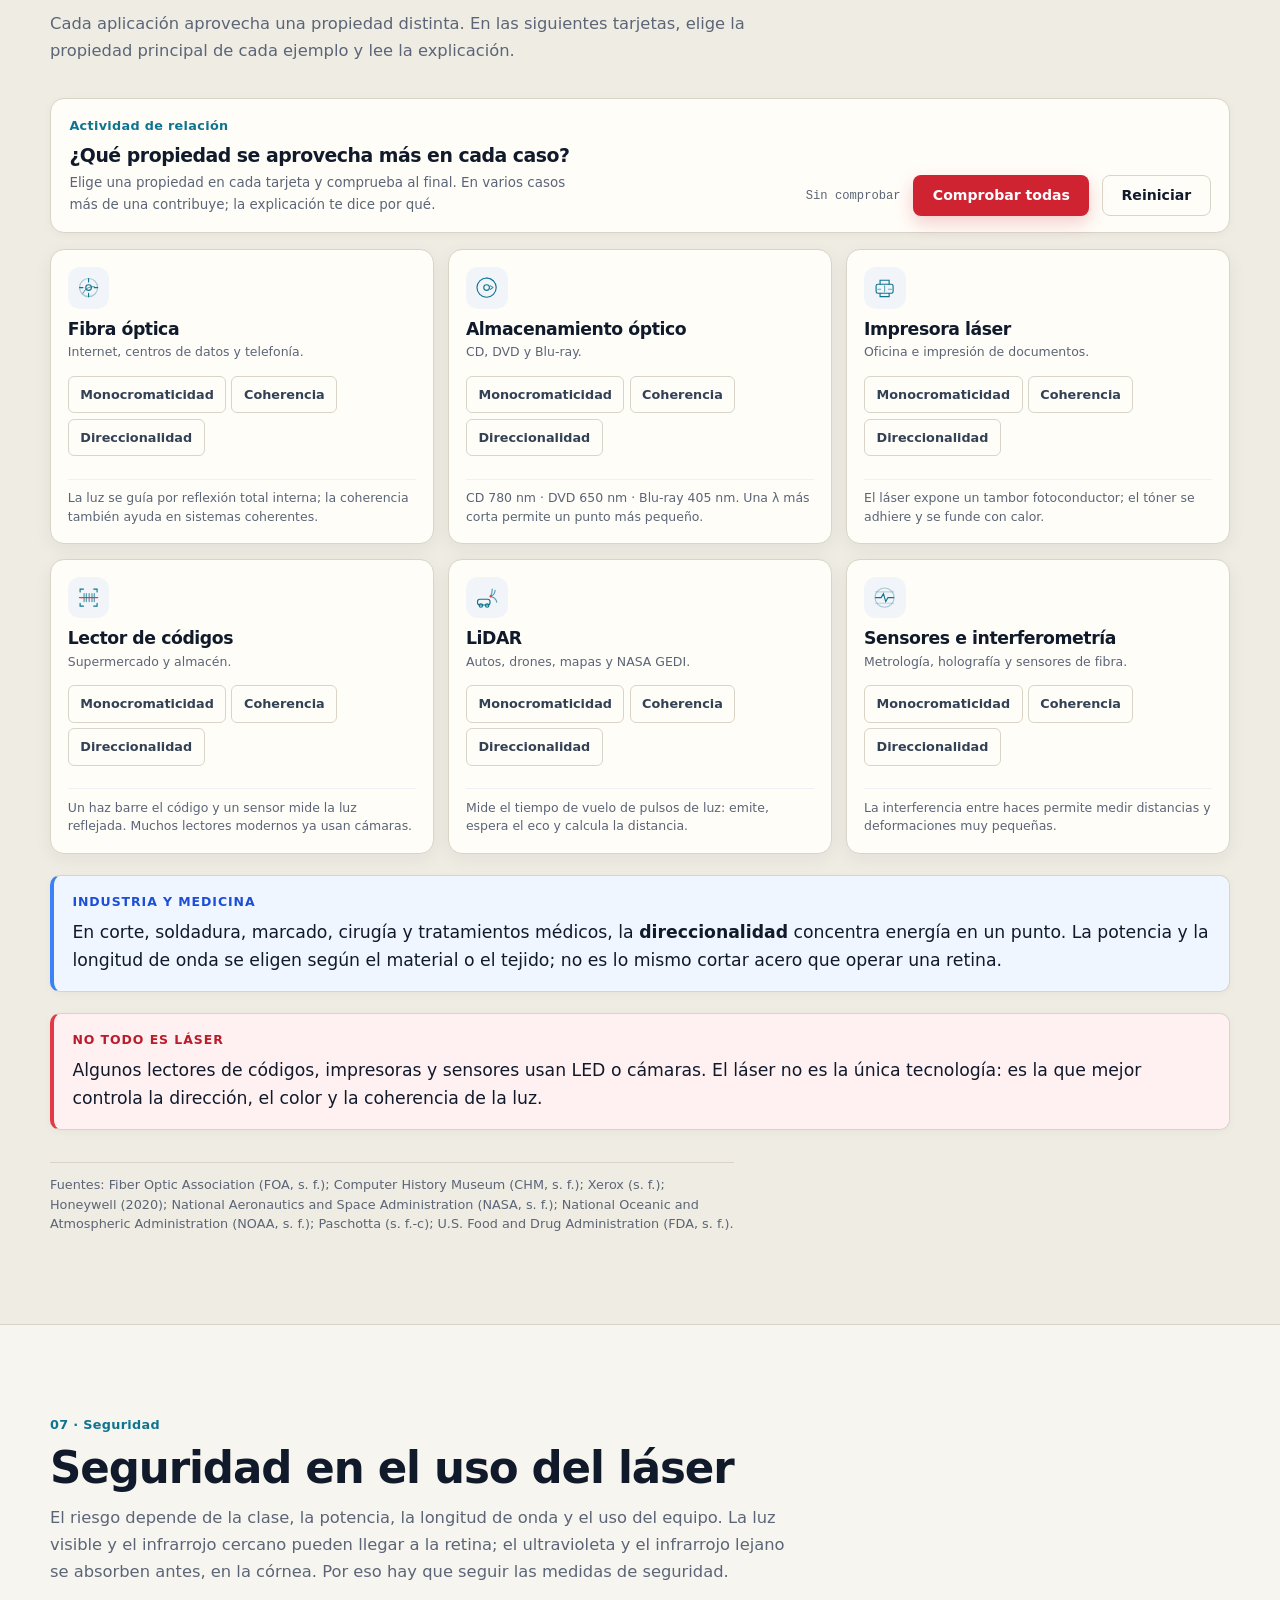
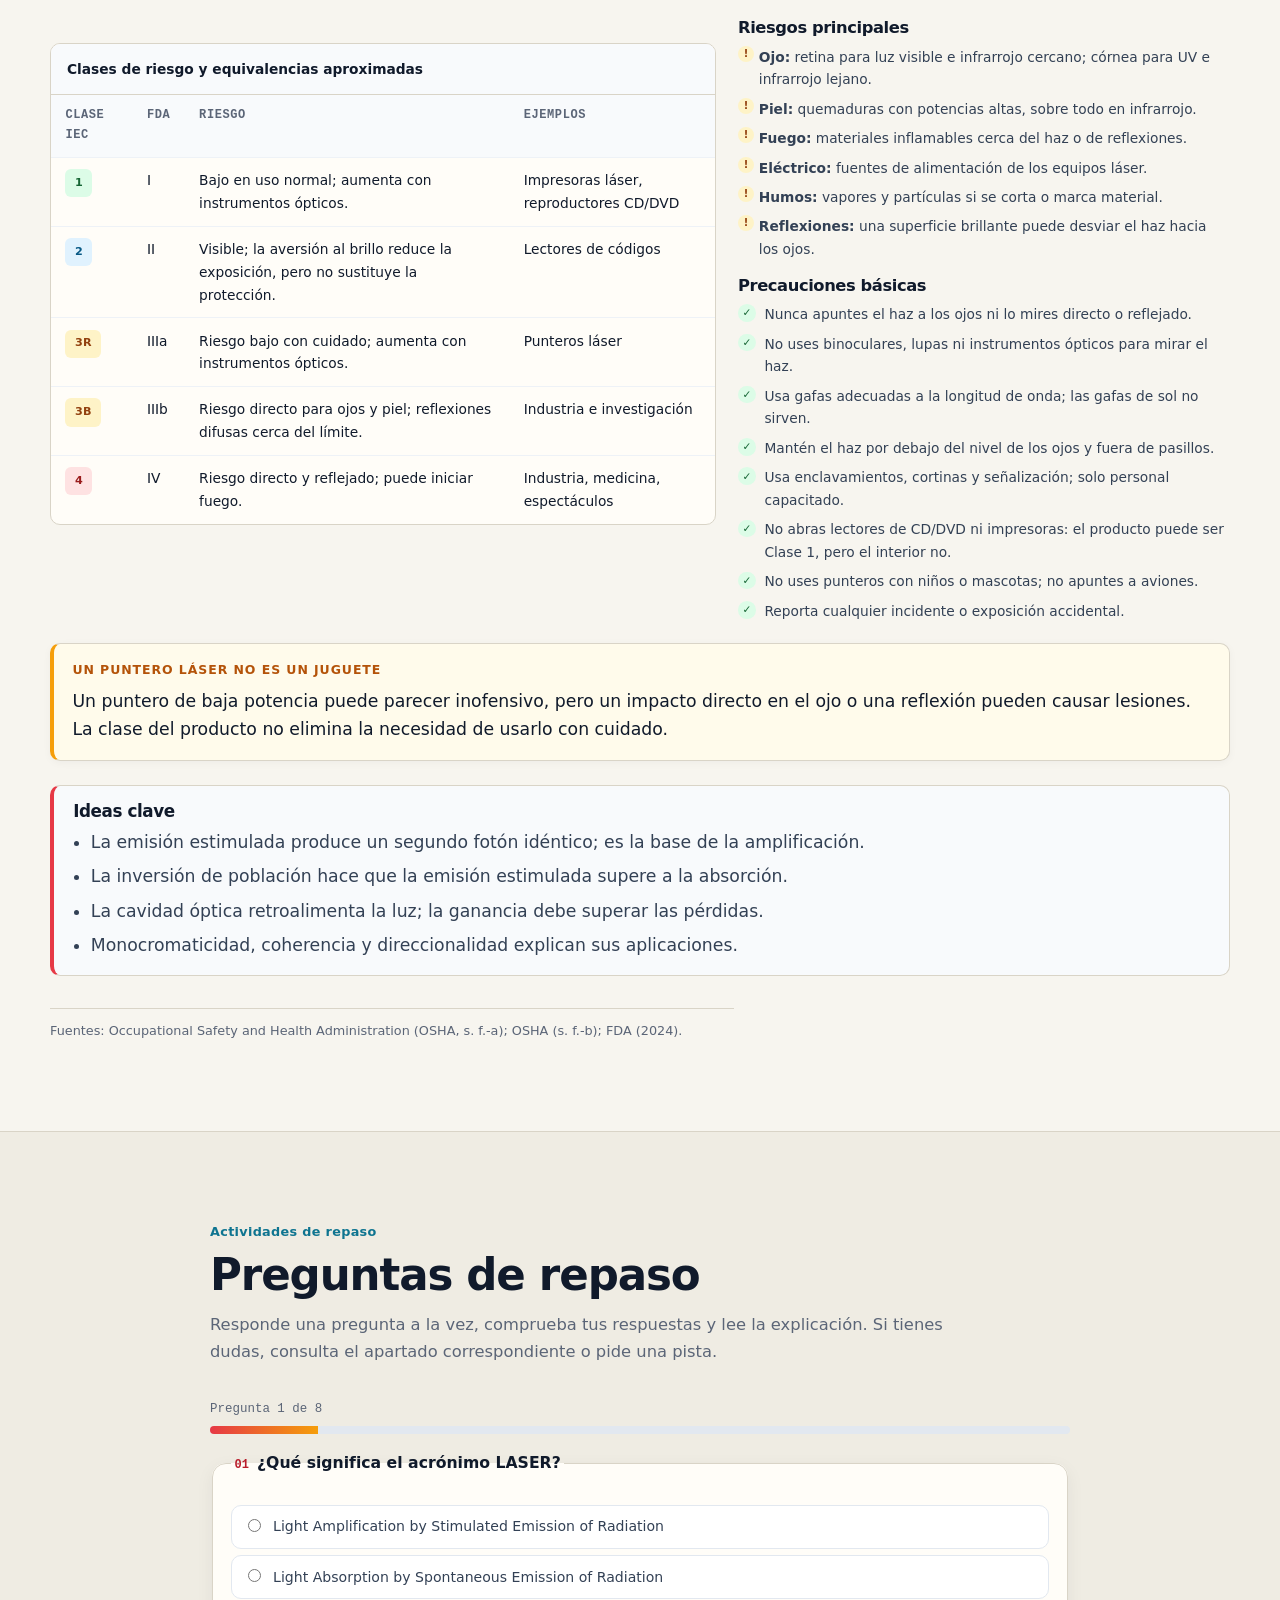
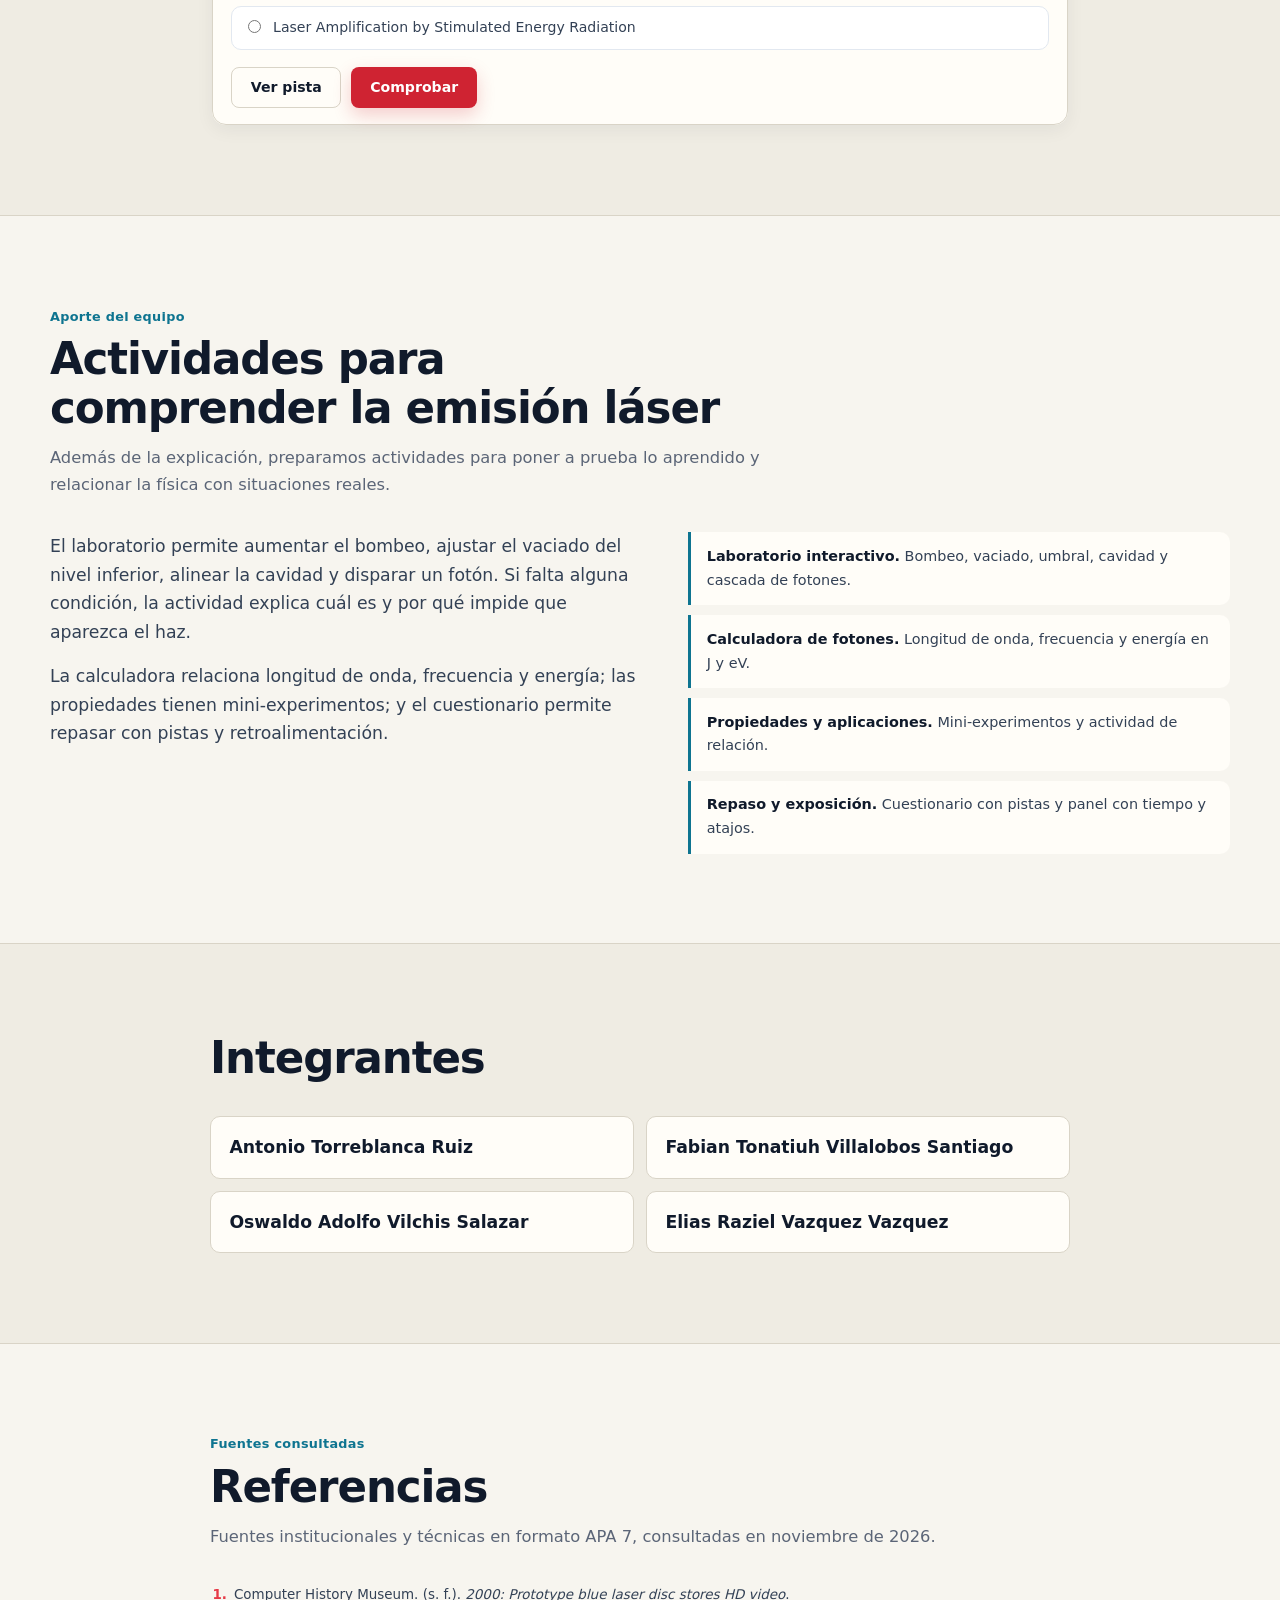
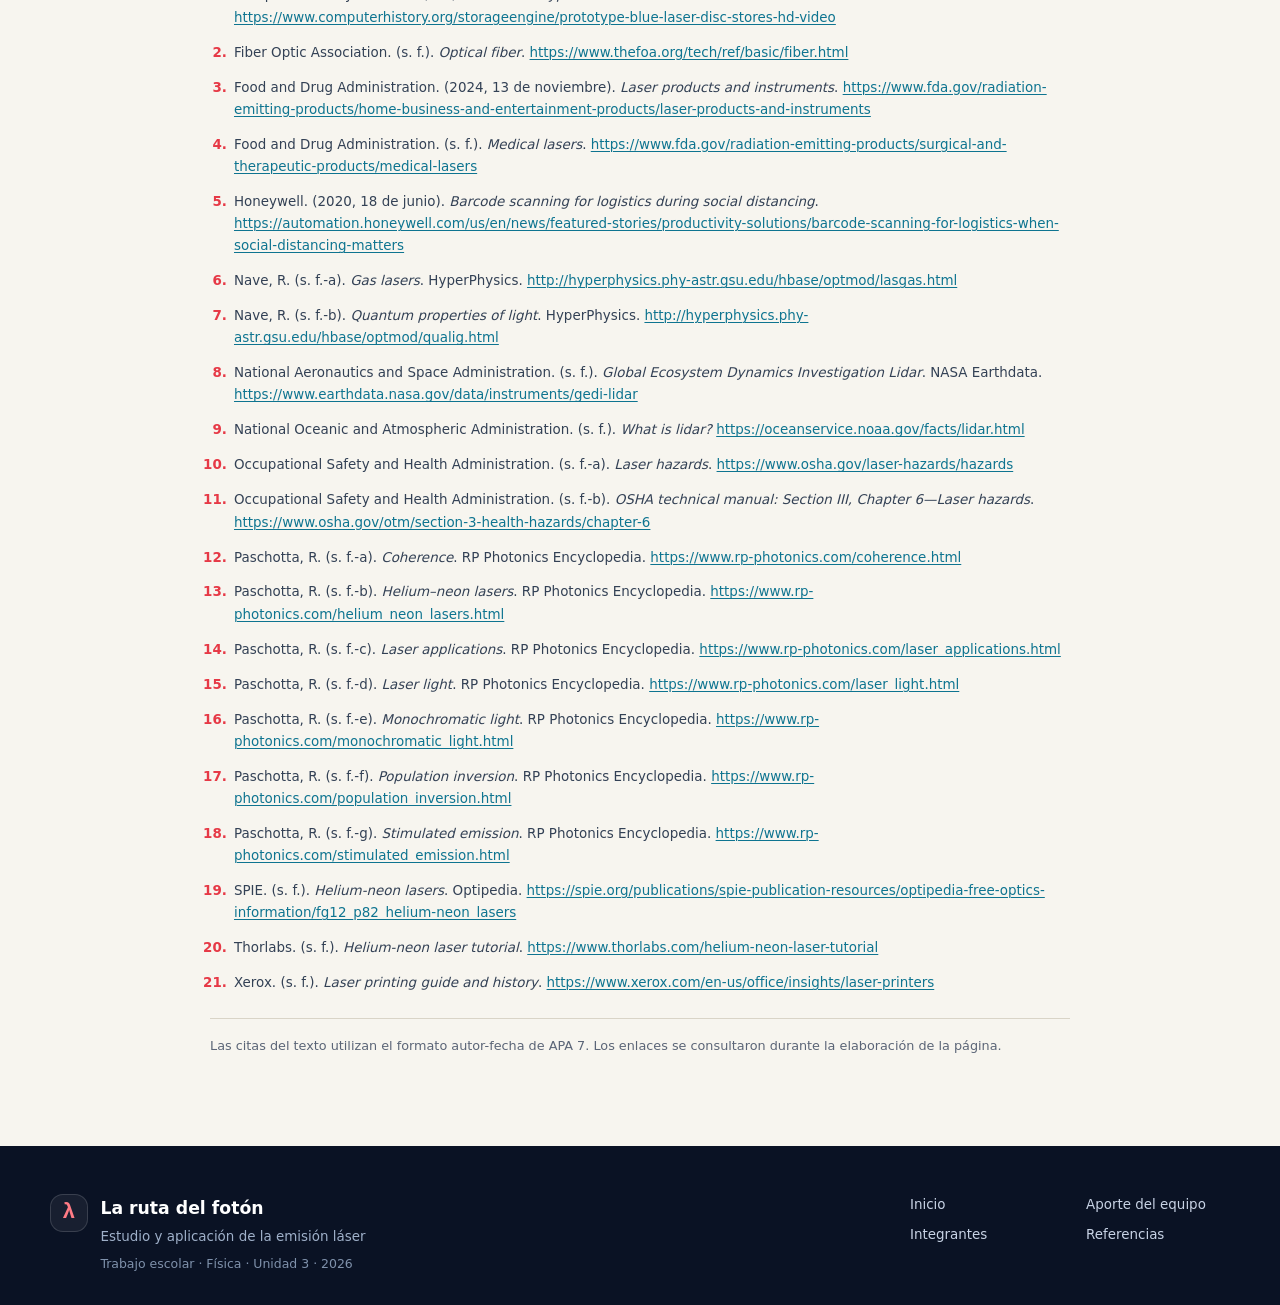
==== commit 2293980d: "Página educativa: amplía contenido y actividades interactivas Laboratorio con vaciado del nivel infe" ====
--- a/index.html
+++ b/index.html
@@ -59,8 +59,8 @@
             y cómo se aplica en la tecnología.
           </p>
           <div class="hero-actions">
-            <a class="btn btn--primary" href="#que-es">Explorar el tema</a>
-            <a class="btn btn--ghost" href="#receta">Ir al laboratorio</a>
+            <a class="btn btn--primary" href="#que-es">Ver el contenido</a>
+            <a class="btn btn--ghost" href="#receta">Abrir el laboratorio</a>
           </div>
         </div>
 
@@ -119,6 +119,16 @@
           </p>
         </header>
 
+        <div class="objectives">
+          <p class="objectives-title">Objetivos de aprendizaje</p>
+          <ul>
+            <li>Explicar qué es la emisión láser y en qué se diferencia de una fuente convencional.</li>
+            <li>Identificar los tres procesos luz-materia y la función de la inversión de población.</li>
+            <li>Describir el ejemplo del láser de helio-neón y calcular la energía de un fotón.</li>
+            <li>Relacionar las propiedades del láser con sus aplicaciones y con las medidas de seguridad.</li>
+          </ul>
+        </div>
+
         <div class="split">
           <div class="prose">
             <p>
@@ -210,6 +220,20 @@
             <figcaption>Representación esquemática. Los láseres reales no son perfectos, pero se acercan a este ideal.</figcaption>
           </figure>
         </div>
+
+        <details class="glossary">
+          <summary>Glosario de términos</summary>
+          <dl>
+            <div><dt>Medio activo</dt><dd>Material cuyos átomos o moléculas pueden emitir luz; en el He-Ne, la mezcla de helio y neón.</dd></div>
+            <div><dt>Bombeo</dt><dd>Energía externa que lleva a los átomos a un estado excitado.</dd></div>
+            <div><dt>Inversión de población</dt><dd>Más átomos en el nivel superior que en el inferior; así la emisión estimulada supera a la absorción.</dd></div>
+            <div><dt>Cavidad óptica</dt><dd>Dos espejos que devuelven la luz al medio activo para amplificarla.</dd></div>
+            <div><dt>Emisión estimulada</dt><dd>Un fotón provoca que un átomo excitado emita otro fotón idéntico.</dd></div>
+            <div><dt>Coherencia</dt><dd>Relación de fase estable entre las ondas de un haz.</dd></div>
+            <div><dt>Monocromaticidad</dt><dd>Banda muy estrecha de longitudes de onda; en la práctica, cuasi-monocromática.</dd></div>
+            <div><dt>Divergencia</dt><dd>Apertura angular del haz; en un láser es pequeña, pero no nula.</dd></div>
+          </dl>
+        </details>
       </div>
     </section>
 
@@ -233,6 +257,11 @@
 
           <div class="tab-panels">
             <div class="process-panel is-active" role="tabpanel" id="panel-absorcion" aria-labelledby="tab-absorcion" tabindex="0">
+              <ol class="process-timeline" aria-label="Secuencia de la absorción">
+                <li><span>1</span> Llega el fotón</li>
+                <li><span>2</span> El átomo sube de nivel</li>
+                <li><span>3</span> El fotón desaparece</li>
+              </ol>
               <div class="process-visual">
                 <svg viewBox="0 0 420 240" role="img" aria-labelledby="abs-title abs-desc">
                   <title id="abs-title">Absorción: el átomo sube de nivel y el fotón desaparece</title>
@@ -263,10 +292,20 @@
                   los dos niveles. El átomo absorbe esa energía, sube al nivel superior y el fotón desaparece.
                 </p>
                 <p class="key-line"><strong>Qué cambia:</strong> el fotón se consume y el átomo queda excitado.</p>
+                <button type="button" class="btn btn--ghost replay-btn">Repetir animación</button>
+                <details class="process-prediction">
+                  <summary>¿Qué pasaría si el fotón tuviera otra energía?</summary>
+                  <p>No se absorbería: la energía del fotón debe coincidir con la diferencia entre los dos niveles. Si no coincide, el átomo no sube.</p>
+                </details>
               </div>
             </div>
 
             <div class="process-panel" role="tabpanel" id="panel-espontanea" aria-labelledby="tab-espontanea" tabindex="0" hidden>
+              <ol class="process-timeline" aria-label="Secuencia de la emisión espontánea">
+                <li><span>1</span> El átomo está excitado</li>
+                <li><span>2</span> Se relaja solo</li>
+                <li><span>3</span> Emite en cualquier dirección</li>
+              </ol>
               <div class="process-visual">
                 <svg viewBox="0 0 420 240" role="img" aria-labelledby="esp-title esp-desc">
                   <title id="esp-title">Emisión espontánea: el átomo se relaja y emite en cualquier dirección</title>
@@ -298,10 +337,20 @@
                   una lámpara fluorescente.
                 </p>
                 <p class="key-line"><strong>Qué cambia:</strong> sale un fotón, pero no está coordinado con otros.</p>
+                <button type="button" class="btn btn--ghost replay-btn">Repetir animación</button>
+                <details class="process-prediction">
+                  <summary>¿Qué pasaría si el átomo ya estuviera en el nivel inferior?</summary>
+                  <p>No podría emitir por esa transición: necesita estar excitado. La emisión espontánea ocurre cuando el átomo baja de un nivel superior.</p>
+                </details>
               </div>
             </div>
 
             <div class="process-panel" role="tabpanel" id="panel-estimulada" aria-labelledby="tab-estimulada" tabindex="0" hidden>
+              <ol class="process-timeline" aria-label="Secuencia de la emisión estimulada">
+                <li><span>1</span> Llega un fotón</li>
+                <li><span>2</span> El átomo excitado se desexcita</li>
+                <li><span>3</span> Salen dos fotones idénticos</li>
+              </ol>
               <div class="process-visual">
                 <svg viewBox="0 0 420 240" role="img" aria-labelledby="est-title est-desc">
                   <title id="est-title">Emisión estimulada: un fotón provoca otro fotón idéntico</title>
@@ -335,6 +384,11 @@
                   dirección. Ahora hay dos fotones donde había uno.
                 </p>
                 <p class="key-line"><strong>Qué cambia:</strong> el fotón incidente no se pierde: se suma otro fotón idéntico. Ese es el efecto multiplicador del láser.</p>
+                <button type="button" class="btn btn--ghost replay-btn">Repetir animación</button>
+                <details class="process-prediction">
+                  <summary>¿Qué pasaría si el átomo estuviera en el nivel inferior?</summary>
+                  <p>El fotón se absorbería en lugar de estimular una emisión. La emisión estimulada necesita un átomo ya excitado.</p>
+                </details>
               </div>
             </div>
           </div>
@@ -371,28 +425,28 @@
           </p>
         </header>
 
-        <div class="ingredient-grid">
-          <article class="ingredient-card">
+        <ol class="ingredient-flow">
+          <li>
             <span class="ingredient-num">01</span>
             <h3>Medio activo</h3>
             <p>Átomos, iones o moléculas capaces de emitir luz. En el He-Ne, es una mezcla de helio y neón a baja presión.</p>
-          </article>
-          <article class="ingredient-card">
+          </li>
+          <li>
             <span class="ingredient-num">02</span>
             <h3>Bombeo</h3>
             <p>Energía externa que lleva a los átomos al estado excitado: una descarga eléctrica, otra luz o una corriente.</p>
-          </article>
-          <article class="ingredient-card">
+          </li>
+          <li>
             <span class="ingredient-num">03</span>
             <h3>Inversión de población</h3>
             <p>Más átomos en el nivel superior que en el inferior. Sin esto, la absorción gana y no hay amplificación neta.</p>
-          </article>
-          <article class="ingredient-card">
+          </li>
+          <li>
             <span class="ingredient-num">04</span>
             <h3>Cavidad óptica</h3>
             <p>Dos espejos: uno refleja casi todo y el otro es parcialmente reflectante. La luz pasa muchas veces por el medio y parte sale como haz.</p>
-          </article>
-        </div>
+          </li>
+        </ol>
 
         <div class="callout callout--key">
           <p class="callout-title">El umbral</p>
@@ -409,15 +463,14 @@
               <p class="eyebrow">Actividad interactiva</p>
               <h3>Enciende el láser</h3>
             </div>
-            <span class="badge badge--warning">Representación simplificada</span>
           </div>
           <p class="lab-intro">
-            Aumenta el bombeo, alinea los espejos y dispara un fotón. Observa qué condición falta para
-            que se produzca el haz y por qué.
+            Aumenta el bombeo, ajusta el vaciado del nivel inferior, alinea los espejos y dispara un
+            fotón. Observa qué condición falta para que aparezca el haz y por qué.
           </p>
           <p class="lab-note">
-            Esta actividad representa el proceso de forma simplificada; no reproduce mediciones de un
-            láser real.
+            Modelo conceptual: el bombeo llena N₂ y el vaciado evita que N₁ se acumule. No se simulan
+            potencias, tiempos de vida, modos ni pérdidas reales; las escalas son arbitrarias.
           </p>
           <noscript>
             <p class="callout callout--info">Activa JavaScript para usar el laboratorio interactivo. La explicación de arriba sigue disponible.</p>
@@ -431,6 +484,12 @@
                 <p class="control-hint" id="pump-hint">Sube el bombeo para excitar el medio activo.</p>
               </div>
 
+              <div class="control">
+                <label for="drain">Vaciado del nivel inferior <output id="drain-value" for="drain">100%</output></label>
+                <input type="range" id="drain" min="0" max="100" step="1" value="100" aria-describedby="drain-hint">
+                <p class="control-hint" id="drain-hint">Si baja, N₁ se acumula y la inversión desaparece.</p>
+              </div>
+
               <div class="control-buttons">
                 <button type="button" class="btn btn--secondary" id="align-btn" aria-pressed="false">Alinear cavidad</button>
                 <button type="button" class="btn btn--primary" id="fire-btn">Disparar fotón</button>
@@ -439,18 +498,33 @@
 
               <div class="lab-legend">
                 <p><span class="legend-dot legend-dot--pump"></span> Bombeo</p>
+                <p><span class="legend-dot legend-dot--drain"></span> Vaciado</p>
                 <p><span class="legend-dot legend-dot--photon"></span> Fotón</p>
                 <p><span class="legend-dot legend-dot--beam"></span> Haz de salida</p>
               </div>
             </div>
 
             <div class="lab-stage">
+              <div class="lab-levels" role="group" aria-label="Población de los niveles de energía">
+                <div class="level-row">
+                  <span class="level-label">N₂ · nivel superior</span>
+                  <div class="level-dots" id="n2-dots" aria-hidden="true"></div>
+                  <output id="n2-value">0</output>
+                </div>
+                <div class="level-row">
+                  <span class="level-label">N₁ · nivel inferior</span>
+                  <div class="level-dots" id="n1-dots" aria-hidden="true"></div>
+                  <output id="n1-value">20</output>
+                </div>
+                <p class="level-hint">Cada punto representa 5% de los átomos; el resto está en otros niveles.</p>
+              </div>
+
               <div class="lab-visual" id="lab-visual">
                 <svg viewBox="0 0 760 300" role="img" aria-labelledby="lab-svg-title lab-svg-desc">
                   <title id="lab-svg-title">Cavidad láser conceptual</title>
                   <desc id="lab-svg-desc">
-                    Un medio activo entre dos espejos. El bombeo excita el medio; si hay inversión y la cavidad está
-                    alineada, un fotón dispara la emisión estimulada y sale un haz por el espejo parcial.
+                    Un medio activo entre dos espejos. El bombeo excita el medio y el vaciado del nivel inferior permite la inversión.
+                    Si la ganancia supera las pérdidas y la cavidad está alineada, un fotón dispara la emisión estimulada y sale un haz por el espejo parcial.
                   </desc>
                   <defs>
                     <linearGradient id="lab-medium" x1="0" y1="0" x2="1" y2="0">
@@ -471,6 +545,11 @@
                   </g>
                   <text x="220" y="290" fill="#b45309" font-size="11" font-family="ui-monospace, monospace" letter-spacing="1">BOMBEO</text>
 
+                  <g class="drain-arrows" stroke="#0e7490" stroke-width="4" stroke-linecap="round" stroke-linejoin="round">
+                    <path d="M520 224V270"/><path d="M514 260L520 272L526 260"/>
+                  </g>
+                  <text x="536" y="266" fill="#0e7490" font-size="11" font-family="ui-monospace, monospace" letter-spacing="1">VACIADO</text>
+
                   <rect class="medium" x="180" y="90" width="400" height="120" rx="20" fill="url(#lab-medium)" stroke="#94a3b8" stroke-opacity=".5"/>
                   <text x="380" y="124" text-anchor="middle" fill="#334155" font-size="12" font-family="ui-monospace, monospace" letter-spacing="1.5">MEDIO ACTIVO</text>
 
@@ -489,32 +568,46 @@
                   <line class="beam" x1="614" y1="150" x2="724" y2="150" stroke="#e63946" stroke-width="7" stroke-linecap="round" filter="url(#lab-glow)"/>
                   <text class="beam-label" x="650" y="182" fill="#b91c2a" font-size="11" font-family="ui-monospace, monospace" letter-spacing="1">HAZ</text>
 
-                  <g class="lab-photons" aria-hidden="true">
-                    <circle class="lab-photon" cx="190" cy="150" r="5" fill="#e63946"/>
-                    <circle class="lab-photon" cx="190" cy="150" r="5" fill="#e63946"/>
-                    <circle class="lab-photon" cx="190" cy="150" r="5" fill="#e63946"/>
-                    <circle class="lab-photon" cx="190" cy="150" r="5" fill="#e63946"/>
-                    <circle class="lab-photon" cx="190" cy="150" r="5" fill="#e63946"/>
+                  <line class="escape-beam" x1="580" y1="150" x2="720" y2="60" stroke="#e63946" stroke-width="3" stroke-dasharray="8 6"/>
+                  <text class="escape-label" x="626" y="52" fill="#b91c2a" font-size="11" font-family="ui-monospace, monospace" letter-spacing="1">ESCAPAN</text>
+
+                  <g class="lab-photons lab-photons--ltr" aria-hidden="true">
+                    <circle class="lab-photon" cx="80" cy="150" r="5" fill="#e63946"/>
+                    <circle class="lab-photon" cx="80" cy="150" r="5" fill="#e63946"/>
+                    <circle class="lab-photon" cx="80" cy="150" r="5" fill="#e63946"/>
+                    <circle class="lab-photon" cx="80" cy="150" r="5" fill="#e63946"/>
+                  </g>
+                  <g class="lab-photons lab-photons--rtl" aria-hidden="true">
+                    <circle class="lab-photon" cx="600" cy="150" r="5" fill="#e63946"/>
+                    <circle class="lab-photon" cx="600" cy="150" r="5" fill="#e63946"/>
+                    <circle class="lab-photon" cx="600" cy="150" r="5" fill="#e63946"/>
+                    <circle class="lab-photon" cx="600" cy="150" r="5" fill="#e63946"/>
                   </g>
                 </svg>
               </div>
 
-              <div class="lab-readouts" aria-label="Poblaciones y estado del láser">
-                <div class="readout">
-                  <span class="readout-label">N₂ · nivel superior</span>
-                  <div class="bar"><span id="n2-bar"></span></div>
-                  <output id="n2-value">0</output>
+              <div class="lab-readouts" role="group" aria-label="Poblaciones y estado del láser">
+                <div class="gain-meter" id="gain-meter" role="img" aria-label="Ganancia y pérdidas">
+                  <div class="gain-meter-head">
+                    <span>Ganancia <output id="gain-value">0</output></span>
+                    <span>Pérdidas <output id="loss-value">26</output></span>
+                  </div>
+                  <div class="gain-track">
+                    <span class="gain-fill" id="gain-fill"></span>
+                    <span class="loss-marker" id="loss-marker"></span>
+                  </div>
+                  <p class="gain-caption">El haz aparece cuando la ganancia supera la línea de pérdidas.</p>
                 </div>
-                <div class="readout">
-                  <span class="readout-label">N₁ · nivel inferior</span>
-                  <div class="bar bar--lower"><span id="n1-bar"></span></div>
-                  <output id="n1-value">100</output>
-                </div>
+
                 <div class="status-row">
                   <span class="status-pill" id="inversion-status">Sin inversión</span>
+                  <span class="status-pill" id="threshold-status">Bajo el umbral</span>
                   <span class="status-pill" id="cavity-status">Cavidad desalineada</span>
                   <span class="status-pill" id="laser-status">Láser apagado</span>
                 </div>
+
+                <p class="lab-photon-readout">Fotones en la cavidad: <output id="photon-count">0</output></p>
+                <p class="sr-only" id="lab-status-live" aria-live="polite"></p>
               </div>
             </div>
           </div>
@@ -524,11 +617,22 @@
               <p class="missions-title">Pasos</p>
               <ol class="missions">
                 <li id="mission-inversion"><span class="mission-dot" aria-hidden="true"></span> Consigue la inversión de población</li>
+                <li id="mission-threshold"><span class="mission-dot" aria-hidden="true"></span> Supera el umbral de ganancia</li>
                 <li id="mission-cavity"><span class="mission-dot" aria-hidden="true"></span> Alinea la cavidad</li>
                 <li id="mission-laser"><span class="mission-dot" aria-hidden="true"></span> Enciende el láser</li>
               </ol>
-            </div>
-            <p class="lab-feedback" id="lab-feedback" aria-live="polite">
+              <details class="lab-prediction">
+                <summary>Predice antes de probar</summary>
+                <p>Si bajas el vaciado del nivel inferior, ¿qué esperas que pase con la inversión?</p>
+                <div class="prediction-options">
+                  <button type="button" class="chip" data-predict="wrong">Aumenta</button>
+                  <button type="button" class="chip" data-predict="correct">Se pierde</button>
+                  <button type="button" class="chip" data-predict="wrong">No cambia</button>
+                </div>
+                <p class="prediction-feedback" aria-live="polite"></p>
+              </details>
+            </div>
+            <p class="lab-feedback" id="lab-feedback">
               El medio está en reposo. Aumenta el bombeo para excitar átomos.
             </p>
           </div>
@@ -561,7 +665,7 @@
           <article class="property-card">
             <div class="property-visual" aria-hidden="true">
               <div class="spectrum spectrum--broad"></div>
-              <div class="spectrum spectrum--narrow"><span></span></div>
+              <div class="spectrum spectrum--narrow"><span id="spectrum-band"></span></div>
               <p class="mini-label">Una lámpara: muchas λ · Un láser: banda estrecha</p>
             </div>
             <h3>Monocromaticidad</h3>
@@ -570,18 +674,24 @@
               todo láser tiene un ancho espectral finito, así que en rigor es <em>cuasi-monocromático</em>.
             </p>
             <p class="key-line"><strong>En resumen:</strong> una banda de color muy estrecha.</p>
+            <div class="property-experiment">
+              <label class="property-control" for="spectrum-width">Ancho espectral
+                <span><output id="spectrum-width-value" for="spectrum-width">1</output> nm</span>
+              </label>
+              <input type="range" id="spectrum-width" min="1" max="60" step="1" value="1" aria-describedby="spectrum-width-hint">
+              <p class="control-hint" id="spectrum-width-hint">Exagerado para ver el efecto: mientras más angosta la banda, más monocromática es la luz.</p>
+            </div>
           </article>
 
           <article class="property-card">
             <div class="property-visual" aria-hidden="true">
-              <svg viewBox="0 0 280 112" class="wave-svg">
-                <path d="M6 30q12-22 24 0t24 0t24 0t24 0t24 0t24 0t24 0t24 0t24 0t24 0" fill="none" stroke="#0e7490" stroke-width="3"/>
-                <path d="M6 30q12-22 24 0t24 0t24 0t24 0t24 0t24 0t24 0t24 0t24 0t24 0" fill="none" stroke="#e63946" stroke-width="3" opacity=".65"/>
-                <text x="6" y="14" fill="#5b6577" font-size="10" font-family="ui-monospace, monospace">EN FASE</text>
-                <path d="M6 84q12-22 24 0t24 0t24 0t24 0t24 0t24 0t24 0t24 0t24 0t24 0" fill="none" stroke="#0e7490" stroke-width="3" opacity=".7"/>
-                <path d="M6 84q12 20 24 0t24-10t24 12t24-16t24 8t24-12t24 14t24-8t24 6t24-10" fill="none" stroke="#e63946" stroke-width="3" opacity=".55"/>
-                <text x="6" y="68" fill="#5b6577" font-size="10" font-family="ui-monospace, monospace">DESORDENADO</text>
+              <svg viewBox="0 0 280 96" class="wave-svg" id="coherence-svg">
+                <path id="wave-ref" d="M6 30q12-22 24 0t24 0t24 0t24 0t24 0t24 0t24 0t24 0t24 0t24 0" fill="none" stroke="#0e7490" stroke-width="3"/>
+                <path id="wave-shift" d="M6 30q12-22 24 0t24 0t24 0t24 0t24 0t24 0t24 0t24 0t24 0t24 0" fill="none" stroke="#e63946" stroke-width="3" opacity=".65"/>
+                <text id="coherence-label" x="6" y="10" fill="#5b6577" font-size="10" font-family="ui-monospace, monospace">EN FASE</text>
               </svg>
+              <div class="interference-bar" id="interference-bar"></div>
+              <p class="mini-label">Patrón de interferencia</p>
             </div>
             <h3>Coherencia</h3>
             <p>
@@ -589,6 +699,13 @@
               haz; la temporal, a lo largo del tiempo. Es lo que permite interferencia estable y enfoque fino.
             </p>
             <p class="key-line"><strong>En resumen:</strong> las ondas mantienen una relación de fase estable.</p>
+            <div class="property-experiment">
+              <label class="property-control" for="coherence-phase">Diferencia de fase
+                <span><output id="coherence-phase-value" for="coherence-phase">0°</output></span>
+              </label>
+              <input type="range" id="coherence-phase" min="0" max="180" step="5" value="0" aria-describedby="coherence-phase-hint">
+              <p class="control-hint" id="coherence-phase-hint">La coherencia es mantener esta relación estable; si la fase cambia al azar, el patrón se pierde.</p>
+            </div>
           </article>
 
           <article class="property-card">
@@ -598,6 +715,7 @@
                 <path d="M12 56L86 34V78Z" fill="#f59e0b" opacity=".35"/>
                 <line x1="140" y1="56" x2="266" y2="56" stroke="#e63946" stroke-width="4" stroke-linecap="round"/>
                 <line x1="140" y1="56" x2="266" y2="56" stroke="#e63946" stroke-width="10" stroke-linecap="round" opacity=".18"/>
+                <circle id="laser-spot" cx="266" cy="56" r="2" fill="#e63946"/>
                 <text x="12" y="108" fill="#5b6577" font-size="10" font-family="ui-monospace, monospace">FOCO: SE ABRE</text>
                 <text x="140" y="108" fill="#5b6577" font-size="10" font-family="ui-monospace, monospace">LÁSER: SE ABRE POCO</text>
               </svg>
@@ -608,8 +726,19 @@
               infinitamente delgado: tiene divergencia, pero mucha menor que la de una lámpara.
             </p>
             <p class="key-line"><strong>En resumen:</strong> el haz se dispersa poco y puede enfocarse.</p>
+            <div class="property-experiment">
+              <label class="property-control" for="distance-range">Distancia
+                <span><output id="distance-value" for="distance-range">10</output> m</span>
+              </label>
+              <input type="range" id="distance-range" min="1" max="100" step="1" value="10" aria-describedby="distance-hint">
+              <p class="control-hint" id="distance-hint">Con una divergencia de 1 mrad, el diámetro crece aproximadamente 1 mm por metro: <output id="spot-value">10</output> mm a esta distancia.</p>
+            </div>
           </article>
         </div>
+
+        <noscript>
+          <p class="callout callout--info">Activa JavaScript para usar los mini-experimentos; las propiedades y sus explicaciones siguen disponibles.</p>
+        </noscript>
 
         <div class="callout callout--myth">
           <p class="callout-title">Aclaraciones frecuentes</p>
@@ -656,90 +785,109 @@
               <title id="hene-svg-title">Esquema simplificado del láser de helio-neón</title>
               <desc id="hene-svg-desc">
                 El helio se excita con una descarga eléctrica, transfiere energía al neón, y el neón emite
-                un fotón de 632.8 nanómetros al bajar de nivel. Los espejos amplifican la luz.
+                un fotón de 632.8 nanómetros al bajar de nivel. Los espejos de la cavidad amplifican la luz.
               </desc>
               <rect x="20" y="20" width="720" height="320" rx="18" fill="#f8fafc" stroke="#d9d5c9"/>
-              <text x="56" y="58" fill="#0e7490" font-size="14" font-family="ui-monospace, monospace" letter-spacing="1.5">HELIO</text>
-              <text x="520" y="58" fill="#b91c2a" font-size="14" font-family="ui-monospace, monospace" letter-spacing="1.5">NEÓN</text>
-
-              <line x1="56" y1="290" x2="250" y2="290" stroke="#94a3b8" stroke-width="2"/>
-              <line x1="56" y1="120" x2="250" y2="120" stroke="#94a3b8" stroke-width="2" stroke-dasharray="6 6"/>
-              <text x="56" y="312" fill="#5b6577" font-size="11" font-family="ui-monospace, monospace">estado base</text>
-              <text x="56" y="108" fill="#5b6577" font-size="11" font-family="ui-monospace, monospace">metaestable ≈ 20.61 eV</text>
-
-              <line x1="520" y1="290" x2="710" y2="290" stroke="#94a3b8" stroke-width="2"/>
-              <line x1="520" y1="120" x2="710" y2="120" stroke="#94a3b8" stroke-width="2" stroke-dasharray="6 6"/>
-              <line x1="520" y1="220" x2="710" y2="220" stroke="#94a3b8" stroke-width="2" stroke-dasharray="6 6"/>
-              <text x="520" y="312" fill="#5b6577" font-size="11" font-family="ui-monospace, monospace">estado base</text>
-              <text x="520" y="108" fill="#5b6577" font-size="11" font-family="ui-monospace, monospace">nivel superior ≈ 20.66 eV</text>
-              <text x="520" y="242" fill="#5b6577" font-size="11" font-family="ui-monospace, monospace">nivel inferior</text>
-
-              <g stroke="#f59e0b" stroke-width="4" stroke-linecap="round" stroke-linejoin="round">
-                <path d="M150 278V148"/>
-                <path d="M142 160L150 144L158 160"/>
+
+              <g class="hene-part hene-part--he" data-hene-part="1">
+                <text x="56" y="58" fill="#0e7490" font-size="14" font-family="ui-monospace, monospace" letter-spacing="1.5">HELIO</text>
+                <line x1="56" y1="290" x2="250" y2="290" stroke="#94a3b8" stroke-width="2"/>
+                <line x1="56" y1="120" x2="250" y2="120" stroke="#94a3b8" stroke-width="2" stroke-dasharray="6 6"/>
+                <text x="56" y="312" fill="#5b6577" font-size="11" font-family="ui-monospace, monospace">estado base</text>
+                <text x="56" y="108" fill="#5b6577" font-size="11" font-family="ui-monospace, monospace">metaestable ≈ 20.61 eV</text>
+                <g stroke="#f59e0b" stroke-width="4" stroke-linecap="round" stroke-linejoin="round">
+                  <path d="M150 278V148"/>
+                  <path d="M142 160L150 144L158 160"/>
+                </g>
+                <text x="164" y="210" fill="#b45309" font-size="12" font-family="ui-monospace, monospace">descarga</text>
+                <text x="164" y="226" fill="#b45309" font-size="12" font-family="ui-monospace, monospace">eléctrica</text>
               </g>
-              <text x="164" y="210" fill="#b45309" font-size="12" font-family="ui-monospace, monospace">descarga</text>
-              <text x="164" y="226" fill="#b45309" font-size="12" font-family="ui-monospace, monospace">eléctrica</text>
-
-              <g stroke="#0e7490" stroke-width="3" stroke-dasharray="7 6" fill="none">
-                <path d="M250 120H500"/>
-                <path d="M488 112L504 120L488 128"/>
+
+              <g class="hene-part hene-part--transfer" data-hene-part="2">
+                <g stroke="#0e7490" stroke-width="3" stroke-dasharray="7 6" fill="none">
+                  <path d="M250 120H500"/>
+                  <path d="M488 112L504 120L488 128"/>
+                </g>
+                <text x="300" y="104" fill="#0e7490" font-size="12" font-family="ui-monospace, monospace">colisión: He → Ne</text>
               </g>
-              <text x="300" y="104" fill="#0e7490" font-size="12" font-family="ui-monospace, monospace">colisión: He → Ne</text>
-
-              <g class="hene-emission" stroke="#e63946" stroke-width="4" stroke-linecap="round" stroke-linejoin="round">
-                <path d="M620 144V196"/>
-                <path d="M612 184L620 200L628 184"/>
+
+              <g class="hene-part hene-part--emission" data-hene-part="3">
+                <text x="520" y="58" fill="#b91c2a" font-size="14" font-family="ui-monospace, monospace" letter-spacing="1.5">NEÓN</text>
+                <line x1="520" y1="290" x2="710" y2="290" stroke="#94a3b8" stroke-width="2"/>
+                <line x1="520" y1="120" x2="710" y2="120" stroke="#94a3b8" stroke-width="2" stroke-dasharray="6 6"/>
+                <line x1="520" y1="220" x2="710" y2="220" stroke="#94a3b8" stroke-width="2" stroke-dasharray="6 6"/>
+                <text x="520" y="312" fill="#5b6577" font-size="11" font-family="ui-monospace, monospace">estado base</text>
+                <text x="520" y="108" fill="#5b6577" font-size="11" font-family="ui-monospace, monospace">nivel superior ≈ 20.66 eV</text>
+                <text x="520" y="242" fill="#5b6577" font-size="11" font-family="ui-monospace, monospace">nivel inferior</text>
+                <g class="hene-emission" stroke="#e63946" stroke-width="4" stroke-linecap="round" stroke-linejoin="round">
+                  <path d="M620 144V196"/>
+                  <path d="M612 184L620 200L628 184"/>
+                </g>
+                <text x="636" y="176" fill="#b91c2a" font-size="12" font-family="ui-monospace, monospace">632.8 nm</text>
+                <g stroke="#0e7490" stroke-width="2" stroke-dasharray="5 5" fill="none">
+                  <path d="M620 230V278"/>
+                  <path d="M614 268L620 282L626 268"/>
+                </g>
+                <text x="636" y="258" fill="#0e7490" font-size="11" font-family="ui-monospace, monospace">se vacía rápido</text>
               </g>
-              <text x="636" y="176" fill="#b91c2a" font-size="12" font-family="ui-monospace, monospace">632.8 nm</text>
-
-              <g stroke="#0e7490" stroke-width="2" stroke-dasharray="5 5" fill="none">
-                <path d="M620 230V278"/>
-                <path d="M614 268L620 282L626 268"/>
+
+              <g class="hene-part hene-part--cavity" data-hene-part="4">
+                <rect x="505" y="96" width="8" height="190" rx="3" fill="#0e7490" opacity=".55"/>
+                <rect x="716" y="96" width="8" height="190" rx="3" fill="#0e7490" opacity=".7"/>
+                <line x1="513" y1="176" x2="716" y2="176" stroke="#e63946" stroke-width="3" opacity=".35"/>
+                <path class="hene-photon" d="M724 176q8-6 16 0t16 0" fill="none" stroke="#e63946" stroke-width="4" stroke-linecap="round"/>
+                <text x="640" y="198" fill="#b91c2a" font-size="11" font-family="ui-monospace, monospace">fotón rojo</text>
+                <text x="520" y="92" fill="#0e7490" font-size="11" font-family="ui-monospace, monospace">cavidad óptica</text>
               </g>
-              <text x="636" y="258" fill="#0e7490" font-size="11" font-family="ui-monospace, monospace">se vacía rápido</text>
-
-              <path class="hene-photon" d="M700 176q18-14 34 0t34 0t34 0" fill="none" stroke="#e63946" stroke-width="4" stroke-linecap="round" opacity=".9"/>
-              <text x="700" y="152" fill="#b91c2a" font-size="11" font-family="ui-monospace, monospace">fotón rojo</text>
 
               <text x="56" y="336" fill="#5b6577" font-size="11" font-family="ui-monospace, monospace">Esquema simplificado: no se muestran todos los niveles del neón.</text>
             </svg>
             <figcaption>
               El helio absorbe la energía y se la pasa al neón. El neón es el que emite el fotón de 632.8 nm.
+              Usa los números de los pasos para ubicar cada proceso en el esquema.
             </figcaption>
           </figure>
 
           <div class="prose">
             <ol class="steps">
-              <li>
-                <span class="step-num">1</span>
+              <li class="hene-step" data-step="1">
+                <button type="button" class="step-num step-num--button" data-hene-step="1" aria-label="Ver paso 1 en el esquema" aria-pressed="false">1</button>
                 <div>
                   <h3>Se excita el helio</h3>
                   <p>La descarga eléctrica lleva átomos de helio a un estado metaestable de aproximadamente 20.61 eV.</p>
                 </div>
               </li>
-              <li>
-                <span class="step-num">2</span>
+              <li class="hene-step" data-step="2">
+                <button type="button" class="step-num step-num--button" data-hene-step="2" aria-label="Ver paso 2 en el esquema" aria-pressed="false">2</button>
                 <div>
                   <h3>El helio transfiere energía al neón</h3>
                   <p>En una colisión, el helio pasa su energía a un átomo de neón, que queda en un nivel cercano a 20.66 eV.</p>
                 </div>
               </li>
-              <li>
-                <span class="step-num">3</span>
+              <li class="hene-step" data-step="3">
+                <button type="button" class="step-num step-num--button" data-hene-step="3" aria-label="Ver paso 3 en el esquema" aria-pressed="false">3</button>
                 <div>
                   <h3>El neón emite por emisión estimulada</h3>
                   <p>La transición del neón a un nivel inferior produce fotones de 632.8 nm. El nivel inferior se vacía rápido y la inversión se mantiene.</p>
                 </div>
               </li>
-              <li>
-                <span class="step-num">4</span>
+              <li class="hene-step" data-step="4">
+                <button type="button" class="step-num step-num--button" data-hene-step="4" aria-label="Ver paso 4 en el esquema" aria-pressed="false">4</button>
                 <div>
                   <h3>La cavidad amplifica y deja salir el haz</h3>
                   <p>Los espejos hacen que la luz pase muchas veces por el gas. El espejo parcialmente reflectante deja salir el haz rojo.</p>
                 </div>
               </li>
             </ol>
+
+            <div class="hene-controls">
+              <button type="button" class="link-btn" id="hene-show-all">Mostrar todo el esquema</button>
+              <p class="sr-only" id="hene-highlight-status" aria-live="polite"></p>
+            </div>
+
+            <noscript>
+              <p class="note">Activa JavaScript para resaltar cada paso en el esquema; la lista y el diagrama siguen disponibles.</p>
+            </noscript>
 
             <div class="callout callout--myth">
               <p class="callout-title">No confundir</p>
@@ -826,12 +974,19 @@
 
             <div class="calc-controls">
               <label for="wavelength-range">Longitud de onda <output id="wavelength-output" for="wavelength-range">632.8 nm</output></label>
-              <input type="range" id="wavelength-range" min="380" max="1600" step="0.1" value="632.8">
+              <input type="range" id="wavelength-range" min="100" max="1600" step="0.1" value="632.8">
+              <div class="spectrum-scale" id="spectrum-scale" aria-hidden="true">
+                <span class="spectrum-marker" id="spectrum-marker"></span>
+              </div>
+              <p class="spectrum-labels"><span>UV</span><span>Visible</span><span>IR</span></p>
               <div class="calc-number">
                 <label for="wavelength-input">Valor exacto (nm)</label>
-                <input type="number" id="wavelength-input" min="380" max="1600" step="0.1" value="632.8" inputmode="decimal">
-              </div>
+                <input type="number" id="wavelength-input" min="100" max="1600" step="0.1" value="632.8" inputmode="decimal" aria-describedby="wavelength-error">
+              </div>
+              <p class="calc-error" id="wavelength-error" role="alert" hidden></p>
               <div class="preset-row" role="group" aria-label="Longitudes de onda de ejemplo">
+                <button type="button" class="chip" data-wavelength="254">254 · UV-C</button>
+                <button type="button" class="chip" data-wavelength="365">365 · UV-A</button>
                 <button type="button" class="chip" data-wavelength="405">405 · Blu-ray</button>
                 <button type="button" class="chip" data-wavelength="532">532 · Verde</button>
                 <button type="button" class="chip" data-wavelength="632.8">632.8 · He-Ne</button>
@@ -843,7 +998,7 @@
               </div>
             </div>
 
-            <div class="calc-result" aria-live="polite">
+            <div class="calc-result">
               <div class="swatch" id="wavelength-swatch" data-region="visible"></div>
               <p class="calc-region" id="wavelength-region">Rojo visible</p>
               <dl class="result-list">
@@ -857,7 +1012,26 @@
                   λ = 632.8 × 10<sup>-9</sup> m; f = c/λ; E = hf = hc/λ.
                 </p>
               </details>
+              <figure class="energy-diagram" aria-labelledby="energy-diagram-title">
+                <figcaption id="energy-diagram-title">Separación de niveles y energía del fotón (escala no lineal). La flecha representa el fotón absorbido o emitido.</figcaption>
+                <svg viewBox="0 0 280 120" role="img" aria-labelledby="energy-svg-title energy-svg-desc">
+                  <title id="energy-svg-title">Diagrama de dos niveles de energía</title>
+                  <desc id="energy-svg-desc">La separación entre los niveles cambia con la longitud de onda; el diagrama usa una escala no lineal.</desc>
+                  <defs>
+                    <marker id="energy-arrowhead" markerWidth="8" markerHeight="8" refX="6" refY="3" orient="auto">
+                      <path d="M0,0 L0,6 L8,3 z" fill="#b45309"/>
+                    </marker>
+                  </defs>
+                  <line x1="30" y1="100" x2="250" y2="100" stroke="#94a3b8" stroke-width="2"/>
+                  <line id="energy-upper" x1="30" y1="40" x2="250" y2="40" stroke="#0e7490" stroke-width="2" stroke-dasharray="6 6"/>
+                  <line id="energy-arrow" x1="150" y1="100" x2="150" y2="40" stroke="#b45309" stroke-width="4" marker-end="url(#energy-arrowhead)"/>
+                  <text id="energy-upper-label" x="30" y="32" fill="#5b6577" font-size="10" font-family="ui-monospace, monospace">NIVEL SUPERIOR</text>
+                  <text x="30" y="114" fill="#5b6577" font-size="10" font-family="ui-monospace, monospace">NIVEL INFERIOR</text>
+                  <text id="energy-gap-label" x="160" y="32" fill="#b45309" font-size="11" font-family="ui-monospace, monospace">ΔE ≈ 1.96 eV</text>
+                </svg>
+              </figure>
               <p class="note">Calculado para el vacío. El color es aproximado; fuera del visible se indica el rango.</p>
+              <p class="sr-only" id="calc-live" aria-live="polite"></p>
             </div>
           </article>
         </div>
@@ -878,11 +1052,14 @@
         <div class="detector-bar">
           <div>
             <p class="eyebrow">Actividad de relación</p>
-            <h3>¿Qué propiedad es la principal?</h3>
+            <h3>¿Qué propiedad se aprovecha más en cada caso?</h3>
+            <p class="detector-intro">Elige una propiedad en cada tarjeta y comprueba al final. En varios casos más de una contribuye; la explicación te dice por qué.</p>
           </div>
           <div class="detector-actions">
-            <p class="detector-score" id="detector-score" aria-live="polite">Aciertos: 0 / 6</p>
-            <button type="button" class="btn btn--ghost" id="detector-reset">Reiniciar actividad</button>
+            <p class="detector-score" id="detector-score" aria-live="polite">Sin comprobar</p>
+            <button type="button" class="btn btn--primary" id="detector-check">Comprobar todas</button>
+            <button type="button" class="btn btn--ghost" id="detector-retry" hidden>Reintentar fallidas</button>
+            <button type="button" class="btn btn--ghost" id="detector-reset">Reiniciar</button>
           </div>
         </div>
 
@@ -902,13 +1079,13 @@
             </div>
             <h3>Fibra óptica</h3>
             <p class="app-where">Internet, centros de datos y telefonía.</p>
-            <p class="app-question">¿Qué propiedad es la principal?</p>
             <div class="app-options" role="group" aria-label="Propiedad principal de la fibra óptica">
               <button type="button" class="chip" data-property="mono">Monocromaticidad</button>
               <button type="button" class="chip" data-property="coherencia">Coherencia</button>
               <button type="button" class="chip" data-property="direccion">Direccionalidad</button>
             </div>
             <p class="app-feedback" aria-live="polite"></p>
+            <button type="button" class="link-btn app-retry" hidden>Reintentar esta tarjeta</button>
             <p class="app-note">La luz se guía por reflexión total interna; la coherencia también ayuda en sistemas coherentes.</p>
           </article>
 
@@ -923,13 +1100,13 @@
             </div>
             <h3>Almacenamiento óptico</h3>
             <p class="app-where">CD, DVD y Blu-ray.</p>
-            <p class="app-question">¿Qué propiedad es la principal?</p>
             <div class="app-options" role="group" aria-label="Propiedad principal del almacenamiento óptico">
               <button type="button" class="chip" data-property="mono">Monocromaticidad</button>
               <button type="button" class="chip" data-property="coherencia">Coherencia</button>
               <button type="button" class="chip" data-property="direccion">Direccionalidad</button>
             </div>
             <p class="app-feedback" aria-live="polite"></p>
+            <button type="button" class="link-btn app-retry" hidden>Reintentar esta tarjeta</button>
             <p class="app-note">CD 780 nm · DVD 650 nm · Blu-ray 405 nm. Una λ más corta permite un punto más pequeño.</p>
           </article>
 
@@ -944,13 +1121,13 @@
             </div>
             <h3>Impresora láser</h3>
             <p class="app-where">Oficina e impresión de documentos.</p>
-            <p class="app-question">¿Qué propiedad es la principal?</p>
             <div class="app-options" role="group" aria-label="Propiedad principal de la impresora láser">
               <button type="button" class="chip" data-property="mono">Monocromaticidad</button>
               <button type="button" class="chip" data-property="coherencia">Coherencia</button>
               <button type="button" class="chip" data-property="direccion">Direccionalidad</button>
             </div>
             <p class="app-feedback" aria-live="polite"></p>
+            <button type="button" class="link-btn app-retry" hidden>Reintentar esta tarjeta</button>
             <p class="app-note">El láser expone un tambor fotoconductor; el tóner se adhiere y se funde con calor.</p>
           </article>
 
@@ -964,13 +1141,13 @@
             </div>
             <h3>Lector de códigos</h3>
             <p class="app-where">Supermercado y almacén.</p>
-            <p class="app-question">¿Qué propiedad es la principal?</p>
             <div class="app-options" role="group" aria-label="Propiedad principal del lector de códigos">
               <button type="button" class="chip" data-property="mono">Monocromaticidad</button>
               <button type="button" class="chip" data-property="coherencia">Coherencia</button>
               <button type="button" class="chip" data-property="direccion">Direccionalidad</button>
             </div>
             <p class="app-feedback" aria-live="polite"></p>
+            <button type="button" class="link-btn app-retry" hidden>Reintentar esta tarjeta</button>
             <p class="app-note">Un haz barre el código y un sensor mide la luz reflejada. Muchos lectores modernos ya usan cámaras.</p>
           </article>
 
@@ -985,13 +1162,13 @@
             </div>
             <h3>LiDAR</h3>
             <p class="app-where">Autos, drones, mapas y NASA GEDI.</p>
-            <p class="app-question">¿Qué propiedad es la principal?</p>
             <div class="app-options" role="group" aria-label="Propiedad principal del LiDAR">
               <button type="button" class="chip" data-property="mono">Monocromaticidad</button>
               <button type="button" class="chip" data-property="coherencia">Coherencia</button>
               <button type="button" class="chip" data-property="direccion">Direccionalidad</button>
             </div>
             <p class="app-feedback" aria-live="polite"></p>
+            <button type="button" class="link-btn app-retry" hidden>Reintentar esta tarjeta</button>
             <p class="app-note">Mide el tiempo de vuelo de pulsos de luz: emite, espera el eco y calcula la distancia.</p>
           </article>
 
@@ -1005,13 +1182,13 @@
             </div>
             <h3>Sensores e interferometría</h3>
             <p class="app-where">Metrología, holografía y sensores de fibra.</p>
-            <p class="app-question">¿Qué propiedad es la principal?</p>
             <div class="app-options" role="group" aria-label="Propiedad principal de los sensores e interferometría">
               <button type="button" class="chip" data-property="mono">Monocromaticidad</button>
               <button type="button" class="chip" data-property="coherencia">Coherencia</button>
               <button type="button" class="chip" data-property="direccion">Direccionalidad</button>
             </div>
             <p class="app-feedback" aria-live="polite"></p>
+            <button type="button" class="link-btn app-retry" hidden>Reintentar esta tarjeta</button>
             <p class="app-note">La interferencia entre haces permite medir distancias y deformaciones muy pequeñas.</p>
           </article>
         </div>
@@ -1047,8 +1224,9 @@
           <p class="section-kicker">07 · Seguridad</p>
           <h2 id="seguridad-title">Seguridad en el uso del láser</h2>
           <p class="section-lead">
-            El ojo puede enfocar el haz láser en la retina, por eso es importante seguir las medidas de
-            seguridad. El riesgo depende de la clase, la potencia, la longitud de onda y el uso del equipo.
+            El riesgo depende de la clase, la potencia, la longitud de onda y el uso del equipo. La luz
+            visible y el infrarrojo cercano pueden llegar a la retina; el ultravioleta y el infrarrojo
+            lejano se absorben antes, en la córnea. Por eso hay que seguir las medidas de seguridad.
           </p>
         </header>
 
@@ -1061,7 +1239,7 @@
               </thead>
               <tbody>
                 <tr><td><span class="badge badge--success">1</span></td><td>I</td><td>Bajo en uso normal; aumenta con instrumentos ópticos.</td><td>Impresoras láser, reproductores CD/DVD</td></tr>
-                <tr><td><span class="badge badge--info">2</span></td><td>II</td><td>Visible; el parpadeo protege, pero no hay que mirar fijo.</td><td>Lectores de códigos</td></tr>
+                <tr><td><span class="badge badge--info">2</span></td><td>II</td><td>Visible; la aversión al brillo reduce la exposición, pero no sustituye la protección.</td><td>Lectores de códigos</td></tr>
                 <tr><td><span class="badge badge--warning">3R</span></td><td>IIIa</td><td>Riesgo bajo con cuidado; aumenta con instrumentos ópticos.</td><td>Punteros láser</td></tr>
                 <tr><td><span class="badge badge--warning">3B</span></td><td>IIIb</td><td>Riesgo directo para ojos y piel; reflexiones difusas cerca del límite.</td><td>Industria e investigación</td></tr>
                 <tr><td><span class="badge badge--danger">4</span></td><td>IV</td><td>Riesgo directo y reflejado; puede iniciar fuego.</td><td>Industria, medicina, espectáculos</td></tr>
@@ -1072,7 +1250,7 @@
           <div class="safety-copy">
             <h3>Riesgos principales</h3>
             <ul class="risk-list">
-              <li><strong>Ojo:</strong> la retina o la córnea pueden dañarse; el riesgo depende de la λ.</li>
+              <li><strong>Ojo:</strong> retina para luz visible e infrarrojo cercano; córnea para UV e infrarrojo lejano.</li>
               <li><strong>Piel:</strong> quemaduras con potencias altas, sobre todo en infrarrojo.</li>
               <li><strong>Fuego:</strong> materiales inflamables cerca del haz o de reflexiones.</li>
               <li><strong>Eléctrico:</strong> fuentes de alimentación de los equipos láser.</li>
@@ -1103,6 +1281,16 @@
           </p>
         </div>
 
+        <div class="key-ideas">
+          <h3>Ideas clave</h3>
+          <ul>
+            <li>La emisión estimulada produce un segundo fotón idéntico; es la base de la amplificación.</li>
+            <li>La inversión de población hace que la emisión estimulada supere a la absorción.</li>
+            <li>La cavidad óptica retroalimenta la luz; la ganancia debe superar las pérdidas.</li>
+            <li>Monocromaticidad, coherencia y direccionalidad explican sus aplicaciones.</li>
+          </ul>
+        </div>
+
         <p class="sources">Fuentes: Occupational Safety and Health Administration (OSHA, s. f.-a); OSHA (s. f.-b); FDA (2024).</p>
       </div>
     </section>
@@ -1113,11 +1301,12 @@
           <p class="section-kicker">Actividades de repaso</p>
           <h2 id="quiz-title">Preguntas de repaso</h2>
           <p class="section-lead">
-            Responde las cinco preguntas, comprueba tus respuestas y lee la explicación. Si tienes dudas,
-            consulta el apartado correspondiente.
+            Responde una pregunta a la vez, comprueba tus respuestas y lee la explicación. Si tienes
+            dudas, consulta el apartado correspondiente o pide una pista.
           </p>
         </header>
         <div id="quiz-root"></div>
+        <p class="sr-only" id="quiz-live" aria-live="polite"></p>
         <noscript>
           <p class="callout callout--info">Activa JavaScript para usar el cuestionario interactivo. El resto del contenido sigue disponible.</p>
         </noscript>
@@ -1138,50 +1327,22 @@
         <div class="aporte-grid">
           <div class="aporte-copy">
             <p>
-              En el laboratorio se puede aumentar el bombeo, alinear la cavidad y disparar un fotón. Si falta
-              alguna condición, la actividad explica cuál es y por qué impide que aparezca el haz. Así, la
-              inversión de población y la cavidad se entienden como parte de un mismo proceso.
+              El laboratorio permite aumentar el bombeo, ajustar el vaciado del nivel inferior, alinear la
+              cavidad y disparar un fotón. Si falta alguna condición, la actividad explica cuál es y por qué
+              impide que aparezca el haz.
             </p>
             <p>
-              También incluimos una calculadora que relaciona longitud de onda, frecuencia y energía, un
-              ejercicio para identificar qué propiedad aprovecha cada aplicación, y un cuestionario con
-              explicaciones.
+              La calculadora relaciona longitud de onda, frecuencia y energía; las propiedades tienen
+              mini-experimentos; y el cuestionario permite repasar con pistas y retroalimentación.
             </p>
-            <p>
-              El modo exposición reúne las ideas principales de cada sección para presentar la página durante
-              la clase.
-            </p>
-            <div class="callout callout--key">
-              <p class="callout-title">Nuestro aporte</p>
-              <p>
-                El laboratorio interactivo, la calculadora y las actividades de repaso convierten los
-                conceptos de la emisión láser en ejercicios que se pueden probar y explicar en clase.
-              </p>
-            </div>
           </div>
 
-          <div class="aporte-cards">
-            <article class="aporte-card">
-              <span class="aporte-icon" aria-hidden="true">01</span>
-              <h3>Laboratorio interactivo</h3>
-              <p>Permite modificar el bombeo, alinear la cavidad y comprobar cuándo se produce el haz.</p>
-            </article>
-            <article class="aporte-card">
-              <span class="aporte-icon" aria-hidden="true">02</span>
-              <h3>Cálculo de la energía</h3>
-              <p>Relaciona la longitud de onda con la frecuencia y la energía de un fotón en joules y electrónvolts.</p>
-            </article>
-            <article class="aporte-card">
-              <span class="aporte-icon" aria-hidden="true">03</span>
-              <h3>Propiedades y aplicaciones</h3>
-              <p>Pone a prueba la relación entre cada propiedad de la luz láser y su uso tecnológico.</p>
-            </article>
-            <article class="aporte-card">
-              <span class="aporte-icon" aria-hidden="true">04</span>
-              <h3>Repaso y exposición</h3>
-              <p>Incluye preguntas con retroalimentación y un recorrido breve para presentar el tema.</p>
-            </article>
-          </div>
+          <ul class="aporte-list">
+            <li><strong>Laboratorio interactivo.</strong> Bombeo, vaciado, umbral, cavidad y cascada de fotones.</li>
+            <li><strong>Calculadora de fotones.</strong> Longitud de onda, frecuencia y energía en J y eV.</li>
+            <li><strong>Propiedades y aplicaciones.</strong> Mini-experimentos y actividad de relación.</li>
+            <li><strong>Repaso y exposición.</strong> Cuestionario con pistas y panel con tiempo y atajos.</li>
+          </ul>
         </div>
       </div>
     </section>
@@ -1192,12 +1353,11 @@
           <h2 id="equipo-title">Integrantes</h2>
         </header>
 
-        <!-- EDITAR AQUÍ: reemplaza los cuatro placeholders [Integrante N] por los nombres del equipo. -->
         <ul class="team-names">
-          <li>[Integrante 1]</li>
-          <li>[Integrante 2]</li>
-          <li>[Integrante 3]</li>
-          <li>[Integrante 4]</li>
+          <li>Antonio Torreblanca Ruiz</li>
+          <li>Fabian Tonatiuh Villalobos Santiago</li>
+          <li>Oswaldo Adolfo Vilchis Salazar</li>
+          <li>Elias Raziel Vazquez Vazquez</li>
         </ul>
       </div>
     </section>
@@ -1209,7 +1369,6 @@
           <h2 id="referencias-title">Referencias</h2>
           <p class="section-lead">
             Fuentes institucionales y técnicas en formato APA 7, consultadas en noviembre de 2026.
-            No se utilizó Wikipedia como fuente.
           </p>
         </header>
 
@@ -1272,21 +1431,44 @@
       <div class="presenter-head">
         <div>
           <p class="eyebrow">Modo exposición</p>
-          <p class="presenter-progress" id="presenter-progress">Sección 1 de 9</p>
-        </div>
-        <button type="button" class="icon-btn" id="presenter-close" aria-label="Cerrar modo exposición">×</button>
+          <p class="presenter-progress" id="presenter-progress" aria-live="polite">Sección 1 de 9</p>
+          <p class="presenter-target" id="presenter-target">Objetivo: 0:00–0:35</p>
+        </div>
+        <div class="presenter-head-actions">
+          <div class="presenter-timer">
+            <span class="presenter-timer-value" id="presenter-timer">00:00</span>
+            <button type="button" class="link-btn" id="presenter-timer-toggle">Pausar</button>
+            <button type="button" class="link-btn" id="presenter-timer-reset">Reiniciar</button>
+          </div>
+          <button type="button" class="icon-btn" id="presenter-close" aria-label="Cerrar modo exposición">×</button>
+        </div>
       </div>
       <h2 id="presenter-title">Portada</h2>
       <p class="presenter-note" id="presenter-note">Comienza con un ejemplo cotidiano: un lector de códigos, la fibra óptica o un sensor LiDAR. Todos utilizan luz láser.</p>
+      <div class="presenter-dots" id="presenter-dots" role="group" aria-label="Ir a una sección"></div>
       <div class="presenter-actions">
         <button type="button" class="btn btn--ghost" id="presenter-prev">← Anterior</button>
         <a class="btn btn--secondary" id="presenter-go" href="#inicio">Ir a la sección</a>
         <button type="button" class="btn btn--primary" id="presenter-next">Siguiente →</button>
       </div>
       <div class="presenter-foot">
-        <button type="button" class="link-btn" id="presenter-fullscreen">Pantalla completa</button>
-        <span class="presenter-hint">Flechas para navegar · Esc para cerrar</span>
-      </div>
+        <div class="presenter-foot-left">
+          <button type="button" class="link-btn" id="presenter-fullscreen">Pantalla completa</button>
+          <button type="button" class="link-btn" id="presenter-large-text" aria-pressed="false">Texto grande</button>
+        </div>
+        <details class="presenter-help">
+          <summary>Atajos</summary>
+          <ul>
+            <li><kbd>←</kbd> / <kbd>→</kbd>: sección anterior / siguiente</li>
+            <li><kbd>Inicio</kbd> / <kbd>Fin</kbd>: primera / última sección</li>
+            <li><kbd>P</kbd>: abrir o cerrar este panel</li>
+            <li><kbd>T</kbd>: iniciar o pausar el tiempo</li>
+            <li><kbd>Esc</kbd>: cerrar</li>
+            <li><kbd>?</kbd>: mostrar u ocultar esta ayuda</li>
+          </ul>
+        </details>
+      </div>
+      <p class="presenter-hint">Flechas para navegar · Esc para cerrar</p>
     </div>
   </aside>
 
@@ -1295,6 +1477,7 @@
   </nav>
 
   <script defer src="./js/main.js"></script>
+  <script defer src="./js/properties.js"></script>
   <script defer src="./js/laser-lab.js"></script>
   <script defer src="./js/photon-calculator.js"></script>
   <script defer src="./js/detector.js"></script>
--- a/css/styles.css
+++ b/css/styles.css
@@ -2474,7 +2474,16 @@
     transform: translateX(0);
   }
   to {
-    transform: translateX(390px);
+    transform: translateX(520px);
+  }
+}
+
+@keyframes photonTravelRtl {
+  from {
+    transform: translateX(0);
+  }
+  to {
+    transform: translateX(-520px);
   }
 }
 
@@ -2901,3 +2910,1025 @@
     color: #000;
   }
 }
+
+/* =========================================================
+   Mejoras 2026: contenido, interacción y legibilidad
+   ========================================================= */
+
+.objectives {
+  margin: 0 0 2rem;
+  padding: 1rem 1.2rem;
+  background: var(--surface);
+  border: 1px solid var(--line);
+  border-left: 4px solid var(--cyan);
+  border-radius: var(--radius-sm);
+  box-shadow: var(--shadow-soft);
+}
+
+.objectives-title {
+  margin: 0 0 0.35rem;
+  color: var(--cyan);
+  font-size: 0.78rem;
+  font-weight: 800;
+  letter-spacing: 0.075em;
+  text-transform: uppercase;
+}
+
+.objectives ul {
+  margin: 0;
+  padding-left: 1.15rem;
+  color: var(--ink-soft);
+}
+
+.objectives li + li {
+  margin-top: 0.35rem;
+}
+
+.glossary {
+  margin-top: 1.5rem;
+  padding: 1rem 1.2rem;
+  background: var(--surface);
+  border: 1px solid var(--line);
+  border-radius: var(--radius-sm);
+}
+
+.glossary summary {
+  color: var(--cyan);
+  font-weight: 750;
+  cursor: pointer;
+}
+
+.glossary dl {
+  display: grid;
+  gap: 0.6rem;
+  margin: 0.9rem 0 0;
+}
+
+.glossary dl div {
+  display: grid;
+  grid-template-columns: minmax(9rem, 0.35fr) 1fr;
+  gap: 0.8rem;
+}
+
+.glossary dt {
+  font-weight: 750;
+  color: var(--ink);
+}
+
+.glossary dd {
+  margin: 0;
+  color: var(--ink-soft);
+  font-size: 0.9rem;
+}
+
+.key-ideas {
+  margin-top: 1.5rem;
+  padding: 1rem 1.2rem;
+  background: #f8fafc;
+  border: 1px solid var(--line);
+  border-left: 4px solid var(--laser);
+  border-radius: var(--radius-sm);
+}
+
+.key-ideas h3 {
+  margin: 0 0 0.5rem;
+  font-size: 1.05rem;
+}
+
+.key-ideas ul {
+  margin: 0;
+  padding-left: 1.1rem;
+  color: var(--ink-soft);
+}
+
+.key-ideas li + li {
+  margin-top: 0.35rem;
+}
+
+.ingredient-flow {
+  display: grid;
+  grid-template-columns: repeat(4, 1fr);
+  gap: 0;
+  margin: 0 0 1.5rem;
+  padding: 0;
+  list-style: none;
+  background: var(--surface);
+  border: 1px solid var(--line);
+  border-radius: var(--radius);
+  box-shadow: var(--shadow-soft);
+  overflow: hidden;
+}
+
+.ingredient-flow li {
+  padding: 1rem;
+  border-left: 1px solid var(--line);
+}
+
+.ingredient-flow li:first-child {
+  border-left: 0;
+}
+
+.ingredient-flow h3 {
+  margin: 0.45rem 0 0.35rem;
+  font-size: 1rem;
+}
+
+.ingredient-flow p {
+  margin: 0;
+  color: var(--muted);
+  font-size: 0.84rem;
+  line-height: 1.55;
+}
+
+.aporte-list {
+  display: grid;
+  gap: 0.6rem;
+  margin: 0;
+  padding: 0;
+  list-style: none;
+}
+
+.aporte-list li {
+  padding: 0.8rem 1rem;
+  background: var(--surface);
+  border-left: 3px solid var(--cyan);
+  border-radius: 0 var(--radius-sm) var(--radius-sm) 0;
+  color: var(--ink-soft);
+  font-size: 0.9rem;
+}
+
+.aporte-list strong {
+  color: var(--ink);
+}
+
+.process-timeline {
+  grid-column: 1 / -1;
+  display: flex;
+  flex-wrap: wrap;
+  gap: 0.4rem 1rem;
+  margin: 0 0 0.2rem;
+  padding: 0;
+  list-style: none;
+}
+
+.process-timeline li {
+  display: inline-flex;
+  align-items: center;
+  gap: 0.4rem;
+  color: var(--muted);
+  font-size: 0.8rem;
+}
+
+.process-timeline li span {
+  display: grid;
+  place-items: center;
+  width: 1.35rem;
+  height: 1.35rem;
+  border-radius: 50%;
+  background: #e2e8f0;
+  color: var(--ink-soft);
+  font-family: var(--font-mono);
+  font-size: 0.68rem;
+  font-weight: 800;
+}
+
+.process-panel.is-active .process-timeline li {
+  animation: timelineStep 1.4s ease-out both;
+}
+
+.process-panel.is-active .process-timeline li:nth-child(2) {
+  animation-delay: 0.45s;
+}
+
+.process-panel.is-active .process-timeline li:nth-child(3) {
+  animation-delay: 0.9s;
+}
+
+.process-panel.is-active .process-timeline li span {
+  animation: stepDot 1.4s ease-out both;
+}
+
+.process-panel.is-active .process-timeline li:nth-child(2) span {
+  animation-delay: 0.45s;
+}
+
+.process-panel.is-active .process-timeline li:nth-child(3) span {
+  animation-delay: 0.9s;
+}
+
+.replay-btn {
+  margin-top: 0.9rem;
+  padding: 0.45rem 0.8rem;
+  font-size: 0.78rem;
+}
+
+.process-prediction {
+  margin-top: 0.7rem;
+  color: var(--ink-soft);
+  font-size: 0.86rem;
+}
+
+.process-prediction summary {
+  color: var(--cyan);
+  font-weight: 750;
+  cursor: pointer;
+}
+
+.process-prediction p {
+  margin: 0.5rem 0 0;
+}
+
+@keyframes timelineStep {
+  0% {
+    color: var(--muted);
+  }
+  20% {
+    color: var(--ink);
+  }
+  100% {
+    color: var(--muted);
+  }
+}
+
+@keyframes stepDot {
+  0% {
+    background: #e2e8f0;
+    color: var(--ink-soft);
+  }
+  20% {
+    background: var(--cyan);
+    color: var(--white);
+  }
+  100% {
+    background: #e2e8f0;
+    color: var(--ink-soft);
+  }
+}
+
+.lab-levels {
+  padding: 0.9rem 1rem;
+  margin-bottom: 0.8rem;
+  background: #f8fafc;
+  border: 1px solid #e2e8f0;
+  border-radius: var(--radius-sm);
+}
+
+.level-row {
+  display: grid;
+  grid-template-columns: minmax(8.5rem, 0.7fr) minmax(0, 1.6fr) auto;
+  gap: 0.7rem;
+  align-items: center;
+  padding: 0.25rem 0;
+}
+
+.level-label {
+  font-family: var(--font-mono);
+  font-size: 0.72rem;
+  color: var(--muted);
+}
+
+.level-dots {
+  display: flex;
+  flex-wrap: wrap;
+  gap: 3px;
+}
+
+.level-dots span {
+  width: 0.55rem;
+  height: 0.55rem;
+  border-radius: 50%;
+  background: #e2e8f0;
+  border: 1px solid #cbd5e1;
+  transition: background 0.15s ease, border-color 0.15s ease;
+}
+
+.level-dots span.is-on {
+  background: var(--laser);
+  border-color: var(--laser);
+}
+
+#n1-dots span.is-on {
+  background: var(--cyan);
+  border-color: var(--cyan);
+}
+
+.level-row output {
+  min-width: 2.4rem;
+  text-align: right;
+  font-family: var(--font-mono);
+  font-weight: 750;
+}
+
+.level-hint {
+  margin: 0.45rem 0 0;
+  color: var(--muted);
+  font-size: 0.72rem;
+}
+
+.gain-meter {
+  padding: 0.85rem 1rem;
+  background: #f8fafc;
+  border: 1px solid #e2e8f0;
+  border-radius: var(--radius-sm);
+}
+
+.gain-meter-head {
+  display: flex;
+  justify-content: space-between;
+  gap: 1rem;
+  color: var(--muted);
+  font-size: 0.76rem;
+  font-family: var(--font-mono);
+}
+
+.gain-meter-head output {
+  color: var(--ink);
+  font-weight: 750;
+}
+
+.gain-track {
+  position: relative;
+  height: 0.65rem;
+  margin-top: 0.45rem;
+  background: #e2e8f0;
+  border-radius: 999px;
+}
+
+.gain-fill {
+  display: block;
+  height: 100%;
+  width: 0;
+  background: var(--amber-bright);
+  border-radius: inherit;
+  transition: width 0.2s ease, background 0.2s ease;
+}
+
+.gain-meter.is-above .gain-fill {
+  background: #22c55e;
+}
+
+.loss-marker {
+  position: absolute;
+  top: -0.3rem;
+  bottom: -0.3rem;
+  width: 2px;
+  left: 37%;
+  background: var(--laser-deep);
+  box-shadow: 0 0 0 2px rgba(230, 57, 70, 0.15);
+}
+
+.gain-caption {
+  margin: 0.4rem 0 0;
+  color: var(--muted);
+  font-size: 0.72rem;
+}
+
+.lab-photon-readout {
+  margin: 0.45rem 0 0;
+  color: var(--muted);
+  font-size: 0.78rem;
+  font-family: var(--font-mono);
+}
+
+.lab-photon-readout output {
+  color: var(--ink);
+  font-weight: 750;
+}
+
+.lab-prediction {
+  margin-top: 1rem;
+  padding-top: 0.8rem;
+  border-top: 1px solid #e2e8f0;
+}
+
+.lab-prediction summary {
+  color: var(--cyan);
+  font-weight: 750;
+  cursor: pointer;
+  font-size: 0.84rem;
+}
+
+.lab-prediction p {
+  margin: 0.5rem 0;
+  color: var(--ink-soft);
+  font-size: 0.82rem;
+}
+
+.prediction-options {
+  display: flex;
+  flex-wrap: wrap;
+  gap: 0.35rem;
+}
+
+.prediction-feedback {
+  min-height: 1.2rem;
+  margin: 0.5rem 0 0;
+  color: var(--ink-soft);
+  font-size: 0.8rem;
+}
+
+.prediction-feedback.is-good {
+  color: #166534;
+}
+
+.prediction-feedback.is-warn {
+  color: #92400e;
+}
+
+.drain-arrows {
+  opacity: calc(0.15 + var(--drain, 1) * 0.85);
+  transition: opacity 0.2s ease;
+}
+
+.escape-beam,
+.escape-label {
+  opacity: 0;
+  transition: opacity 0.2s ease;
+}
+
+.lab-visual.is-escaping .escape-beam,
+.lab-visual.is-escaping .escape-label {
+  opacity: 0.85;
+}
+
+.lab-visual.is-lasing .lab-photons--rtl .lab-photon {
+  animation-name: photonTravelRtl;
+}
+
+.legend-dot--drain {
+  background: var(--cyan);
+}
+
+.spectrum-scale {
+  position: relative;
+  height: 1.1rem;
+  margin: 0.7rem 0 0.3rem;
+  border-radius: 999px;
+  background: linear-gradient(90deg, #4c1d95 0%, #6d28d9 17%, #7c3aed 19%, #2563eb 22%, #16a34a 26%, #facc15 30%, #f97316 34%, #dc2626 38%, #7f1d1d 43.3%, #450a0a 100%);
+  border: 1px solid rgba(0, 0, 0, 0.12);
+}
+
+.spectrum-marker {
+  position: absolute;
+  top: -0.35rem;
+  bottom: -0.35rem;
+  left: 0;
+  width: 3px;
+  border-radius: 2px;
+  background: #fff;
+  box-shadow: 0 0 0 2px rgba(10, 18, 36, 0.45);
+  transform: translateX(-50%);
+  transition: left 0.15s ease;
+}
+
+.spectrum-labels {
+  position: relative;
+  height: 1rem;
+  margin: 0.25rem 0 0.6rem;
+  color: var(--muted);
+  font-size: 0.68rem;
+  font-family: var(--font-mono);
+}
+
+.spectrum-labels span {
+  position: absolute;
+  transform: translateX(-50%);
+}
+
+.spectrum-labels span:nth-child(1) {
+  left: 9%;
+}
+
+.spectrum-labels span:nth-child(2) {
+  left: 31%;
+}
+
+.spectrum-labels span:nth-child(3) {
+  left: 72%;
+}
+
+.energy-diagram {
+  margin: 0.8rem 0 0;
+  padding: 0.6rem 0.8rem;
+  background: #f8fafc;
+  border: 1px solid #e2e8f0;
+  border-radius: var(--radius-sm);
+}
+
+.energy-diagram figcaption {
+  color: var(--muted);
+  font-size: 0.72rem;
+  margin-bottom: 0.35rem;
+}
+
+.energy-diagram svg {
+  display: block;
+  width: 100%;
+  height: auto;
+}
+
+.calc-error {
+  margin: 0.5rem 0 0;
+  color: #991b1b;
+  font-size: 0.8rem;
+}
+
+.chip.is-active {
+  background: var(--navy);
+  border-color: var(--navy);
+  color: #fff;
+}
+
+.property-experiment {
+  margin-top: auto;
+  padding-top: 0.8rem;
+  border-top: 1px solid #eef2f7;
+}
+
+.property-control {
+  display: flex;
+  justify-content: space-between;
+  gap: 0.5rem;
+  margin-bottom: 0.35rem;
+  color: var(--muted);
+  font-size: 0.78rem;
+  font-weight: 650;
+}
+
+.property-control span {
+  color: var(--laser-deep);
+  font-family: var(--font-mono);
+}
+
+.property-experiment input[type="range"] {
+  margin-bottom: 0.35rem;
+}
+
+.property-experiment .control-hint {
+  margin: 0;
+}
+
+.spectrum--narrow span {
+  left: 50%;
+  width: 4px;
+  transform: translate(-50%, -50%);
+}
+
+.interference-bar {
+  height: 0.65rem;
+  margin-top: 0.4rem;
+  border-radius: 999px;
+  background: repeating-linear-gradient(90deg, #0e7490 0 6px, #e0f2fe 6px 12px);
+  opacity: 1;
+  transition: opacity 0.12s ease;
+}
+
+.detector-intro {
+  max-width: 60ch;
+  margin: 0.35rem 0 0;
+  color: var(--muted);
+  font-size: 0.84rem;
+}
+
+.app-card.is-selected {
+  border-color: var(--cyan);
+}
+
+.app-card.is-unanswered {
+  border-color: #fcd34d;
+}
+
+.app-options .chip[aria-pressed="true"] {
+  background: #e0f2fe;
+  border-color: var(--cyan);
+  color: #0e7490;
+}
+
+.app-options .chip.is-correct {
+  background: #dcfce7;
+  border-color: #86efac;
+  color: #166534;
+}
+
+.app-options .chip.is-wrong {
+  background: #fee2e2;
+  border-color: #fca5a5;
+  color: #991b1b;
+}
+
+.app-retry {
+  margin-top: 0.4rem;
+  font-size: 0.78rem;
+}
+
+.app-feedback a {
+  color: var(--cyan);
+}
+
+.quiz-progress {
+  display: grid;
+  gap: 0.4rem;
+  margin-bottom: 1rem;
+}
+
+.quiz-progress-text {
+  margin: 0;
+  color: var(--muted);
+  font-family: var(--font-mono);
+  font-size: 0.78rem;
+}
+
+.quiz-progress-bar {
+  height: 0.5rem;
+  background: #e2e8f0;
+  border-radius: 999px;
+  overflow: hidden;
+}
+
+.quiz-progress-fill {
+  display: block;
+  height: 100%;
+  width: 0;
+  background: linear-gradient(90deg, var(--laser), var(--amber-bright));
+  transition: width 0.2s ease;
+}
+
+.quiz-hint {
+  margin: 0.6rem 0 0;
+  padding: 0.6rem 0.7rem;
+  background: #eff6ff;
+  border-left: 3px solid #3b82f6;
+  border-radius: 0 8px 8px 0;
+  color: #1e3a8a;
+  font-size: 0.82rem;
+}
+
+.quiz-options label.is-correct {
+  background: #f0fdf4;
+  border-color: #86efac;
+}
+
+.quiz-options label.is-wrong {
+  background: #fef2f2;
+  border-color: #fca5a5;
+}
+
+.quiz-feedback a {
+  color: var(--cyan);
+}
+
+.quiz-summary h3 {
+  margin: 0 0 0.4rem;
+  font-size: 1.1rem;
+}
+
+.quiz-summary ul {
+  margin: 0.4rem 0;
+  padding-left: 1.1rem;
+}
+
+.quiz-summary-actions {
+  display: flex;
+  flex-wrap: wrap;
+  gap: 0.5rem;
+  margin-top: 0.8rem;
+}
+
+.hene-figure svg .hene-part {
+  transition: opacity 0.2s ease, filter 0.2s ease;
+}
+
+.hene-figure svg.is-focused .hene-part {
+  opacity: 1;
+}
+
+.hene-figure svg.is-focused .hene-part.is-highlighted {
+  opacity: 1;
+  filter: drop-shadow(0 0 4px rgba(230, 57, 70, 0.55));
+}
+
+.step-num--button {
+  padding: 0;
+  border: 0;
+  line-height: 1;
+}
+
+.step-num--button:hover {
+  background: var(--cyan);
+}
+
+.hene-step.is-active .step-num--button {
+  background: var(--laser);
+}
+
+.hene-step.is-active h3 {
+  color: var(--laser-deep);
+}
+
+.hene-controls {
+  margin-top: 0.8rem;
+}
+
+.presenter-head-actions {
+  display: flex;
+  align-items: flex-start;
+  justify-content: flex-end;
+  gap: 0.8rem;
+  flex-wrap: wrap;
+}
+
+.presenter-timer {
+  display: flex;
+  align-items: center;
+  gap: 0.4rem;
+  font-family: var(--font-mono);
+  font-size: 0.75rem;
+  color: var(--ink-soft);
+}
+
+.presenter-timer-value {
+  font-weight: 800;
+  color: var(--laser-deep);
+}
+
+.presenter-target {
+  margin: 0.15rem 0 0;
+  color: var(--muted);
+  font-size: 0.7rem;
+  font-family: var(--font-mono);
+}
+
+.presenter-dots {
+  display: flex;
+  flex-wrap: wrap;
+  gap: 0.35rem;
+  margin: 0.4rem 0 0.8rem;
+}
+
+.presenter-dot {
+  width: 1.9rem;
+  height: 1.9rem;
+  border-radius: 50%;
+  border: 1px solid var(--line);
+  background: var(--surface);
+  color: var(--ink-soft);
+  font-family: var(--font-mono);
+  font-size: 0.7rem;
+  font-weight: 750;
+}
+
+.presenter-dot:hover {
+  border-color: var(--cyan);
+  color: var(--cyan);
+}
+
+.presenter-dot.is-active {
+  background: var(--navy);
+  border-color: var(--navy);
+  color: #fff;
+}
+
+.presenter-foot-left {
+  display: flex;
+  flex-wrap: wrap;
+  gap: 0.8rem;
+  align-items: center;
+}
+
+.presenter-help {
+  color: var(--ink-soft);
+  font-size: 0.78rem;
+}
+
+.link-btn[aria-pressed="true"] {
+  color: var(--laser-deep);
+  text-decoration-thickness: 2px;
+}
+
+.presenter-help summary {
+  color: var(--cyan);
+  font-weight: 750;
+  cursor: pointer;
+}
+
+.presenter-help ul {
+  margin: 0.5rem 0 0;
+  padding-left: 1.1rem;
+}
+
+.presenter-help li + li {
+  margin-top: 0.2rem;
+}
+
+.presenter-help kbd {
+  padding: 0.05rem 0.3rem;
+  background: #f1f5f9;
+  border: 1px solid #cbd5e1;
+  border-radius: 4px;
+  font-family: var(--font-mono);
+  font-size: 0.7rem;
+}
+
+.presenter-hint {
+  margin: 0.6rem 0 0;
+  color: var(--muted);
+  font-size: 0.72rem;
+  text-align: right;
+}
+
+html.is-large-text {
+  font-size: 112.5%;
+}
+
+.sources {
+  font-size: 0.8rem;
+}
+
+.data-table thead th {
+  font-size: 0.75rem;
+}
+
+.mini-label {
+  font-size: 0.74rem;
+}
+
+.status-pill {
+  font-size: 0.72rem;
+}
+
+.app-note {
+  font-size: 0.78rem;
+}
+
+.note {
+  font-size: 0.8rem;
+}
+
+.ref-note {
+  font-size: 0.8rem;
+}
+
+.footer-meta {
+  font-size: 0.78rem;
+}
+
+.chip {
+  min-height: 2.35rem;
+  padding: 0.45rem 0.72rem;
+  font-size: 0.8rem;
+}
+
+.site-nav a {
+  min-height: 2.35rem;
+  display: inline-flex;
+  align-items: center;
+}
+
+@media (max-width: 980px) {
+  .ingredient-flow {
+    grid-template-columns: repeat(2, 1fr);
+  }
+
+  .ingredient-flow li:nth-child(3) {
+    border-left: 0;
+  }
+
+  .ingredient-flow li:nth-child(n + 3) {
+    border-top: 1px solid var(--line);
+  }
+}
+
+@media (max-width: 760px) {
+  .site-nav {
+    flex-wrap: nowrap;
+    overflow-x: auto;
+    overflow-y: hidden;
+    -webkit-overflow-scrolling: touch;
+    scrollbar-width: none;
+    padding-bottom: 0.25rem;
+  }
+
+  .site-nav::-webkit-scrollbar {
+    display: none;
+  }
+
+  .site-nav a {
+    flex: 0 0 auto;
+    font-size: 0.8rem;
+  }
+
+  .ingredient-flow {
+    grid-template-columns: 1fr;
+  }
+
+  .ingredient-flow li {
+    border-left: 0;
+    border-top: 1px solid var(--line);
+  }
+
+  .ingredient-flow li:first-child {
+    border-top: 0;
+  }
+
+  .glossary dl div {
+    grid-template-columns: 1fr;
+    gap: 0.15rem;
+  }
+
+  .presenter-head-actions {
+    width: 100%;
+    justify-content: space-between;
+  }
+
+  .presenter-head {
+    flex-wrap: wrap;
+  }
+
+  .presenter-head > div:first-child {
+    flex: 1 1 100%;
+  }
+
+  .presenter-dots {
+    gap: 0.3rem;
+  }
+
+  .presenter-dot {
+    width: 1.7rem;
+    height: 1.7rem;
+    font-size: 0.65rem;
+  }
+
+  .presenter-hint {
+    text-align: left;
+  }
+}
+
+@media (max-width: 520px) {
+  .level-row {
+    grid-template-columns: 1fr auto;
+  }
+
+  .level-dots {
+    grid-column: 1 / -1;
+    order: 3;
+  }
+
+  .level-row output {
+    text-align: right;
+  }
+
+  .property-control {
+    align-items: flex-start;
+    flex-direction: column;
+    gap: 0.15rem;
+  }
+
+  .detector-actions {
+    width: 100%;
+  }
+
+  .detector-actions .btn {
+    flex: 1 1 100%;
+  }
+
+  .presenter-timer {
+    flex-wrap: wrap;
+  }
+}
+
+@media print {
+  .process-timeline,
+  .replay-btn,
+  .process-prediction,
+  .lab-levels,
+  .gain-meter,
+  .lab-prediction,
+  .spectrum-scale,
+  .spectrum-labels,
+  .energy-diagram,
+  .property-experiment,
+  .detector-actions,
+  .app-retry,
+  .quiz-progress,
+  .quiz-hint,
+  .presenter-dots,
+  .presenter-timer,
+  .presenter-help,
+  .presenter-target,
+  .hene-controls,
+  .aporte-list {
+    display: none !important;
+  }
+
+  .ingredient-flow {
+    grid-template-columns: repeat(2, 1fr);
+  }
+
+  .ingredient-flow li {
+    border-left: 1px solid var(--line);
+  }
+
+  .ingredient-flow li:nth-child(odd) {
+    border-left: 0;
+  }
+}
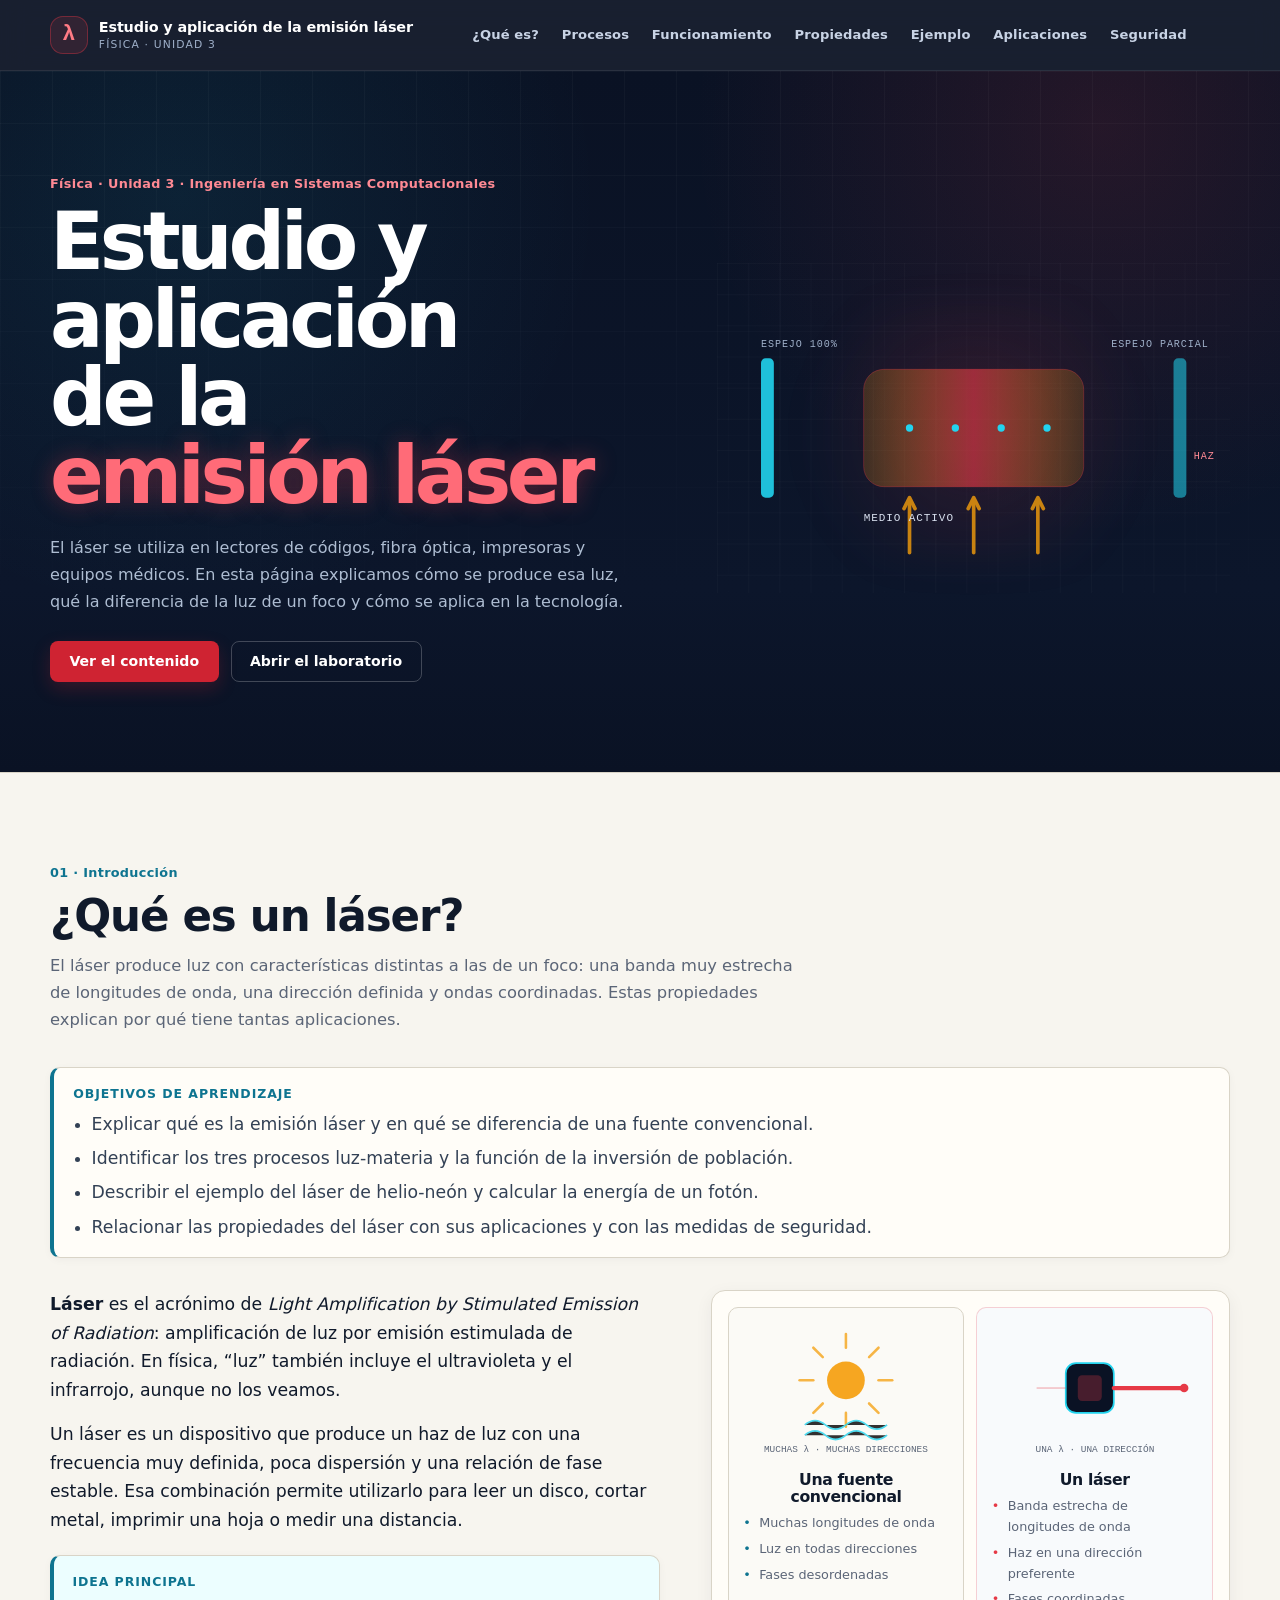
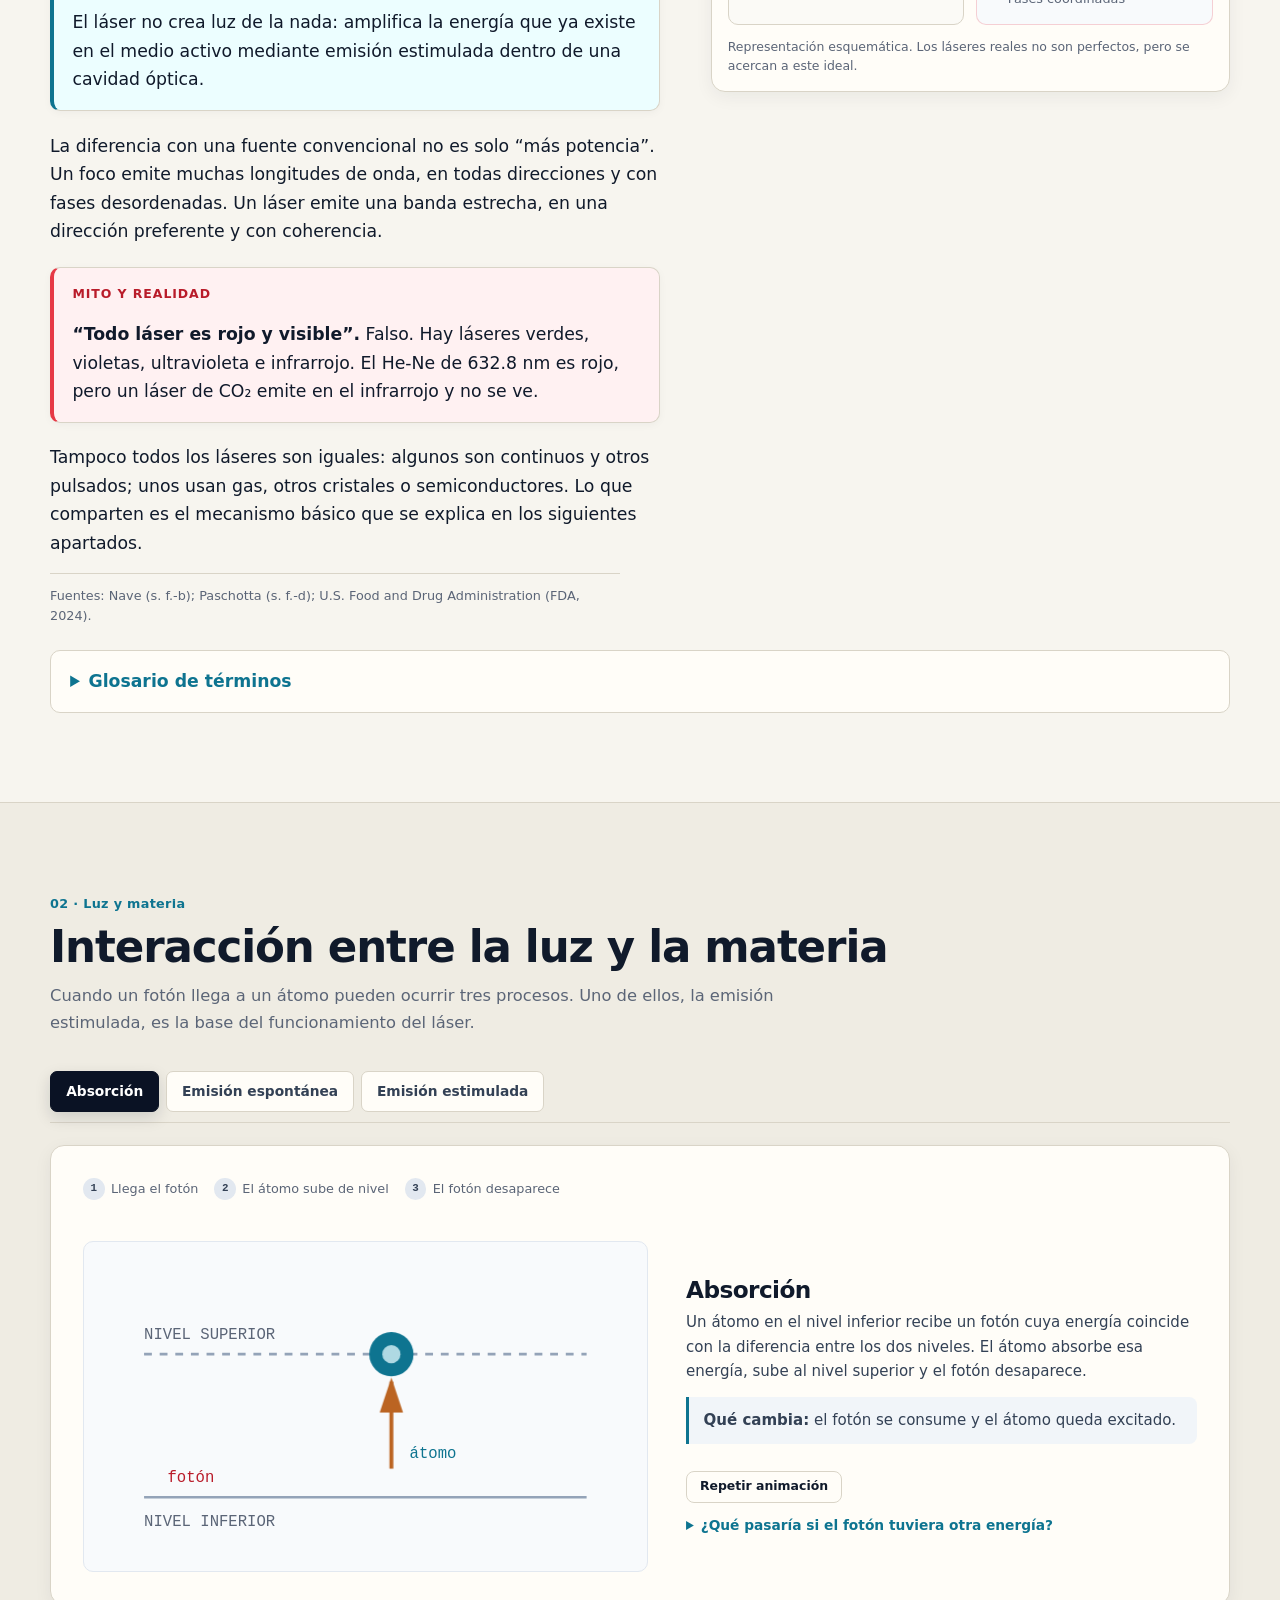
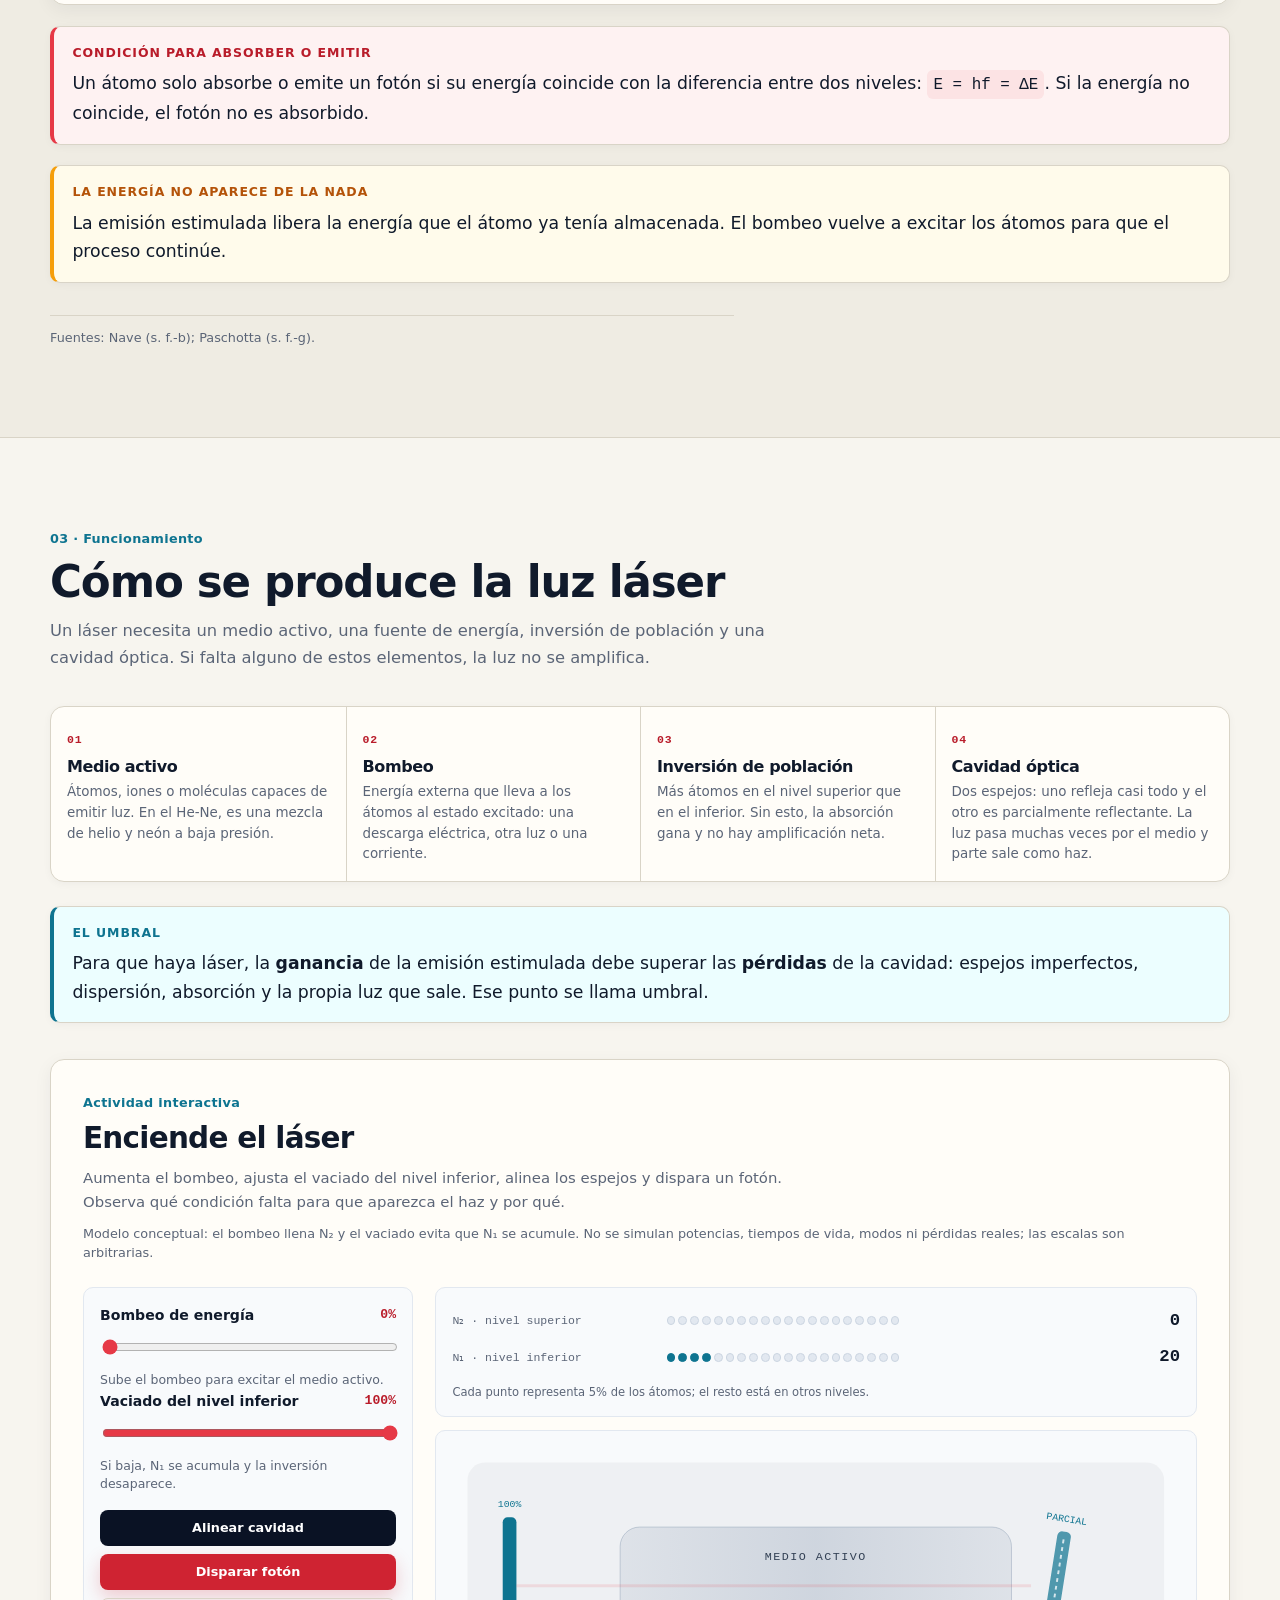
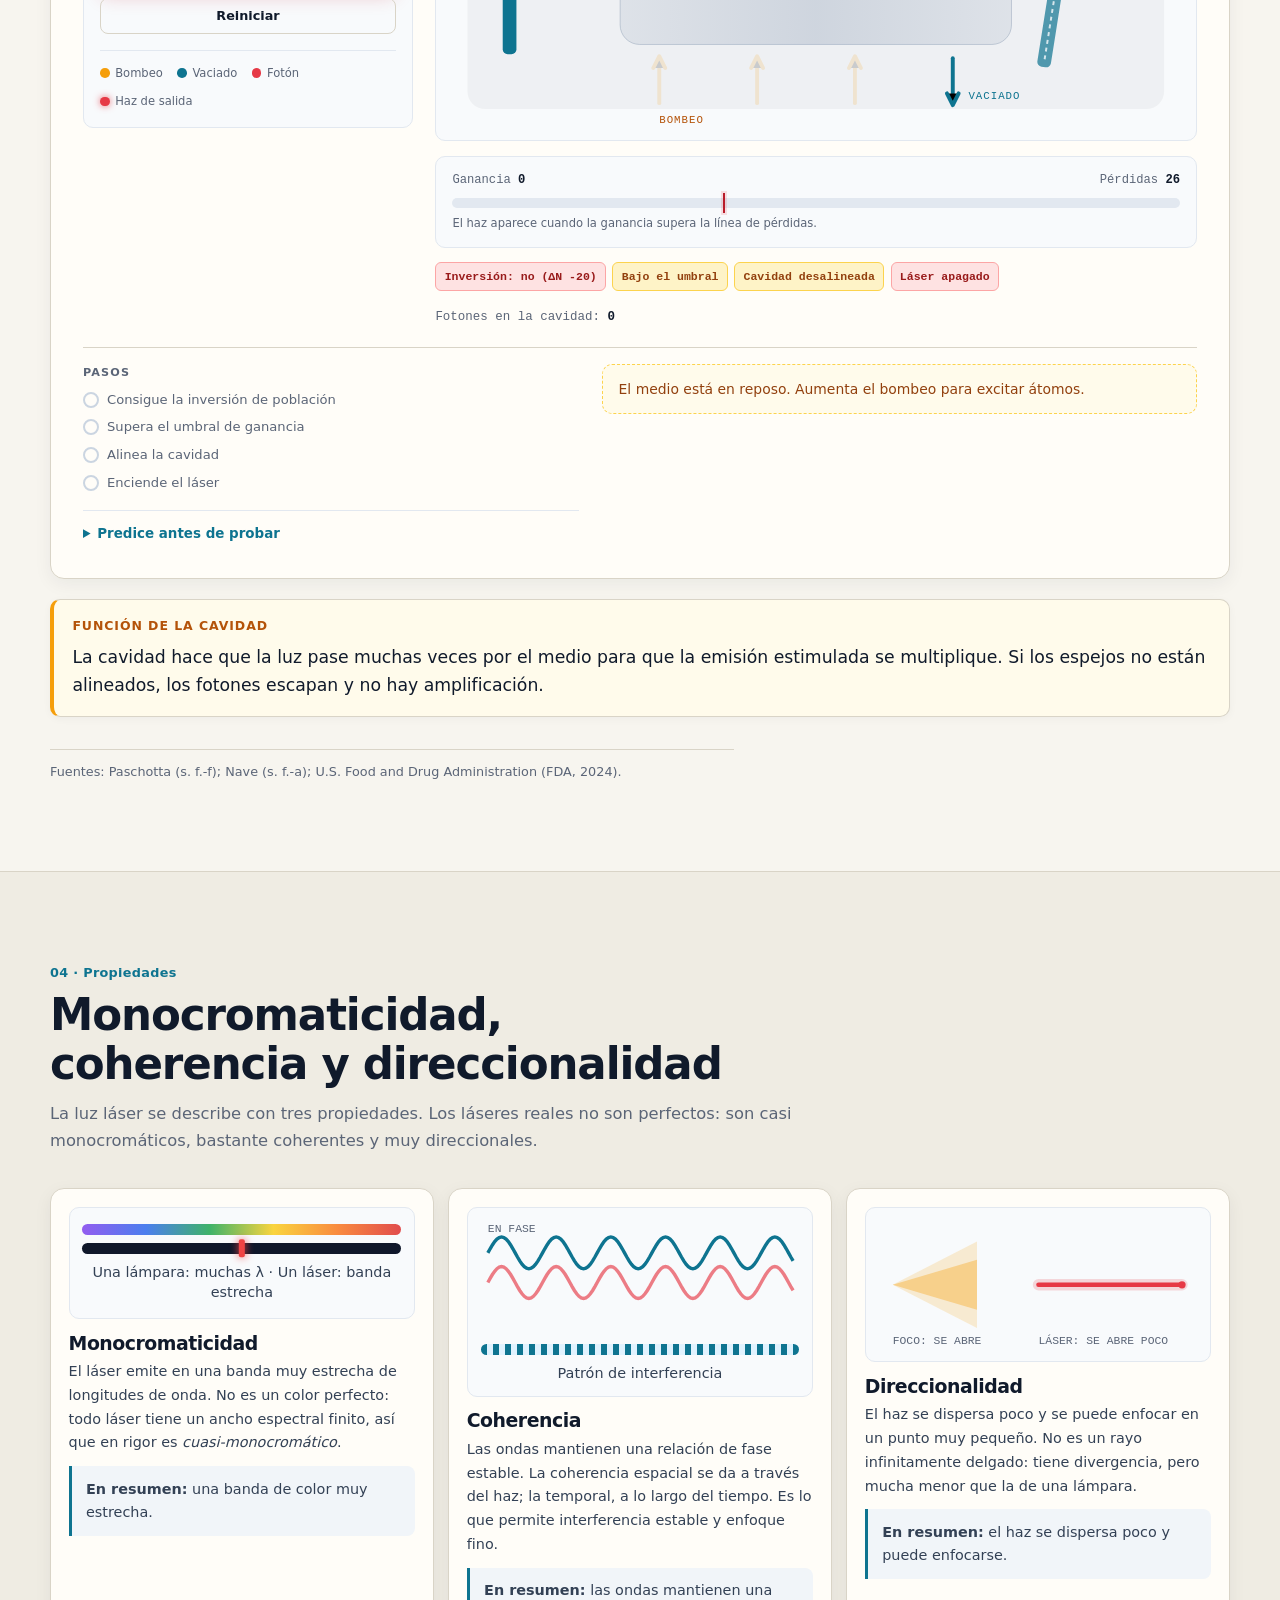
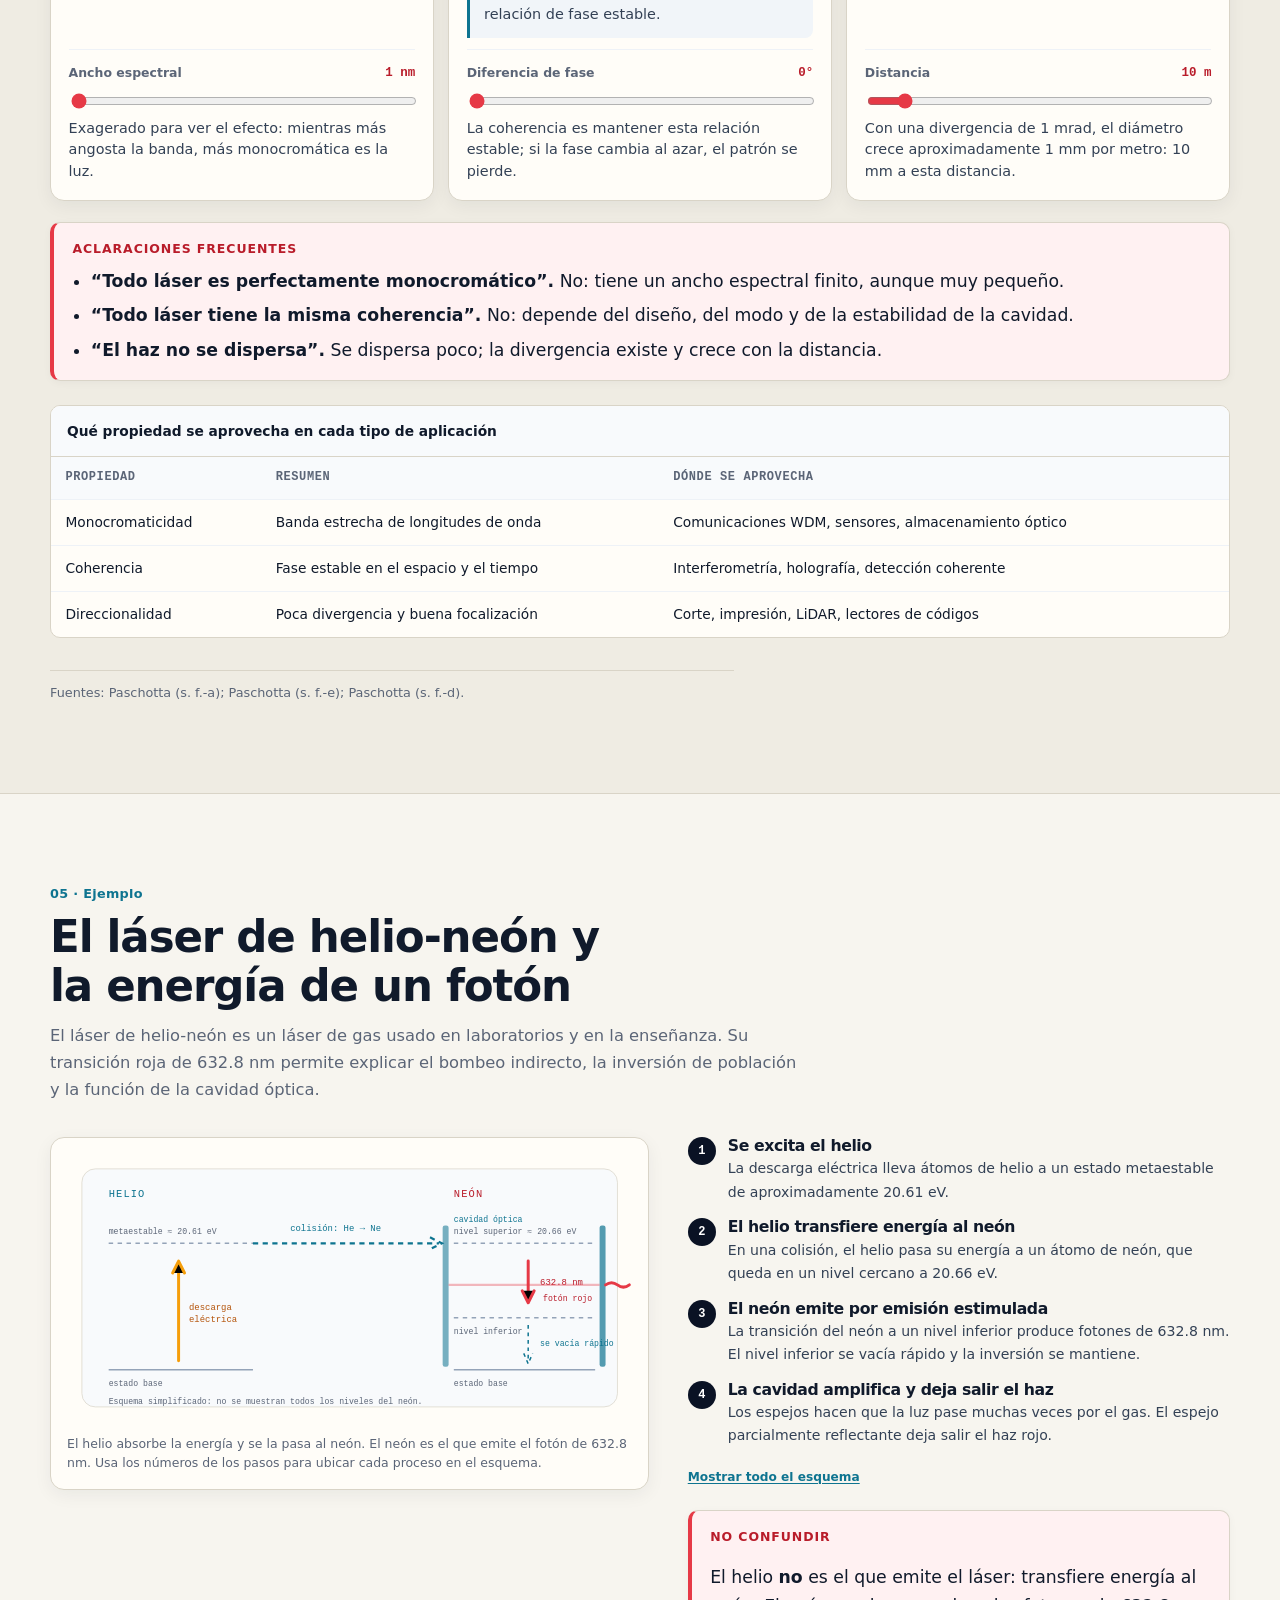
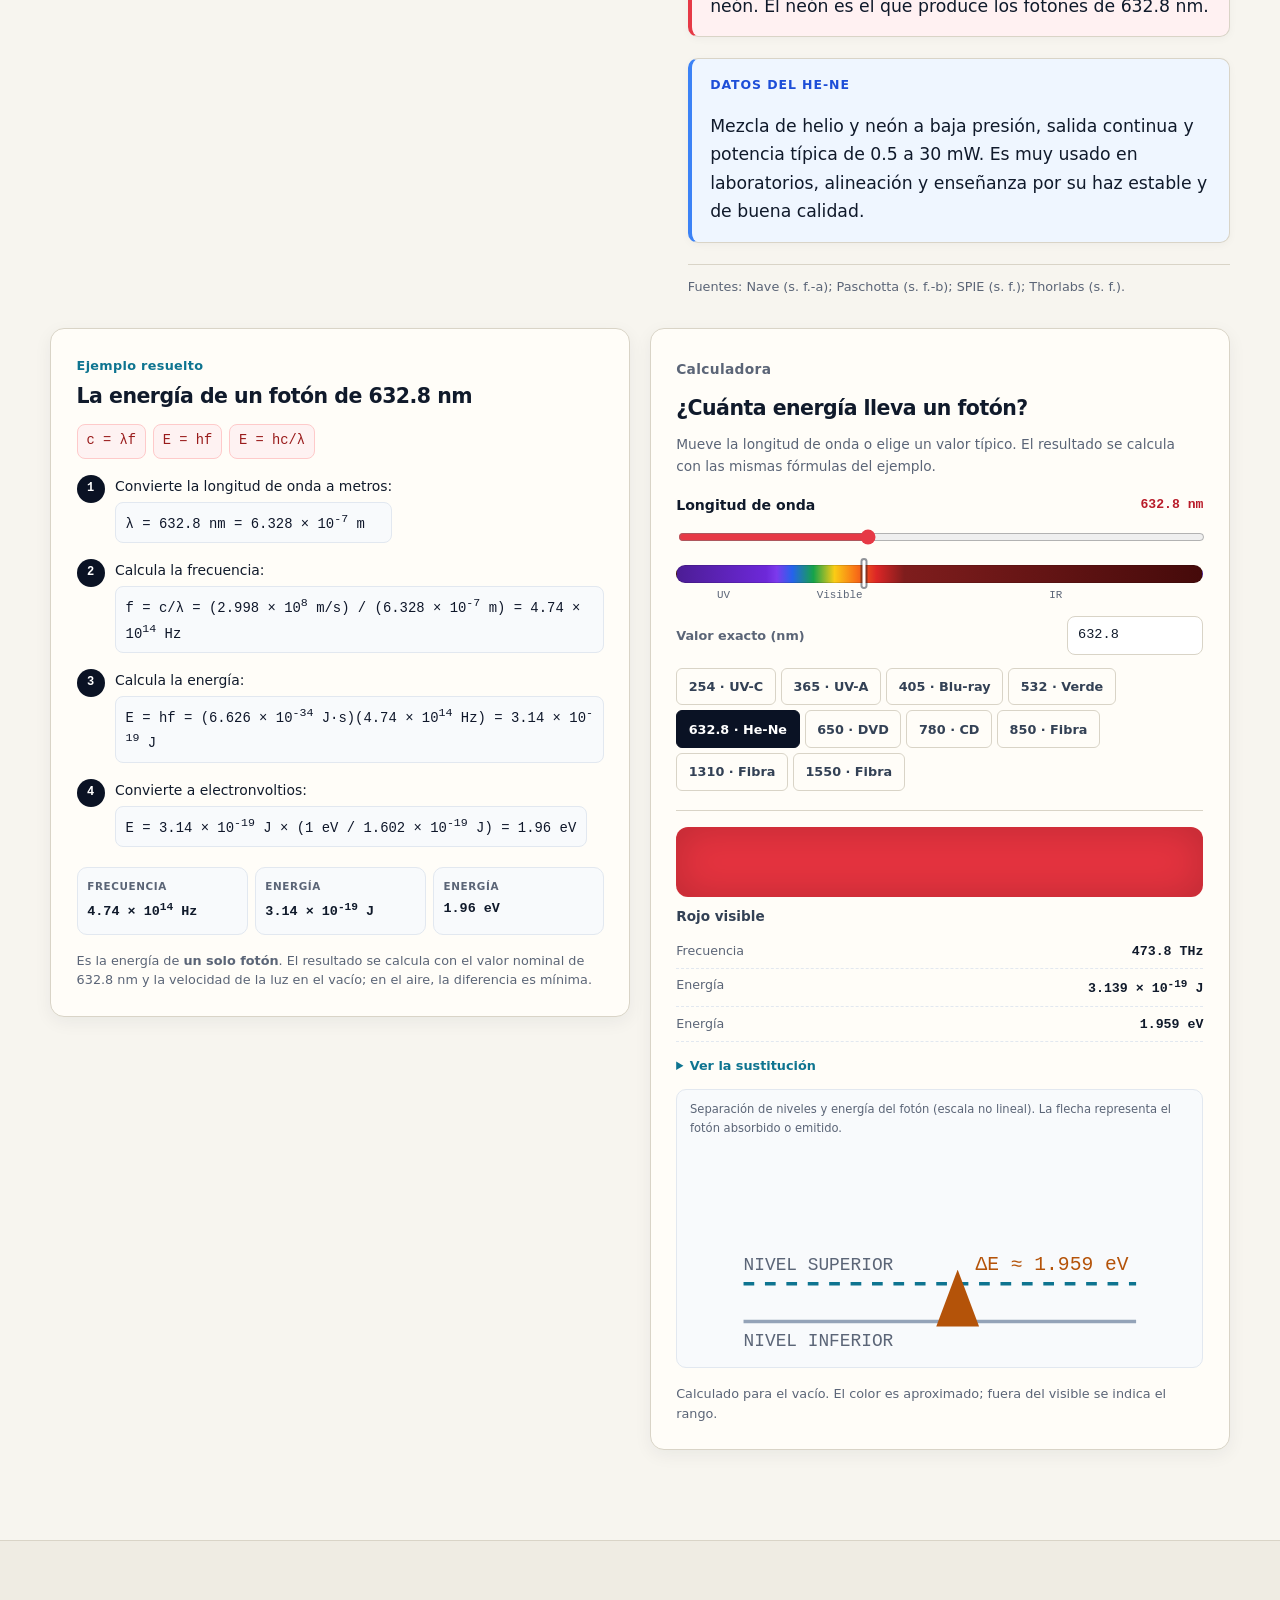
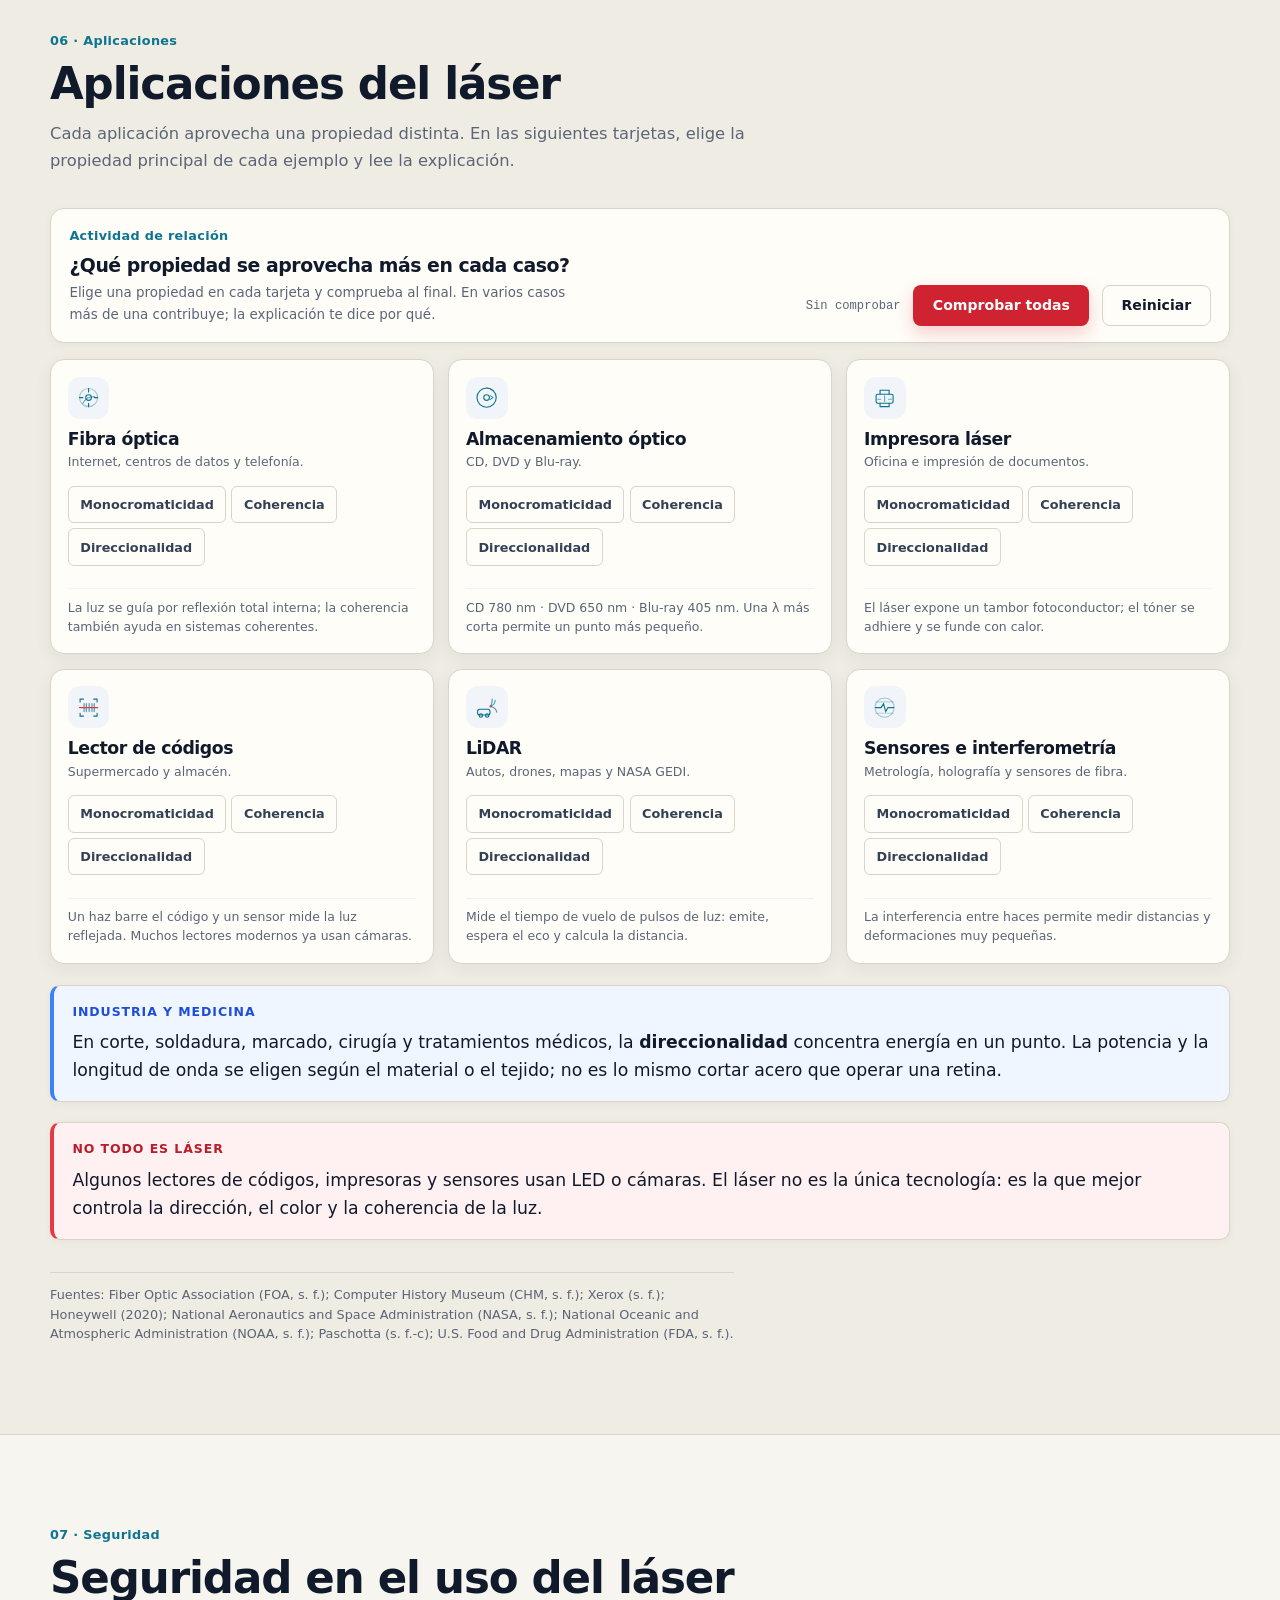
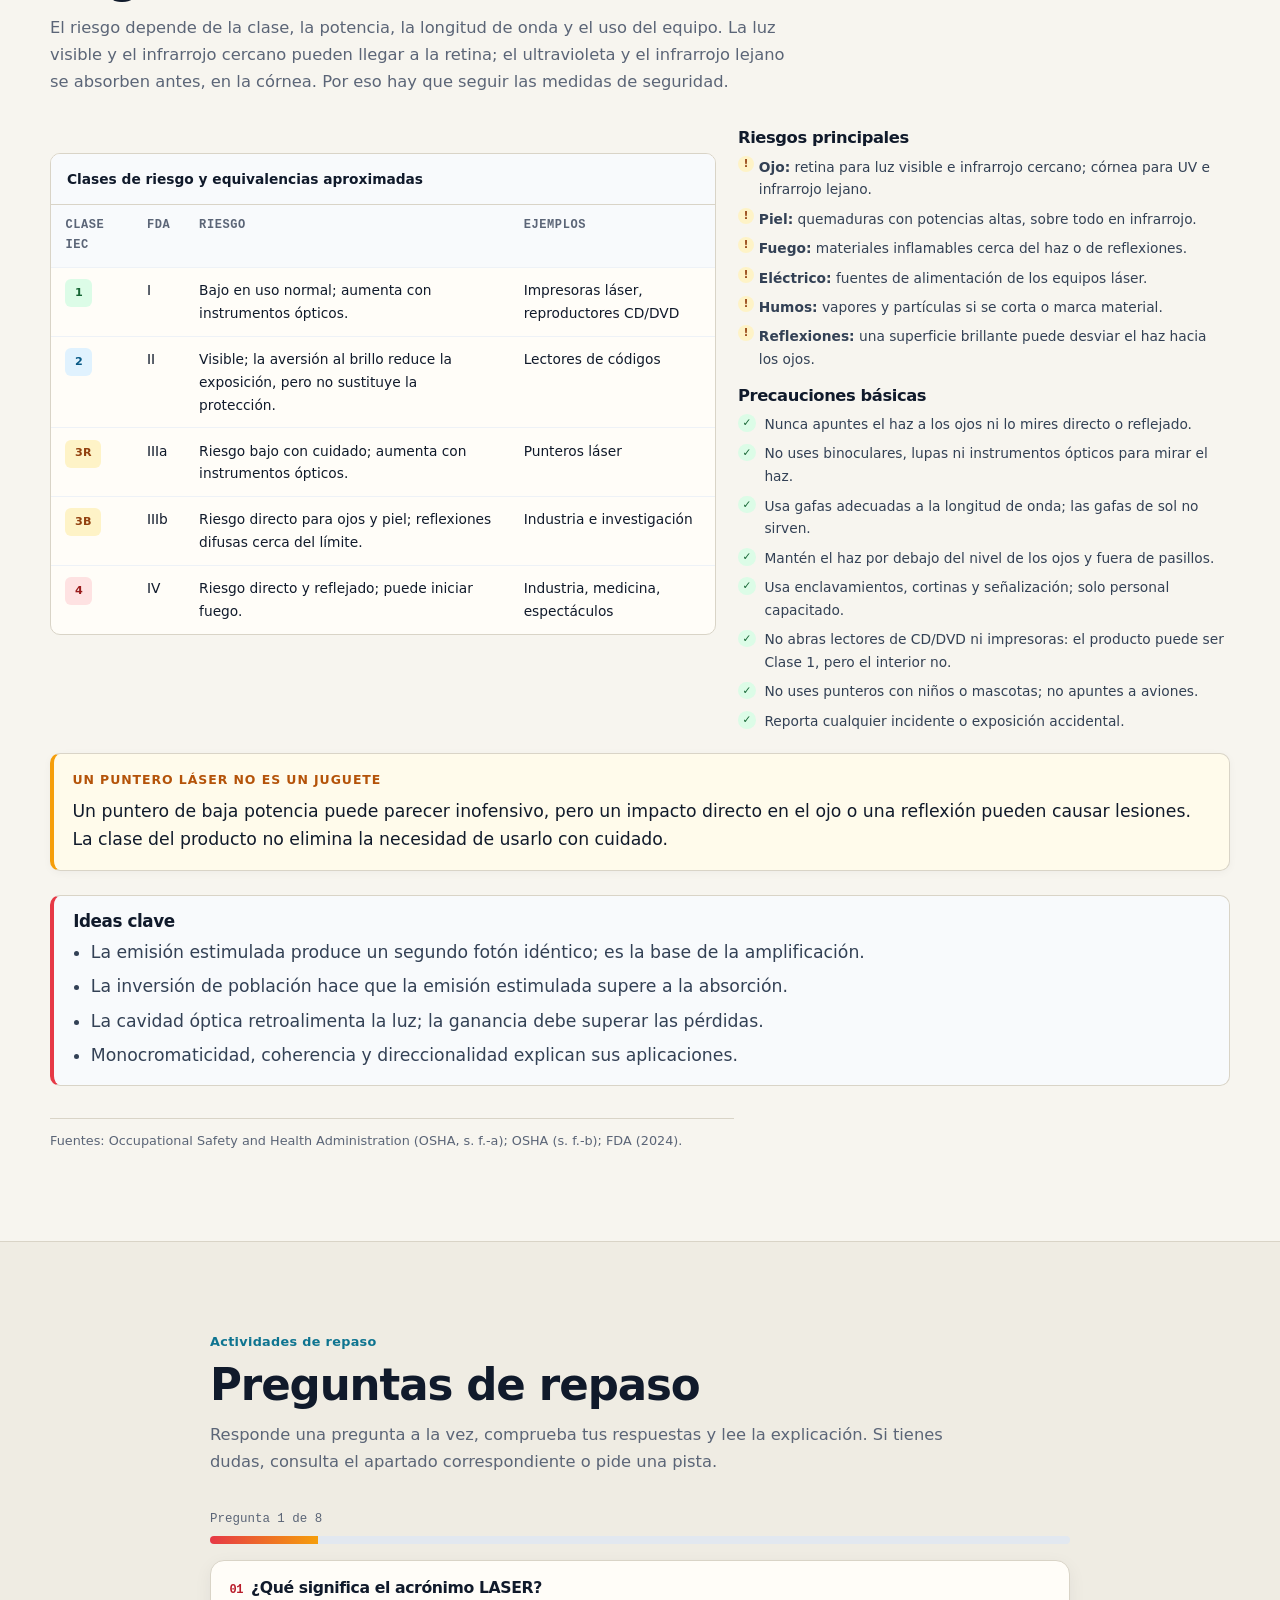
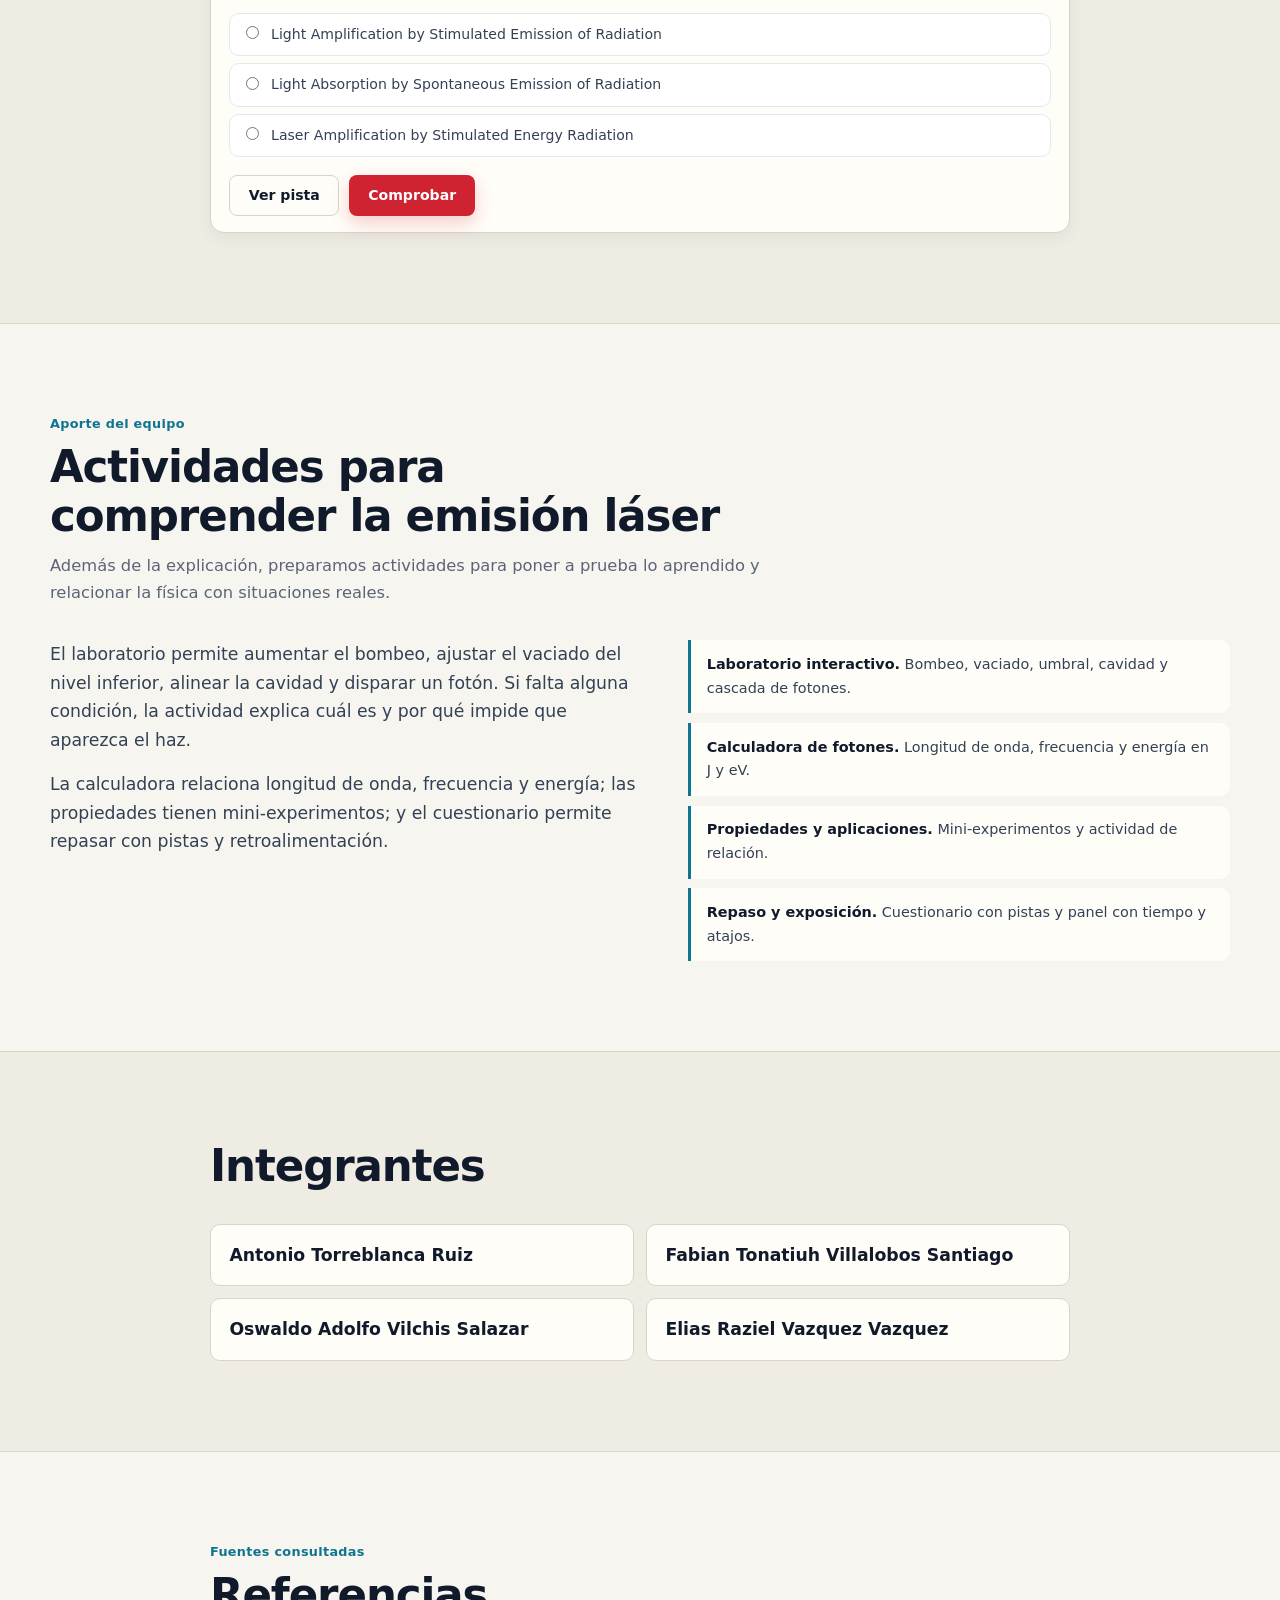
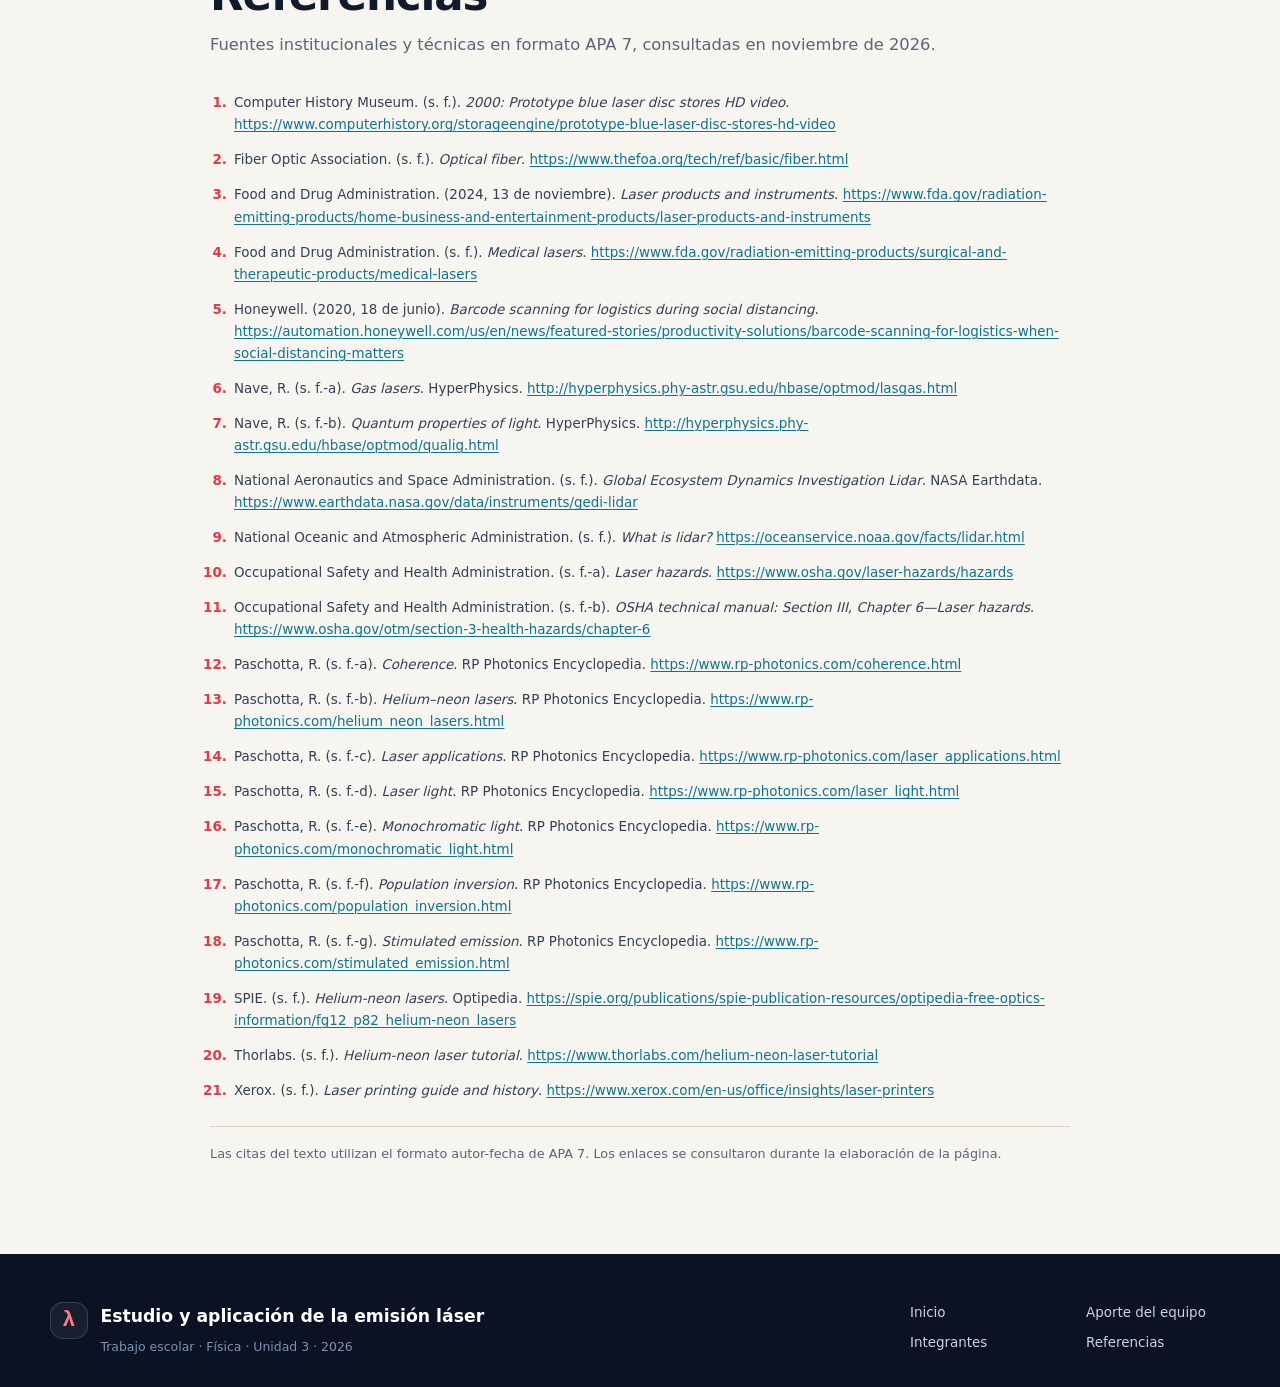
==== commit 7b8219b4: "Página educativa: renombra el sitio a Estudio y aplicación de la emisión láser Actualiza el título y" ====
--- a/index.html
+++ b/index.html
@@ -7,10 +7,10 @@
   <meta name="theme-color" content="#0a1224">
   <meta name="description" content="Investigación escolar sobre la emisión láser: qué es, cómo se produce, el ejemplo del láser de helio-neón, sus aplicaciones y su seguridad.">
   <meta name="author" content="Equipo de Física — Ingeniería en Sistemas Computacionales">
-  <meta property="og:title" content="La ruta del fotón | Estudio y aplicación de la emisión láser">
+  <meta property="og:title" content="Estudio y aplicación de la emisión láser">
   <meta property="og:description" content="Explicación de la emisión láser con un laboratorio interactivo, un ejemplo del láser de helio-neón y actividades de repaso.">
   <meta property="og:type" content="website">
-  <title>La ruta del fotón | Estudio y aplicación de la emisión láser</title>
+  <title>Estudio y aplicación de la emisión láser</title>
   <link rel="icon" href="./assets/favicon.svg" type="image/svg+xml">
   <link rel="stylesheet" href="./css/styles.css">
 </head>
@@ -20,11 +20,11 @@
 
   <header class="site-header" id="site-header">
     <div class="header-inner container">
-      <a class="brand" href="#inicio" aria-label="La ruta del fotón, ir al inicio">
+      <a class="brand" href="#inicio" aria-label="Estudio y aplicación de la emisión láser, ir al inicio">
         <span class="brand-mark" aria-hidden="true">λ</span>
         <span class="brand-text">
-          <strong>La ruta del fotón</strong>
-          <small>Emisión láser</small>
+          <strong>Estudio y aplicación de la emisión láser</strong>
+          <small>Física · Unidad 3</small>
         </span>
       </a>
 
@@ -37,12 +37,12 @@
         <a href="#aplicaciones">Aplicaciones</a>
         <a href="#seguridad">Seguridad</a>
       </nav>
-
+<!--
       <div class="header-actions">
         <button type="button" class="btn btn--presenter" id="presenter-toggle" aria-expanded="false" aria-controls="presenter">
           Presentar
         </button>
-      </div>
+      </div>-->
     </div>
   </header>
 
@@ -51,8 +51,7 @@
       <div class="hero-grid container">
         <div class="hero-copy">
           <p class="eyebrow">Física · Unidad 3 · Ingeniería en Sistemas Computacionales</p>
-          <h1 id="hero-title">La ruta del <span class="text-laser">fotón</span></h1>
-          <p class="hero-subtitle">Estudio y aplicación de la emisión láser</p>
+          <h1 id="hero-title">Estudio y aplicación de la <span class="text-laser">emisión láser</span></h1>
           <p class="hero-lead">
             El láser se utiliza en lectores de códigos, fibra óptica, impresoras y equipos médicos.
             En esta página explicamos cómo se produce esa luz, qué la diferencia de la luz de un foco
@@ -1412,8 +1411,7 @@
       <div class="footer-brand">
         <span class="brand-mark" aria-hidden="true">λ</span>
         <div>
-          <p class="footer-title">La ruta del fotón</p>
-          <p class="footer-subtitle">Estudio y aplicación de la emisión láser</p>
+          <p class="footer-title">Estudio y aplicación de la emisión láser</p>
           <p class="footer-meta">Trabajo escolar · Física · Unidad 3 · 2026</p>
         </div>
       </div>
--- a/css/styles.css
+++ b/css/styles.css
@@ -1983,16 +1983,23 @@
   border-color: #fca5a5;
 }
 
-.quiz-question legend {
+.quiz-question-title {
   display: flex;
   align-items: baseline;
   gap: 0.5rem;
-  padding: 0 0.2rem;
+  margin: 0 0 0.8rem;
+  padding: 0;
   font-size: 0.98rem;
   font-weight: 750;
+  line-height: 1.45;
+}
+
+.quiz-question-title > span:last-child {
+  min-width: 0;
 }
 
 .quiz-num {
+  flex: 0 0 auto;
   color: var(--laser-deep);
   font-family: var(--font-mono);
   font-size: 0.75rem;
@@ -2002,7 +2009,7 @@
 .quiz-options {
   display: grid;
   gap: 0.42rem;
-  margin-top: 0.8rem;
+  margin-top: 0;
 }
 
 .quiz-options label {
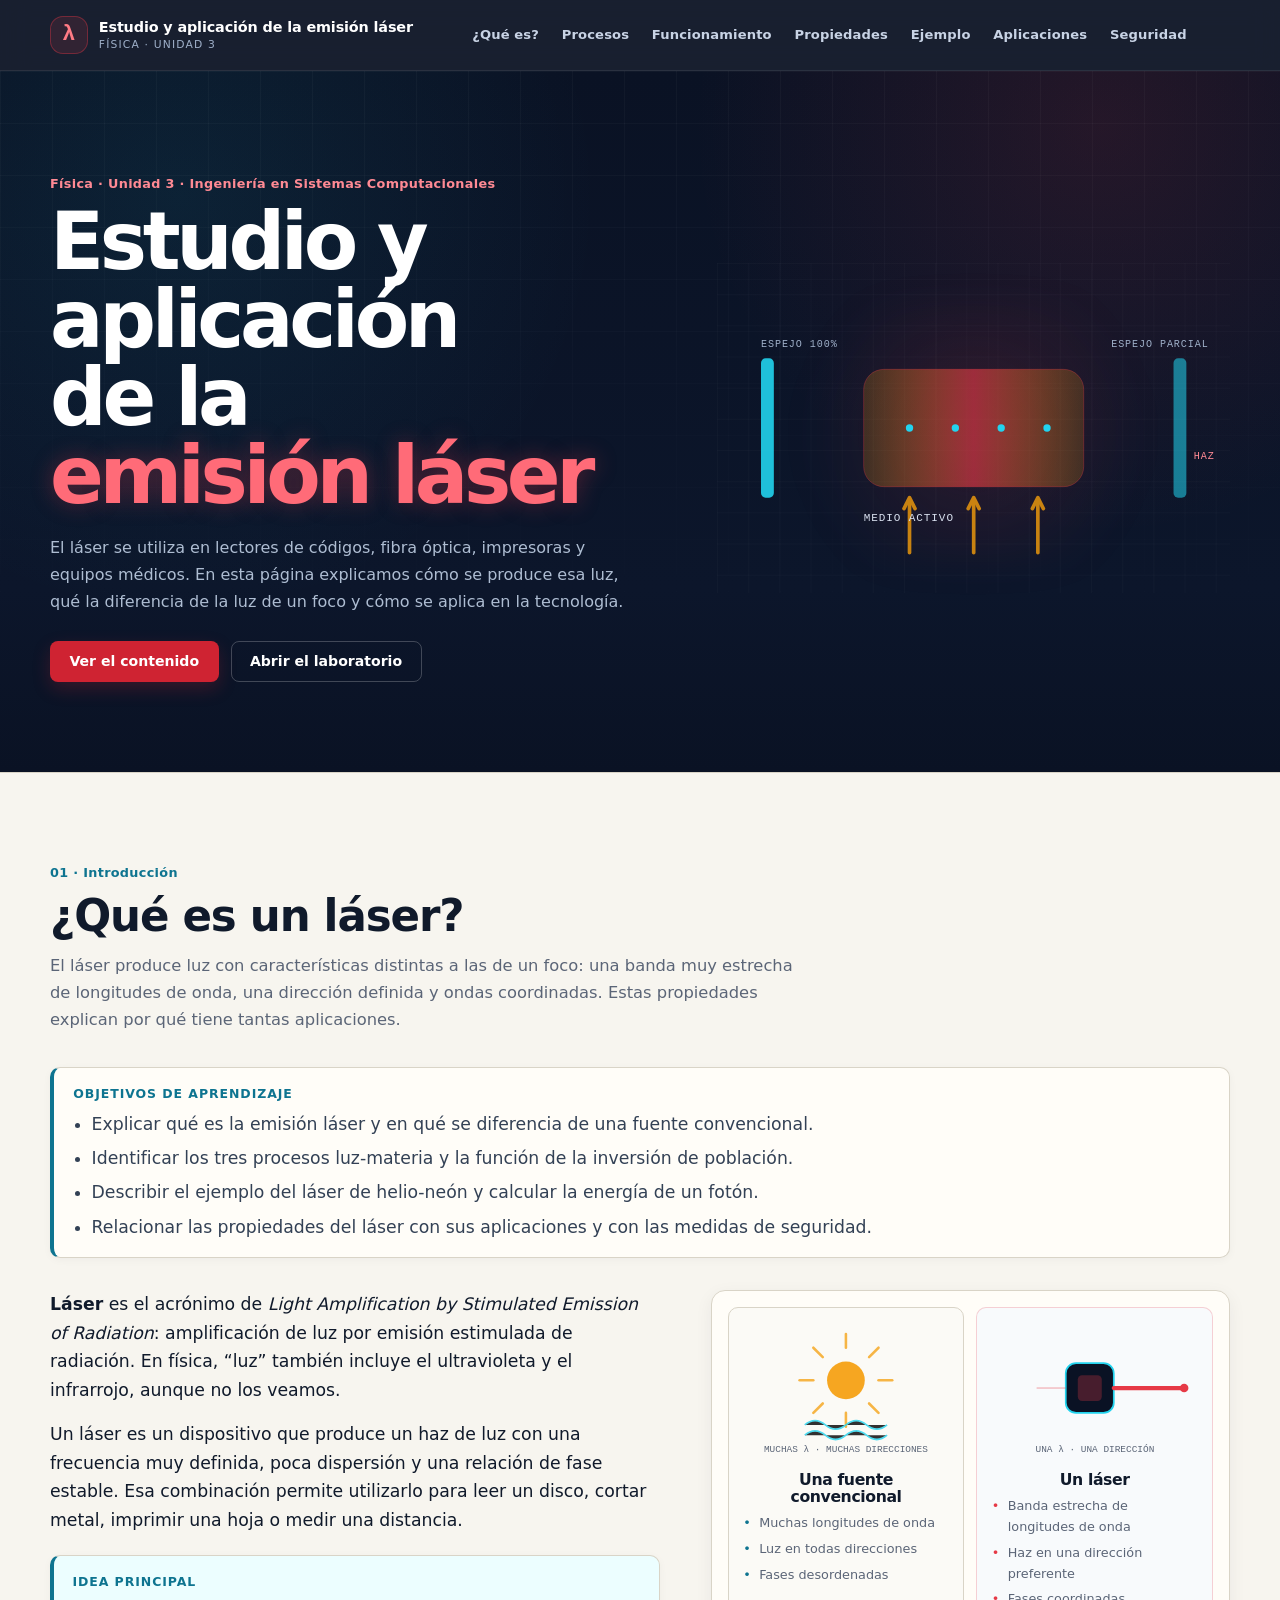
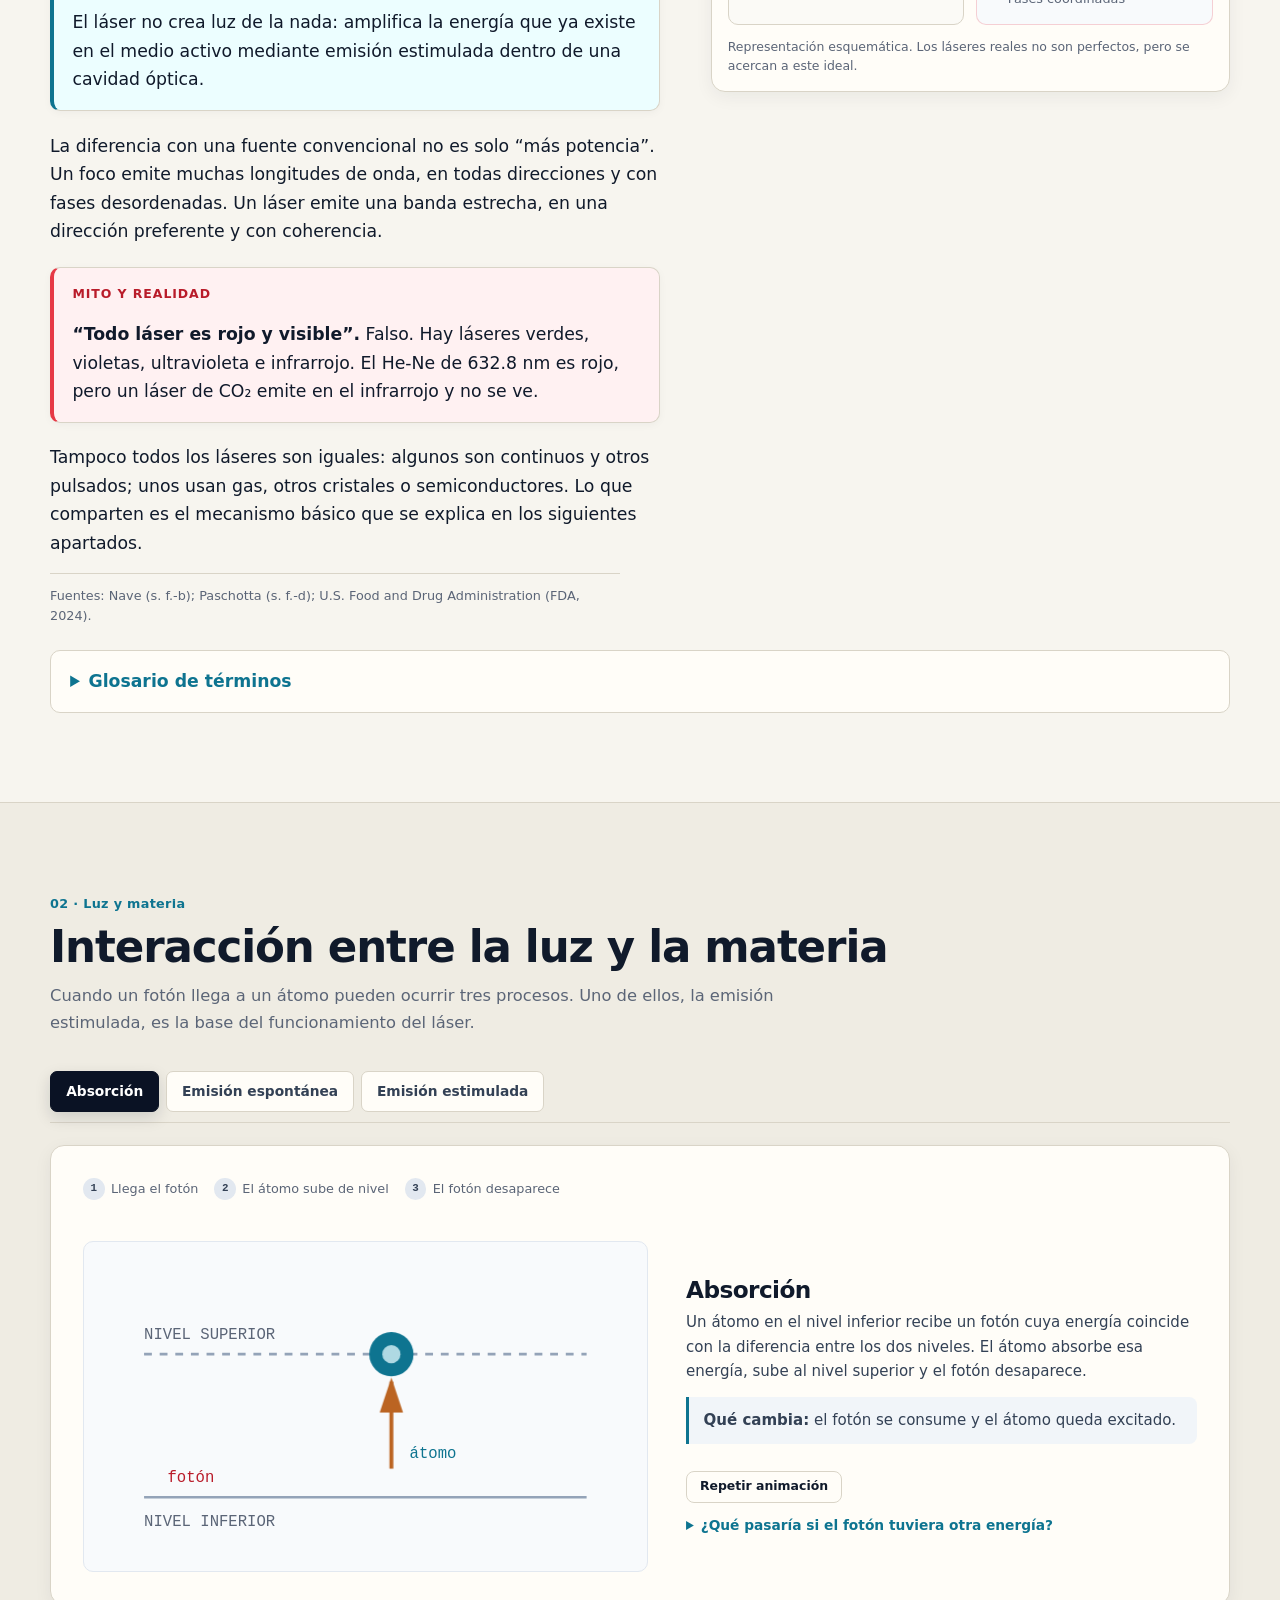
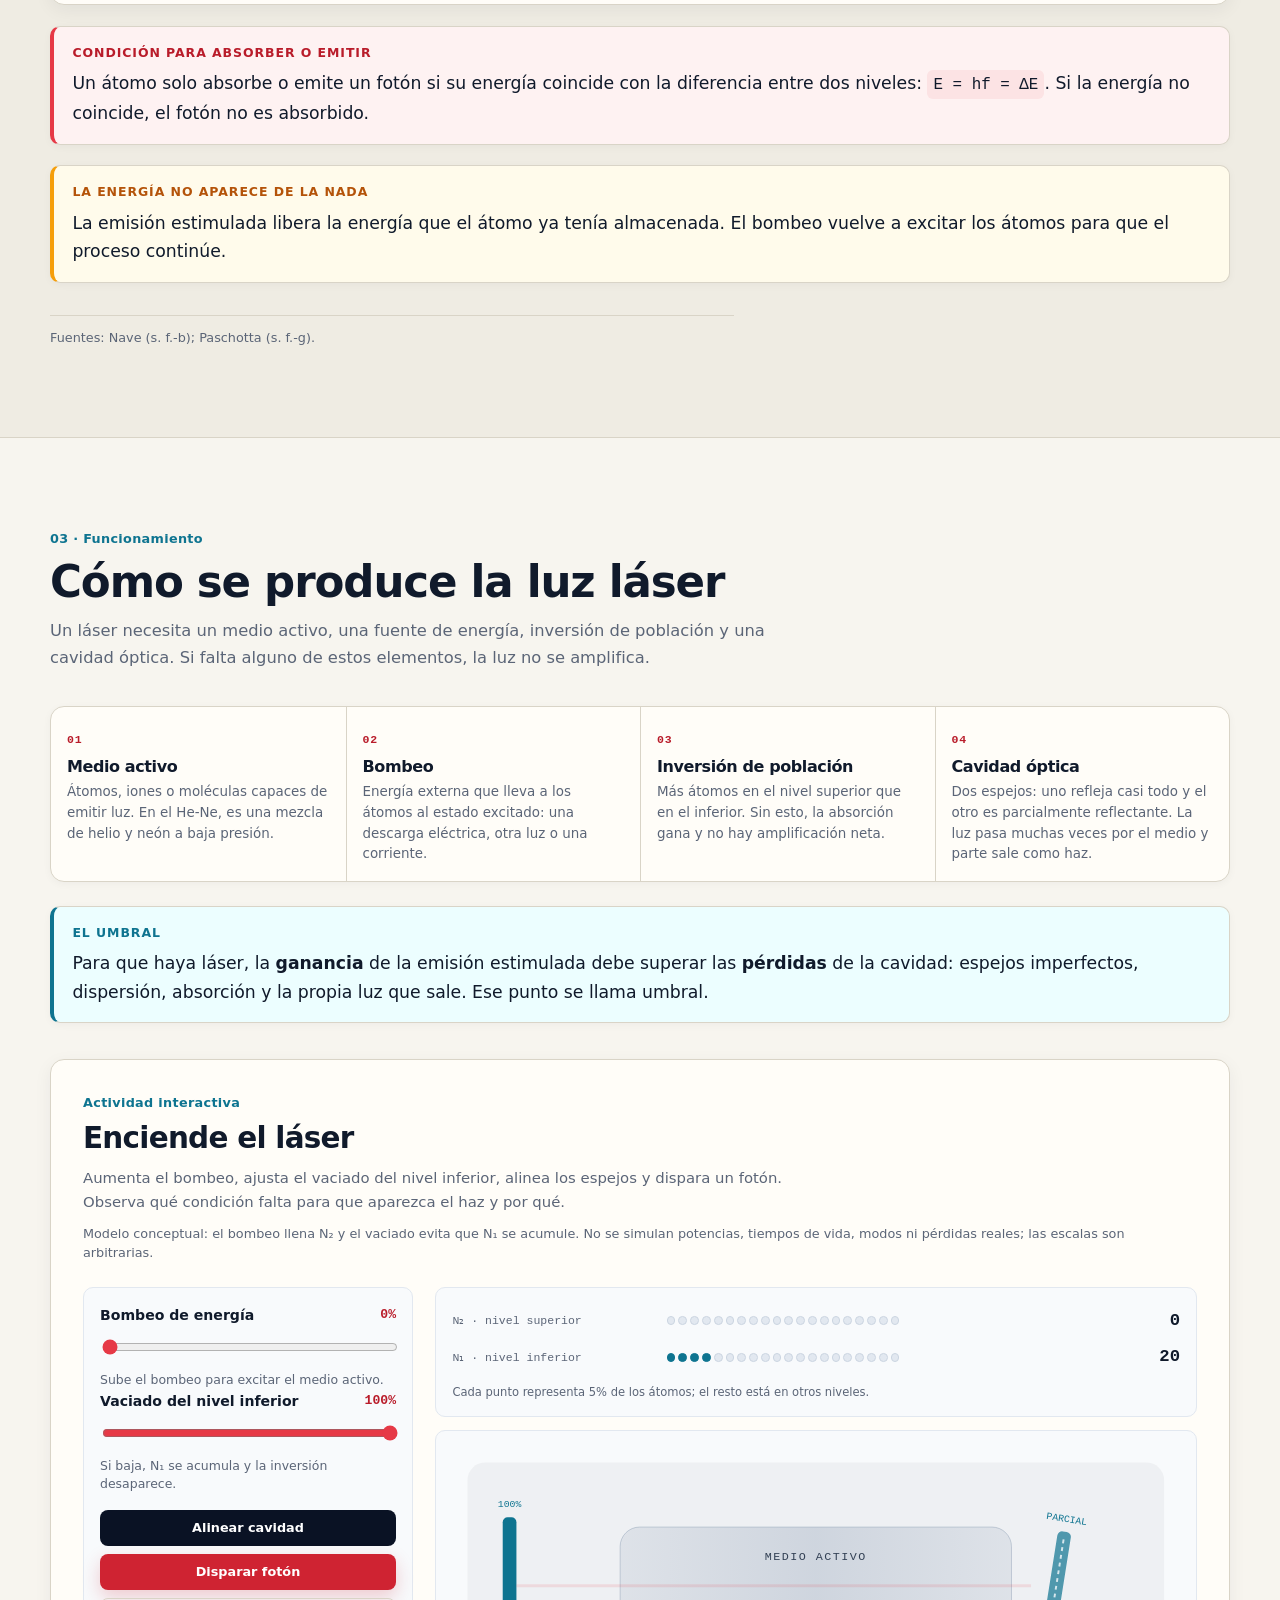
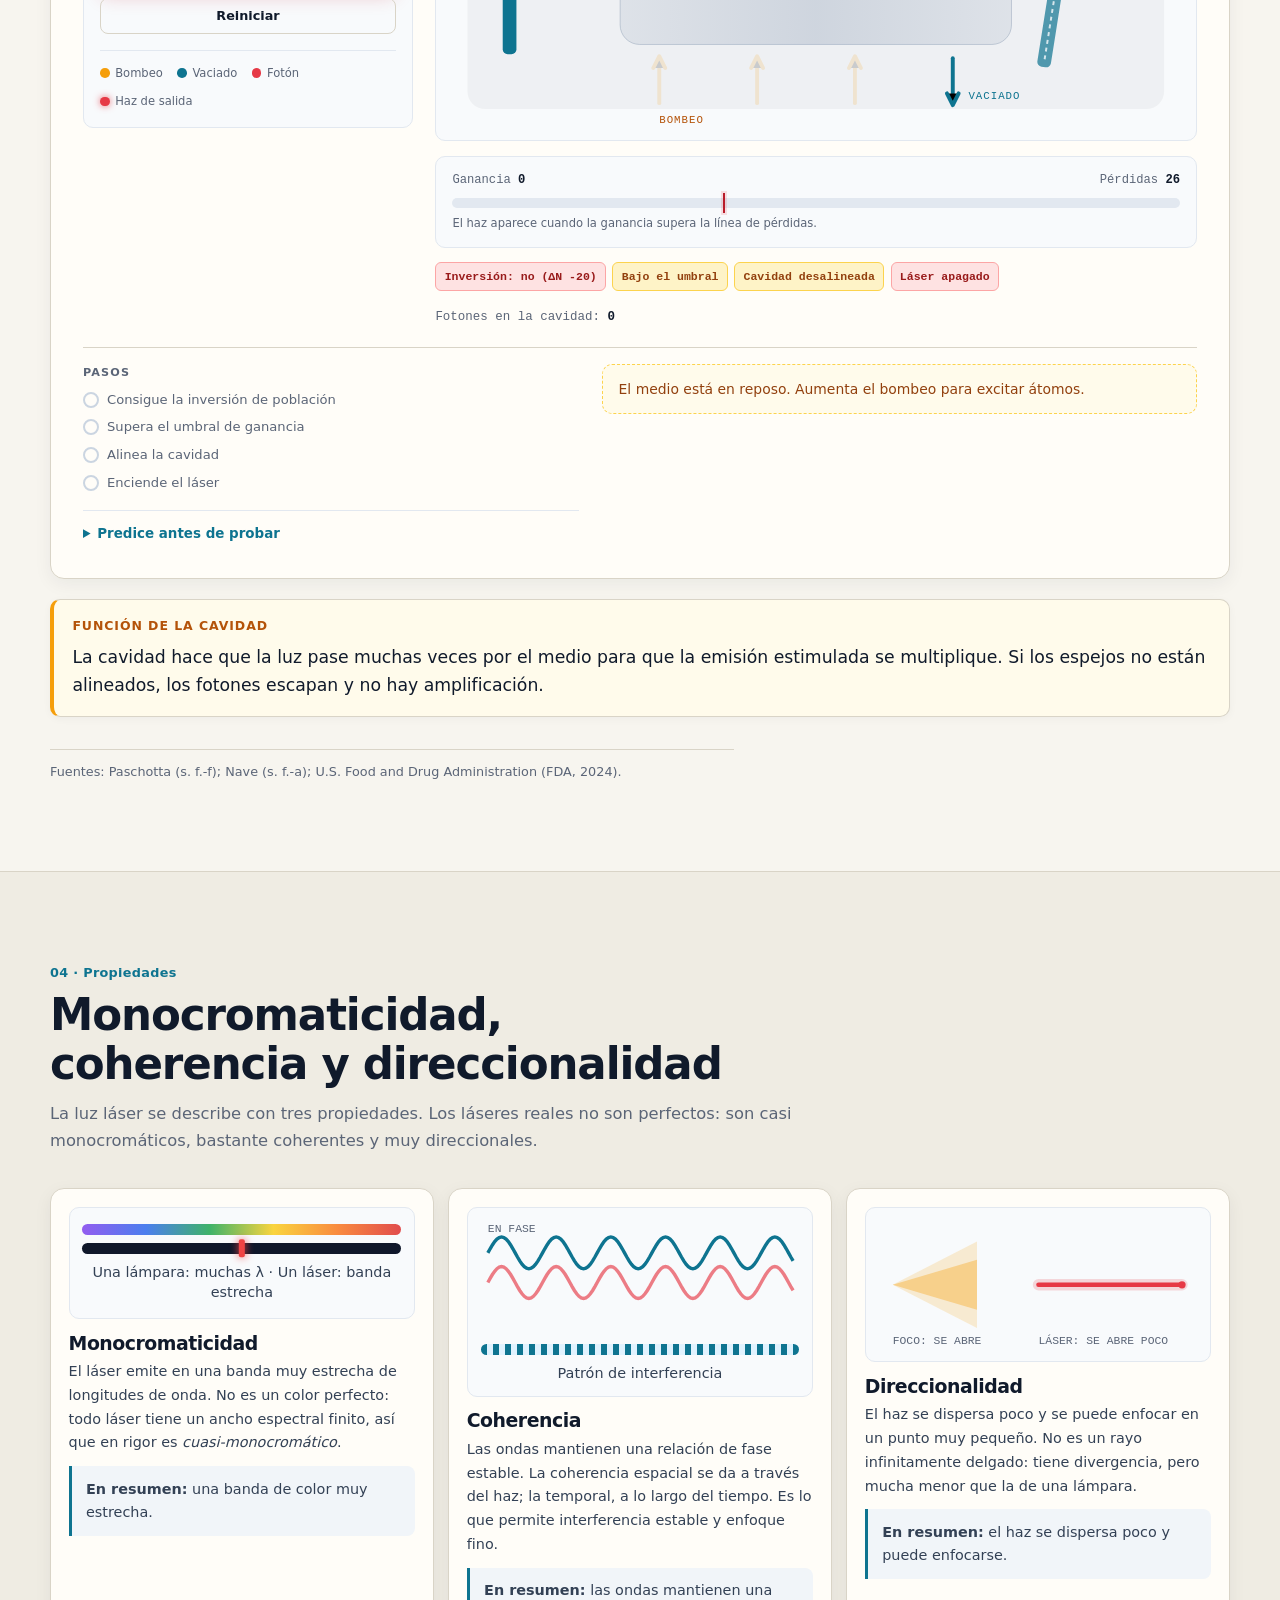
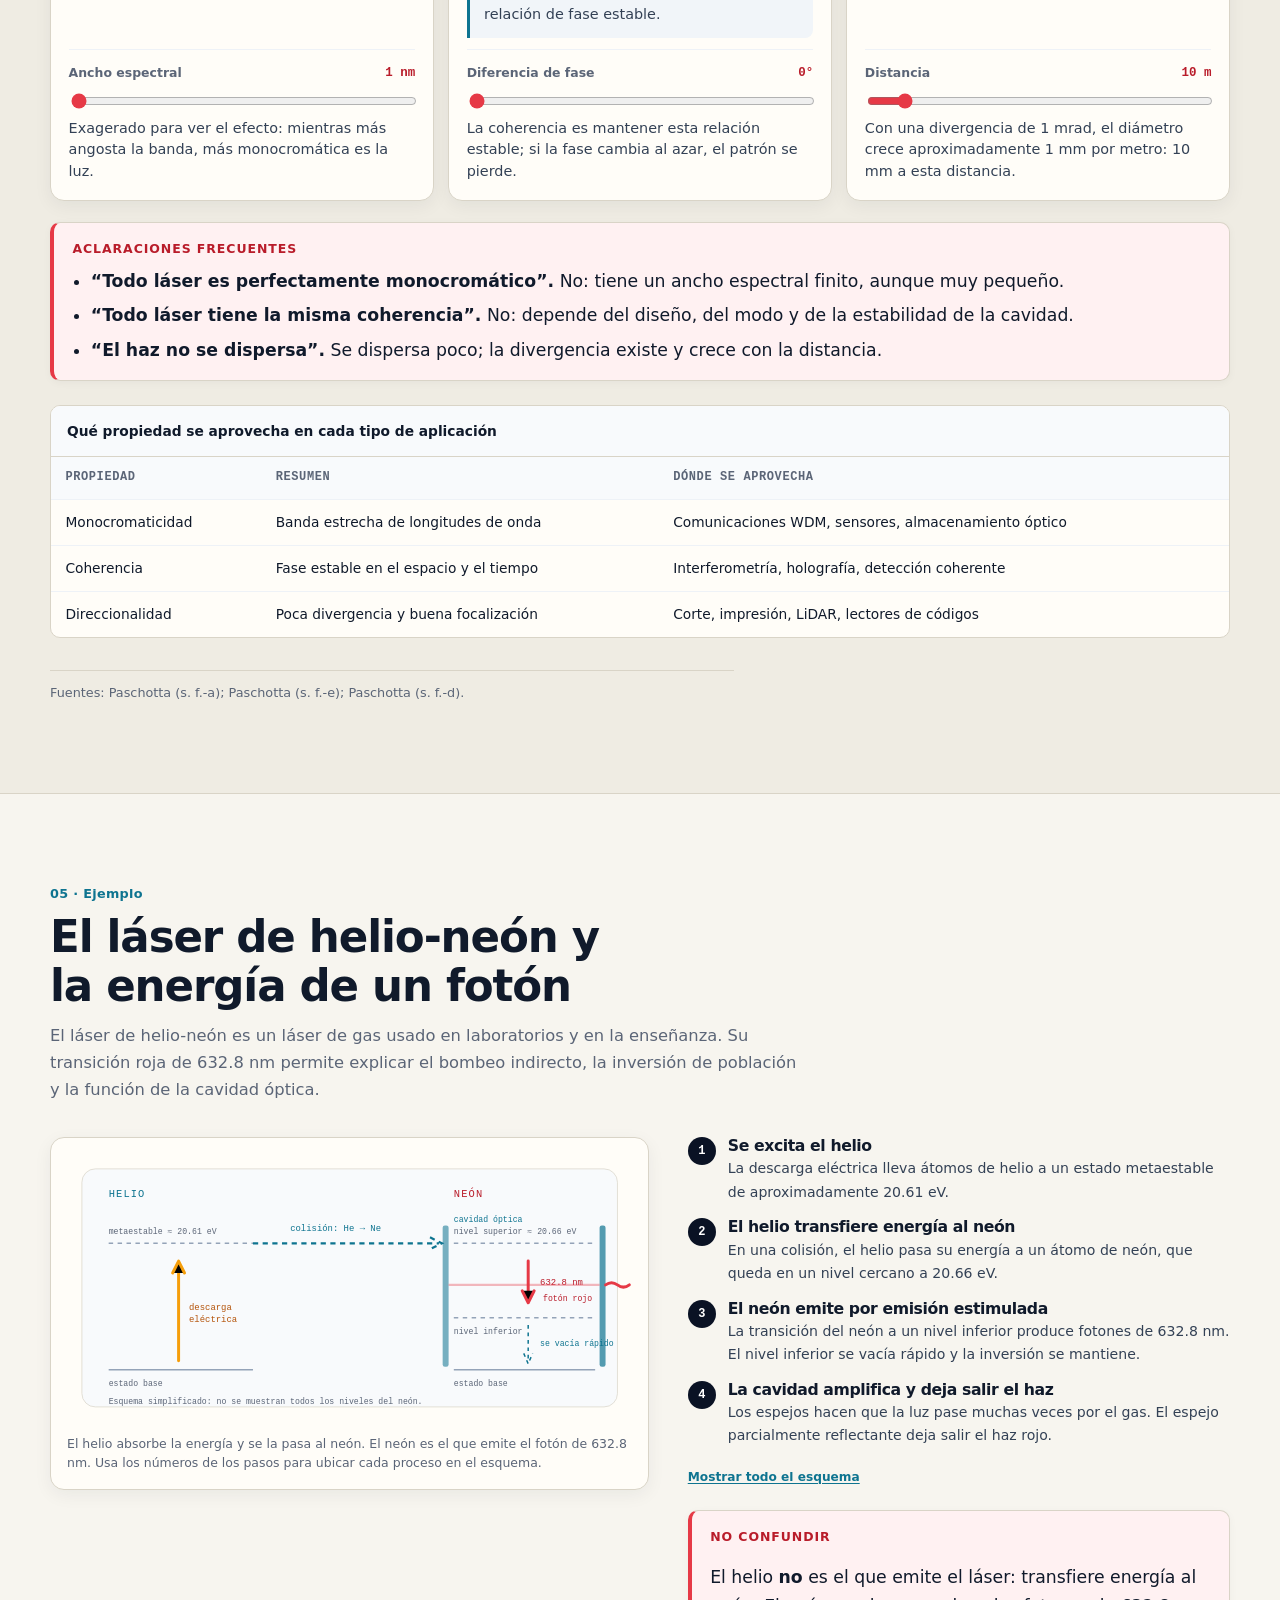
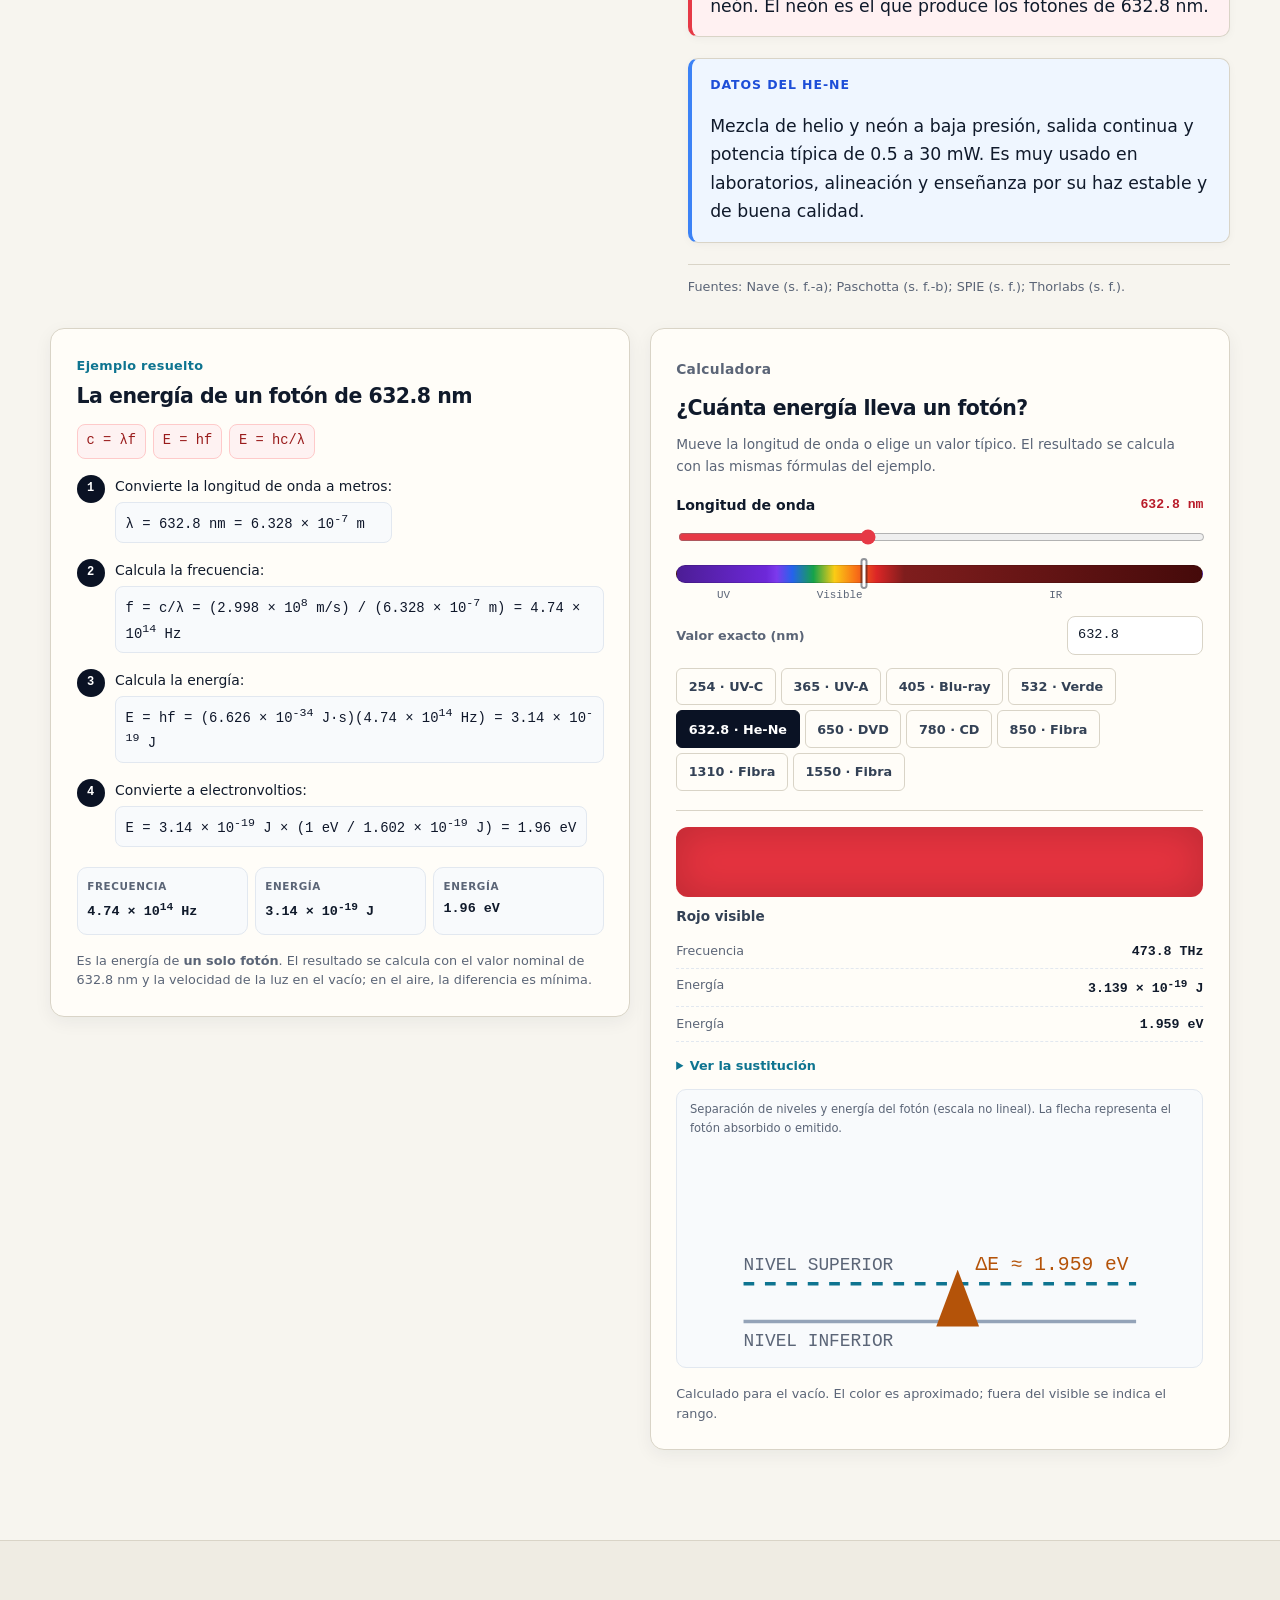
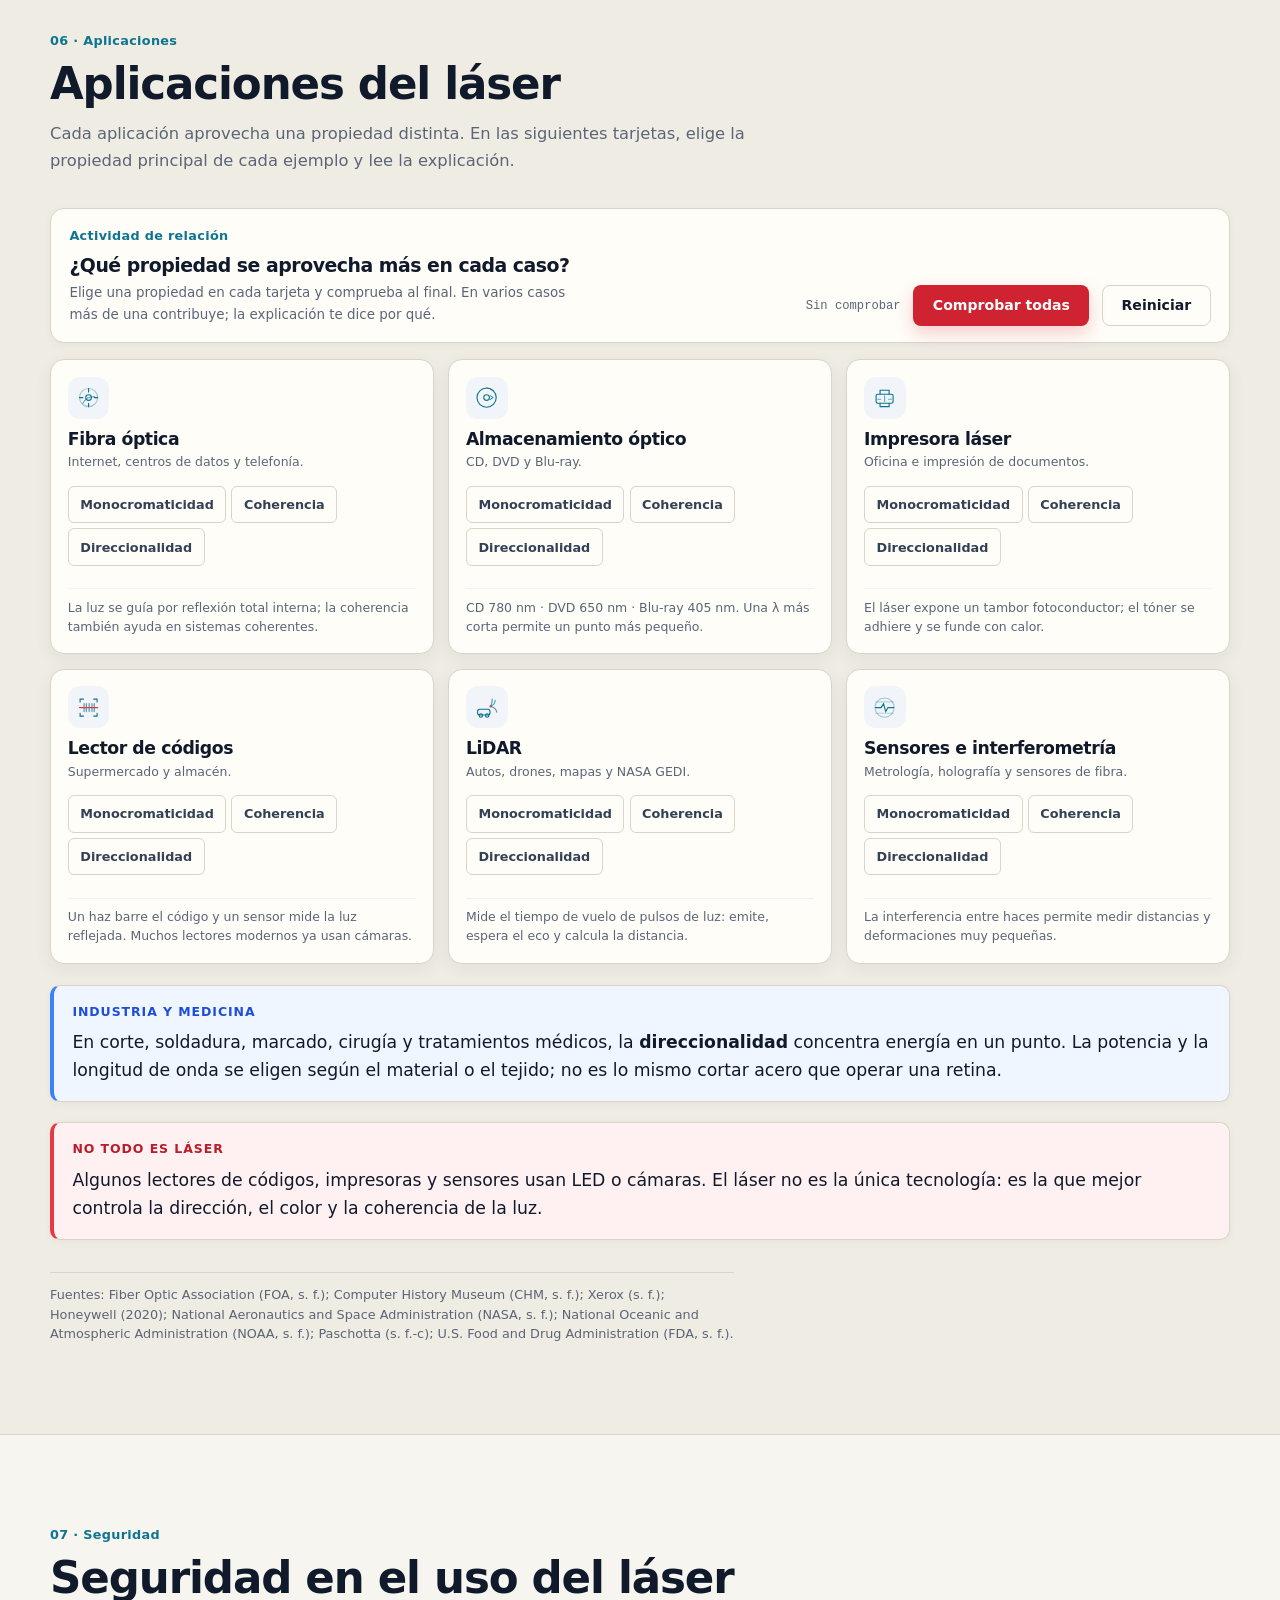
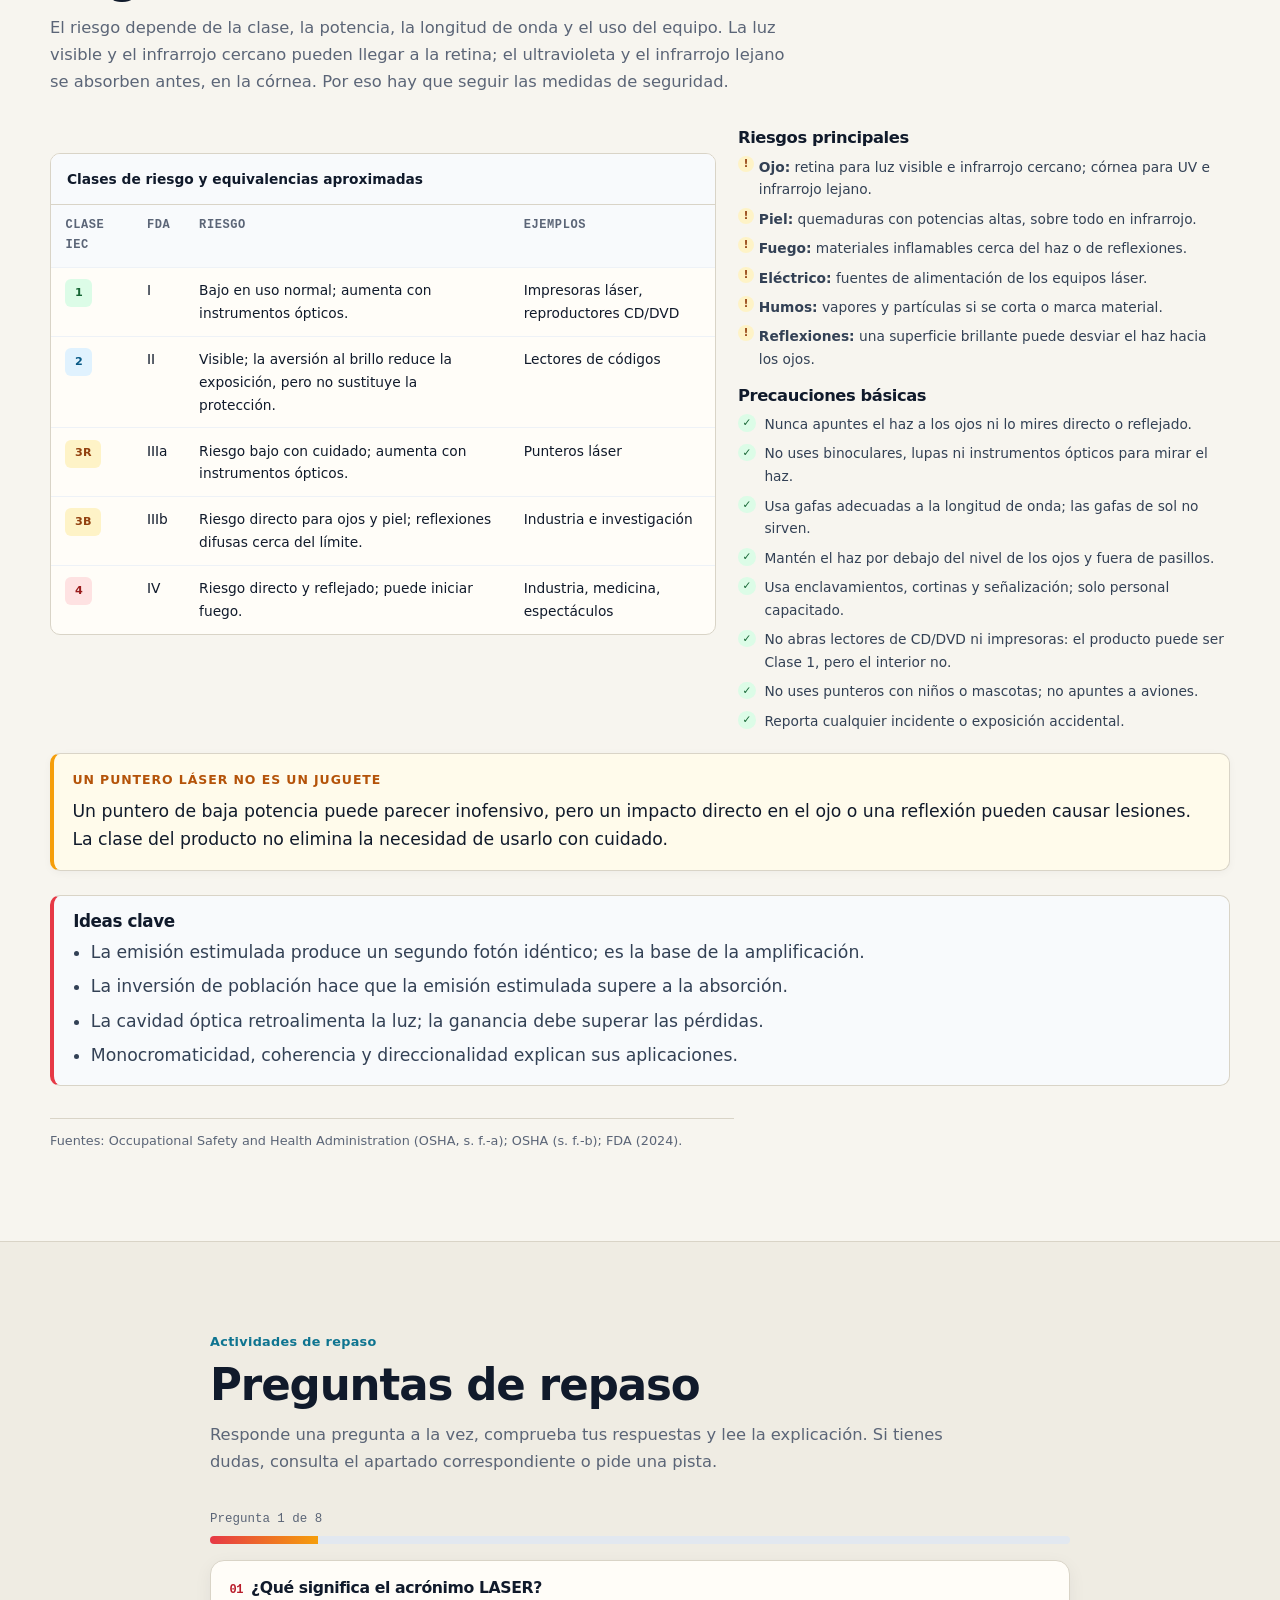
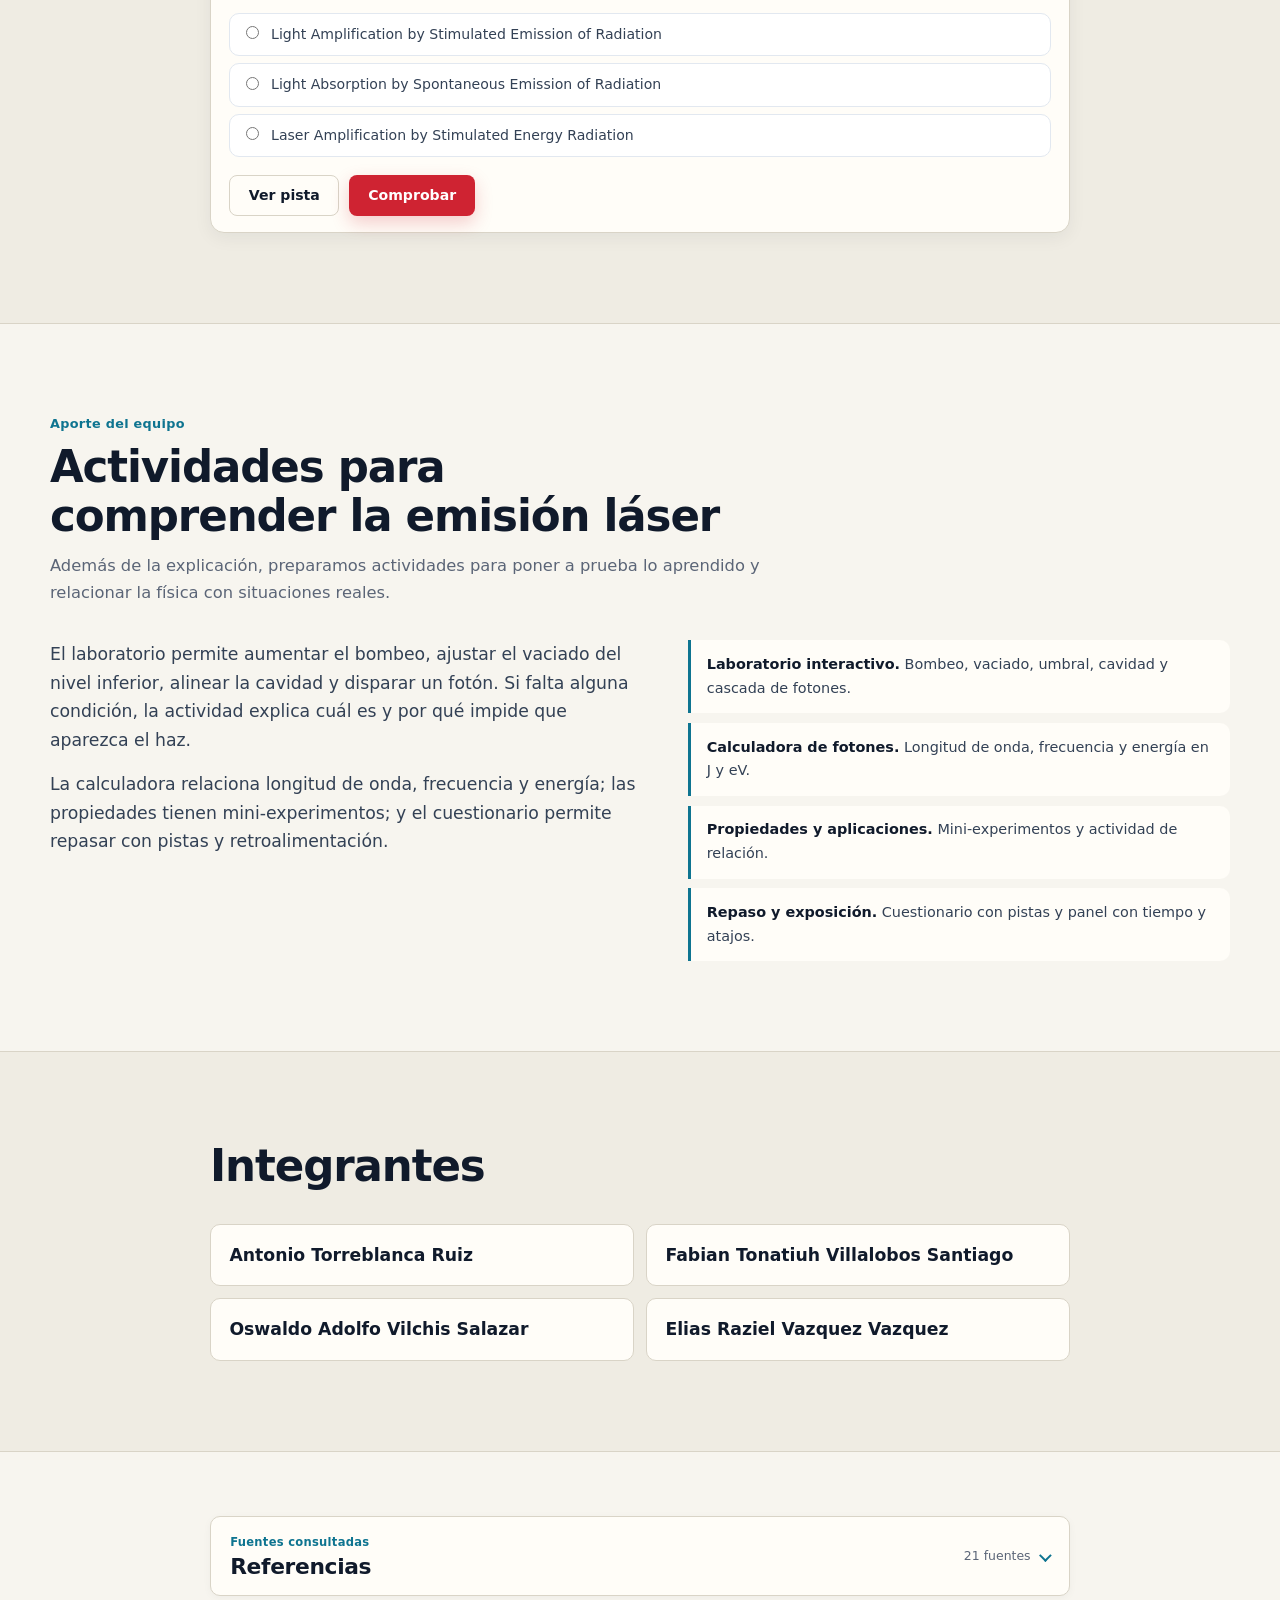
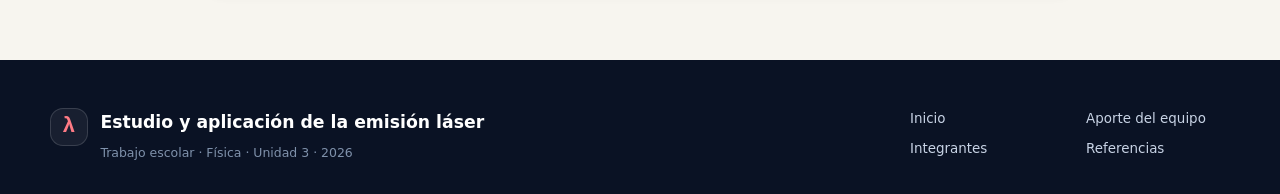
==== commit 0294b18f: "Página educativa: colapsa las referencias y las muestra al imprimir La sección de referencias ahora " ====
--- a/index.html
+++ b/index.html
@@ -1361,44 +1361,53 @@
       </div>
     </section>
 
-    <section class="section" id="referencias" aria-labelledby="referencias-title">
+    <section class="section section--refs" id="referencias" aria-labelledby="referencias-title">
       <div class="container container--narrow">
-        <header class="section-head">
-          <p class="section-kicker">Fuentes consultadas</p>
-          <h2 id="referencias-title">Referencias</h2>
-          <p class="section-lead">
-            Fuentes institucionales y técnicas en formato APA 7, consultadas en noviembre de 2026.
-          </p>
-        </header>
-
-        <ol class="references">
-          <li>Computer History Museum. (s. f.). <cite>2000: Prototype blue laser disc stores HD video</cite>. <a href="https://www.computerhistory.org/storageengine/prototype-blue-laser-disc-stores-hd-video" target="_blank" rel="noopener noreferrer">https://www.computerhistory.org/storageengine/prototype-blue-laser-disc-stores-hd-video</a></li>
-          <li>Fiber Optic Association. (s. f.). <cite>Optical fiber</cite>. <a href="https://www.thefoa.org/tech/ref/basic/fiber.html" target="_blank" rel="noopener noreferrer">https://www.thefoa.org/tech/ref/basic/fiber.html</a></li>
-          <li>Food and Drug Administration. (2024, 13 de noviembre). <cite>Laser products and instruments</cite>. <a href="https://www.fda.gov/radiation-emitting-products/home-business-and-entertainment-products/laser-products-and-instruments" target="_blank" rel="noopener noreferrer">https://www.fda.gov/radiation-emitting-products/home-business-and-entertainment-products/laser-products-and-instruments</a></li>
-          <li>Food and Drug Administration. (s. f.). <cite>Medical lasers</cite>. <a href="https://www.fda.gov/radiation-emitting-products/surgical-and-therapeutic-products/medical-lasers" target="_blank" rel="noopener noreferrer">https://www.fda.gov/radiation-emitting-products/surgical-and-therapeutic-products/medical-lasers</a></li>
-          <li>Honeywell. (2020, 18 de junio). <cite>Barcode scanning for logistics during social distancing</cite>. <a href="https://automation.honeywell.com/us/en/news/featured-stories/productivity-solutions/barcode-scanning-for-logistics-when-social-distancing-matters" target="_blank" rel="noopener noreferrer">https://automation.honeywell.com/us/en/news/featured-stories/productivity-solutions/barcode-scanning-for-logistics-when-social-distancing-matters</a></li>
-          <li>Nave, R. (s. f.-a). <cite>Gas lasers</cite>. HyperPhysics. <a href="http://hyperphysics.phy-astr.gsu.edu/hbase/optmod/lasgas.html" target="_blank" rel="noopener noreferrer">http://hyperphysics.phy-astr.gsu.edu/hbase/optmod/lasgas.html</a></li>
-          <li>Nave, R. (s. f.-b). <cite>Quantum properties of light</cite>. HyperPhysics. <a href="http://hyperphysics.phy-astr.gsu.edu/hbase/optmod/qualig.html" target="_blank" rel="noopener noreferrer">http://hyperphysics.phy-astr.gsu.edu/hbase/optmod/qualig.html</a></li>
-          <li>National Aeronautics and Space Administration. (s. f.). <cite>Global Ecosystem Dynamics Investigation Lidar</cite>. NASA Earthdata. <a href="https://www.earthdata.nasa.gov/data/instruments/gedi-lidar" target="_blank" rel="noopener noreferrer">https://www.earthdata.nasa.gov/data/instruments/gedi-lidar</a></li>
-          <li>National Oceanic and Atmospheric Administration. (s. f.). <cite>What is lidar?</cite> <a href="https://oceanservice.noaa.gov/facts/lidar.html" target="_blank" rel="noopener noreferrer">https://oceanservice.noaa.gov/facts/lidar.html</a></li>
-          <li>Occupational Safety and Health Administration. (s. f.-a). <cite>Laser hazards</cite>. <a href="https://www.osha.gov/laser-hazards/hazards" target="_blank" rel="noopener noreferrer">https://www.osha.gov/laser-hazards/hazards</a></li>
-          <li>Occupational Safety and Health Administration. (s. f.-b). <cite>OSHA technical manual: Section III, Chapter 6—Laser hazards</cite>. <a href="https://www.osha.gov/otm/section-3-health-hazards/chapter-6" target="_blank" rel="noopener noreferrer">https://www.osha.gov/otm/section-3-health-hazards/chapter-6</a></li>
-          <li>Paschotta, R. (s. f.-a). <cite>Coherence</cite>. RP Photonics Encyclopedia. <a href="https://www.rp-photonics.com/coherence.html" target="_blank" rel="noopener noreferrer">https://www.rp-photonics.com/coherence.html</a></li>
-          <li>Paschotta, R. (s. f.-b). <cite>Helium–neon lasers</cite>. RP Photonics Encyclopedia. <a href="https://www.rp-photonics.com/helium_neon_lasers.html" target="_blank" rel="noopener noreferrer">https://www.rp-photonics.com/helium_neon_lasers.html</a></li>
-          <li>Paschotta, R. (s. f.-c). <cite>Laser applications</cite>. RP Photonics Encyclopedia. <a href="https://www.rp-photonics.com/laser_applications.html" target="_blank" rel="noopener noreferrer">https://www.rp-photonics.com/laser_applications.html</a></li>
-          <li>Paschotta, R. (s. f.-d). <cite>Laser light</cite>. RP Photonics Encyclopedia. <a href="https://www.rp-photonics.com/laser_light.html" target="_blank" rel="noopener noreferrer">https://www.rp-photonics.com/laser_light.html</a></li>
-          <li>Paschotta, R. (s. f.-e). <cite>Monochromatic light</cite>. RP Photonics Encyclopedia. <a href="https://www.rp-photonics.com/monochromatic_light.html" target="_blank" rel="noopener noreferrer">https://www.rp-photonics.com/monochromatic_light.html</a></li>
-          <li>Paschotta, R. (s. f.-f). <cite>Population inversion</cite>. RP Photonics Encyclopedia. <a href="https://www.rp-photonics.com/population_inversion.html" target="_blank" rel="noopener noreferrer">https://www.rp-photonics.com/population_inversion.html</a></li>
-          <li>Paschotta, R. (s. f.-g). <cite>Stimulated emission</cite>. RP Photonics Encyclopedia. <a href="https://www.rp-photonics.com/stimulated_emission.html" target="_blank" rel="noopener noreferrer">https://www.rp-photonics.com/stimulated_emission.html</a></li>
-          <li>SPIE. (s. f.). <cite>Helium-neon lasers</cite>. Optipedia. <a href="https://spie.org/publications/spie-publication-resources/optipedia-free-optics-information/fg12_p82_helium-neon_lasers" target="_blank" rel="noopener noreferrer">https://spie.org/publications/spie-publication-resources/optipedia-free-optics-information/fg12_p82_helium-neon_lasers</a></li>
-          <li>Thorlabs. (s. f.). <cite>Helium-neon laser tutorial</cite>. <a href="https://www.thorlabs.com/helium-neon-laser-tutorial" target="_blank" rel="noopener noreferrer">https://www.thorlabs.com/helium-neon-laser-tutorial</a></li>
-          <li>Xerox. (s. f.). <cite>Laser printing guide and history</cite>. <a href="https://www.xerox.com/en-us/office/insights/laser-printers" target="_blank" rel="noopener noreferrer">https://www.xerox.com/en-us/office/insights/laser-printers</a></li>
-        </ol>
-
-        <p class="ref-note">
-          Las citas del texto utilizan el formato autor-fecha de APA 7. Los enlaces se consultaron durante
-          la elaboración de la página.
-        </p>
+        <details class="refs-collapse">
+          <summary class="refs-summary">
+            <span class="section-kicker">Fuentes consultadas</span>
+            <h2 id="referencias-title">Referencias</h2>
+            <span class="refs-summary-toggle">
+              <span class="refs-summary-count">21 fuentes</span>
+              <span class="refs-chevron" aria-hidden="true"></span>
+            </span>
+          </summary>
+
+          <div class="refs-body">
+            <p class="section-lead">
+              Fuentes institucionales y técnicas en formato APA 7, consultadas en noviembre de 2026.
+            </p>
+
+            <ol class="references">
+              <li>Computer History Museum. (s. f.). <cite>2000: Prototype blue laser disc stores HD video</cite>. <a href="https://www.computerhistory.org/storageengine/prototype-blue-laser-disc-stores-hd-video" target="_blank" rel="noopener noreferrer">https://www.computerhistory.org/storageengine/prototype-blue-laser-disc-stores-hd-video</a></li>
+              <li>Fiber Optic Association. (s. f.). <cite>Optical fiber</cite>. <a href="https://www.thefoa.org/tech/ref/basic/fiber.html" target="_blank" rel="noopener noreferrer">https://www.thefoa.org/tech/ref/basic/fiber.html</a></li>
+              <li>Food and Drug Administration. (2024, 13 de noviembre). <cite>Laser products and instruments</cite>. <a href="https://www.fda.gov/radiation-emitting-products/home-business-and-entertainment-products/laser-products-and-instruments" target="_blank" rel="noopener noreferrer">https://www.fda.gov/radiation-emitting-products/home-business-and-entertainment-products/laser-products-and-instruments</a></li>
+              <li>Food and Drug Administration. (s. f.). <cite>Medical lasers</cite>. <a href="https://www.fda.gov/radiation-emitting-products/surgical-and-therapeutic-products/medical-lasers" target="_blank" rel="noopener noreferrer">https://www.fda.gov/radiation-emitting-products/surgical-and-therapeutic-products/medical-lasers</a></li>
+              <li>Honeywell. (2020, 18 de junio). <cite>Barcode scanning for logistics during social distancing</cite>. <a href="https://automation.honeywell.com/us/en/news/featured-stories/productivity-solutions/barcode-scanning-for-logistics-when-social-distancing-matters" target="_blank" rel="noopener noreferrer">https://automation.honeywell.com/us/en/news/featured-stories/productivity-solutions/barcode-scanning-for-logistics-when-social-distancing-matters</a></li>
+              <li>Nave, R. (s. f.-a). <cite>Gas lasers</cite>. HyperPhysics. <a href="http://hyperphysics.phy-astr.gsu.edu/hbase/optmod/lasgas.html" target="_blank" rel="noopener noreferrer">http://hyperphysics.phy-astr.gsu.edu/hbase/optmod/lasgas.html</a></li>
+              <li>Nave, R. (s. f.-b). <cite>Quantum properties of light</cite>. HyperPhysics. <a href="http://hyperphysics.phy-astr.gsu.edu/hbase/optmod/qualig.html" target="_blank" rel="noopener noreferrer">http://hyperphysics.phy-astr.gsu.edu/hbase/optmod/qualig.html</a></li>
+              <li>National Aeronautics and Space Administration. (s. f.). <cite>Global Ecosystem Dynamics Investigation Lidar</cite>. NASA Earthdata. <a href="https://www.earthdata.nasa.gov/data/instruments/gedi-lidar" target="_blank" rel="noopener noreferrer">https://www.earthdata.nasa.gov/data/instruments/gedi-lidar</a></li>
+              <li>National Oceanic and Atmospheric Administration. (s. f.). <cite>What is lidar?</cite> <a href="https://oceanservice.noaa.gov/facts/lidar.html" target="_blank" rel="noopener noreferrer">https://oceanservice.noaa.gov/facts/lidar.html</a></li>
+              <li>Occupational Safety and Health Administration. (s. f.-a). <cite>Laser hazards</cite>. <a href="https://www.osha.gov/laser-hazards/hazards" target="_blank" rel="noopener noreferrer">https://www.osha.gov/laser-hazards/hazards</a></li>
+              <li>Occupational Safety and Health Administration. (s. f.-b). <cite>OSHA technical manual: Section III, Chapter 6—Laser hazards</cite>. <a href="https://www.osha.gov/otm/section-3-health-hazards/chapter-6" target="_blank" rel="noopener noreferrer">https://www.osha.gov/otm/section-3-health-hazards/chapter-6</a></li>
+              <li>Paschotta, R. (s. f.-a). <cite>Coherence</cite>. RP Photonics Encyclopedia. <a href="https://www.rp-photonics.com/coherence.html" target="_blank" rel="noopener noreferrer">https://www.rp-photonics.com/coherence.html</a></li>
+              <li>Paschotta, R. (s. f.-b). <cite>Helium–neon lasers</cite>. RP Photonics Encyclopedia. <a href="https://www.rp-photonics.com/helium_neon_lasers.html" target="_blank" rel="noopener noreferrer">https://www.rp-photonics.com/helium_neon_lasers.html</a></li>
+              <li>Paschotta, R. (s. f.-c). <cite>Laser applications</cite>. RP Photonics Encyclopedia. <a href="https://www.rp-photonics.com/laser_applications.html" target="_blank" rel="noopener noreferrer">https://www.rp-photonics.com/laser_applications.html</a></li>
+              <li>Paschotta, R. (s. f.-d). <cite>Laser light</cite>. RP Photonics Encyclopedia. <a href="https://www.rp-photonics.com/laser_light.html" target="_blank" rel="noopener noreferrer">https://www.rp-photonics.com/laser_light.html</a></li>
+              <li>Paschotta, R. (s. f.-e). <cite>Monochromatic light</cite>. RP Photonics Encyclopedia. <a href="https://www.rp-photonics.com/monochromatic_light.html" target="_blank" rel="noopener noreferrer">https://www.rp-photonics.com/monochromatic_light.html</a></li>
+              <li>Paschotta, R. (s. f.-f). <cite>Population inversion</cite>. RP Photonics Encyclopedia. <a href="https://www.rp-photonics.com/population_inversion.html" target="_blank" rel="noopener noreferrer">https://www.rp-photonics.com/population_inversion.html</a></li>
+              <li>Paschotta, R. (s. f.-g). <cite>Stimulated emission</cite>. RP Photonics Encyclopedia. <a href="https://www.rp-photonics.com/stimulated_emission.html" target="_blank" rel="noopener noreferrer">https://www.rp-photonics.com/stimulated_emission.html</a></li>
+              <li>SPIE. (s. f.). <cite>Helium-neon lasers</cite>. Optipedia. <a href="https://spie.org/publications/spie-publication-resources/optipedia-free-optics-information/fg12_p82_helium-neon_lasers" target="_blank" rel="noopener noreferrer">https://spie.org/publications/spie-publication-resources/optipedia-free-optics-information/fg12_p82_helium-neon_lasers</a></li>
+              <li>Thorlabs. (s. f.). <cite>Helium-neon laser tutorial</cite>. <a href="https://www.thorlabs.com/helium-neon-laser-tutorial" target="_blank" rel="noopener noreferrer">https://www.thorlabs.com/helium-neon-laser-tutorial</a></li>
+              <li>Xerox. (s. f.). <cite>Laser printing guide and history</cite>. <a href="https://www.xerox.com/en-us/office/insights/laser-printers" target="_blank" rel="noopener noreferrer">https://www.xerox.com/en-us/office/insights/laser-printers</a></li>
+            </ol>
+
+            <p class="ref-note">
+              Las citas del texto utilizan el formato autor-fecha de APA 7. Los enlaces se consultaron durante
+              la elaboración de la página.
+            </p>
+          </div>
+        </details>
       </div>
     </section>
 
--- a/css/styles.css
+++ b/css/styles.css
@@ -2149,6 +2149,88 @@
 
 /* ---------- Referencias ---------- */
 
+.section--refs {
+  padding-block: clamp(2.5rem, 5vw, 4rem);
+}
+
+.refs-collapse {
+  background: var(--surface);
+  border: 1px solid var(--line);
+  border-radius: var(--radius-sm);
+  box-shadow: var(--shadow-soft);
+}
+
+.refs-summary {
+  display: grid;
+  grid-template-columns: minmax(0, 1fr) auto;
+  align-items: center;
+  column-gap: 1rem;
+  padding: 1rem 1.2rem;
+  cursor: pointer;
+  list-style: none;
+}
+
+.refs-summary::-webkit-details-marker {
+  display: none;
+}
+
+.refs-summary:hover {
+  background: var(--surface-2);
+}
+
+.refs-collapse[open] .refs-summary {
+  border-bottom: 1px solid var(--line);
+}
+
+.refs-summary .section-kicker {
+  grid-column: 1;
+  margin: 0 0 0.2rem;
+  font-size: 0.72rem;
+}
+
+.refs-summary h2 {
+  grid-column: 1;
+  margin: 0;
+  font-size: clamp(1.25rem, 1.7vw, 1.5rem);
+  letter-spacing: -0.015em;
+}
+
+.refs-summary-toggle {
+  grid-column: 2;
+  grid-row: 1 / span 2;
+  display: inline-flex;
+  align-items: center;
+  gap: 0.65rem;
+  color: var(--muted);
+  font-size: 0.78rem;
+  white-space: nowrap;
+}
+
+.refs-chevron {
+  width: 0.55rem;
+  height: 0.55rem;
+  border-right: 2px solid var(--cyan);
+  border-bottom: 2px solid var(--cyan);
+  transform: rotate(45deg);
+  transition: transform 0.2s ease;
+}
+
+.refs-collapse[open] .refs-chevron {
+  transform: rotate(-135deg);
+}
+
+.refs-body {
+  padding: 1.1rem 1.2rem 1.4rem;
+}
+
+.refs-body .section-lead {
+  font-size: 0.92rem;
+}
+
+.refs-body .references {
+  margin-top: 1.1rem;
+}
+
 .references {
   display: grid;
   gap: 0.8rem;
@@ -2710,6 +2792,18 @@
 
   .section-head h2 {
     font-size: clamp(1.8rem, 9vw, 2.5rem);
+  }
+
+  .refs-summary {
+    padding: 0.85rem 1rem;
+  }
+
+  .refs-summary-count {
+    display: none;
+  }
+
+  .refs-body {
+    padding: 1rem 1rem 1.2rem;
   }
 
   .lab {
